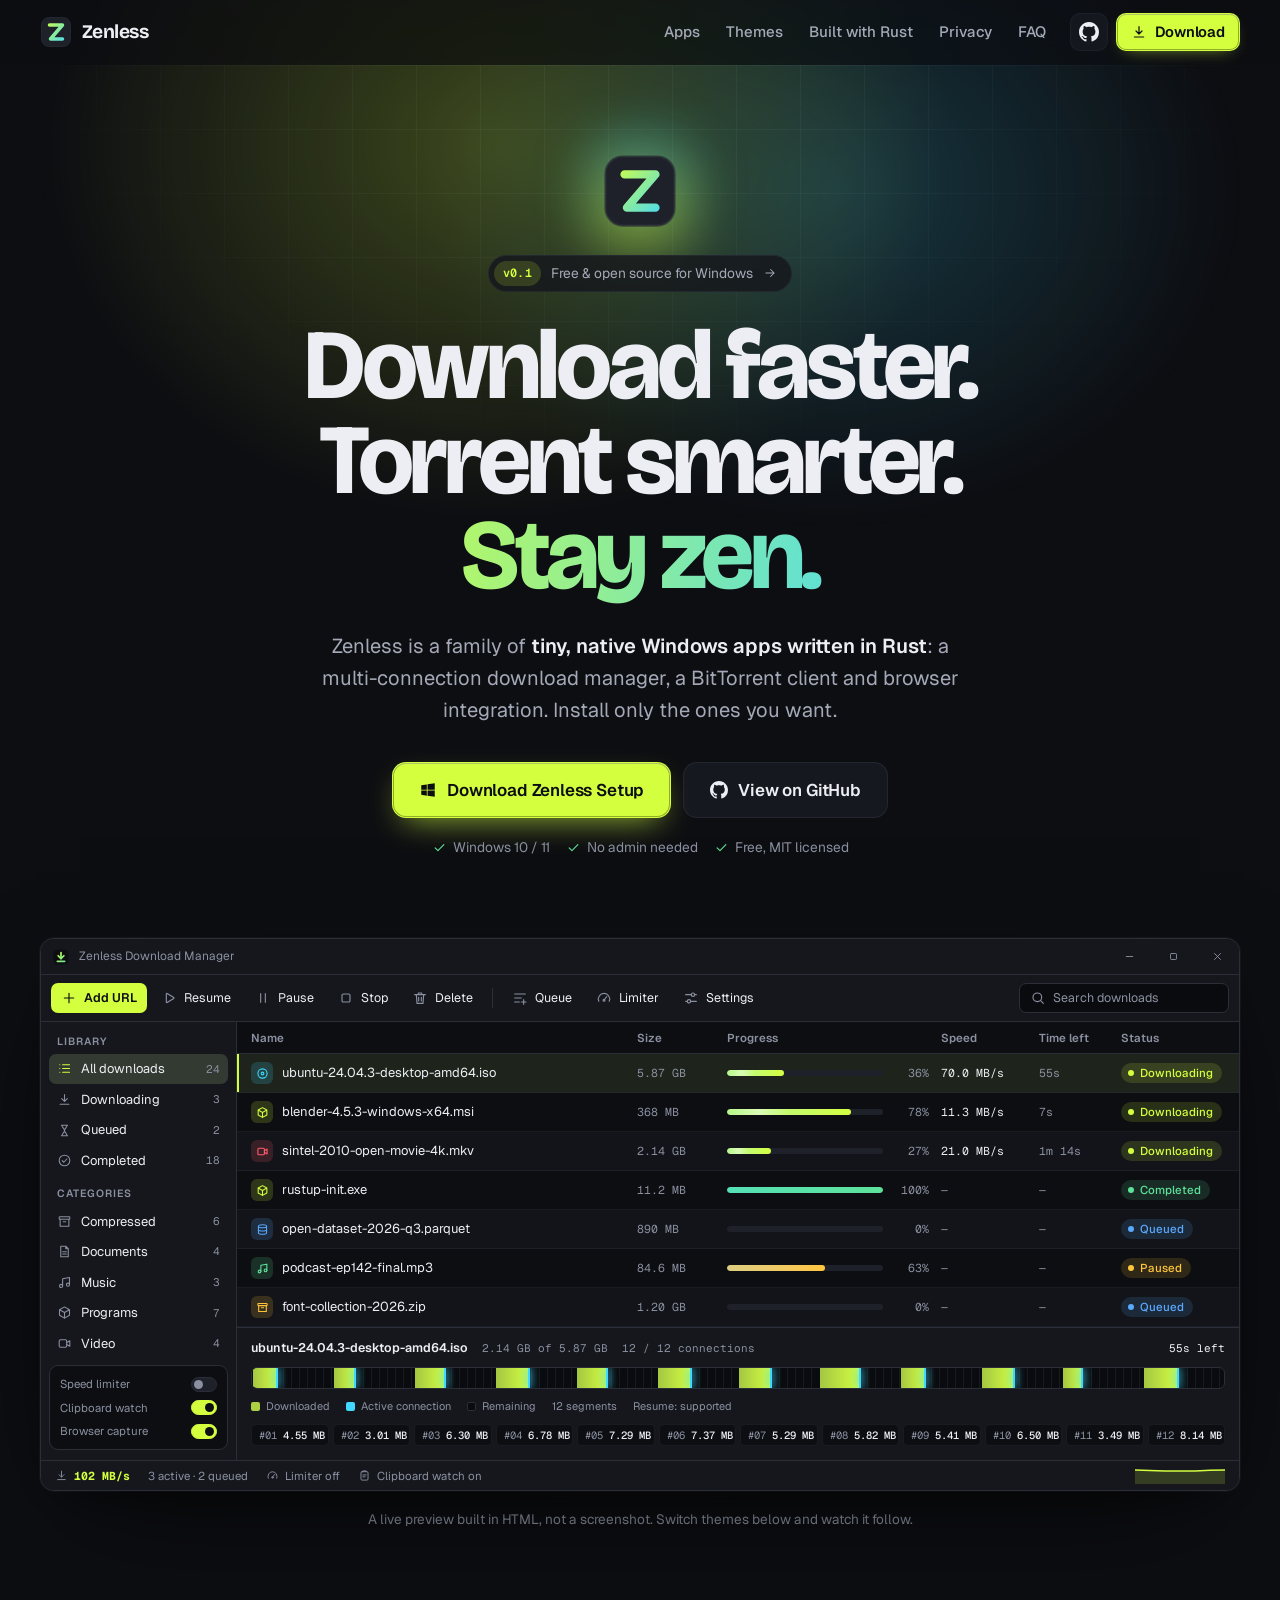
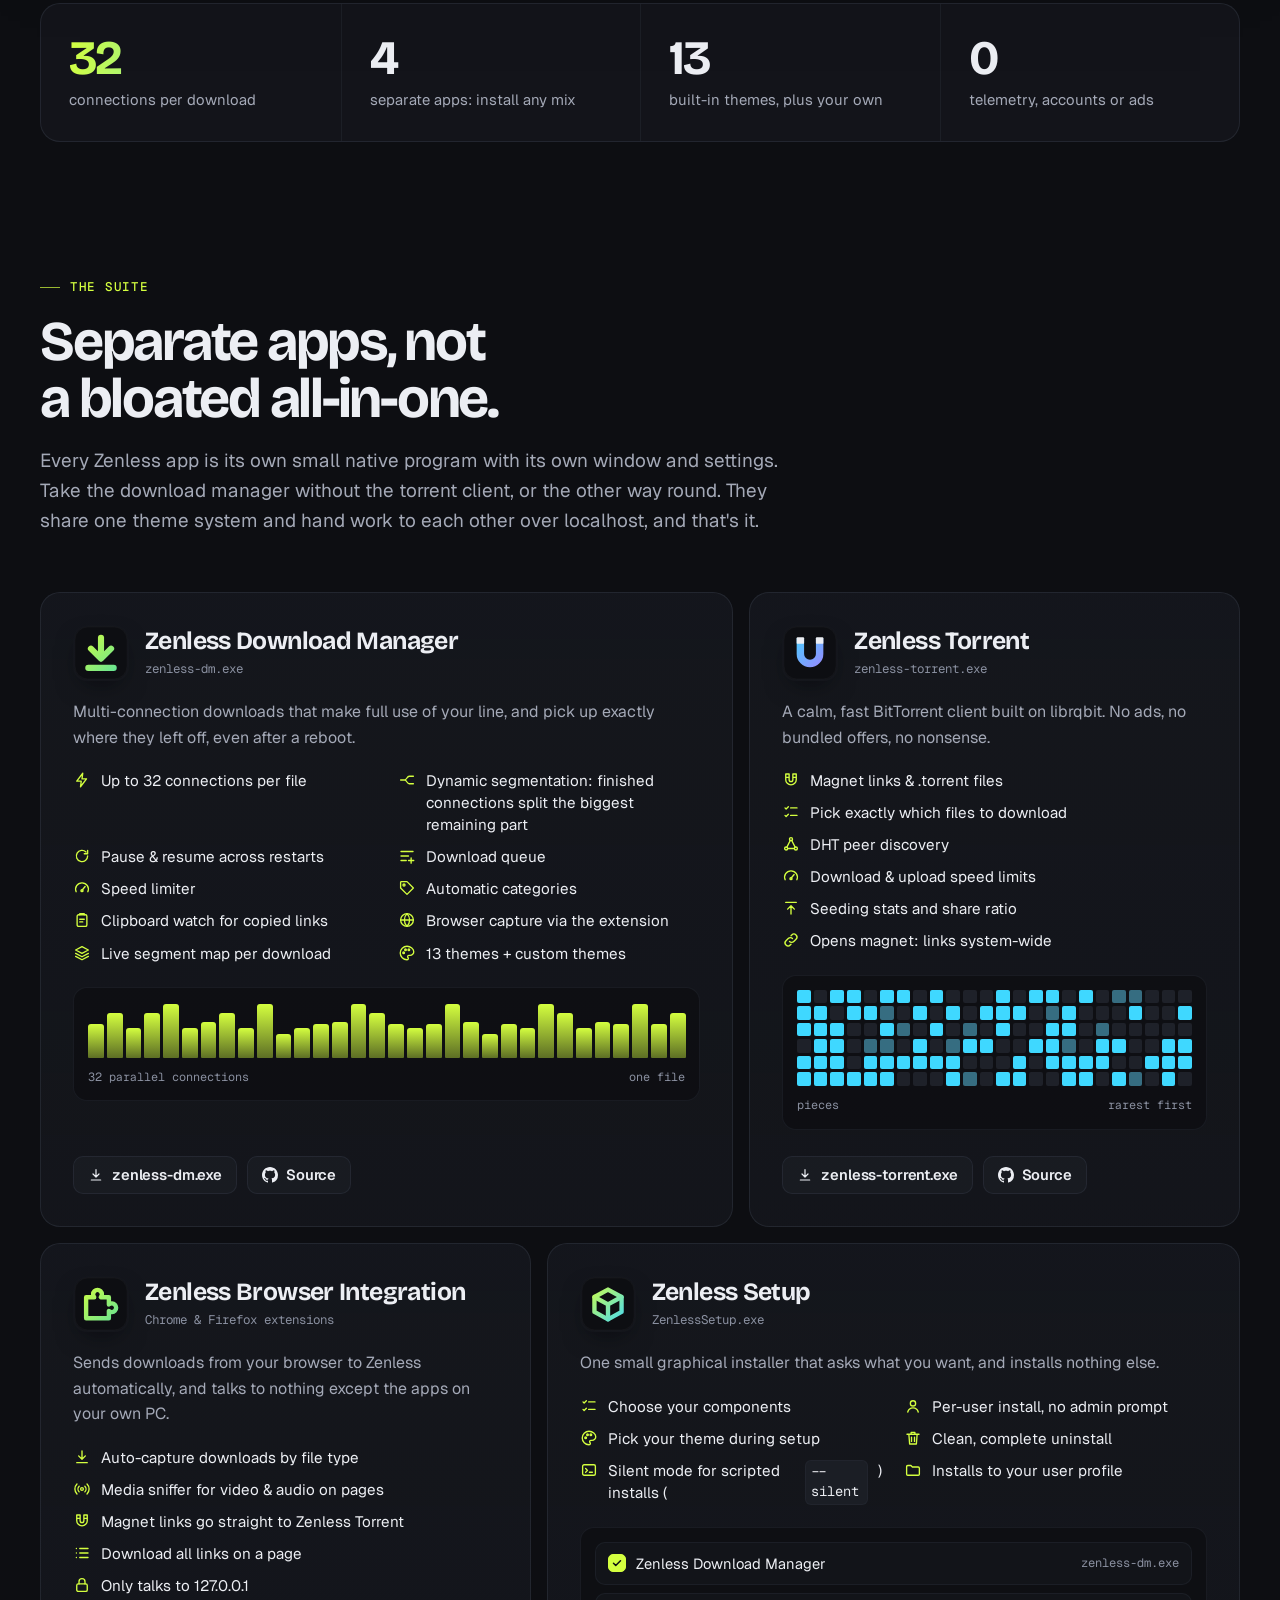
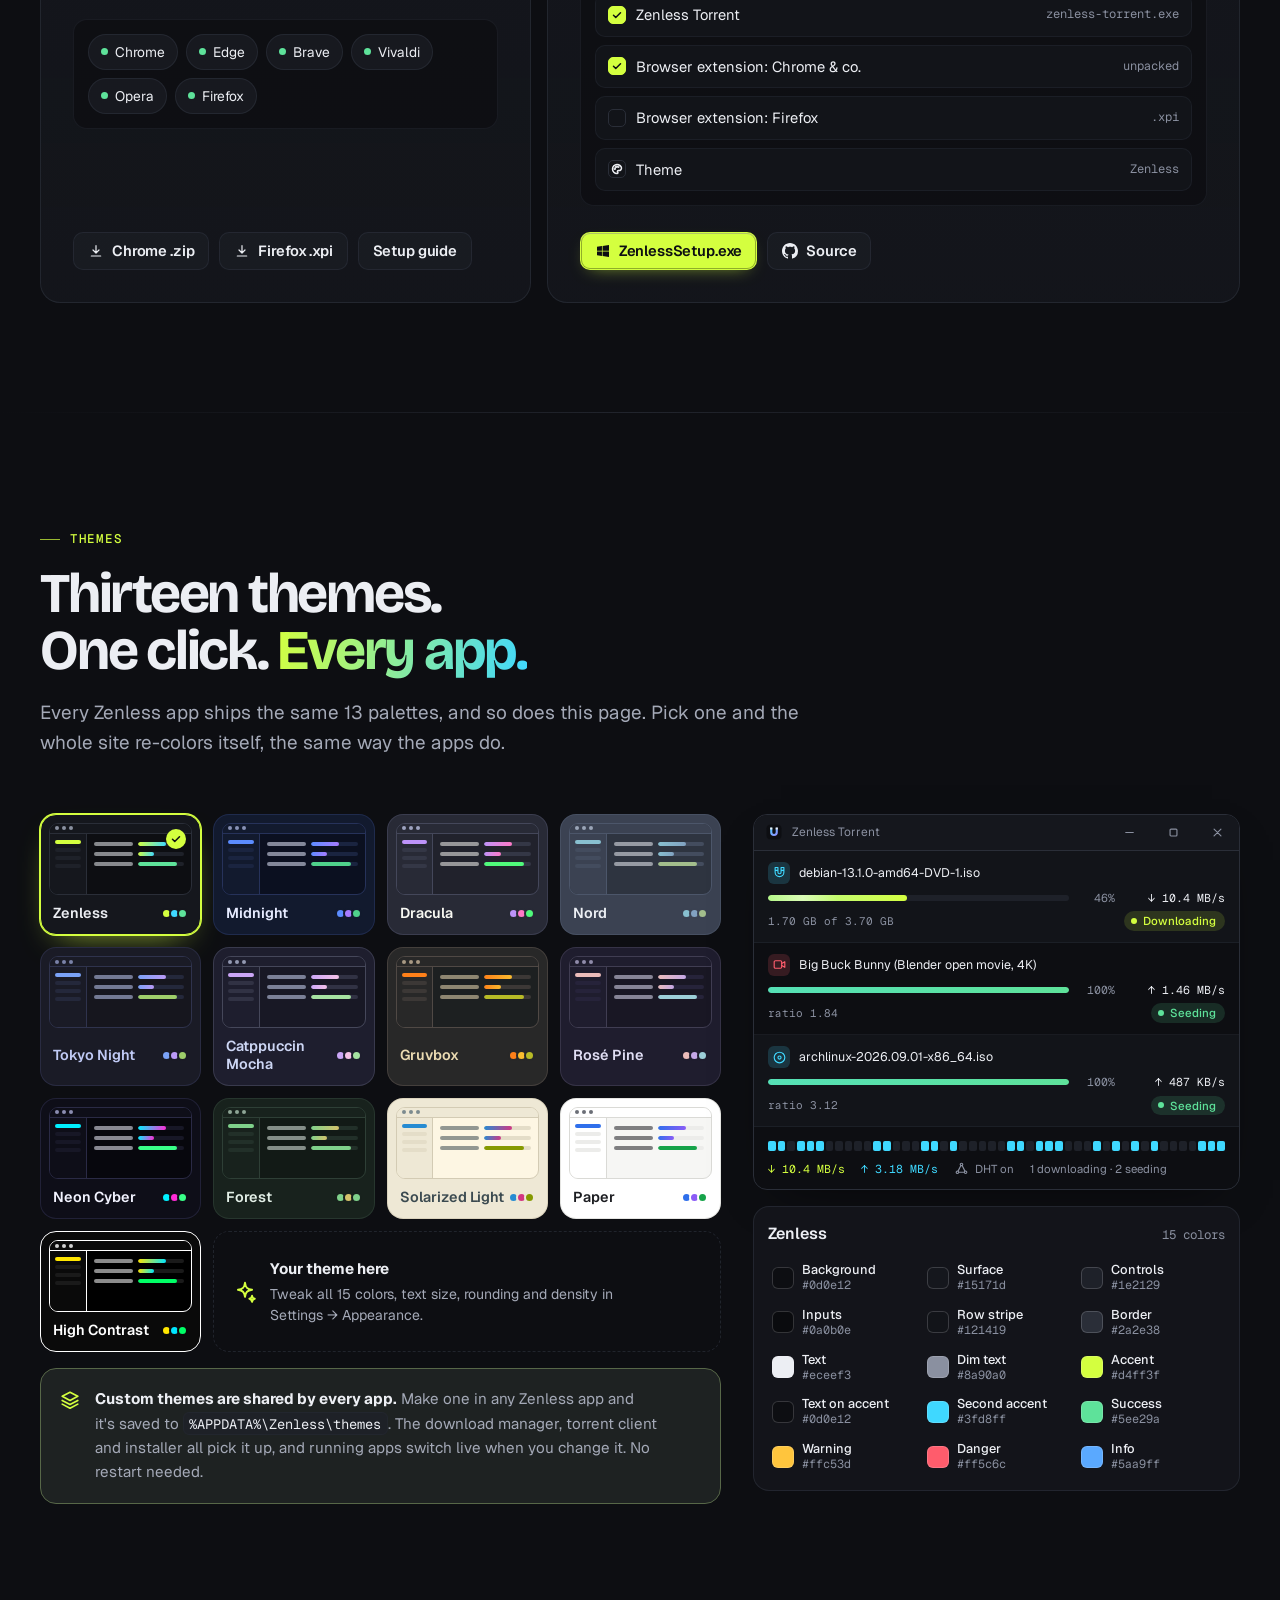
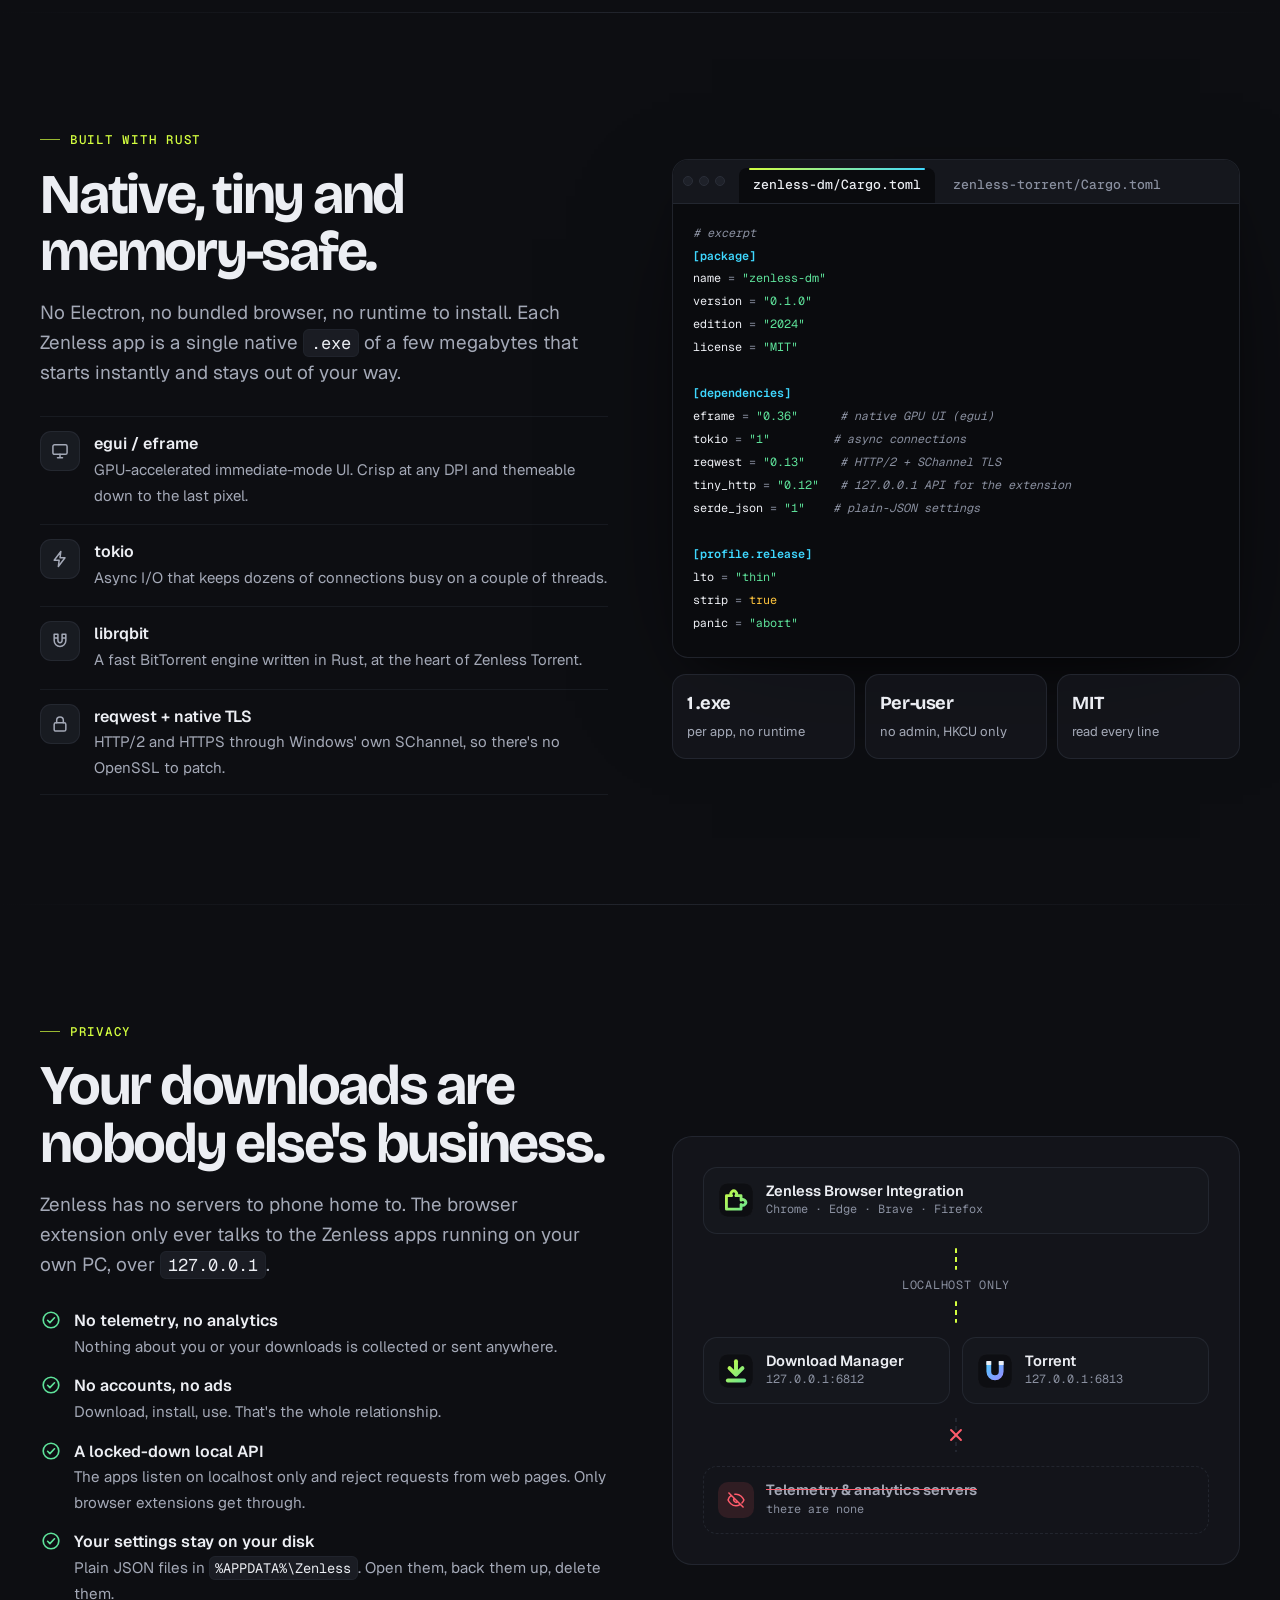
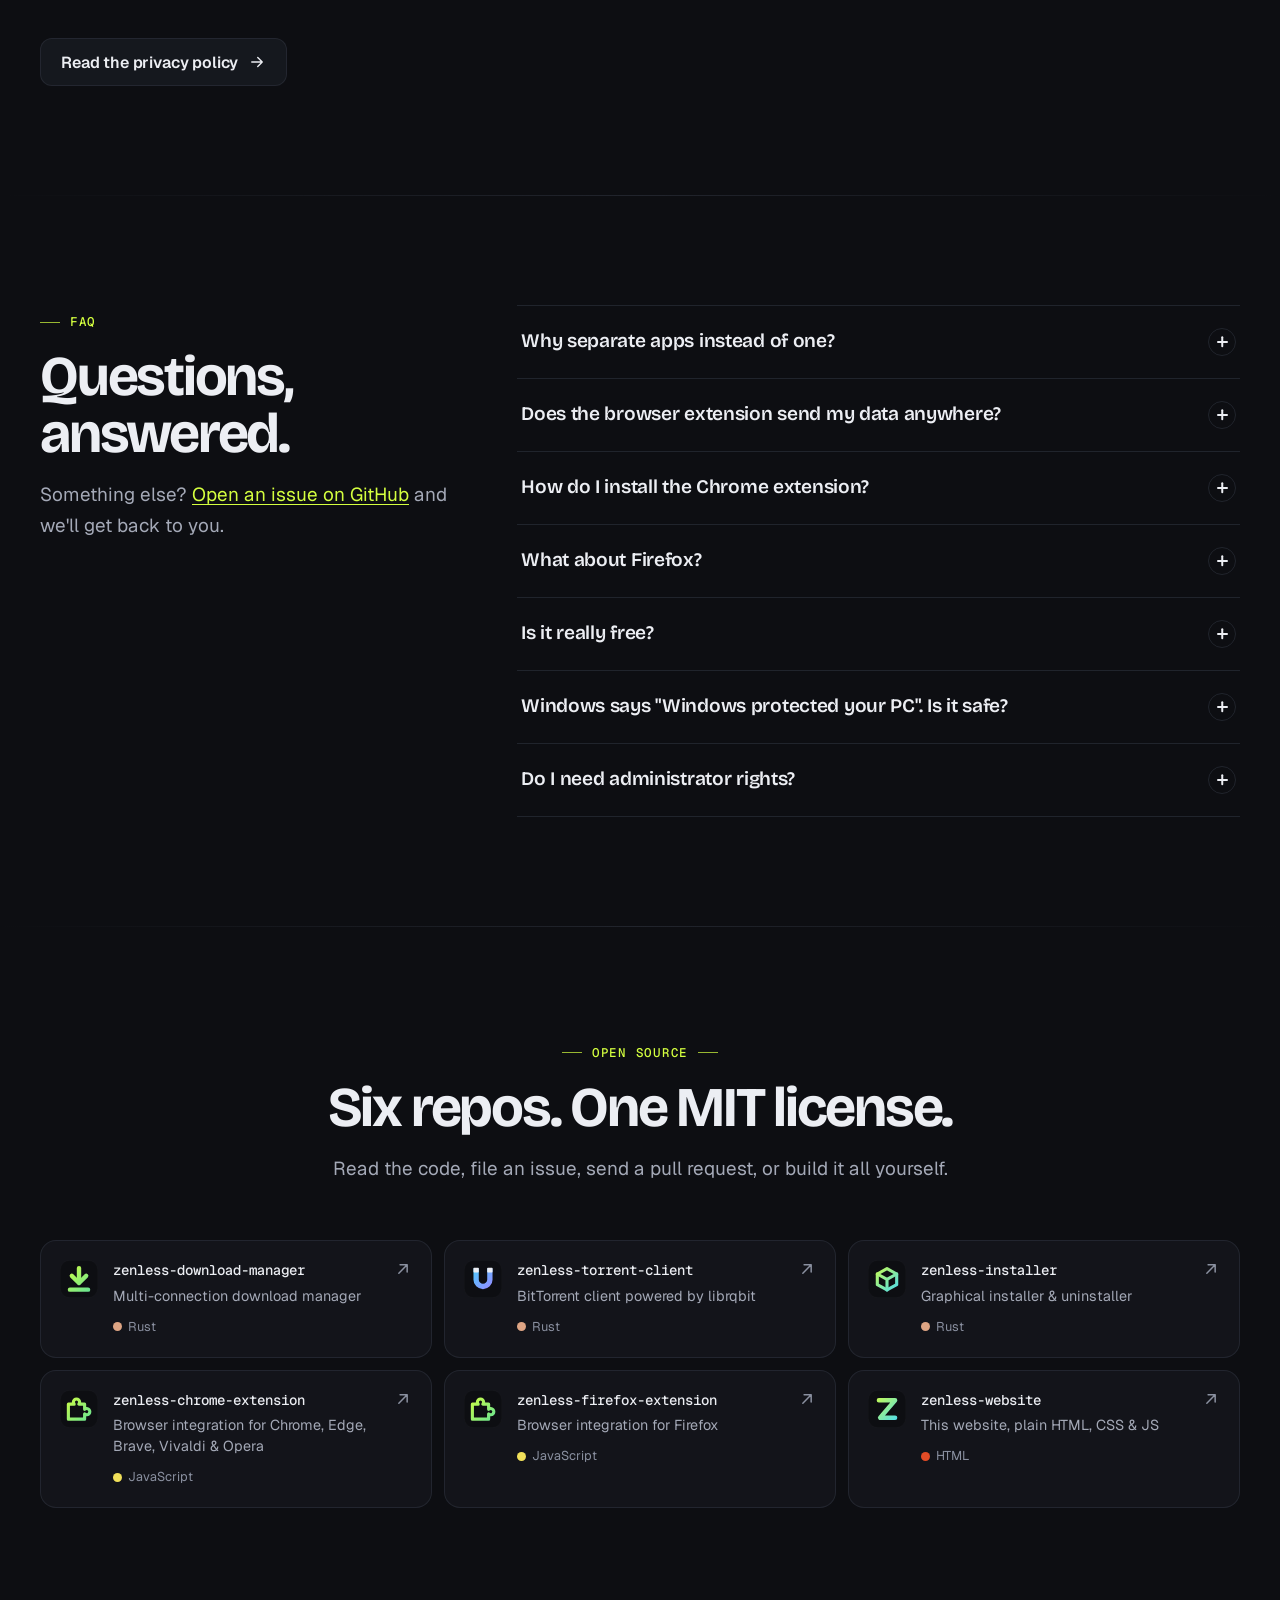
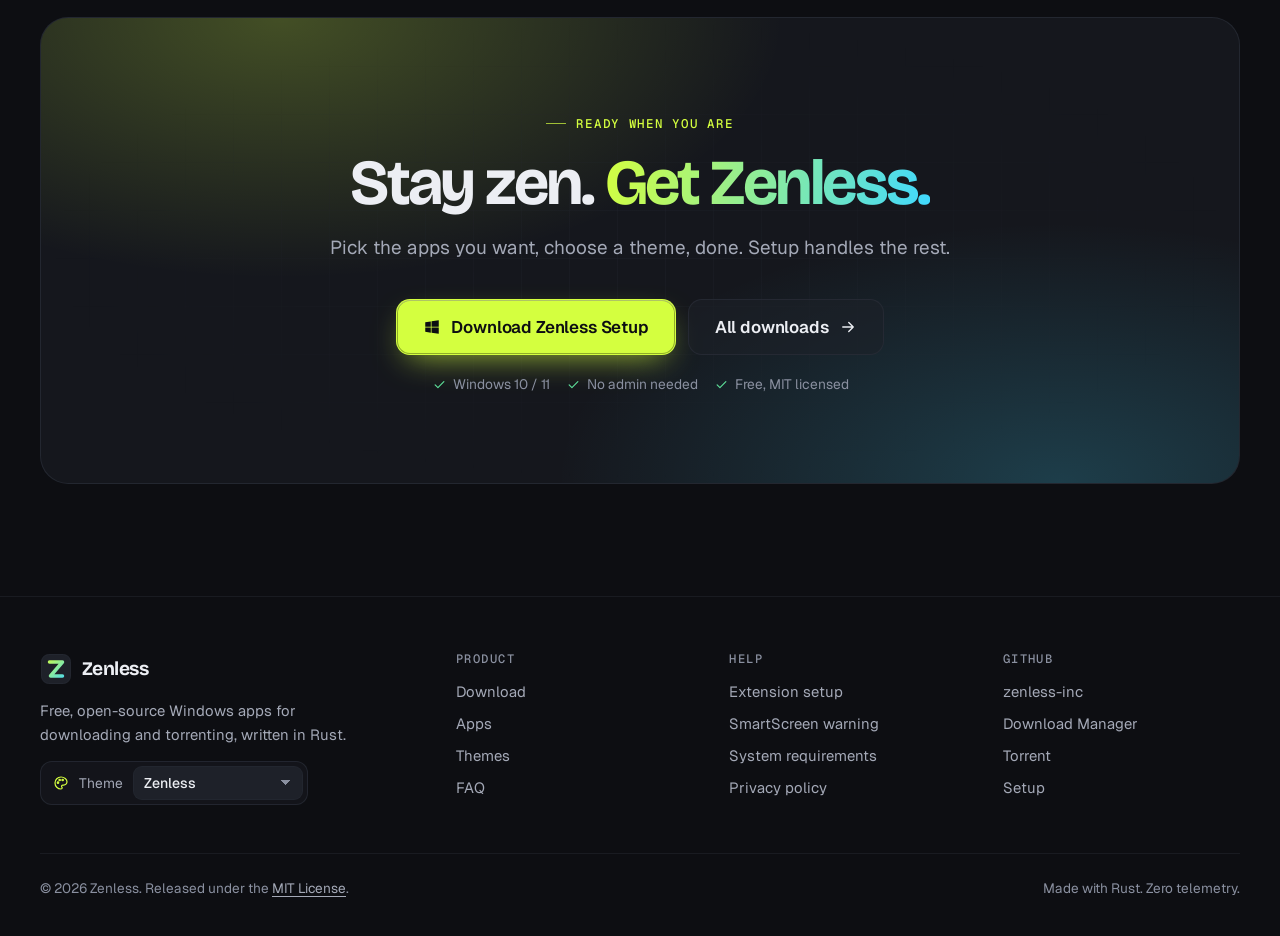
==== index.html @ e7e2e870 "Zenless website 0.1.0 Static marketing and download site for the Zenless suite, deployed on Vercel a" ====
<!doctype html>
<html lang="en" data-theme="zenless">
<head>
  <meta charset="utf-8">
  <meta name="viewport" content="width=device-width, initial-scale=1">
  <title>Zenless: fast, native download manager &amp; torrent client for Windows</title>
  <meta name="description" content="Zenless is a free, open-source suite of tiny native Windows apps written in Rust: a 32-connection download manager, a BitTorrent client, browser integration for Chrome and Firefox, and a setup that installs only what you pick.">
  <meta name="theme-color" content="#0d0e12">
  <meta name="color-scheme" content="dark light">

  <!-- Absolute site URL (https://zenless-suite.vercel.app) is used below for canonical/OG/Twitter,
       and in sitemap.xml + robots.txt. Search & replace it everywhere if the domain changes. -->
  <link rel="canonical" href="https://zenless-suite.vercel.app/">
  <meta property="og:type" content="website">
  <meta property="og:site_name" content="Zenless">
  <meta property="og:title" content="Zenless: Download faster. Torrent smarter. Stay zen.">
  <meta property="og:description" content="Free, open-source Windows apps written in Rust: a multi-connection download manager, a BitTorrent client and browser integration. Install only what you need.">
  <meta property="og:url" content="https://zenless-suite.vercel.app/">
  <meta property="og:image" content="https://zenless-suite.vercel.app/assets/img/og.png">
  <meta property="og:image:width" content="1200">
  <meta property="og:image:height" content="630">
  <meta property="og:image:alt" content="Zenless: Download faster. Torrent smarter. Stay zen.">
  <meta name="twitter:card" content="summary_large_image">
  <meta name="twitter:title" content="Zenless: Download faster. Torrent smarter. Stay zen.">
  <meta name="twitter:description" content="Free, open-source Windows apps written in Rust: a multi-connection download manager, a BitTorrent client and browser integration.">
  <meta name="twitter:image" content="https://zenless-suite.vercel.app/assets/img/og.png">

  <link rel="icon" href="/favicon.ico" sizes="any">
  <link rel="icon" href="/favicon.svg" type="image/svg+xml">
  <link rel="apple-touch-icon" href="/apple-touch-icon.png">

  <link rel="preconnect" href="https://fonts.googleapis.com">
  <link rel="preconnect" href="https://fonts.gstatic.com" crossorigin>
  <link rel="stylesheet" href="https://fonts.googleapis.com/css2?family=Bricolage+Grotesque:opsz,wght@12..96,500..800&amp;family=Geist:wght@400..700&amp;family=Geist+Mono:wght@400..600&amp;display=swap">
  <link rel="stylesheet" href="/assets/css/themes.css?v=0.1.0">
  <link rel="stylesheet" href="/assets/css/site.css?v=0.1.0">
  <script src="/assets/js/theme-init.js?v=0.1.0"></script>
  <script src="/assets/js/site.js?v=0.1.0" defer></script>

  <script type="application/ld+json">
  {
    "@context": "https://schema.org",
    "@type": "SoftwareApplication",
    "name": "Zenless",
    "description": "Free, open-source suite of native Windows apps: a multi-connection download manager, a BitTorrent client and browser integration.",
    "applicationCategory": "UtilitiesApplication",
    "operatingSystem": "Windows 10, Windows 11",
    "softwareVersion": "0.1.0",
    "license": "https://opensource.org/licenses/MIT",
    "url": "https://zenless-suite.vercel.app/",
    "downloadUrl": "https://github.com/zenless-inc/zenless-installer/releases/latest/download/ZenlessSetup.exe",
    "offers": { "@type": "Offer", "price": "0", "priceCurrency": "USD" }
  }
  </script>
</head>
<body>
  <a class="skip-link" href="#main">Skip to content</a>

  <header class="site-header">
    <div class="wrap nav">
      <a class="brand" href="/" aria-label="Zenless home">
        <svg class="mark" viewBox="0 0 256 256" aria-hidden="true"><defs><linearGradient id="zg-head" gradientUnits="userSpaceOnUse" x1="40" y1="40" x2="216" y2="216"><stop class="stop-a" offset="0"/><stop class="stop-b" offset="1"/></linearGradient></defs><rect class="mark-bg" x="12" y="12" width="232" height="232" rx="58"/><path class="mark-z" stroke="url(#zg-head)" d="M76 72 H180 L84 184 H180"/></svg>
        <span>Zenless</span>
      </a>
      <nav class="nav-primary" aria-label="Primary">
        <ul class="nav-menu" id="nav-menu">
          <li><a href="/#apps">Apps</a></li>
          <li><a href="/#themes">Themes</a></li>
          <li><a href="/#rust">Built with Rust</a></li>
          <li><a href="/#privacy">Privacy</a></li>
          <li><a href="/#faq">FAQ</a></li>
        </ul>
      </nav>
      <div class="nav-actions">
        <a class="icon-btn gh-link" href="https://github.com/zenless-inc" aria-label="Zenless on GitHub"><svg class="icon" aria-hidden="true"><use href="/assets/img/icons.svg?v=0.1.0#github"/></svg></a>
        <a class="btn btn-primary btn-sm" href="/download"><svg class="icon" aria-hidden="true"><use href="/assets/img/icons.svg?v=0.1.0#download"/></svg>Download</a>
        <button class="icon-btn nav-toggle" type="button" aria-expanded="false" aria-controls="nav-menu" aria-label="Open menu">
          <svg class="icon icon-open" aria-hidden="true"><use href="/assets/img/icons.svg?v=0.1.0#menu"/></svg>
          <svg class="icon icon-close" aria-hidden="true"><use href="/assets/img/icons.svg?v=0.1.0#x"/></svg>
        </button>
      </div>
    </div>
  </header>

  <main id="main">
    <!-- ================= Hero ================= -->
    <section class="hero" aria-labelledby="hero-title">
      <div class="hero-glow" aria-hidden="true"></div>
      <div class="wrap hero-inner">
        <div class="hero-mark rise rise-1">
          <svg class="mark" viewBox="0 0 256 256" role="img" aria-label="Zenless logo"><defs><linearGradient id="zg-hero" gradientUnits="userSpaceOnUse" x1="40" y1="40" x2="216" y2="216"><stop class="stop-a" offset="0"/><stop class="stop-b" offset="1"/></linearGradient></defs><rect class="mark-bg" x="12" y="12" width="232" height="232" rx="58"/><path class="mark-z" stroke="url(#zg-hero)" d="M76 72 H180 L84 184 H180"/></svg>
        </div>
        <a class="pill rise rise-1" href="/download"><span class="pill-badge">v0.1</span>Free &amp; open source for Windows<svg class="icon" aria-hidden="true"><use href="/assets/img/icons.svg?v=0.1.0#arrow-right"/></svg></a>
        <h1 id="hero-title" class="hero-title rise rise-2">
          <span class="line">Download faster.</span>
          <span class="line">Torrent smarter.</span>
          <span class="line grad-text">Stay zen.</span>
        </h1>
        <p class="hero-lead rise rise-3">Zenless is a family of <strong>tiny, native Windows apps written in Rust</strong>: a multi-connection download manager, a BitTorrent client and browser integration. Install only the ones you want.</p>
        <div class="cta-row rise rise-4">
          <a class="btn btn-primary btn-lg" href="https://github.com/zenless-inc/zenless-installer/releases/latest/download/ZenlessSetup.exe">
            <svg class="icon" aria-hidden="true"><use href="/assets/img/icons.svg?v=0.1.0#windows"/></svg>
            Download Zenless Setup
          </a>
          <a class="btn btn-ghost btn-lg" href="https://github.com/zenless-inc">
            <svg class="icon" aria-hidden="true"><use href="/assets/img/icons.svg?v=0.1.0#github"/></svg>
            View on GitHub
          </a>
        </div>
        <ul class="fineprint rise rise-4" aria-label="Requirements">
          <li><svg class="icon" aria-hidden="true"><use href="/assets/img/icons.svg?v=0.1.0#check"/></svg>Windows 10 / 11</li>
          <li><svg class="icon" aria-hidden="true"><use href="/assets/img/icons.svg?v=0.1.0#check"/></svg>No admin needed</li>
          <li><svg class="icon" aria-hidden="true"><use href="/assets/img/icons.svg?v=0.1.0#check"/></svg>Free, MIT licensed</li>
        </ul>
      </div>

      <!-- Live HTML/CSS mock of the Download Manager (not a screenshot). -->
      <div class="wrap stage">
        <div class="dm" data-dm role="img" aria-label="Preview of the Zenless Download Manager window: a download list with live progress bars, a sidebar of categories and a segment map showing twelve connections downloading one file in parallel.">
          <div class="dm-titlebar">
            <img src="/assets/img/download-manager.svg" alt="" width="16" height="16">
            <span class="dm-title">Zenless Download Manager</span>
            <span class="dm-winbtns" aria-hidden="true">
              <span><svg class="icon"><use href="/assets/img/icons.svg?v=0.1.0#minus"/></svg></span>
              <span><svg class="icon"><use href="/assets/img/icons.svg?v=0.1.0#square"/></svg></span>
              <span><svg class="icon"><use href="/assets/img/icons.svg?v=0.1.0#x"/></svg></span>
            </span>
          </div>
          <div class="dm-toolbar">
            <span class="dm-tb primary"><svg class="icon"><use href="/assets/img/icons.svg?v=0.1.0#plus"/></svg><span class="tb-label">Add URL</span></span>
            <span class="dm-tb"><svg class="icon"><use href="/assets/img/icons.svg?v=0.1.0#play"/></svg><span class="tb-label">Resume</span></span>
            <span class="dm-tb"><svg class="icon"><use href="/assets/img/icons.svg?v=0.1.0#pause"/></svg><span class="tb-label">Pause</span></span>
            <span class="dm-tb opt"><svg class="icon"><use href="/assets/img/icons.svg?v=0.1.0#stop"/></svg><span class="tb-label">Stop</span></span>
            <span class="dm-tb"><svg class="icon"><use href="/assets/img/icons.svg?v=0.1.0#trash"/></svg><span class="tb-label">Delete</span></span>
            <span class="dm-sep opt"></span>
            <span class="dm-tb opt"><svg class="icon"><use href="/assets/img/icons.svg?v=0.1.0#queue"/></svg><span class="tb-label">Queue</span></span>
            <span class="dm-tb opt"><svg class="icon"><use href="/assets/img/icons.svg?v=0.1.0#gauge"/></svg><span class="tb-label">Limiter</span></span>
            <span class="dm-tb opt"><svg class="icon"><use href="/assets/img/icons.svg?v=0.1.0#sliders"/></svg><span class="tb-label">Settings</span></span>
            <span class="dm-search"><svg class="icon"><use href="/assets/img/icons.svg?v=0.1.0#search"/></svg><span class="search-text">Search downloads</span></span>
          </div>
          <div class="dm-body">
            <div class="dm-side">
              <div class="dm-lbl">Library</div>
              <div class="dm-nav on"><svg class="icon"><use href="/assets/img/icons.svg?v=0.1.0#list"/></svg>All downloads<span class="n">24</span></div>
              <div class="dm-nav"><svg class="icon"><use href="/assets/img/icons.svg?v=0.1.0#download"/></svg>Downloading<span class="n">3</span></div>
              <div class="dm-nav"><svg class="icon"><use href="/assets/img/icons.svg?v=0.1.0#hourglass"/></svg>Queued<span class="n">2</span></div>
              <div class="dm-nav"><svg class="icon"><use href="/assets/img/icons.svg?v=0.1.0#check-circle"/></svg>Completed<span class="n">18</span></div>
              <div class="dm-lbl">Categories</div>
              <div class="dm-nav"><svg class="icon"><use href="/assets/img/icons.svg?v=0.1.0#archive"/></svg>Compressed<span class="n">6</span></div>
              <div class="dm-nav"><svg class="icon"><use href="/assets/img/icons.svg?v=0.1.0#doc"/></svg>Documents<span class="n">4</span></div>
              <div class="dm-nav"><svg class="icon"><use href="/assets/img/icons.svg?v=0.1.0#music"/></svg>Music<span class="n">3</span></div>
              <div class="dm-nav"><svg class="icon"><use href="/assets/img/icons.svg?v=0.1.0#package"/></svg>Programs<span class="n">7</span></div>
              <div class="dm-nav"><svg class="icon"><use href="/assets/img/icons.svg?v=0.1.0#video"/></svg>Video<span class="n">4</span></div>
              <div class="dm-side-foot">
                <div class="dm-toggle-row">Speed limiter<span class="dm-switch"></span></div>
                <div class="dm-toggle-row">Clipboard watch<span class="dm-switch on"></span></div>
                <div class="dm-toggle-row">Browser capture<span class="dm-switch on"></span></div>
              </div>
            </div>
            <div class="dm-main">
              <div class="dm-table">
                <div class="dm-th">
                  <span>Name</span><span class="col-size">Size</span><span>Progress</span><span class="col-speed">Speed</span><span class="col-eta">Time left</span><span class="col-status">Status</span>
                </div>
                <div class="dm-tr sel" data-row data-main data-state="downloading" data-size="6301999104" data-p="0.36">
                  <div class="dm-name"><span class="ficon c-accent2"><svg class="icon"><use href="/assets/img/icons.svg?v=0.1.0#disc"/></svg></span><span>ubuntu-24.04.3-desktop-amd64.iso</span></div>
                  <span class="num col-size">5.87 GB</span>
                  <div class="dm-prog"><div class="bar"><i></i></div><span class="num pct" data-f="pct">36%</span></div>
                  <span class="num hi col-speed" data-f="speed">—</span>
                  <span class="num col-eta" data-f="eta">—</span>
                  <span class="col-status"><span class="st" data-f="status">Downloading</span></span>
                </div>
                <div class="dm-tr" data-row data-state="downloading" data-size="385875968" data-p="0.58" data-speed="9856000">
                  <div class="dm-name"><span class="ficon c-accent"><svg class="icon"><use href="/assets/img/icons.svg?v=0.1.0#package"/></svg></span><span>blender-4.5.3-windows-x64.msi</span></div>
                  <span class="num col-size">368 MB</span>
                  <div class="dm-prog"><div class="bar"><i></i></div><span class="num pct" data-f="pct">58%</span></div>
                  <span class="num hi col-speed" data-f="speed">—</span>
                  <span class="num col-eta" data-f="eta">—</span>
                  <span class="col-status"><span class="st" data-f="status">Downloading</span></span>
                </div>
                <div class="dm-tr" data-row data-state="downloading" data-size="2297807667" data-p="0.21" data-speed="22020096">
                  <div class="dm-name"><span class="ficon c-danger"><svg class="icon"><use href="/assets/img/icons.svg?v=0.1.0#video"/></svg></span><span>sintel-2010-open-movie-4k.mkv</span></div>
                  <span class="num col-size">2.14 GB</span>
                  <div class="dm-prog"><div class="bar"><i></i></div><span class="num pct" data-f="pct">21%</span></div>
                  <span class="num hi col-speed" data-f="speed">—</span>
                  <span class="num col-eta" data-f="eta">—</span>
                  <span class="col-status"><span class="st" data-f="status">Downloading</span></span>
                </div>
                <div class="dm-tr" data-row data-state="completed" data-size="11744051" data-p="1">
                  <div class="dm-name"><span class="ficon c-accent"><svg class="icon"><use href="/assets/img/icons.svg?v=0.1.0#package"/></svg></span><span>rustup-init.exe</span></div>
                  <span class="num col-size">11.2 MB</span>
                  <div class="dm-prog"><div class="bar"><i></i></div><span class="num pct" data-f="pct">100%</span></div>
                  <span class="num col-speed" data-f="speed">—</span>
                  <span class="num col-eta" data-f="eta">—</span>
                  <span class="col-status"><span class="st" data-f="status">Completed</span></span>
                </div>
                <div class="dm-tr" data-row data-state="queued" data-size="933232640" data-p="0">
                  <div class="dm-name"><span class="ficon c-info"><svg class="icon"><use href="/assets/img/icons.svg?v=0.1.0#database"/></svg></span><span>open-dataset-2026-q3.parquet</span></div>
                  <span class="num col-size">890 MB</span>
                  <div class="dm-prog"><div class="bar"><i></i></div><span class="num pct" data-f="pct">0%</span></div>
                  <span class="num col-speed" data-f="speed">—</span>
                  <span class="num col-eta" data-f="eta">—</span>
                  <span class="col-status"><span class="st" data-f="status">Queued</span></span>
                </div>
                <div class="dm-tr extra" data-row data-state="paused" data-size="88709939" data-p="0.63">
                  <div class="dm-name"><span class="ficon c-success"><svg class="icon"><use href="/assets/img/icons.svg?v=0.1.0#music"/></svg></span><span>podcast-ep142-final.mp3</span></div>
                  <span class="num col-size">84.6 MB</span>
                  <div class="dm-prog"><div class="bar"><i></i></div><span class="num pct" data-f="pct">63%</span></div>
                  <span class="num col-speed" data-f="speed">—</span>
                  <span class="num col-eta" data-f="eta">—</span>
                  <span class="col-status"><span class="st" data-f="status">Paused</span></span>
                </div>
                <div class="dm-tr extra" data-row data-state="queued" data-size="1288490188" data-p="0">
                  <div class="dm-name"><span class="ficon c-warning"><svg class="icon"><use href="/assets/img/icons.svg?v=0.1.0#archive"/></svg></span><span>font-collection-2026.zip</span></div>
                  <span class="num col-size">1.20 GB</span>
                  <div class="dm-prog"><div class="bar"><i></i></div><span class="num pct" data-f="pct">0%</span></div>
                  <span class="num col-speed" data-f="speed">—</span>
                  <span class="num col-eta" data-f="eta">—</span>
                  <span class="col-status"><span class="st" data-f="status">Queued</span></span>
                </div>
              </div>
              <div class="dm-detail">
                <div class="dm-detail-head">
                  <strong>ubuntu-24.04.3-desktop-amd64.iso</strong>
                  <span class="num" data-d="done">2.11 GB of 5.87 GB</span>
                  <span class="num" data-d="conns">12 / 12 connections</span>
                  <span class="num hi grow" data-d="eta"></span>
                </div>
                <div class="segmap" data-segmap></div>
                <div class="dm-legend">
                  <span><i></i>Downloaded</span>
                  <span><i class="l2"></i>Active connection</span>
                  <span><i class="l3"></i>Remaining</span>
                  <span data-d="parts">12 segments</span>
                  <span>Resume: supported</span>
                </div>
                <div class="dm-conns">
                  <span class="dm-conn">#01<b>—</b></span><span class="dm-conn">#02<b>—</b></span><span class="dm-conn">#03<b>—</b></span><span class="dm-conn">#04<b>—</b></span>
                  <span class="dm-conn">#05<b>—</b></span><span class="dm-conn">#06<b>—</b></span><span class="dm-conn">#07<b>—</b></span><span class="dm-conn">#08<b>—</b></span>
                  <span class="dm-conn">#09<b>—</b></span><span class="dm-conn">#10<b>—</b></span><span class="dm-conn">#11<b>—</b></span><span class="dm-conn">#12<b>—</b></span>
                </div>
              </div>
            </div>
          </div>
          <div class="dm-statusbar">
            <span><svg class="icon"><use href="/assets/img/icons.svg?v=0.1.0#download"/></svg><b class="spd" data-d="total">—</b></span>
            <span data-d="active">3 active · 2 queued</span>
            <span class="opt"><svg class="icon"><use href="/assets/img/icons.svg?v=0.1.0#gauge"/></svg>Limiter off</span>
            <span class="opt"><svg class="icon"><use href="/assets/img/icons.svg?v=0.1.0#clipboard"/></svg>Clipboard watch on</span>
            <svg class="dm-spark" data-spark viewBox="0 0 90 18" preserveAspectRatio="none" aria-hidden="true"><polygon points="0,18 90,18"/><polyline points="0,18 90,18"/></svg>
          </div>
        </div>
        <p class="stage-caption">A live preview built in HTML, not a screenshot. Switch themes below and watch it follow.</p>
      </div>
    </section>

    <!-- ================= Stats ================= -->
    <section class="section-tight" aria-label="Zenless at a glance">
      <div class="wrap">
        <div class="stats reveal">
          <div class="stat"><div class="stat-num grad-text">32</div><div class="stat-label">connections per download</div></div>
          <div class="stat"><div class="stat-num">4</div><div class="stat-label">separate apps: install any mix</div></div>
          <div class="stat"><div class="stat-num">13</div><div class="stat-label">built-in themes, plus your own</div></div>
          <div class="stat"><div class="stat-num">0</div><div class="stat-label">telemetry, accounts or ads</div></div>
        </div>
      </div>
    </section>

    <!-- ================= Apps ================= -->
    <section class="section" id="apps" aria-labelledby="apps-title">
      <div class="wrap">
        <div class="section-head reveal">
          <span class="kicker">The suite</span>
          <h2 id="apps-title" class="h2">Separate apps, not a bloated all-in-one.</h2>
          <p class="lead">Every Zenless app is its own small native program with its own window and settings. Take the download manager without the torrent client, or the other way round. They share one theme system and hand work to each other over localhost, and that's it.</p>
        </div>

        <div class="bento">
          <!-- Download Manager -->
          <article class="card span-7 reveal">
            <div class="card-head">
              <img class="app-icon" src="/assets/img/download-manager.svg" alt="" width="56" height="56">
              <div>
                <h3>Zenless Download Manager</h3>
                <span class="card-file">zenless-dm.exe</span>
              </div>
            </div>
            <p class="card-desc">Multi-connection downloads that make full use of your line, and pick up exactly where they left off, even after a reboot.</p>
            <ul class="feats two">
              <li><svg class="icon" aria-hidden="true"><use href="/assets/img/icons.svg?v=0.1.0#bolt"/></svg>Up to 32 connections per file</li>
              <li><svg class="icon" aria-hidden="true"><use href="/assets/img/icons.svg?v=0.1.0#split"/></svg>Dynamic segmentation: finished connections split the biggest remaining part</li>
              <li><svg class="icon" aria-hidden="true"><use href="/assets/img/icons.svg?v=0.1.0#refresh"/></svg>Pause &amp; resume across restarts</li>
              <li><svg class="icon" aria-hidden="true"><use href="/assets/img/icons.svg?v=0.1.0#queue"/></svg>Download queue</li>
              <li><svg class="icon" aria-hidden="true"><use href="/assets/img/icons.svg?v=0.1.0#gauge"/></svg>Speed limiter</li>
              <li><svg class="icon" aria-hidden="true"><use href="/assets/img/icons.svg?v=0.1.0#tag"/></svg>Automatic categories</li>
              <li><svg class="icon" aria-hidden="true"><use href="/assets/img/icons.svg?v=0.1.0#clipboard"/></svg>Clipboard watch for copied links</li>
              <li><svg class="icon" aria-hidden="true"><use href="/assets/img/icons.svg?v=0.1.0#globe"/></svg>Browser capture via the extension</li>
              <li><svg class="icon" aria-hidden="true"><use href="/assets/img/icons.svg?v=0.1.0#layers"/></svg>Live segment map per download</li>
              <li><svg class="icon" aria-hidden="true"><use href="/assets/img/icons.svg?v=0.1.0#palette"/></svg>13 themes + custom themes</li>
            </ul>
            <div class="card-visual" aria-hidden="true">
              <div class="conn-viz">
                <span></span><span></span><span></span><span></span><span></span><span></span><span></span><span></span>
                <span></span><span></span><span></span><span></span><span></span><span></span><span></span><span></span>
                <span></span><span></span><span></span><span></span><span></span><span></span><span></span><span></span>
                <span></span><span></span><span></span><span></span><span></span><span></span><span></span><span></span>
              </div>
              <div class="viz-caption"><span>32 parallel connections</span><span>one file</span></div>
            </div>
            <div class="card-foot">
              <a class="btn btn-ghost btn-sm" href="https://github.com/zenless-inc/zenless-download-manager/releases/latest/download/zenless-dm.exe"><svg class="icon" aria-hidden="true"><use href="/assets/img/icons.svg?v=0.1.0#download"/></svg>zenless-dm.exe</a>
              <a class="btn btn-ghost btn-sm" href="https://github.com/zenless-inc/zenless-download-manager"><svg class="icon" aria-hidden="true"><use href="/assets/img/icons.svg?v=0.1.0#github"/></svg>Source</a>
            </div>
          </article>

          <!-- Torrent -->
          <article class="card span-5 reveal d1">
            <div class="card-head">
              <img class="app-icon" src="/assets/img/torrent.svg" alt="" width="56" height="56">
              <div>
                <h3>Zenless Torrent</h3>
                <span class="card-file">zenless-torrent.exe</span>
              </div>
            </div>
            <p class="card-desc">A calm, fast BitTorrent client built on librqbit. No ads, no bundled offers, no nonsense.</p>
            <ul class="feats">
              <li><svg class="icon" aria-hidden="true"><use href="/assets/img/icons.svg?v=0.1.0#magnet"/></svg>Magnet links &amp; .torrent files</li>
              <li><svg class="icon" aria-hidden="true"><use href="/assets/img/icons.svg?v=0.1.0#checklist"/></svg>Pick exactly which files to download</li>
              <li><svg class="icon" aria-hidden="true"><use href="/assets/img/icons.svg?v=0.1.0#network"/></svg>DHT peer discovery</li>
              <li><svg class="icon" aria-hidden="true"><use href="/assets/img/icons.svg?v=0.1.0#gauge"/></svg>Download &amp; upload speed limits</li>
              <li><svg class="icon" aria-hidden="true"><use href="/assets/img/icons.svg?v=0.1.0#upload"/></svg>Seeding stats and share ratio</li>
              <li><svg class="icon" aria-hidden="true"><use href="/assets/img/icons.svg?v=0.1.0#link"/></svg>Opens magnet: links system-wide</li>
            </ul>
            <div class="card-visual" aria-hidden="true">
              <div class="pieces" data-pieces></div>
              <div class="viz-caption"><span>pieces</span><span>rarest first</span></div>
            </div>
            <div class="card-foot">
              <a class="btn btn-ghost btn-sm" href="https://github.com/zenless-inc/zenless-torrent-client/releases/latest/download/zenless-torrent.exe"><svg class="icon" aria-hidden="true"><use href="/assets/img/icons.svg?v=0.1.0#download"/></svg>zenless-torrent.exe</a>
              <a class="btn btn-ghost btn-sm" href="https://github.com/zenless-inc/zenless-torrent-client"><svg class="icon" aria-hidden="true"><use href="/assets/img/icons.svg?v=0.1.0#github"/></svg>Source</a>
            </div>
          </article>

          <!-- Extensions -->
          <article class="card span-5 reveal">
            <div class="card-head">
              <img class="app-icon" src="/assets/img/extensions.svg" alt="" width="56" height="56">
              <div>
                <h3>Zenless Browser Integration</h3>
                <span class="card-file">Chrome &amp; Firefox extensions</span>
              </div>
            </div>
            <p class="card-desc">Sends downloads from your browser to Zenless automatically, and talks to nothing except the apps on your own PC.</p>
            <ul class="feats">
              <li><svg class="icon" aria-hidden="true"><use href="/assets/img/icons.svg?v=0.1.0#download"/></svg>Auto-capture downloads by file type</li>
              <li><svg class="icon" aria-hidden="true"><use href="/assets/img/icons.svg?v=0.1.0#radar"/></svg>Media sniffer for video &amp; audio on pages</li>
              <li><svg class="icon" aria-hidden="true"><use href="/assets/img/icons.svg?v=0.1.0#magnet"/></svg>Magnet links go straight to Zenless Torrent</li>
              <li><svg class="icon" aria-hidden="true"><use href="/assets/img/icons.svg?v=0.1.0#list"/></svg>Download all links on a page</li>
              <li><svg class="icon" aria-hidden="true"><use href="/assets/img/icons.svg?v=0.1.0#lock"/></svg>Only talks to 127.0.0.1</li>
            </ul>
            <div class="card-visual">
              <ul class="chips" aria-label="Supported browsers">
                <li class="chip"><span class="dot" aria-hidden="true"></span>Chrome</li>
                <li class="chip"><span class="dot" aria-hidden="true"></span>Edge</li>
                <li class="chip"><span class="dot" aria-hidden="true"></span>Brave</li>
                <li class="chip"><span class="dot" aria-hidden="true"></span>Vivaldi</li>
                <li class="chip"><span class="dot" aria-hidden="true"></span>Opera</li>
                <li class="chip"><span class="dot" aria-hidden="true"></span>Firefox</li>
              </ul>
            </div>
            <div class="card-foot">
              <a class="btn btn-ghost btn-sm" href="https://github.com/zenless-inc/zenless-chrome-extension/releases/latest/download/zenless-chrome-extension.zip"><svg class="icon" aria-hidden="true"><use href="/assets/img/icons.svg?v=0.1.0#download"/></svg>Chrome .zip</a>
              <a class="btn btn-ghost btn-sm" href="https://github.com/zenless-inc/zenless-firefox-extension/releases/latest/download/zenless-firefox-extension.xpi"><svg class="icon" aria-hidden="true"><use href="/assets/img/icons.svg?v=0.1.0#download"/></svg>Firefox .xpi</a>
              <a class="btn btn-ghost btn-sm" href="/download#extensions">Setup guide</a>
            </div>
          </article>

          <!-- Installer -->
          <article class="card span-7 reveal d1">
            <div class="card-head">
              <img class="app-icon" src="/assets/img/installer.svg" alt="" width="56" height="56">
              <div>
                <h3>Zenless Setup</h3>
                <span class="card-file">ZenlessSetup.exe</span>
              </div>
            </div>
            <p class="card-desc">One small graphical installer that asks what you want, and installs nothing else.</p>
            <ul class="feats two">
              <li><svg class="icon" aria-hidden="true"><use href="/assets/img/icons.svg?v=0.1.0#checklist"/></svg>Choose your components</li>
              <li><svg class="icon" aria-hidden="true"><use href="/assets/img/icons.svg?v=0.1.0#user"/></svg>Per-user install, no admin prompt</li>
              <li><svg class="icon" aria-hidden="true"><use href="/assets/img/icons.svg?v=0.1.0#palette"/></svg>Pick your theme during setup</li>
              <li><svg class="icon" aria-hidden="true"><use href="/assets/img/icons.svg?v=0.1.0#trash"/></svg>Clean, complete uninstall</li>
              <li><svg class="icon" aria-hidden="true"><use href="/assets/img/icons.svg?v=0.1.0#terminal"/></svg>Silent mode for scripted installs (<code>--silent</code>)</li>
              <li><svg class="icon" aria-hidden="true"><use href="/assets/img/icons.svg?v=0.1.0#folder"/></svg>Installs to your user profile</li>
            </ul>
            <div class="card-visual" aria-hidden="true">
              <ul class="checklist">
                <li class="on"><span class="box"><svg class="icon"><use href="/assets/img/icons.svg?v=0.1.0#check"/></svg></span>Zenless Download Manager<span class="size">zenless-dm.exe</span></li>
                <li class="on"><span class="box"><svg class="icon"><use href="/assets/img/icons.svg?v=0.1.0#check"/></svg></span>Zenless Torrent<span class="size">zenless-torrent.exe</span></li>
                <li class="on"><span class="box"><svg class="icon"><use href="/assets/img/icons.svg?v=0.1.0#check"/></svg></span>Browser extension: Chrome &amp; co.<span class="size">unpacked</span></li>
                <li><span class="box"></span>Browser extension: Firefox<span class="size">.xpi</span></li>
                <li><span class="box"><svg class="icon"><use href="/assets/img/icons.svg?v=0.1.0#palette"/></svg></span>Theme<span class="size" data-theme-name>Zenless</span></li>
              </ul>
            </div>
            <div class="card-foot">
              <a class="btn btn-primary btn-sm" href="https://github.com/zenless-inc/zenless-installer/releases/latest/download/ZenlessSetup.exe"><svg class="icon" aria-hidden="true"><use href="/assets/img/icons.svg?v=0.1.0#windows"/></svg>ZenlessSetup.exe</a>
              <a class="btn btn-ghost btn-sm" href="https://github.com/zenless-inc/zenless-installer"><svg class="icon" aria-hidden="true"><use href="/assets/img/icons.svg?v=0.1.0#github"/></svg>Source</a>
            </div>
          </article>
        </div>
      </div>
    </section>

    <hr class="divider">

    <!-- ================= Themes ================= -->
    <section class="section" id="themes" aria-labelledby="themes-title">
      <div class="wrap">
        <div class="section-head reveal">
          <span class="kicker">Themes</span>
          <h2 id="themes-title" class="h2">Thirteen themes. One&nbsp;click. <span class="grad-text">Every app.</span></h2>
          <p class="lead">Every Zenless app ships the same 13 palettes, and so does this page. Pick one and the whole site re-colors itself, the same way the apps do.</p>
        </div>

        <div class="themes-grid">
          <div class="reveal">
            <div class="swatches" role="group" aria-label="Choose a theme for this site" data-swatches>
              <div class="swatch-custom">
                <svg class="icon" aria-hidden="true"><use href="/assets/img/icons.svg?v=0.1.0#sparkle"/></svg>
                <strong>Your theme here</strong>
                <span>Tweak all 15 colors, text size, rounding and density in Settings&nbsp;→&nbsp;Appearance.</span>
              </div>
            </div>
            <noscript><p class="muted">Turn on JavaScript to try the themes on this page.</p></noscript>
            <div class="note">
              <svg class="icon" aria-hidden="true"><use href="/assets/img/icons.svg?v=0.1.0#layers"/></svg>
              <p><strong>Custom themes are shared by every app.</strong> Make one in any Zenless app and it's saved to <code>%APPDATA%\Zenless\themes</code>. The download manager, torrent client and installer all pick it up, and running apps switch live when you change it. No restart needed.</p>
            </div>
          </div>

          <aside class="themes-aside reveal d1" aria-label="Theme preview">
            <div class="tm" data-tm role="img" aria-label="Preview of the Zenless Torrent window in the selected theme, with one torrent downloading and two seeding.">
              <div class="dm-titlebar">
                <img src="/assets/img/torrent.svg" alt="" width="16" height="16">
                <span class="dm-title">Zenless Torrent</span>
                <span class="dm-winbtns" aria-hidden="true">
                  <span><svg class="icon"><use href="/assets/img/icons.svg?v=0.1.0#minus"/></svg></span>
                  <span><svg class="icon"><use href="/assets/img/icons.svg?v=0.1.0#square"/></svg></span>
                  <span><svg class="icon"><use href="/assets/img/icons.svg?v=0.1.0#x"/></svg></span>
                </span>
              </div>
              <div class="tm-row" data-row data-state="downloading" data-size="3972844748" data-p="0.46" data-speed="12373196">
                <div class="dm-name"><span class="ficon c-accent2"><svg class="icon"><use href="/assets/img/icons.svg?v=0.1.0#magnet"/></svg></span><span>debian-13.1.0-amd64-DVD-1.iso</span></div>
                <div class="dm-prog"><div class="bar"><i></i></div><span class="num pct" data-f="pct">46%</span></div>
                <span class="num hi tm-sub" data-f="up">↓ —</span>
                <span class="num" data-f="ratio"></span>
                <span class="tm-sub"><span class="st" data-f="status">Downloading</span></span>
              </div>
              <div class="tm-row" data-row data-state="seeding" data-size="1073741824" data-p="1" data-up="1258291" data-ratio="1.84">
                <div class="dm-name"><span class="ficon c-danger"><svg class="icon"><use href="/assets/img/icons.svg?v=0.1.0#video"/></svg></span><span>Big Buck Bunny (Blender open movie, 4K)</span></div>
                <div class="dm-prog"><div class="bar"><i></i></div><span class="num pct" data-f="pct">100%</span></div>
                <span class="num hi tm-sub" data-f="up">↑ —</span>
                <span class="num" data-f="ratio"></span>
                <span class="tm-sub"><span class="st" data-f="status">Seeding</span></span>
              </div>
              <div class="tm-row" data-row data-state="seeding" data-size="1503238553" data-p="1" data-up="655360" data-ratio="3.12">
                <div class="dm-name"><span class="ficon c-accent2"><svg class="icon"><use href="/assets/img/icons.svg?v=0.1.0#disc"/></svg></span><span>archlinux-2026.09.01-x86_64.iso</span></div>
                <div class="dm-prog"><div class="bar"><i></i></div><span class="num pct" data-f="pct">100%</span></div>
                <span class="num hi tm-sub" data-f="up">↑ —</span>
                <span class="num" data-f="ratio"></span>
                <span class="tm-sub"><span class="st" data-f="status">Seeding</span></span>
              </div>
              <div class="tm-pieces" aria-hidden="true">
                <i></i><i></i><i></i><i></i><i></i><i></i><i></i><i></i><i></i><i></i><i></i><i></i><i></i><i></i><i></i><i></i>
                <i></i><i></i><i></i><i></i><i></i><i></i><i></i><i></i><i></i><i></i><i></i><i></i><i></i><i></i><i></i><i></i>
                <i></i><i></i><i></i><i></i><i></i><i></i><i></i><i></i><i></i><i></i><i></i><i></i><i></i><i></i><i></i><i></i>
              </div>
              <div class="tm-foot">
                <span class="down" data-d="down">↓ —</span>
                <span class="up" data-d="up">↑ —</span>
                <span><svg class="icon"><use href="/assets/img/icons.svg?v=0.1.0#network"/></svg>DHT on</span>
                <span>1 downloading · 2 seeding</span>
              </div>
            </div>

            <div class="palette" data-palette>
              <div class="palette-title"><span data-theme-name>Zenless</span><span class="mono">15 colors</span></div>
            </div>
          </aside>
        </div>
      </div>
    </section>

    <hr class="divider">

    <!-- ================= Rust ================= -->
    <section class="section" id="rust" aria-labelledby="rust-title">
      <div class="wrap split">
        <div class="reveal">
          <span class="kicker">Built with Rust</span>
          <h2 id="rust-title" class="h2">Native, tiny and memory-safe.</h2>
          <p class="lead">No Electron, no bundled browser, no runtime to install. Each Zenless app is a single native <code>.exe</code> of a few megabytes that starts instantly and stays out of your way.</p>
          <ul class="stack-list">
            <li><span class="stack-ico"><svg class="icon" aria-hidden="true"><use href="/assets/img/icons.svg?v=0.1.0#monitor"/></svg></span><div><strong>egui / eframe</strong><span>GPU-accelerated immediate-mode UI. Crisp at any DPI and themeable down to the last pixel.</span></div></li>
            <li><span class="stack-ico"><svg class="icon" aria-hidden="true"><use href="/assets/img/icons.svg?v=0.1.0#bolt"/></svg></span><div><strong>tokio</strong><span>Async I/O that keeps dozens of connections busy on a couple of threads.</span></div></li>
            <li><span class="stack-ico"><svg class="icon" aria-hidden="true"><use href="/assets/img/icons.svg?v=0.1.0#magnet"/></svg></span><div><strong>librqbit</strong><span>A fast BitTorrent engine written in Rust, at the heart of Zenless Torrent.</span></div></li>
            <li><span class="stack-ico"><svg class="icon" aria-hidden="true"><use href="/assets/img/icons.svg?v=0.1.0#lock"/></svg></span><div><strong>reqwest + native TLS</strong><span>HTTP/2 and HTTPS through Windows' own SChannel, so there's no OpenSSL to patch.</span></div></li>
          </ul>
        </div>

        <div class="reveal d1">
          <div class="code-win">
            <div class="code-tabs" role="tablist" aria-label="Cargo manifests">
              <span class="dots" aria-hidden="true"><i></i><i></i><i></i></span>
              <button class="code-tab" type="button" role="tab" id="tab-dm" aria-controls="panel-dm" aria-selected="true">zenless-dm/Cargo.toml</button>
              <button class="code-tab" type="button" role="tab" id="tab-tr" aria-controls="panel-tr" aria-selected="false" tabindex="-1">zenless-torrent/Cargo.toml</button>
            </div>
<pre class="code" id="panel-dm" role="tabpanel" aria-labelledby="tab-dm" tabindex="0"><code><span class="c"># excerpt</span>
<span class="h">[package]</span>
<span class="k">name</span> <span class="p">=</span> <span class="s">"zenless-dm"</span>
<span class="k">version</span> <span class="p">=</span> <span class="s">"0.1.0"</span>
<span class="k">edition</span> <span class="p">=</span> <span class="s">"2024"</span>
<span class="k">license</span> <span class="p">=</span> <span class="s">"MIT"</span>

<span class="h">[dependencies]</span>
<span class="k">eframe</span> <span class="p">=</span> <span class="s">"0.36"</span>      <span class="c"># native GPU UI (egui)</span>
<span class="k">tokio</span> <span class="p">=</span> <span class="s">"1"</span>         <span class="c"># async connections</span>
<span class="k">reqwest</span> <span class="p">=</span> <span class="s">"0.13"</span>     <span class="c"># HTTP/2 + SChannel TLS</span>
<span class="k">tiny_http</span> <span class="p">=</span> <span class="s">"0.12"</span>   <span class="c"># 127.0.0.1 API for the extension</span>
<span class="k">serde_json</span> <span class="p">=</span> <span class="s">"1"</span>    <span class="c"># plain-JSON settings</span>

<span class="h">[profile.release]</span>
<span class="k">lto</span> <span class="p">=</span> <span class="s">"thin"</span>
<span class="k">strip</span> <span class="p">=</span> <span class="b">true</span>
<span class="k">panic</span> <span class="p">=</span> <span class="s">"abort"</span></code></pre>
<pre class="code" id="panel-tr" role="tabpanel" aria-labelledby="tab-tr" tabindex="0" hidden><code><span class="c"># excerpt</span>
<span class="h">[package]</span>
<span class="k">name</span> <span class="p">=</span> <span class="s">"zenless-torrent"</span>
<span class="k">version</span> <span class="p">=</span> <span class="s">"0.1.0"</span>
<span class="k">edition</span> <span class="p">=</span> <span class="s">"2024"</span>
<span class="k">license</span> <span class="p">=</span> <span class="s">"MIT"</span>

<span class="h">[dependencies]</span>
<span class="k">librqbit</span> <span class="p">=</span> <span class="s">"9"</span>      <span class="c"># BitTorrent engine</span>
<span class="k">eframe</span> <span class="p">=</span> <span class="s">"0.36"</span>     <span class="c"># native GPU UI (egui)</span>
<span class="k">tokio</span> <span class="p">=</span> <span class="s">"1"</span>        <span class="c"># async runtime</span>
<span class="k">tiny_http</span> <span class="p">=</span> <span class="s">"0.12"</span>  <span class="c"># 127.0.0.1 API for the extension</span>
<span class="k">winreg</span> <span class="p">=</span> <span class="s">"0.56"</span>     <span class="c"># magnet: association (HKCU)</span>

<span class="h">[profile.release]</span>
<span class="k">lto</span> <span class="p">=</span> <span class="s">"thin"</span>
<span class="k">strip</span> <span class="p">=</span> <span class="b">true</span>
<span class="k">panic</span> <span class="p">=</span> <span class="s">"abort"</span></code></pre>
          </div>
          <div class="mini-stats">
            <div class="mini-stat"><b>1 .exe</b><span>per app, no runtime</span></div>
            <div class="mini-stat"><b>Per-user</b><span>no admin, HKCU only</span></div>
            <div class="mini-stat"><b>MIT</b><span>read every line</span></div>
          </div>
        </div>
      </div>
    </section>

    <hr class="divider">

    <!-- ================= Privacy ================= -->
    <section class="section" id="privacy" aria-labelledby="privacy-title">
      <div class="wrap split">
        <div class="reveal">
          <span class="kicker">Privacy</span>
          <h2 id="privacy-title" class="h2">Your downloads are nobody else's business.</h2>
          <p class="lead">Zenless has no servers to phone home to. The browser extension only ever talks to the Zenless apps running on your own PC, over <code>127.0.0.1</code>.</p>
          <ul class="checks">
            <li><svg class="icon" aria-hidden="true"><use href="/assets/img/icons.svg?v=0.1.0#check-circle"/></svg><div><b>No telemetry, no analytics</b><span>Nothing about you or your downloads is collected or sent anywhere.</span></div></li>
            <li><svg class="icon" aria-hidden="true"><use href="/assets/img/icons.svg?v=0.1.0#check-circle"/></svg><div><b>No accounts, no ads</b><span>Download, install, use. That's the whole relationship.</span></div></li>
            <li><svg class="icon" aria-hidden="true"><use href="/assets/img/icons.svg?v=0.1.0#check-circle"/></svg><div><b>A locked-down local API</b><span>The apps listen on localhost only and reject requests from web pages. Only browser extensions get through.</span></div></li>
            <li><svg class="icon" aria-hidden="true"><use href="/assets/img/icons.svg?v=0.1.0#check-circle"/></svg><div><b>Your settings stay on your disk</b><span>Plain JSON files in <code>%APPDATA%\Zenless</code>. Open them, back them up, delete them.</span></div></li>
          </ul>
          <p class="cta-row cta-left"><a class="btn btn-ghost" href="/privacy">Read the privacy policy<svg class="icon" aria-hidden="true"><use href="/assets/img/icons.svg?v=0.1.0#arrow-right"/></svg></a></p>
        </div>

        <figure class="flow reveal d1" aria-labelledby="flow-cap">
          <figcaption id="flow-cap" class="sr-only">How data flows: the browser extension sends download links only to the Zenless apps on 127.0.0.1. Nothing goes to any Zenless server.</figcaption>
          <div class="node">
            <img src="/assets/img/extensions.svg" alt="" width="36" height="36">
            <div><b>Zenless Browser Integration</b><small>Chrome · Edge · Brave · Firefox</small></div>
          </div>
          <div class="flow-link" aria-hidden="true"><span class="vline"></span><span>localhost only</span><span class="vline"></span></div>
          <div class="flow-apps">
            <div class="node">
              <img src="/assets/img/download-manager.svg" alt="" width="36" height="36">
              <div><b>Download Manager</b><small>127.0.0.1:6812</small></div>
            </div>
            <div class="node">
              <img src="/assets/img/torrent.svg" alt="" width="36" height="36">
              <div><b>Torrent</b><small>127.0.0.1:6813</small></div>
            </div>
          </div>
          <div class="flow-link" aria-hidden="true"><span class="xline"></span></div>
          <div class="node blocked">
            <span class="node-ico"><svg class="icon" aria-hidden="true"><use href="/assets/img/icons.svg?v=0.1.0#eye-off"/></svg></span>
            <div><b>Telemetry &amp; analytics servers</b><small>there are none</small></div>
          </div>
        </figure>
      </div>
    </section>

    <hr class="divider">

    <!-- ================= FAQ ================= -->
    <section class="section" id="faq" aria-labelledby="faq-title">
      <div class="wrap faq-grid">
        <div class="section-head reveal">
          <span class="kicker">FAQ</span>
          <h2 id="faq-title" class="h2">Questions, answered.</h2>
          <p class="lead">Something else? <a href="https://github.com/zenless-inc">Open an issue on GitHub</a> and we'll get back to you.</p>
        </div>

        <div class="faq reveal d1">
          <details>
            <summary>Why separate apps instead of one?<span class="plus" aria-hidden="true"></span></summary>
            <div class="faq-body">
              <p>Because most people only need one of them. Separate apps stay small, start fast and can't drag each other down: a stuck torrent never slows a download, and updating one never touches the other.</p>
              <p>They still work as a team. They share one theme system, and the browser extension sends magnet links to <strong>Zenless Torrent</strong> and everything else to the <strong>Download Manager</strong>.</p>
            </div>
          </details>
          <details>
            <summary>Does the browser extension send my data anywhere?<span class="plus" aria-hidden="true"></span></summary>
            <div class="faq-body">
              <p><strong>No.</strong> It only talks to the Zenless apps on your own computer, at <code>127.0.0.1</code> (ports 6812 and 6813). When it hands over a download it passes the link plus what the website needs to allow it (the referrer, that site's cookies and your user agent) to the local app, which then downloads the file directly.</p>
              <p>No analytics, no remote server, no account. Details are in the <a href="/privacy">privacy policy</a>.</p>
            </div>
          </details>
          <details>
            <summary>How do I install the Chrome extension?<span class="plus" aria-hidden="true"></span></summary>
            <div class="faq-body">
              <p>Until it's listed on the Chrome Web Store, you load it yourself. It takes about a minute:</p>
              <ol>
                <li>Download <a href="https://github.com/zenless-inc/zenless-chrome-extension/releases/latest/download/zenless-chrome-extension.zip">zenless-chrome-extension.zip</a> and unzip it. (Zenless Setup can also put an unpacked copy in <code>%LOCALAPPDATA%\Programs\Zenless\Browser Extensions\Chrome</code>.)</li>
                <li>Open <code>chrome://extensions</code>. In other browsers use <code>edge://extensions</code>, <code>brave://extensions</code>, <code>vivaldi://extensions</code> or <code>opera://extensions</code>.</li>
                <li>Switch on <strong>Developer mode</strong>.</li>
                <li>Click <strong>Load unpacked</strong> and pick the folder that contains <code>manifest.json</code>.</li>
                <li>Pin Zenless from the puzzle-piece menu so it's one click away.</li>
              </ol>
              <p>There's a step-by-step guide on the <a href="/download#extensions">download page</a>.</p>
            </div>
          </details>
          <details>
            <summary>What about Firefox?<span class="plus" aria-hidden="true"></span></summary>
            <div class="faq-body">
              <p>Download <a href="https://github.com/zenless-inc/zenless-firefox-extension/releases/latest/download/zenless-firefox-extension.xpi">zenless-firefox-extension.xpi</a>, open <code>about:addons</code>, click the gear icon, choose <strong>Install Add-on From File…</strong> and select the file.</p>
              <p>If Firefox says the add-on can't be verified, load it from <code>about:debugging</code> → <strong>This Firefox</strong> → <strong>Load Temporary Add-on…</strong> instead. It stays active until Firefox restarts.</p>
            </div>
          </details>
          <details>
            <summary>Is it really free?<span class="plus" aria-hidden="true"></span></summary>
            <div class="faq-body">
              <p>Yes. Every Zenless app is open source under the MIT license: free for personal and commercial use, with no trials, no ads and no "pro" tier. If you like it, a star or a bug report on GitHub helps a lot.</p>
            </div>
          </details>
          <details>
            <summary>Windows says "Windows protected your PC". Is it safe?<span class="plus" aria-hidden="true"></span></summary>
            <div class="faq-body">
              <p>Zenless 0.1 is new and not code-signed yet, so Microsoft SmartScreen doesn't recognise it. Click <strong>More info</strong> → <strong>Run anyway</strong>. Only download Zenless from <a href="https://github.com/zenless-inc">github.com/zenless-inc</a> or this site. If you'd rather not trust a binary at all, build it from source.</p>
            </div>
          </details>
          <details>
            <summary>Do I need administrator rights?<span class="plus" aria-hidden="true"></span></summary>
            <div class="faq-body">
              <p>No. Zenless Setup installs just for you into <code>%LOCALAPPDATA%\Programs\Zenless</code> and only writes to your own part of the registry (HKCU), for things like autostart and magnet links. You won't see a UAC prompt.</p>
            </div>
          </details>
        </div>
      </div>
    </section>

    <hr class="divider">

    <!-- ================= Open source ================= -->
    <section class="section" id="source" aria-labelledby="source-title">
      <div class="wrap">
        <div class="section-head center reveal">
          <span class="kicker">Open source</span>
          <h2 id="source-title" class="h2">Six repos. One MIT license.</h2>
          <p class="lead">Read the code, file an issue, send a pull request, or build it all yourself.</p>
        </div>
        <div class="repos reveal">
          <a class="repo" href="https://github.com/zenless-inc/zenless-download-manager">
            <img src="/assets/img/download-manager.svg" alt="" width="40" height="40">
            <span><span class="repo-name">zenless-download-manager</span><span class="repo-desc">Multi-connection download manager</span><span class="repo-lang">Rust</span></span>
            <svg class="icon arrow" aria-hidden="true"><use href="/assets/img/icons.svg?v=0.1.0#arrow-up-right"/></svg>
          </a>
          <a class="repo" href="https://github.com/zenless-inc/zenless-torrent-client">
            <img src="/assets/img/torrent.svg" alt="" width="40" height="40">
            <span><span class="repo-name">zenless-torrent-client</span><span class="repo-desc">BitTorrent client powered by librqbit</span><span class="repo-lang">Rust</span></span>
            <svg class="icon arrow" aria-hidden="true"><use href="/assets/img/icons.svg?v=0.1.0#arrow-up-right"/></svg>
          </a>
          <a class="repo" href="https://github.com/zenless-inc/zenless-installer">
            <img src="/assets/img/installer.svg" alt="" width="40" height="40">
            <span><span class="repo-name">zenless-installer</span><span class="repo-desc">Graphical installer &amp; uninstaller</span><span class="repo-lang">Rust</span></span>
            <svg class="icon arrow" aria-hidden="true"><use href="/assets/img/icons.svg?v=0.1.0#arrow-up-right"/></svg>
          </a>
          <a class="repo" href="https://github.com/zenless-inc/zenless-chrome-extension">
            <img src="/assets/img/extensions.svg" alt="" width="40" height="40">
            <span><span class="repo-name">zenless-chrome-extension</span><span class="repo-desc">Browser integration for Chrome, Edge, Brave, Vivaldi &amp; Opera</span><span class="repo-lang js">JavaScript</span></span>
            <svg class="icon arrow" aria-hidden="true"><use href="/assets/img/icons.svg?v=0.1.0#arrow-up-right"/></svg>
          </a>
          <a class="repo" href="https://github.com/zenless-inc/zenless-firefox-extension">
            <img src="/assets/img/extensions.svg" alt="" width="40" height="40">
            <span><span class="repo-name">zenless-firefox-extension</span><span class="repo-desc">Browser integration for Firefox</span><span class="repo-lang js">JavaScript</span></span>
            <svg class="icon arrow" aria-hidden="true"><use href="/assets/img/icons.svg?v=0.1.0#arrow-up-right"/></svg>
          </a>
          <a class="repo" href="https://github.com/zenless-inc/zenless-website">
            <img src="/assets/img/zenless.svg" alt="" width="40" height="40">
            <span><span class="repo-name">zenless-website</span><span class="repo-desc">This website, plain HTML, CSS &amp; JS</span><span class="repo-lang html">HTML</span></span>
            <svg class="icon arrow" aria-hidden="true"><use href="/assets/img/icons.svg?v=0.1.0#arrow-up-right"/></svg>
          </a>
        </div>
      </div>
    </section>

    <!-- ================= Final CTA ================= -->
    <section class="section-tight" aria-labelledby="cta-title">
      <div class="wrap">
        <div class="cta-card reveal">
          <span class="kicker">Ready when you are</span>
          <h2 id="cta-title" class="h2">Stay zen. <span class="grad-text">Get Zenless.</span></h2>
          <p class="lead">Pick the apps you want, choose a theme, done. Setup handles the rest.</p>
          <div class="cta-row">
            <a class="btn btn-primary btn-lg" href="https://github.com/zenless-inc/zenless-installer/releases/latest/download/ZenlessSetup.exe"><svg class="icon" aria-hidden="true"><use href="/assets/img/icons.svg?v=0.1.0#windows"/></svg>Download Zenless Setup</a>
            <a class="btn btn-ghost btn-lg" href="/download">All downloads<svg class="icon" aria-hidden="true"><use href="/assets/img/icons.svg?v=0.1.0#arrow-right"/></svg></a>
          </div>
          <ul class="fineprint" aria-label="Requirements">
            <li><svg class="icon" aria-hidden="true"><use href="/assets/img/icons.svg?v=0.1.0#check"/></svg>Windows 10 / 11</li>
            <li><svg class="icon" aria-hidden="true"><use href="/assets/img/icons.svg?v=0.1.0#check"/></svg>No admin needed</li>
            <li><svg class="icon" aria-hidden="true"><use href="/assets/img/icons.svg?v=0.1.0#check"/></svg>Free, MIT licensed</li>
          </ul>
        </div>
      </div>
    </section>
  </main>

  <footer class="site-footer">
    <div class="wrap">
      <div class="foot-grid">
        <div class="foot-brand">
          <a class="brand" href="/" aria-label="Zenless home">
            <svg class="mark" viewBox="0 0 256 256" aria-hidden="true"><defs><linearGradient id="zg-foot" gradientUnits="userSpaceOnUse" x1="40" y1="40" x2="216" y2="216"><stop class="stop-a" offset="0"/><stop class="stop-b" offset="1"/></linearGradient></defs><rect class="mark-bg" x="12" y="12" width="232" height="232" rx="58"/><path class="mark-z" stroke="url(#zg-foot)" d="M76 72 H180 L84 184 H180"/></svg>
            <span>Zenless</span>
          </a>
          <p>Free, open-source Windows apps for downloading and torrenting, written in Rust.</p>
          <div class="theme-picker" data-theme-picker hidden>
            <svg class="icon" aria-hidden="true"><use href="/assets/img/icons.svg?v=0.1.0#palette"/></svg>
            <label for="theme-select">Theme</label>
            <select id="theme-select" data-theme-select></select>
          </div>
        </div>
        <nav class="foot-col" aria-labelledby="foot-product">
          <h2 id="foot-product">Product</h2>
          <ul>
            <li><a href="/download">Download</a></li>
            <li><a href="/#apps">Apps</a></li>
            <li><a href="/#themes">Themes</a></li>
            <li><a href="/#faq">FAQ</a></li>
          </ul>
        </nav>
        <nav class="foot-col" aria-labelledby="foot-help">
          <h2 id="foot-help">Help</h2>
          <ul>
            <li><a href="/download#extensions">Extension setup</a></li>
            <li><a href="/download#smartscreen">SmartScreen warning</a></li>
            <li><a href="/download#requirements">System requirements</a></li>
            <li><a href="/privacy">Privacy policy</a></li>
          </ul>
        </nav>
        <nav class="foot-col" aria-labelledby="foot-gh">
          <h2 id="foot-gh">GitHub</h2>
          <ul>
            <li><a href="https://github.com/zenless-inc">zenless-inc</a></li>
            <li><a href="https://github.com/zenless-inc/zenless-download-manager">Download Manager</a></li>
            <li><a href="https://github.com/zenless-inc/zenless-torrent-client">Torrent</a></li>
            <li><a href="https://github.com/zenless-inc/zenless-installer">Setup</a></li>
          </ul>
        </nav>
      </div>
      <div class="foot-bottom">
        <span>© 2026 Zenless. Released under the <a href="https://github.com/zenless-inc/zenless-website/blob/main/LICENSE">MIT License</a>.</span>
        <span>Made with Rust. Zero telemetry.</span>
      </div>
    </div>
  </footer>
  <div class="sr-only" aria-live="polite" data-live></div>
</body>
</html>
---- assets/css/themes.css ----
/* Zenless theme palettes.
 * GENERATED from zenless-download-manager/src/shared/theme.rs (builtin_themes()).
 * Same 15 colors, same order as the apps. Do not hand-edit; regenerate instead.
 * Any element can carry data-theme="<id>" to scope a palette (used by the swatches). */

/* Zenless */
:root,
[data-theme="zenless"] {
  --bg: #0d0e12;
  --surface: #15171d;
  --surface2: #1e2129;
  --input: #0a0b0e;
  --stripe: #121419;
  --border: #2a2e38;
  --text: #eceef3;
  --dim: #8a90a0;
  --accent: #d4ff3f;
  --accent-fg: #0d0e12;
  --accent2: #3fd8ff;
  --success: #5ee29a;
  --warning: #ffc53d;
  --danger: #ff5c6c;
  --info: #5aa9ff;
  color-scheme: dark;
}

/* Midnight */
[data-theme="midnight"] {
  --bg: #0b1020;
  --surface: #121a2e;
  --surface2: #1a2440;
  --input: #080c18;
  --stripe: #0f1628;
  --border: #26325a;
  --text: #e6ebff;
  --dim: #8791b5;
  --accent: #5b8cff;
  --accent-fg: #ffffff;
  --accent2: #a77bff;
  --success: #4fd18b;
  --warning: #f5b945;
  --danger: #ff5d73;
  --info: #5bc0ff;
  color-scheme: dark;
}

/* Dracula */
[data-theme="dracula"] {
  --bg: #21222c;
  --surface: #282a36;
  --surface2: #343746;
  --input: #1b1c24;
  --stripe: #252631;
  --border: #44475a;
  --text: #f8f8f2;
  --dim: #9ea3c0;
  --accent: #bd93f9;
  --accent-fg: #21222c;
  --accent2: #ff79c6;
  --success: #50fa7b;
  --warning: #f1fa8c;
  --danger: #ff5555;
  --info: #8be9fd;
  color-scheme: dark;
}

/* Nord */
[data-theme="nord"] {
  --bg: #2e3440;
  --surface: #3b4252;
  --surface2: #434c5e;
  --input: #272c36;
  --stripe: #353c4a;
  --border: #4c566a;
  --text: #eceff4;
  --dim: #9aa5b8;
  --accent: #88c0d0;
  --accent-fg: #2e3440;
  --accent2: #81a1c1;
  --success: #a3be8c;
  --warning: #ebcb8b;
  --danger: #bf616a;
  --info: #5e81ac;
  color-scheme: dark;
}

/* Tokyo Night */
[data-theme="tokyo-night"] {
  --bg: #16161e;
  --surface: #1a1b26;
  --surface2: #24283b;
  --input: #111118;
  --stripe: #1c1d29;
  --border: #2f334d;
  --text: #c0caf5;
  --dim: #7a82a8;
  --accent: #7aa2f7;
  --accent-fg: #16161e;
  --accent2: #bb9af7;
  --success: #9ece6a;
  --warning: #e0af68;
  --danger: #f7768e;
  --info: #7dcfff;
  color-scheme: dark;
}

/* Catppuccin Mocha */
[data-theme="catppuccin-mocha"] {
  --bg: #181825;
  --surface: #1e1e2e;
  --surface2: #313244;
  --input: #11111b;
  --stripe: #1c1c2b;
  --border: #45475a;
  --text: #cdd6f4;
  --dim: #9399b2;
  --accent: #cba6f7;
  --accent-fg: #1e1e2e;
  --accent2: #f5c2e7;
  --success: #a6e3a1;
  --warning: #f9e2af;
  --danger: #f38ba8;
  --info: #89b4fa;
  color-scheme: dark;
}

/* Gruvbox */
[data-theme="gruvbox"] {
  --bg: #1d2021;
  --surface: #282828;
  --surface2: #3c3836;
  --input: #161819;
  --stripe: #242424;
  --border: #504945;
  --text: #ebdbb2;
  --dim: #a89984;
  --accent: #fe8019;
  --accent-fg: #1d2021;
  --accent2: #fabd2f;
  --success: #b8bb26;
  --warning: #fabd2f;
  --danger: #fb4934;
  --info: #83a598;
  color-scheme: dark;
}

/* Rosé Pine */
[data-theme="rose-pine"] {
  --bg: #191724;
  --surface: #1f1d2e;
  --surface2: #26233a;
  --input: #13111e;
  --stripe: #1c1a29;
  --border: #403d52;
  --text: #e0def4;
  --dim: #908caa;
  --accent: #ebbcba;
  --accent-fg: #191724;
  --accent2: #c4a7e7;
  --success: #9ccfd8;
  --warning: #f6c177;
  --danger: #eb6f92;
  --info: #31748f;
  color-scheme: dark;
}

/* Neon Cyber */
[data-theme="neon-cyber"] {
  --bg: #07070d;
  --surface: #0e0e18;
  --surface2: #171726;
  --input: #040408;
  --stripe: #0b0b14;
  --border: #2a2a45;
  --text: #f2f3ff;
  --dim: #8b8db0;
  --accent: #00f0ff;
  --accent-fg: #07070d;
  --accent2: #ff2bd6;
  --success: #39ff88;
  --warning: #ffe14d;
  --danger: #ff3860;
  --info: #7c7cff;
  color-scheme: dark;
}

/* Forest */
[data-theme="forest"] {
  --bg: #121a16;
  --surface: #18221d;
  --surface2: #223029;
  --input: #0d1410;
  --stripe: #151e19;
  --border: #2e3f36;
  --text: #e3efe7;
  --dim: #8ea596;
  --accent: #7fd18b;
  --accent-fg: #0f1a13;
  --accent2: #d6c26b;
  --success: #7fd18b;
  --warning: #e8b85c;
  --danger: #e8716c;
  --info: #6cb8d6;
  color-scheme: dark;
}

/* Solarized Light */
[data-theme="solarized-light"] {
  --bg: #fdf6e3;
  --surface: #eee8d5;
  --surface2: #e4ddc8;
  --input: #fffbef;
  --stripe: #f5efdc;
  --border: #d3cbb4;
  --text: #3b4a50;
  --dim: #7c8b8f;
  --accent: #268bd2;
  --accent-fg: #ffffff;
  --accent2: #d33682;
  --success: #859900;
  --warning: #b58900;
  --danger: #dc322f;
  --info: #2aa198;
  color-scheme: light;
}

/* Paper */
[data-theme="paper"] {
  --bg: #f6f6f4;
  --surface: #ffffff;
  --surface2: #ececea;
  --input: #ffffff;
  --stripe: #f1f1ef;
  --border: #dadad6;
  --text: #1c1d21;
  --dim: #6b6e76;
  --accent: #2f6feb;
  --accent-fg: #ffffff;
  --accent2: #8b5cf6;
  --success: #16a34a;
  --warning: #d97706;
  --danger: #dc2626;
  --info: #0284c7;
  color-scheme: light;
}

/* High Contrast */
[data-theme="high-contrast"] {
  --bg: #000000;
  --surface: #0a0a0a;
  --surface2: #1a1a1a;
  --input: #000000;
  --stripe: #111111;
  --border: #ffffff;
  --text: #ffffff;
  --dim: #d0d0d0;
  --accent: #ffe600;
  --accent-fg: #000000;
  --accent2: #00e5ff;
  --success: #00ff66;
  --warning: #ffaa00;
  --danger: #ff3355;
  --info: #33aaff;
  color-scheme: dark;
}
---- assets/css/site.css ----
/* ==========================================================================
   Zenless website
   Palettes live in themes.css (generated from the apps' theme.rs).
   Everything here is expressed in those 15 tokens + a few derived ones,
   so switching data-theme on <html> (or any element) re-colors it.
   ========================================================================== */

/* ---------- Derived tokens (recomputed on every themed element) ---------- */
:root,
[data-theme] {
  --line: color-mix(in oklab, var(--border) 70%, transparent);
  --line-soft: color-mix(in oklab, var(--border) 42%, transparent);
  --muted: color-mix(in oklab, var(--dim) 72%, var(--text));
  --faint: var(--dim);
  --accent-ink: var(--accent);
  --accent2-ink: var(--accent2);
  --card: color-mix(in oklab, var(--surface) 82%, transparent);
  --card-strong: color-mix(in oklab, var(--surface) 94%, transparent);
  --grad: linear-gradient(100deg, var(--accent) 0%, var(--accent2) 100%);
  --glow-a: color-mix(in oklab, var(--accent) 24%, transparent);
  --glow-b: color-mix(in oklab, var(--accent2) 20%, transparent);
  --shadow-lg: 0 40px 120px -40px rgb(0 0 0 / 0.75), 0 18px 40px -24px rgb(0 0 0 / 0.6);
  --shadow-md: 0 18px 50px -28px rgb(0 0 0 / 0.7);
}

/* Light palettes: darker "ink" versions of the accents for text, softer glows. */
[data-theme="paper"],
[data-theme="solarized-light"] {
  --accent-ink: color-mix(in oklab, var(--accent) 80%, #000);
  --accent2-ink: color-mix(in oklab, var(--accent2) 80%, #000);
  --muted: color-mix(in oklab, var(--dim) 60%, var(--text));
  --faint: color-mix(in oklab, var(--dim) 60%, var(--text));
  --card: color-mix(in oklab, var(--surface) 88%, transparent);
  --glow-a: color-mix(in oklab, var(--accent) 16%, transparent);
  --glow-b: color-mix(in oklab, var(--accent2) 13%, transparent);
  --shadow-lg: 0 40px 100px -40px rgb(30 30 40 / 0.35), 0 12px 30px -20px rgb(30 30 40 / 0.25);
  --shadow-md: 0 18px 44px -28px rgb(30 30 40 / 0.35);
}

[data-theme="high-contrast"] {
  --line: var(--border);
  --line-soft: color-mix(in oklab, var(--border) 60%, transparent);
  --muted: var(--dim);
}

:root {
  --font-display: "Bricolage Grotesque", "Geist", ui-sans-serif, system-ui, "Segoe UI", sans-serif;
  --font-body: "Geist", ui-sans-serif, system-ui, -apple-system, "Segoe UI", Roboto, sans-serif;
  --font-mono: "Geist Mono", ui-monospace, "Cascadia Code", "SFMono-Regular", Consolas, monospace;
  --ease-out: cubic-bezier(0.2, 0.7, 0.2, 1);
  --radius: 20px;
  --header-h: 64px;
  interpolate-size: allow-keywords;
}

/* ---------- Reset / base ---------- */
*,
*::before,
*::after {
  box-sizing: border-box;
}

html {
  -webkit-text-size-adjust: 100%;
  text-size-adjust: 100%;
  scroll-behavior: smooth;
  scroll-padding-top: calc(var(--header-h) + 24px);
  background: var(--bg);
}

body {
  margin: 0;
  min-height: 100vh;
  background: var(--bg);
  color: var(--text);
  font-family: var(--font-body);
  font-size: 16px;
  line-height: 1.6;
  font-feature-settings: "ss01", "cv11";
  -webkit-font-smoothing: antialiased;
  -moz-osx-font-smoothing: grayscale;
  text-rendering: optimizeLegibility;
  overflow-x: clip;
}

img,
svg {
  display: block;
  max-width: 100%;
}

a {
  color: var(--accent-ink);
  text-decoration-thickness: 1px;
  text-underline-offset: 3px;
}

a:hover {
  text-decoration-thickness: 2px;
}

h1,
h2,
h3,
h4 {
  margin: 0;
  font-family: var(--font-display);
  font-weight: 700;
  letter-spacing: -0.03em;
  line-height: 1.08;
  text-wrap: balance;
}

p {
  margin: 0;
  text-wrap: pretty;
}

code,
kbd,
samp {
  font-family: var(--font-mono);
  font-size: 0.9em;
}

:not(pre) > code {
  padding: 0.12em 0.4em;
  border-radius: 6px;
  background: color-mix(in oklab, var(--surface2) 80%, transparent);
  border: 1px solid var(--line-soft);
  color: var(--text);
  overflow-wrap: anywhere;
}

kbd {
  display: inline-block;
  padding: 0.05em 0.45em;
  border-radius: 6px;
  border: 1px solid var(--line);
  border-bottom-width: 2px;
  background: var(--surface2);
  color: var(--text);
  font-size: 0.85em;
}

::selection {
  background: color-mix(in oklab, var(--accent) 38%, transparent);
  color: var(--text);
}

:focus-visible {
  outline: 2px solid var(--accent);
  outline-offset: 3px;
  border-radius: 6px;
}

[hidden] {
  display: none !important;
}

.sr-only {
  position: absolute !important;
  width: 1px;
  height: 1px;
  padding: 0;
  margin: -1px;
  overflow: hidden;
  clip: rect(0 0 0 0);
  white-space: nowrap;
  border: 0;
}

.skip-link {
  position: absolute;
  left: 16px;
  top: -60px;
  z-index: 100;
  padding: 10px 16px;
  border-radius: 10px;
  background: var(--accent);
  color: var(--accent-fg);
  font-weight: 600;
  text-decoration: none;
  transition: top 0.2s var(--ease-out);
}

.skip-link:focus {
  top: 12px;
}

.icon {
  width: 20px;
  height: 20px;
  flex: none;
  fill: none;
  stroke: currentColor;
  stroke-width: 1.8;
  stroke-linecap: round;
  stroke-linejoin: round;
}

.icon-fill {
  fill: currentColor;
  stroke: none;
}

.wrap {
  width: min(100% - 32px, 1200px);
  margin-inline: auto;
}

@media (min-width: 768px) {
  .wrap {
    width: min(100% - 64px, 1200px);
  }
}

.wrap-narrow {
  width: min(100% - 32px, 760px);
  margin-inline: auto;
}

/* ---------- Header ---------- */
.site-header {
  position: sticky;
  top: 0;
  z-index: 50;
  background: color-mix(in oklab, var(--bg) 70%, transparent);
  -webkit-backdrop-filter: saturate(1.5) blur(16px);
  backdrop-filter: saturate(1.5) blur(16px);
  border-bottom: 1px solid transparent;
  transition: border-color 0.3s, background-color 0.3s;
}

.site-header.is-scrolled {
  border-bottom-color: var(--line-soft);
  background: color-mix(in oklab, var(--bg) 82%, transparent);
}

.nav {
  display: flex;
  align-items: center;
  gap: 12px;
  height: var(--header-h);
}

.brand {
  display: inline-flex;
  align-items: center;
  gap: 10px;
  color: var(--text);
  text-decoration: none;
  font-family: var(--font-display);
  font-weight: 700;
  font-size: 1.2rem;
  letter-spacing: -0.03em;
  border-radius: 10px;
}

.brand:hover {
  text-decoration: none;
}

.mark {
  width: 32px;
  height: 32px;
  flex: none;
}

.mark .mark-bg {
  fill: var(--surface2);
  stroke: var(--line);
  stroke-width: 8;
}

.mark .mark-z {
  fill: none;
  stroke-width: 28;
  stroke-linecap: round;
  stroke-linejoin: round;
}

.mark .stop-a {
  stop-color: var(--accent);
}

.mark .stop-b {
  stop-color: var(--accent2);
}

.nav-primary {
  margin-left: auto;
}

.nav-menu {
  display: flex;
  align-items: center;
  gap: 2px;
  margin: 0;
  padding: 0;
  list-style: none;
}

.nav-menu a {
  display: inline-flex;
  align-items: center;
  height: 36px;
  padding: 0 12px;
  border-radius: 10px;
  color: var(--muted);
  text-decoration: none;
  font-size: 0.94rem;
  font-weight: 500;
  transition: color 0.2s, background-color 0.2s;
}

.nav-menu a:hover,
.nav-menu a[aria-current="page"] {
  color: var(--text);
  background: color-mix(in oklab, var(--surface2) 70%, transparent);
}

.nav-actions {
  display: flex;
  align-items: center;
  gap: 8px;
}

.icon-btn {
  display: inline-grid;
  place-items: center;
  width: 38px;
  height: 38px;
  border-radius: 10px;
  border: 1px solid var(--line-soft);
  background: color-mix(in oklab, var(--surface2) 50%, transparent);
  color: var(--text);
  cursor: pointer;
  transition: border-color 0.2s, background-color 0.2s;
}

.icon-btn:hover {
  border-color: var(--line);
  background: var(--surface2);
}

.nav-toggle {
  display: none;
}

.nav-toggle .icon-close {
  display: none;
}

.site-header[data-open] .nav-toggle .icon-open {
  display: none;
}

.site-header[data-open] .nav-toggle .icon-close {
  display: block;
}

@media (max-width: 860px) {
  .nav-toggle {
    display: inline-grid;
  }

  .nav-actions {
    margin-left: auto;
  }

  .nav-menu {
    position: absolute;
    left: 0;
    right: 0;
    top: var(--header-h);
    display: none;
    flex-direction: column;
    align-items: stretch;
    gap: 4px;
    margin: 0;
    padding: 12px 16px 20px;
    background: var(--bg);
    border-bottom: 1px solid var(--line);
    box-shadow: var(--shadow-md);
  }

  .nav-menu a {
    height: 48px;
    font-size: 1.05rem;
  }

  .site-header[data-open] .nav-menu {
    display: flex;
  }

  /* backdrop-filter on the header makes the overflowing menu render
     translucent in Chromium, so drop it while the (opaque) menu is open. */
  .site-header[data-open] {
    background: var(--bg);
    -webkit-backdrop-filter: none;
    backdrop-filter: none;
  }
}

@media (max-width: 420px) {
  .nav-actions .gh-link {
    display: none;
  }
}

/* ---------- Buttons ---------- */
.btn {
  --h: 48px;
  display: inline-flex;
  align-items: center;
  justify-content: center;
  gap: 10px;
  min-height: var(--h);
  padding: 0 20px;
  border-radius: 12px;
  border: 1px solid transparent;
  font: 600 1rem/1.2 var(--font-body);
  letter-spacing: -0.01em;
  text-decoration: none;
  cursor: pointer;
  white-space: nowrap;
  transition: transform 0.18s var(--ease-out), box-shadow 0.25s, background-color 0.2s, border-color 0.2s, color 0.2s;
}

.btn:hover {
  text-decoration: none;
}

.btn:active {
  transform: translateY(1px) scale(0.99);
}

.btn .icon {
  width: 18px;
  height: 18px;
}

.btn-primary {
  background: var(--accent);
  color: var(--accent-fg);
  box-shadow:
    inset 0 1px 0 0 rgb(255 255 255 / 0.28),
    inset 0 0 0 1px color-mix(in oklab, var(--accent) 75%, #000),
    0 12px 32px -12px color-mix(in oklab, var(--accent) 75%, transparent);
}

.btn-primary:hover {
  transform: translateY(-1px);
  background: color-mix(in oklab, var(--accent) 90%, #fff);
  box-shadow:
    inset 0 1px 0 0 rgb(255 255 255 / 0.35),
    inset 0 0 0 1px color-mix(in oklab, var(--accent) 75%, #000),
    0 18px 44px -12px color-mix(in oklab, var(--accent) 85%, transparent);
}

.btn-ghost {
  background: color-mix(in oklab, var(--surface2) 55%, transparent);
  border-color: var(--line);
  color: var(--text);
}

.btn-ghost:hover {
  background: var(--surface2);
  border-color: color-mix(in oklab, var(--accent) 45%, var(--border));
}

.btn-lg {
  --h: 56px;
  padding: 0 26px;
  font-size: 1.06rem;
  border-radius: 14px;
}

.btn-sm {
  --h: 38px;
  padding: 0 14px;
  font-size: 0.92rem;
  border-radius: 10px;
  gap: 8px;
}

.btn-sm .icon {
  width: 16px;
  height: 16px;
}

.btn-sm.btn-primary {
  box-shadow:
    inset 0 1px 0 0 rgb(255 255 255 / 0.28),
    inset 0 0 0 1px color-mix(in oklab, var(--accent) 75%, #000),
    0 6px 18px -10px color-mix(in oklab, var(--accent) 70%, transparent);
}

.btn .btn-sub {
  font-weight: 500;
  opacity: 0.72;
  font-size: 0.85em;
}

@media (max-width: 480px) {
  .btn-block-sm {
    width: 100%;
  }
  /* Long labels may wrap on phones instead of overflowing. */
  .btn {
    white-space: normal;
    text-align: center;
  }
  .btn-lg {
    padding: 12px 18px;
  }
  .featured-cta {
    padding: 14px;
  }
}

/* ---------- Generic section chrome ---------- */
.section {
  position: relative;
  padding-block: clamp(64px, 8.5vw, 112px);
}

.section-tight {
  padding-block: clamp(40px, 5vw, 72px);
}

.section-tight + .section {
  padding-top: clamp(40px, 5vw, 72px);
}

.hero + .section-tight {
  padding-top: clamp(8px, 2vw, 24px);
}

.section + .section-tight {
  padding-top: 0;
}

.section-head {
  max-width: 760px;
  margin-bottom: clamp(36px, 5vw, 56px);
}

.section-head.center {
  margin-inline: auto;
  text-align: center;
}

.kicker {
  display: inline-flex;
  align-items: center;
  gap: 10px;
  font-family: var(--font-mono);
  font-size: 0.78rem;
  font-weight: 500;
  letter-spacing: 0.14em;
  text-transform: uppercase;
  color: var(--accent-ink);
}

.kicker::before {
  content: "";
  width: 20px;
  height: 1px;
  background: currentColor;
  opacity: 0.7;
}

.center .kicker::after {
  content: "";
  width: 20px;
  height: 1px;
  background: currentColor;
  opacity: 0.7;
}

.h2 {
  margin-top: 16px;
  font-size: clamp(2rem, 4.8vw, 3.5rem);
  line-height: 1.02;
  letter-spacing: -0.04em;
}

.lead {
  margin-top: 18px;
  color: var(--muted);
  font-size: clamp(1.03rem, 1.5vw, 1.18rem);
  line-height: 1.6;
}

.grad-text {
  background: var(--grad);
  -webkit-background-clip: text;
  background-clip: text;
  color: transparent;
  -webkit-box-decoration-break: clone;
  box-decoration-break: clone;
}

.divider {
  height: 1px;
  border: 0;
  margin: 0;
  background: linear-gradient(90deg, transparent, var(--line), transparent);
}

.muted {
  color: var(--muted);
}

.mono {
  font-family: var(--font-mono);
}

/* ---------- Hero ---------- */
.hero {
  position: relative;
  isolation: isolate;
  overflow-x: clip;
  padding-top: clamp(40px, 7vw, 88px);
  padding-bottom: clamp(24px, 4vw, 48px);
}

.hero::before {
  content: "";
  position: absolute;
  inset: 0 0 auto;
  height: 1000px;
  z-index: -2;
  pointer-events: none;
  background-image:
    linear-gradient(to right, var(--line-soft) 1px, transparent 1px),
    linear-gradient(to bottom, var(--line-soft) 1px, transparent 1px);
  background-size: 64px 64px;
  background-position: center top;
  -webkit-mask-image: radial-gradient(ellipse 65% 55% at 50% 0%, #000 25%, transparent 78%);
  mask-image: radial-gradient(ellipse 65% 55% at 50% 0%, #000 25%, transparent 78%);
  opacity: 0.8;
}

.hero-glow {
  position: absolute;
  z-index: -1;
  top: -300px;
  left: 50%;
  width: min(1200px, 160vw);
  height: 760px;
  transform: translateX(-50%);
  pointer-events: none;
  background:
    radial-gradient(closest-side at 38% 50%, var(--glow-a), transparent),
    radial-gradient(closest-side at 66% 56%, var(--glow-b), transparent);
  filter: blur(10px);
  animation: drift 18s ease-in-out infinite alternate;
}

@keyframes drift {
  from {
    transform: translateX(-52%) translateY(0) scale(1);
  }
  to {
    transform: translateX(-48%) translateY(30px) scale(1.06);
  }
}

.hero-inner {
  display: grid;
  justify-items: center;
  text-align: center;
}

.hero-mark {
  position: relative;
  width: 76px;
  height: 76px;
  margin-bottom: 26px;
}

.hero-mark .mark {
  width: 76px;
  height: 76px;
  position: relative;
  z-index: 1;
  filter: drop-shadow(0 14px 30px color-mix(in oklab, var(--accent) 30%, transparent));
}

.hero-mark::after {
  content: "";
  position: absolute;
  inset: -18px;
  border-radius: 36px;
  background: conic-gradient(from 180deg, var(--accent), var(--accent2), var(--accent));
  filter: blur(26px);
  opacity: 0.35;
}

.pill {
  display: inline-flex;
  align-items: center;
  gap: 10px;
  padding: 5px 14px 5px 5px;
  border-radius: 999px;
  border: 1px solid var(--line);
  background: var(--card);
  color: var(--muted);
  font-size: 0.86rem;
  text-decoration: none;
  -webkit-backdrop-filter: blur(8px);
  backdrop-filter: blur(8px);
}

a.pill:hover {
  color: var(--text);
  border-color: color-mix(in oklab, var(--accent) 45%, var(--border));
  text-decoration: none;
}

.pill-badge {
  padding: 3px 9px;
  border-radius: 999px;
  background: color-mix(in oklab, var(--accent) 16%, transparent);
  color: var(--accent-ink);
  font-family: var(--font-mono);
  font-size: 0.74rem;
  font-weight: 600;
  letter-spacing: 0.02em;
}

.pill .icon {
  width: 14px;
  height: 14px;
}

.hero-title {
  margin-top: 26px;
  font-size: clamp(2.7rem, 8.4vw, 6.2rem);
  font-weight: 750;
  line-height: 0.96;
  letter-spacing: -0.042em;
  font-variation-settings: "opsz" 96;
}

.hero-title .line {
  display: block;
}

.hero-lead {
  max-width: 42rem;
  margin: 26px auto 0;
  color: var(--muted);
  font-size: clamp(1.05rem, 1.7vw, 1.26rem);
  line-height: 1.6;
}

.hero-lead strong {
  color: var(--text);
  font-weight: 600;
}

.cta-row {
  display: flex;
  flex-wrap: wrap;
  justify-content: center;
  gap: 12px;
  margin-top: 36px;
}

.fineprint {
  display: flex;
  flex-wrap: wrap;
  justify-content: center;
  align-items: center;
  gap: 6px 16px;
  margin: 18px 0 0;
  padding: 0;
  list-style: none;
  color: var(--faint);
  font-size: 0.86rem;
}

.fineprint li {
  display: inline-flex;
  align-items: center;
  gap: 6px;
}

.fineprint .icon {
  width: 15px;
  height: 15px;
  color: var(--success);
}

@media (max-width: 480px) {
  .cta-row .btn {
    width: 100%;
  }
}

/* Entrance animation for the hero (JS-independent, respects reduced motion) */
.rise {
  animation: rise 0.9s var(--ease-out) both;
}

.rise-1 {
  animation-delay: 0.05s;
}
.rise-2 {
  animation-delay: 0.14s;
}
.rise-3 {
  animation-delay: 0.23s;
}
.rise-4 {
  animation-delay: 0.32s;
}
.rise-5 {
  animation-delay: 0.45s;
}

@keyframes rise {
  from {
    opacity: 0;
    transform: translateY(18px);
  }
  to {
    opacity: 1;
    transform: none;
  }
}

/* Mock stage */
.stage {
  position: relative;
  margin-top: clamp(48px, 7vw, 80px);
  perspective: 1800px;
}

.stage::before {
  content: "";
  position: absolute;
  inset: 8% 6% -6%;
  z-index: -1;
  background: radial-gradient(60% 55% at 50% 45%, var(--glow-a), transparent 72%);
  filter: blur(40px);
}

.stage .dm {
  transform-origin: 50% 0;
  animation: tilt-in 1.4s var(--ease-out) 0.35s both;
}

@keyframes tilt-in {
  from {
    opacity: 0;
    transform: rotateX(14deg) translateY(40px) scale(0.97);
  }
  to {
    opacity: 1;
    transform: none;
  }
}

.stage-caption {
  margin-top: 18px;
  text-align: center;
  color: var(--faint);
  font-size: 0.85rem;
}

/* ---------- Download Manager window mock ---------- */
.dm {
  --cols: minmax(0, 2.5fr) 78px minmax(110px, 1.35fr) 86px 70px 104px;
  position: relative;
  overflow: hidden;
  border-radius: 14px;
  border: 1px solid var(--border);
  background: var(--bg);
  color: var(--text);
  box-shadow: var(--shadow-lg), 0 0 0 1px color-mix(in oklab, var(--border) 35%, transparent);
  font-family: var(--font-body);
  font-size: 13px;
  line-height: 1.35;
  text-align: left;
  -webkit-user-select: none;
  user-select: none;
  cursor: default;
}

.dm .icon {
  width: 16px;
  height: 16px;
  stroke-width: 1.7;
}

.dm-titlebar {
  display: flex;
  align-items: center;
  gap: 10px;
  height: 36px;
  padding-left: 12px;
  background: var(--surface);
  border-bottom: 1px solid var(--border);
}

.dm-titlebar img {
  width: 16px;
  height: 16px;
  border-radius: 4px;
}

.dm-title {
  color: var(--faint);
  font-size: 12px;
  white-space: nowrap;
  overflow: hidden;
  text-overflow: ellipsis;
}

.dm-winbtns {
  display: flex;
  margin-left: auto;
  align-self: stretch;
}

.dm-winbtns span {
  display: grid;
  place-items: center;
  width: 44px;
  color: var(--faint);
}

.dm-winbtns .icon {
  width: 13px;
  height: 13px;
}

.dm-toolbar {
  display: flex;
  align-items: center;
  gap: 4px;
  padding: 8px 10px;
  background: var(--surface);
  border-bottom: 1px solid var(--border);
  min-width: 0;
  overflow: hidden;
}

.dm-tb {
  display: inline-flex;
  align-items: center;
  gap: 7px;
  height: 30px;
  padding: 0 10px;
  border-radius: 7px;
  color: var(--text);
  font-size: 12.5px;
  white-space: nowrap;
  flex: none;
}

.dm-tb .icon {
  color: var(--faint);
}

.dm-tb.primary {
  background: var(--accent);
  color: var(--accent-fg);
  font-weight: 600;
}

.dm-tb.primary .icon {
  color: currentColor;
}

.dm-tb.idle {
  color: var(--faint);
}

.dm-sep {
  flex: none;
  width: 1px;
  height: 20px;
  margin: 0 5px;
  background: var(--border);
}

.dm-search {
  display: flex;
  align-items: center;
  gap: 7px;
  flex: 0 1 210px;
  min-width: 0;
  height: 30px;
  margin-left: auto;
  padding: 0 10px;
  border-radius: 7px;
  border: 1px solid var(--border);
  background: var(--input);
  color: var(--faint);
  font-size: 12.5px;
  white-space: nowrap;
  overflow: hidden;
}

.dm-body {
  display: grid;
  grid-template-columns: 196px minmax(0, 1fr);
}

.dm-side {
  display: flex;
  flex-direction: column;
  gap: 1px;
  padding: 10px 8px;
  background: var(--surface);
  border-right: 1px solid var(--border);
}

.dm-lbl {
  padding: 10px 8px 5px;
  color: var(--faint);
  font-size: 10.5px;
  font-weight: 600;
  letter-spacing: 0.09em;
  text-transform: uppercase;
}

.dm-lbl:first-child {
  padding-top: 2px;
}

.dm-nav {
  display: flex;
  align-items: center;
  gap: 9px;
  padding: 6px 8px;
  border-radius: 7px;
  white-space: nowrap;
}

.dm-nav .icon {
  color: var(--faint);
  width: 15px;
  height: 15px;
}

.dm-nav .n {
  margin-left: auto;
  color: var(--faint);
  font-family: var(--font-mono);
  font-size: 11px;
}

.dm-nav.on {
  background: color-mix(in oklab, var(--accent) 13%, var(--surface2));
}

.dm-nav.on .icon {
  color: var(--accent);
}

.dm-side-foot {
  display: grid;
  gap: 8px;
  margin-top: auto;
  padding: 10px;
  border-radius: 9px;
  border: 1px solid var(--border);
  background: var(--bg);
}

.dm-toggle-row {
  display: flex;
  align-items: center;
  justify-content: space-between;
  gap: 8px;
  font-size: 11.5px;
  color: var(--faint);
  white-space: nowrap;
}

.dm-switch {
  position: relative;
  width: 26px;
  height: 15px;
  border-radius: 99px;
  background: var(--surface2);
  border: 1px solid var(--border);
  flex: none;
}

.dm-switch::after {
  content: "";
  position: absolute;
  top: 2px;
  left: 2px;
  width: 9px;
  height: 9px;
  border-radius: 50%;
  background: var(--dim);
}

.dm-switch.on {
  background: var(--accent);
  border-color: var(--accent);
}

.dm-switch.on::after {
  left: 13px;
  background: var(--accent-fg);
}

.dm-main {
  display: flex;
  flex-direction: column;
  min-width: 0;
}

.dm-th,
.dm-tr {
  display: grid;
  grid-template-columns: var(--cols);
  gap: 12px;
  align-items: center;
  padding: 0 14px;
}

.dm-th {
  height: 32px;
  color: var(--faint);
  font-size: 11.5px;
  font-weight: 600;
  border-bottom: 1px solid var(--border);
  white-space: nowrap;
}

.dm-tr {
  height: 39px;
  border-bottom: 1px solid var(--line-soft);
}

.dm-tr:nth-child(even) {
  background: var(--stripe);
}

.dm-tr.sel {
  background: color-mix(in oklab, var(--accent) 11%, var(--bg));
  box-shadow: inset 2px 0 0 var(--accent);
}

.dm-name {
  display: flex;
  align-items: center;
  gap: 9px;
  min-width: 0;
}

.dm-name > span:last-child {
  overflow: hidden;
  text-overflow: ellipsis;
  white-space: nowrap;
}

.ficon {
  --c: var(--info);
  display: grid;
  place-items: center;
  flex: none;
  width: 22px;
  height: 22px;
  border-radius: 6px;
  background: color-mix(in oklab, var(--c) 17%, transparent);
  color: var(--c);
}

.dm .ficon .icon {
  width: 13px;
  height: 13px;
  stroke-width: 2;
}

.c-accent2 {
  --c: var(--accent2);
}
.c-danger {
  --c: var(--danger);
}
.c-warning {
  --c: var(--warning);
}
.c-success {
  --c: var(--success);
}
.c-accent {
  --c: var(--accent);
}
.c-info {
  --c: var(--info);
}

.num {
  font-family: var(--font-mono);
  font-size: 11.5px;
  font-variant-numeric: tabular-nums;
  color: var(--faint);
  white-space: nowrap;
}

.num.hi {
  color: var(--text);
}

.dm-prog {
  display: flex;
  align-items: center;
  gap: 8px;
  min-width: 0;
}

.bar {
  --bar: var(--accent);
  position: relative;
  flex: 1;
  height: 6px;
  min-width: 30px;
  overflow: hidden;
  border-radius: 99px;
  background: var(--surface2);
}

.bar > i {
  position: absolute;
  inset: 0 auto 0 0;
  width: calc(var(--p, 0) * 100%);
  border-radius: inherit;
  background: linear-gradient(90deg, color-mix(in oklab, var(--bar) 75%, var(--accent2)), var(--bar));
}

[data-state="downloading"] .bar > i::after {
  content: "";
  position: absolute;
  inset: 0;
  border-radius: inherit;
  background: linear-gradient(90deg, transparent, rgb(255 255 255 / 0.45), transparent);
  background-size: 50% 100%;
  background-repeat: no-repeat;
  animation: shimmer 1.8s linear infinite;
}

@keyframes shimmer {
  from {
    background-position: -100% 0;
  }
  to {
    background-position: 200% 0;
  }
}

[data-state="paused"] .bar {
  --bar: var(--warning);
}
[data-state="completed"] .bar,
[data-state="seeding"] .bar {
  --bar: var(--success);
}
[data-state="queued"] .bar {
  --bar: var(--dim);
}

.pct {
  width: 38px;
  text-align: right;
}

.st {
  --c: var(--dim);
  display: inline-flex;
  align-items: center;
  gap: 6px;
  justify-self: start;
  padding: 2px 9px 2px 7px;
  border-radius: 99px;
  background: color-mix(in oklab, var(--c) 14%, transparent);
  color: var(--c);
  font-size: 11.5px;
  font-weight: 500;
  white-space: nowrap;
}

.st::before {
  content: "";
  width: 6px;
  height: 6px;
  border-radius: 50%;
  background: currentColor;
}

[data-state="downloading"] .st {
  --c: var(--accent-ink);
}
[data-state="downloading"] .st::before {
  animation: blink 1.2s ease-in-out infinite;
}
[data-state="paused"] .st {
  --c: var(--warning);
}
[data-state="completed"] .st,
[data-state="seeding"] .st {
  --c: var(--success);
}
[data-state="queued"] .st {
  --c: var(--info);
}

@keyframes blink {
  50% {
    opacity: 0.25;
  }
}

/* Detail pane with the segment map */
.dm-detail {
  display: grid;
  gap: 10px;
  padding: 12px 14px 14px;
  border-top: 1px solid var(--border);
  background: var(--surface);
}

.dm-detail-head {
  display: flex;
  flex-wrap: wrap;
  align-items: baseline;
  gap: 4px 14px;
}

.dm-detail-head strong {
  font-weight: 600;
  font-size: 12.5px;
}

.dm-detail-head .num {
  font-size: 11px;
}

.dm-detail-head .grow {
  margin-left: auto;
}

.segmap {
  position: relative;
  height: 22px;
  overflow: hidden;
  border-radius: 6px;
  border: 1px solid var(--border);
  background:
    repeating-linear-gradient(90deg, transparent 0 7px, color-mix(in oklab, var(--border) 45%, transparent) 7px 8px),
    var(--input);
}

.seg {
  position: absolute;
  top: 0;
  bottom: 0;
  border-left: 1px solid var(--input);
}

.seg > i {
  position: absolute;
  inset: 0 auto 0 0;
  background: color-mix(in oklab, var(--accent) 82%, var(--surface));
}

.seg.live > i {
  background: linear-gradient(90deg, color-mix(in oklab, var(--accent) 78%, var(--surface)), var(--accent));
}

.seg.live > i::after {
  content: "";
  position: absolute;
  top: 0;
  right: -1px;
  bottom: 0;
  width: 2px;
  background: var(--accent2);
  box-shadow: 0 0 8px 1px var(--accent2);
}

.dm-legend {
  display: flex;
  flex-wrap: wrap;
  gap: 4px 16px;
  color: var(--faint);
  font-size: 11px;
}

.dm-legend span {
  display: inline-flex;
  align-items: center;
  gap: 6px;
}

.dm-legend i {
  width: 9px;
  height: 9px;
  border-radius: 2px;
  background: color-mix(in oklab, var(--accent) 82%, var(--surface));
}

.dm-legend i.l2 {
  background: var(--accent2);
}

.dm-legend i.l3 {
  background: var(--input);
  border: 1px solid var(--border);
}

.dm-conns {
  display: grid;
  grid-template-columns: repeat(auto-fill, minmax(74px, 1fr));
  gap: 4px;
}

.dm-conn {
  display: flex;
  justify-content: space-between;
  gap: 6px;
  padding: 3px 7px;
  border-radius: 5px;
  background: var(--bg);
  border: 1px solid var(--line-soft);
  font-family: var(--font-mono);
  font-size: 10.5px;
  color: var(--faint);
  white-space: nowrap;
  overflow: hidden;
}

.dm-conn b {
  font-weight: 500;
  color: var(--text);
}

.dm-conn.off b {
  color: var(--faint);
}

.dm-statusbar {
  display: flex;
  align-items: center;
  gap: 18px;
  height: 30px;
  padding: 0 14px;
  border-top: 1px solid var(--border);
  background: var(--surface);
  color: var(--faint);
  font-size: 11.5px;
  white-space: nowrap;
  overflow: hidden;
}

.dm-statusbar > span {
  display: inline-flex;
  align-items: center;
  gap: 6px;
}

.dm-statusbar .icon {
  width: 13px;
  height: 13px;
}

.dm-statusbar .spd {
  color: var(--accent-ink);
  font-family: var(--font-mono);
  font-variant-numeric: tabular-nums;
}

.dm-spark {
  width: 90px;
  height: 18px;
  margin-left: auto;
  flex: none;
}

.dm-spark polyline {
  fill: none;
  stroke: var(--accent);
  stroke-width: 1.5;
  stroke-linejoin: round;
  vector-effect: non-scaling-stroke;
}

.dm-spark polygon {
  fill: color-mix(in oklab, var(--accent) 16%, transparent);
  stroke: none;
}

/* Responsive mock: reflow instead of scaling */
@media (max-width: 1080px) {
  .dm {
    --cols: minmax(0, 2.3fr) 74px minmax(100px, 1.3fr) 82px 66px;
  }
  .dm .col-status {
    display: none;
  }
  .dm-body {
    grid-template-columns: 170px minmax(0, 1fr);
  }
}

@media (max-width: 860px) {
  .dm-body {
    grid-template-columns: minmax(0, 1fr);
  }
  .dm-side {
    display: none;
  }
  .dm-tb .tb-label {
    display: none;
  }
  .dm-tb.primary .tb-label {
    display: inline;
  }
  .dm-search {
    flex-basis: 150px;
  }
}

@media (max-width: 640px) {
  .dm {
    --cols: minmax(0, 1.6fr) minmax(84px, 1fr) 70px;
    font-size: 12.5px;
  }
  .dm .col-size,
  .dm .col-eta {
    display: none;
  }
  .dm-tr.extra,
  .dm-conns,
  .dm-tb.opt,
  .dm-sep.opt,
  .dm-statusbar .opt {
    display: none;
  }
  .dm-search {
    flex: 0 0 auto;
    width: 30px;
    padding: 0;
    justify-content: center;
  }
  .dm-search .search-text {
    display: none;
  }
  .dm-winbtns span {
    width: 34px;
  }
}

@media (max-width: 420px) {
  .dm {
    --cols: minmax(0, 1.25fr) minmax(76px, 1fr);
  }
  .dm .col-speed {
    display: none;
  }
  .dm-th,
  .dm-tr {
    padding: 0 10px;
    gap: 10px;
  }
  .dm-detail {
    padding: 10px;
  }
  .dm-legend {
    display: none;
  }
}

/* ---------- Stats band ---------- */
.stats {
  display: grid;
  grid-template-columns: repeat(4, minmax(0, 1fr));
  border: 1px solid var(--line);
  border-radius: var(--radius);
  background: var(--card);
  overflow: hidden;
}

.stat {
  padding: clamp(20px, 3vw, 30px) clamp(16px, 2.5vw, 28px);
}

.stat + .stat {
  border-left: 1px solid var(--line-soft);
}

.stat-num {
  font-family: var(--font-display);
  font-size: clamp(2rem, 4.5vw, 3rem);
  font-weight: 700;
  line-height: 1;
  letter-spacing: -0.04em;
}

.stat-label {
  margin-top: 8px;
  color: var(--muted);
  font-size: 0.93rem;
  line-height: 1.4;
}

@media (max-width: 720px) {
  .stats {
    grid-template-columns: repeat(2, minmax(0, 1fr));
  }
  .stat:nth-child(3) {
    border-left: 0;
  }
  .stat:nth-child(n + 3) {
    border-top: 1px solid var(--line-soft);
  }
}

/* ---------- Cards / bento ---------- */
.bento {
  display: grid;
  grid-template-columns: repeat(12, minmax(0, 1fr));
  gap: 16px;
}

.card {
  position: relative;
  isolation: isolate;
  overflow: hidden;
  grid-column: span 12;
  display: flex;
  flex-direction: column;
  padding: clamp(22px, 3vw, 32px);
  border-radius: var(--radius);
  border: 1px solid var(--line);
  background: linear-gradient(180deg, var(--card-strong), var(--card));
}

.card::before {
  content: "";
  position: absolute;
  inset: 0;
  z-index: -1;
  background: radial-gradient(520px circle at var(--mx, 50%) var(--my, -30%), color-mix(in oklab, var(--accent) 10%, transparent), transparent 62%);
  opacity: 0;
  transition: opacity 0.4s;
}

.card:hover::before {
  opacity: 1;
}

@media (min-width: 940px) {
  .span-7 {
    grid-column: span 7;
  }
  .span-6 {
    grid-column: span 6;
  }
  .span-5 {
    grid-column: span 5;
  }
  .span-4 {
    grid-column: span 4;
  }
}

.card-head {
  display: flex;
  align-items: center;
  gap: 16px;
}

.app-icon {
  width: 56px;
  height: 56px;
  flex: none;
  border-radius: 14px;
  box-shadow: 0 10px 26px -10px rgb(0 0 0 / 0.55);
}

.card h3 {
  font-size: clamp(1.3rem, 2vw, 1.55rem);
  letter-spacing: -0.025em;
  line-height: 1.15;
}

.card-file {
  display: block;
  margin-top: 4px;
  font-family: var(--font-mono);
  font-size: 0.78rem;
  color: var(--faint);
}

.card-desc {
  margin-top: 18px;
  color: var(--muted);
}

.feats {
  display: grid;
  gap: 10px 22px;
  margin: 20px 0 0;
  padding: 0;
  list-style: none;
}

@media (min-width: 560px) {
  .feats.two {
    grid-template-columns: 1fr 1fr;
  }
}

.feats li {
  display: flex;
  align-items: flex-start;
  gap: 10px;
  font-size: 0.95rem;
  line-height: 1.45;
}

.feats .icon {
  width: 18px;
  height: 18px;
  margin-top: 1px;
  color: var(--accent-ink);
}

.card-foot {
  display: flex;
  flex-wrap: wrap;
  gap: 10px;
  margin-top: auto;
  padding-top: 26px;
}

.card-visual {
  margin-top: 22px;
  border-radius: 14px;
  border: 1px solid var(--line-soft);
  background: color-mix(in oklab, var(--bg) 70%, transparent);
  padding: 14px;
}

/* DM card: 32 connection bars */
.conn-viz {
  display: flex;
  align-items: flex-end;
  gap: 3px;
  height: 56px;
}

.conn-viz span {
  flex: 1;
  min-width: 0;
  height: var(--h, 60%);
  border-radius: 3px 3px 1px 1px;
  background: linear-gradient(180deg, var(--accent), color-mix(in oklab, var(--accent) 40%, transparent));
  transform-origin: bottom;
  animation: eq 2.4s ease-in-out infinite alternate;
  animation-delay: var(--d, 0s);
}

/* Pseudo-random heights/phases without inline styles (CSP-friendly). */
.conn-viz span:nth-child(2n) {
  --h: 80%;
  --d: -0.4s;
}
.conn-viz span:nth-child(3n) {
  --h: 52%;
  --d: -1.1s;
}
.conn-viz span:nth-child(5n) {
  --h: 95%;
  --d: -1.7s;
}
.conn-viz span:nth-child(7n) {
  --h: 64%;
  --d: -0.8s;
}
.conn-viz span:nth-child(4n + 1) {
  --d: -2s;
}
.conn-viz span:nth-child(11n) {
  --h: 42%;
}

@keyframes eq {
  0% {
    transform: scaleY(0.55);
  }
  100% {
    transform: scaleY(1);
  }
}

.viz-caption {
  display: flex;
  justify-content: space-between;
  gap: 12px;
  margin-top: 10px;
  color: var(--faint);
  font-family: var(--font-mono);
  font-size: 0.74rem;
}

/* Torrent card: piece map */
.pieces {
  display: grid;
  grid-template-columns: repeat(24, minmax(0, 1fr));
  gap: 3px;
}

.pieces i {
  aspect-ratio: 1;
  border-radius: 2px;
  background: var(--surface2);
  transition: background-color 0.5s;
}

.pieces i.have {
  background: var(--accent2);
}

.pieces i.part {
  background: color-mix(in oklab, var(--accent2) 45%, var(--surface2));
}

/* Extension card: browser chips */
.chips {
  display: flex;
  flex-wrap: wrap;
  gap: 8px;
  margin: 0;
  padding: 0;
  list-style: none;
}

.chip {
  display: inline-flex;
  align-items: center;
  gap: 7px;
  padding: 6px 12px;
  border-radius: 999px;
  border: 1px solid var(--line);
  background: color-mix(in oklab, var(--surface2) 60%, transparent);
  font-size: 0.86rem;
  white-space: nowrap;
}

.chip .dot {
  width: 7px;
  height: 7px;
  border-radius: 50%;
  background: var(--success);
}

/* Setup card: component checklist */
.checklist {
  display: grid;
  gap: 8px;
  margin: 0;
  padding: 0;
  list-style: none;
}

.checklist li {
  display: flex;
  align-items: center;
  gap: 10px;
  padding: 9px 12px;
  border-radius: 10px;
  border: 1px solid var(--line-soft);
  background: color-mix(in oklab, var(--surface) 70%, transparent);
  font-size: 0.92rem;
}

.checklist .box {
  display: grid;
  place-items: center;
  width: 18px;
  height: 18px;
  flex: none;
  border-radius: 5px;
  border: 1.5px solid var(--border);
}

.checklist .on .box {
  background: var(--accent);
  border-color: var(--accent);
  color: var(--accent-fg);
}

.checklist .box .icon {
  width: 12px;
  height: 12px;
  stroke-width: 3;
}

.checklist .size {
  margin-left: auto;
  color: var(--faint);
  font-family: var(--font-mono);
  font-size: 0.76rem;
}

/* ---------- Themes section ---------- */
.themes-grid {
  display: grid;
  grid-template-columns: minmax(0, 1fr);
  gap: 24px;
  align-items: start;
}

@media (min-width: 1000px) {
  .themes-grid {
    grid-template-columns: minmax(0, 7fr) minmax(0, 5fr);
    gap: 32px;
  }
  .themes-aside {
    position: sticky;
    top: calc(var(--header-h) + 24px);
  }
}

/* 13 swatches + 1 "custom" tile: fixed column counts so the custom tile
   always fills the last row exactly (4 cols → span 3, 3 → 2, 2 → 1). */
.swatches {
  display: grid;
  grid-template-columns: repeat(4, minmax(0, 1fr));
  gap: 12px;
}

.swatches .swatch-custom {
  grid-column: span 3;
}

@media (max-width: 620px) {
  .swatches {
    grid-template-columns: repeat(3, minmax(0, 1fr));
    gap: 10px;
  }
  .swatches .swatch-custom {
    grid-column: span 2;
  }
}

@media (max-width: 440px) {
  .swatches {
    grid-template-columns: repeat(2, minmax(0, 1fr));
  }
  .swatches .swatch-custom {
    grid-column: span 1;
  }
}

.swatch {
  position: relative;
  display: grid;
  gap: 10px;
  padding: 8px 8px 12px;
  border-radius: 16px;
  border: 1px solid var(--line);
  background: var(--surface);
  color: var(--text);
  font: inherit;
  text-align: left;
  cursor: pointer;
  transition: transform 0.2s var(--ease-out), border-color 0.2s, box-shadow 0.25s;
}

.swatch:hover {
  transform: translateY(-2px);
  border-color: color-mix(in oklab, var(--accent) 55%, var(--border));
  box-shadow: 0 14px 30px -18px color-mix(in oklab, var(--accent) 60%, transparent);
}

.swatch[aria-pressed="true"] {
  border-color: var(--accent);
  box-shadow: 0 0 0 1px var(--accent), 0 14px 34px -18px color-mix(in oklab, var(--accent) 80%, transparent);
}

.sw-preview {
  display: grid;
  grid-template-columns: 26% 1fr;
  grid-template-rows: 10px 1fr;
  height: 72px;
  overflow: hidden;
  border-radius: 9px;
  border: 1px solid var(--border);
  background: var(--bg);
}

.sw-top {
  grid-column: 1 / -1;
  display: flex;
  align-items: center;
  gap: 3px;
  padding: 0 5px;
  background: var(--surface);
  border-bottom: 1px solid var(--border);
}

.sw-top i {
  width: 4px;
  height: 4px;
  border-radius: 50%;
  background: var(--dim);
}

.sw-side {
  display: grid;
  align-content: start;
  gap: 4px;
  padding: 6px 5px;
  background: var(--surface);
  border-right: 1px solid var(--border);
}

.sw-side i {
  height: 4px;
  border-radius: 2px;
  background: var(--surface2);
}

.sw-side i:first-child {
  background: var(--accent);
}

.sw-rows {
  display: grid;
  align-content: start;
  gap: 6px;
  padding: 8px 7px;
}

.sw-row {
  display: grid;
  grid-template-columns: 1fr 1.2fr;
  gap: 5px;
  align-items: center;
}

.sw-row b {
  height: 4px;
  border-radius: 2px;
  background: var(--text);
  opacity: 0.55;
}

.sw-row s {
  position: relative;
  height: 4px;
  border-radius: 2px;
  background: var(--surface2);
  overflow: hidden;
}

.sw-row s::after {
  content: "";
  position: absolute;
  inset: 0 auto 0 0;
  width: var(--w, 60%);
  border-radius: inherit;
  background: var(--grad);
}

.sw-row:nth-child(2) s::after {
  --w: 35%;
}

.sw-row:nth-child(3) s::after {
  --w: 85%;
  background: var(--success);
}

.sw-meta {
  display: flex;
  align-items: center;
  justify-content: space-between;
  gap: 6px;
  padding: 0 4px;
}

.sw-name {
  font-size: 0.9rem;
  font-weight: 600;
  line-height: 1.2;
}

.sw-dots {
  display: flex;
  flex: none;
}

.sw-dots i {
  width: 11px;
  height: 11px;
  margin-left: -3px;
  border-radius: 50%;
  border: 2px solid var(--surface);
  background: var(--c);
}

.sw-check {
  position: absolute;
  top: 14px;
  right: 14px;
  display: none;
  place-items: center;
  width: 20px;
  height: 20px;
  border-radius: 50%;
  background: var(--accent);
  color: var(--accent-fg);
}

.sw-check .icon {
  width: 12px;
  height: 12px;
  stroke-width: 3;
}

.swatch[aria-pressed="true"] .sw-check {
  display: grid;
}

.swatch-custom {
  display: grid;
  grid-template-columns: auto minmax(0, 1fr);
  align-content: center;
  align-items: center;
  gap: 4px 12px;
  min-height: 100%;
  padding: 16px 18px;
  border-radius: 16px;
  border: 1px dashed var(--line);
  color: var(--muted);
  font-size: 0.88rem;
  line-height: 1.45;
}

.swatch-custom strong {
  color: var(--text);
  font-size: 0.95rem;
}

.swatch-custom .icon {
  grid-row: span 2;
  width: 26px;
  height: 26px;
  color: var(--accent-ink);
}

.swatch-custom span {
  grid-column: 2;
}

@media (max-width: 440px) {
  .swatch-custom {
    grid-template-columns: 1fr;
    align-content: start;
    padding: 12px;
    font-size: 0.8rem;
  }
  .swatch-custom .icon {
    grid-row: auto;
  }
  .swatch-custom span {
    grid-column: 1;
  }
}

.palette {
  display: grid;
  grid-template-columns: repeat(auto-fill, minmax(128px, 1fr));
  gap: 6px;
  margin-top: 16px;
  padding: 14px;
  border-radius: 16px;
  border: 1px solid var(--line);
  background: var(--card);
}

.palette-title {
  grid-column: 1 / -1;
  display: flex;
  align-items: baseline;
  justify-content: space-between;
  gap: 10px;
  margin-bottom: 6px;
  font-weight: 600;
}

.palette-title .mono {
  color: var(--faint);
  font-size: 0.78rem;
  font-weight: 400;
}

.pal {
  display: flex;
  align-items: center;
  gap: 8px;
  min-width: 0;
  padding: 4px;
  font-size: 0.8rem;
}

.pal i {
  width: 22px;
  height: 22px;
  flex: none;
  border-radius: 6px;
  background: var(--c);
  box-shadow: inset 0 0 0 1px color-mix(in oklab, var(--text) 18%, transparent);
}

.pal span {
  display: grid;
  min-width: 0;
  line-height: 1.25;
}

.pal span b {
  font-weight: 500;
  overflow: hidden;
  text-overflow: ellipsis;
  white-space: nowrap;
}

.pal code {
  padding: 0;
  border: 0;
  background: none;
  color: var(--faint);
  font-size: 0.74rem;
}

.note {
  display: flex;
  gap: 14px;
  margin-top: 16px;
  padding: 18px;
  border-radius: 16px;
  border: 1px solid color-mix(in oklab, var(--accent) 30%, var(--border));
  background: color-mix(in oklab, var(--accent) 6%, var(--surface));
}

.note .icon {
  width: 22px;
  height: 22px;
  margin-top: 2px;
  color: var(--accent-ink);
}

.note p {
  color: var(--muted);
  font-size: 0.95rem;
}

.note strong {
  color: var(--text);
}

/* Torrent mini window (theme preview) */
.tm {
  overflow: hidden;
  border-radius: 14px;
  border: 1px solid var(--border);
  background: var(--bg);
  box-shadow: var(--shadow-md);
  font-size: 12.5px;
  line-height: 1.35;
  -webkit-user-select: none;
  user-select: none;
}

.tm .icon {
  width: 15px;
  height: 15px;
}

.tm-row {
  display: grid;
  grid-template-columns: minmax(0, 1fr) 96px;
  gap: 6px 14px;
  align-items: center;
  padding: 11px 14px;
  border-bottom: 1px solid var(--line-soft);
}

.tm-row:nth-child(even) {
  background: var(--stripe);
}

.tm-row .dm-name {
  grid-column: 1 / -1;
}

.tm-row .tm-sub {
  display: flex;
  gap: 12px;
  justify-content: flex-end;
  justify-self: end;
}

.tm-row > .num:not(.tm-sub) {
  font-size: 11px;
}

.tm-pieces {
  display: grid;
  grid-template-columns: repeat(48, minmax(0, 1fr));
  gap: 2px;
  padding: 14px 14px 0;
}

.tm-pieces i {
  height: 10px;
  border-radius: 2px;
  background: var(--surface2);
  transition: background-color 0.4s;
}

.tm-pieces i.have {
  background: var(--accent2);
}

.tm-foot {
  display: flex;
  flex-wrap: wrap;
  gap: 6px 16px;
  padding: 10px 14px 12px;
  color: var(--faint);
  font-size: 11.5px;
}

.tm-foot span {
  display: inline-flex;
  align-items: center;
  gap: 6px;
}

.tm-foot .up {
  color: var(--accent2-ink);
  font-family: var(--font-mono);
}

.tm-foot .down {
  color: var(--accent-ink);
  font-family: var(--font-mono);
}

/* ---------- Rust section ---------- */
.split {
  display: grid;
  grid-template-columns: minmax(0, 1fr);
  gap: 40px;
  align-items: center;
}

@media (min-width: 980px) {
  .split {
    grid-template-columns: minmax(0, 1fr) minmax(0, 1fr);
    gap: 64px;
  }
}

.stack-list {
  display: grid;
  gap: 2px;
  margin: 28px 0 0;
  padding: 0;
  list-style: none;
}

.stack-list li {
  display: grid;
  grid-template-columns: 40px 1fr;
  gap: 14px;
  align-items: start;
  padding: 14px 0;
  border-top: 1px solid var(--line-soft);
}

.stack-list li:last-child {
  border-bottom: 1px solid var(--line-soft);
}

.stack-ico {
  display: grid;
  place-items: center;
  width: 40px;
  height: 40px;
  border-radius: 11px;
  border: 1px solid var(--line);
  background: color-mix(in oklab, var(--surface2) 70%, transparent);
  color: var(--accent-ink);
}

.stack-list strong {
  display: block;
  font-weight: 600;
}

.stack-list span {
  color: var(--muted);
  font-size: 0.94rem;
}

.code-win {
  overflow: hidden;
  min-width: 0;
  border-radius: 16px;
  border: 1px solid var(--line);
  background: var(--input);
  box-shadow: var(--shadow-lg);
}

.code-tabs {
  display: flex;
  align-items: center;
  gap: 4px;
  padding: 8px 10px 0;
  background: var(--surface);
  border-bottom: 1px solid var(--line);
  overflow-x: auto;
}

.code-tabs .dots {
  display: flex;
  gap: 6px;
  margin-right: 10px;
  padding-bottom: 8px;
}

.code-tabs .dots i {
  width: 10px;
  height: 10px;
  border-radius: 50%;
  background: var(--surface2);
  border: 1px solid var(--border);
}

.code-tab {
  position: relative;
  padding: 8px 14px 10px;
  border: 0;
  border-radius: 8px 8px 0 0;
  background: none;
  color: var(--faint);
  font: 500 0.82rem var(--font-mono);
  cursor: pointer;
  white-space: nowrap;
}

.code-tab[aria-selected="true"] {
  color: var(--text);
  background: var(--input);
}

.code-tab[aria-selected="true"]::after {
  content: "";
  position: absolute;
  left: 10px;
  right: 10px;
  top: 0;
  height: 2px;
  border-radius: 2px;
  background: var(--grad);
}

.code-tab:focus-visible {
  outline-offset: -2px;
}

.code {
  margin: 0;
  padding: 18px 20px 22px;
  overflow-x: auto;
  font-family: var(--font-mono);
  font-size: 0.82rem;
  line-height: 1.75;
  color: var(--text);
  tab-size: 2;
}

.code .c {
  color: var(--faint);
  font-style: italic;
}
.code .s {
  color: var(--success);
}
.code .h {
  color: var(--accent2-ink);
  font-weight: 600;
}
.code .k {
  color: var(--text);
}
.code .p {
  color: var(--faint);
}
.code .b {
  color: var(--warning);
}

.mini-stats {
  display: grid;
  grid-template-columns: repeat(3, minmax(0, 1fr));
  gap: 10px;
  margin-top: 16px;
}

.mini-stat {
  padding: 14px;
  border-radius: 14px;
  border: 1px solid var(--line);
  background: var(--card);
}

.mini-stat b {
  display: block;
  font-family: var(--font-display);
  font-size: 1.15rem;
  letter-spacing: -0.02em;
}

.mini-stat span {
  color: var(--muted);
  font-size: 0.82rem;
  line-height: 1.35;
}

@media (max-width: 520px) {
  .mini-stats {
    grid-template-columns: 1fr;
  }
}

/* ---------- Privacy section ---------- */
.flow {
  position: relative;
  display: grid;
  gap: 14px;
  margin: 0;
  padding: clamp(20px, 3vw, 30px);
  border-radius: var(--radius);
  border: 1px solid var(--line);
  background: var(--card);
}

.flow-apps {
  display: grid;
  grid-template-columns: repeat(2, minmax(0, 1fr));
  gap: 12px;
}

@media (max-width: 440px) {
  .flow-apps {
    grid-template-columns: 1fr;
  }
}

.flow-link {
  display: flex;
  flex-direction: column;
  align-items: center;
  gap: 6px;
  color: var(--faint);
  font-family: var(--font-mono);
  font-size: 0.74rem;
  letter-spacing: 0.06em;
  text-transform: uppercase;
}

.vline {
  width: 2px;
  height: 22px;
  border-radius: 2px;
  background: repeating-linear-gradient(180deg, var(--accent) 0 5px, transparent 5px 9px);
  background-size: 2px 18px;
  animation: flow-v 0.9s linear infinite;
}

.xline {
  position: relative;
  width: 2px;
  height: 34px;
  background: repeating-linear-gradient(180deg, var(--line) 0 4px, transparent 4px 8px);
}

.xline::before,
.xline::after {
  content: "";
  position: absolute;
  left: 50%;
  top: 50%;
  width: 16px;
  height: 2px;
  margin: -1px 0 0 -8px;
  border-radius: 2px;
  background: var(--danger);
  transform: rotate(45deg);
}

.xline::after {
  transform: rotate(-45deg);
}

@keyframes flow-v {
  to {
    background-position: 0 18px;
  }
}

.node {
  display: flex;
  align-items: center;
  gap: 12px;
  min-width: 0;
  padding: 14px;
  border-radius: 14px;
  border: 1px solid var(--line);
  background: var(--surface);
}

.node img,
.node .node-ico {
  width: 36px;
  height: 36px;
  flex: none;
  border-radius: 10px;
}

.node .node-ico {
  display: grid;
  place-items: center;
  background: var(--surface2);
  color: var(--accent-ink);
}

.node b {
  display: block;
  font-size: 0.92rem;
  font-weight: 600;
  line-height: 1.25;
}

.node small {
  display: block;
  color: var(--faint);
  font-family: var(--font-mono);
  font-size: 0.74rem;
  overflow-wrap: anywhere;
}

.node.blocked {
  border-style: dashed;
  background: transparent;
  color: var(--faint);
}

.node.blocked .node-ico {
  color: var(--danger);
  background: color-mix(in oklab, var(--danger) 12%, transparent);
}

.node.blocked b {
  color: var(--muted);
  text-decoration: line-through;
  text-decoration-color: var(--danger);
}

.cta-row.cta-left {
  justify-content: flex-start;
  margin-top: 32px;
}

.checks {
  display: grid;
  gap: 14px;
  margin: 28px 0 0;
  padding: 0;
  list-style: none;
}

.checks li {
  display: flex;
  gap: 12px;
  align-items: flex-start;
}

.checks .icon {
  width: 22px;
  height: 22px;
  margin-top: 1px;
  color: var(--success);
}

.checks b {
  display: block;
  font-weight: 600;
}

.checks span {
  color: var(--muted);
  font-size: 0.95rem;
}

/* ---------- FAQ ---------- */
.faq-grid {
  display: grid;
  grid-template-columns: minmax(0, 1fr);
  gap: 32px;
}

@media (min-width: 980px) {
  .faq-grid {
    grid-template-columns: minmax(0, 4fr) minmax(0, 7fr);
    gap: 64px;
  }
  .faq-grid .section-head {
    position: sticky;
    top: calc(var(--header-h) + 32px);
    align-self: start;
  }
}

.faq {
  border-top: 1px solid var(--line);
}

.faq details {
  border-bottom: 1px solid var(--line);
}

.faq summary {
  display: flex;
  align-items: center;
  justify-content: space-between;
  gap: 20px;
  padding: 22px 4px;
  cursor: pointer;
  list-style: none;
  font-family: var(--font-display);
  font-size: clamp(1.05rem, 1.6vw, 1.2rem);
  font-weight: 600;
  letter-spacing: -0.015em;
  line-height: 1.3;
  border-radius: 8px;
}

.faq summary::-webkit-details-marker {
  display: none;
}

.faq summary:hover {
  color: var(--accent-ink);
}

.faq .plus {
  position: relative;
  width: 28px;
  height: 28px;
  flex: none;
  border-radius: 50%;
  border: 1px solid var(--line);
  transition: transform 0.3s var(--ease-out), background-color 0.2s, border-color 0.2s;
}

.faq .plus::before,
.faq .plus::after {
  content: "";
  position: absolute;
  left: 50%;
  top: 50%;
  width: 11px;
  height: 1.5px;
  margin: -0.75px 0 0 -5.5px;
  background: currentColor;
  border-radius: 1px;
}

.faq .plus::after {
  transform: rotate(90deg);
  transition: transform 0.3s var(--ease-out);
}

.faq details[open] .plus {
  transform: rotate(180deg);
  background: var(--accent);
  border-color: var(--accent);
  color: var(--accent-fg);
}

.faq details[open] .plus::after {
  transform: rotate(0deg);
}

.faq details::details-content {
  block-size: 0;
  overflow: hidden;
  transition: block-size 0.35s var(--ease-out), content-visibility 0.35s allow-discrete;
}

.faq details[open]::details-content {
  block-size: auto;
}

.faq-body {
  display: grid;
  gap: 12px;
  padding: 0 4px 24px;
  color: var(--muted);
  max-width: 64ch;
}

.faq-body ol,
.faq-body ul {
  display: grid;
  gap: 6px;
  margin: 0;
  padding-left: 1.3em;
}

.faq-body strong {
  color: var(--text);
}

/* ---------- Open source ---------- */
.repos {
  display: grid;
  grid-template-columns: repeat(auto-fill, minmax(min(100%, 320px), 1fr));
  gap: 12px;
}

.repo {
  position: relative;
  display: grid;
  grid-template-columns: 40px minmax(0, 1fr) auto;
  gap: 14px;
  align-items: start;
  padding: 18px;
  border-radius: 16px;
  border: 1px solid var(--line);
  background: var(--card);
  color: var(--text);
  text-decoration: none;
  transition: border-color 0.2s, transform 0.2s var(--ease-out), background-color 0.2s;
}

.repo:hover {
  text-decoration: none;
  transform: translateY(-2px);
  border-color: color-mix(in oklab, var(--accent) 50%, var(--border));
  background: var(--card-strong);
}

.repo img {
  width: 40px;
  height: 40px;
  border-radius: 10px;
}

.repo-name {
  display: block;
  font-family: var(--font-mono);
  font-size: 0.88rem;
  font-weight: 500;
  overflow-wrap: anywhere;
}

.repo-desc {
  display: block;
  margin-top: 4px;
  color: var(--muted);
  font-size: 0.9rem;
  line-height: 1.45;
}

.repo-lang {
  display: inline-flex;
  align-items: center;
  gap: 6px;
  margin-top: 10px;
  color: var(--faint);
  font-size: 0.8rem;
}

.repo-lang::before {
  content: "";
  width: 9px;
  height: 9px;
  border-radius: 50%;
  background: var(--lc, #dea584);
}

.repo-lang.js {
  --lc: #f1e05a;
}

.repo-lang.html {
  --lc: #e34c26;
}

.repo .arrow {
  color: var(--faint);
  transition: color 0.2s, transform 0.2s var(--ease-out);
}

.repo:hover .arrow {
  color: var(--accent-ink);
  transform: translate(2px, -2px);
}

/* ---------- Final CTA ---------- */
.cta-card {
  position: relative;
  isolation: isolate;
  overflow: hidden;
  padding: clamp(40px, 7vw, 88px) clamp(20px, 5vw, 64px);
  border-radius: 28px;
  border: 1px solid var(--line);
  background: var(--surface);
  text-align: center;
}

.cta-card::before {
  content: "";
  position: absolute;
  inset: 0;
  z-index: -1;
  background:
    radial-gradient(60% 80% at 20% 0%, var(--glow-a), transparent 70%),
    radial-gradient(60% 80% at 85% 100%, var(--glow-b), transparent 70%);
}

.cta-card::after {
  content: "";
  position: absolute;
  inset: 0;
  z-index: -1;
  background-image:
    linear-gradient(to right, var(--line-soft) 1px, transparent 1px),
    linear-gradient(to bottom, var(--line-soft) 1px, transparent 1px);
  background-size: 48px 48px;
  -webkit-mask-image: radial-gradient(ellipse at center, #000, transparent 70%);
  mask-image: radial-gradient(ellipse at center, #000, transparent 70%);
  opacity: 0.6;
}

.cta-card .h2 {
  font-size: clamp(2.1rem, 5.4vw, 4rem);
}

.cta-card .lead {
  max-width: 40rem;
  margin-inline: auto;
}

/* ---------- Footer ---------- */
.site-footer {
  margin-top: clamp(24px, 4vw, 48px);
  padding: 56px 0 36px;
  border-top: 1px solid var(--line-soft);
  color: var(--muted);
  font-size: 0.93rem;
}

.foot-grid {
  display: grid;
  gap: 36px;
  grid-template-columns: repeat(2, minmax(0, 1fr));
}

@media (min-width: 860px) {
  .foot-grid {
    grid-template-columns: minmax(0, 1.6fr) repeat(3, minmax(0, 1fr));
  }
}

.foot-brand {
  grid-column: 1 / -1;
  display: grid;
  gap: 14px;
  align-content: start;
}

@media (min-width: 860px) {
  .foot-brand {
    grid-column: auto;
  }
}

.foot-brand p {
  max-width: 34ch;
}

.foot-col h2 {
  margin-bottom: 14px;
  font-family: var(--font-mono);
  font-size: 0.76rem;
  font-weight: 500;
  letter-spacing: 0.12em;
  text-transform: uppercase;
  color: var(--faint);
}

.foot-col ul {
  display: grid;
  gap: 8px;
  margin: 0;
  padding: 0;
  list-style: none;
}

.foot-col a {
  color: var(--muted);
  text-decoration: none;
  overflow-wrap: anywhere;
}

.foot-col a:hover {
  color: var(--text);
  text-decoration: underline;
}

.theme-picker {
  display: inline-flex;
  align-items: center;
  gap: 10px;
  justify-self: start;
  padding: 4px 4px 4px 12px;
  border-radius: 12px;
  border: 1px solid var(--line);
  background: var(--card);
  color: var(--muted);
  font-size: 0.86rem;
}

.theme-picker .icon {
  width: 16px;
  height: 16px;
  color: var(--accent-ink);
}

.theme-picker select {
  height: 34px;
  padding: 0 32px 0 10px;
  border-radius: 9px;
  border: 1px solid var(--line-soft);
  background-color: var(--surface2);
  background-image: linear-gradient(45deg, transparent 50%, var(--dim) 50%), linear-gradient(135deg, var(--dim) 50%, transparent 50%);
  background-position: calc(100% - 16px) 50%, calc(100% - 11px) 50%;
  background-size: 5px 5px;
  background-repeat: no-repeat;
  color: var(--text);
  font: 500 0.88rem var(--font-body);
  -webkit-appearance: none;
  appearance: none;
  cursor: pointer;
}

.foot-bottom {
  display: flex;
  flex-wrap: wrap;
  justify-content: space-between;
  gap: 10px 24px;
  margin-top: 48px;
  padding-top: 24px;
  border-top: 1px solid var(--line-soft);
  color: var(--faint);
  font-size: 0.85rem;
}

.foot-bottom a {
  color: var(--muted);
}

/* ---------- Page hero (download / privacy / 404) ---------- */
.page-hero {
  position: relative;
  isolation: isolate;
  overflow: clip;
  padding: clamp(48px, 8vw, 96px) 0 clamp(32px, 5vw, 56px);
}

.page-hero::before {
  content: "";
  position: absolute;
  inset: 0;
  z-index: -1;
  background:
    radial-gradient(50% 70% at 20% 0%, var(--glow-a), transparent 70%),
    radial-gradient(40% 60% at 90% 10%, var(--glow-b), transparent 70%);
  opacity: 0.8;
}

.page-hero::after {
  content: "";
  position: absolute;
  inset: 0;
  z-index: -1;
  background-image:
    linear-gradient(to right, var(--line-soft) 1px, transparent 1px),
    linear-gradient(to bottom, var(--line-soft) 1px, transparent 1px);
  background-size: 64px 64px;
  -webkit-mask-image: linear-gradient(to bottom, #000, transparent 90%);
  mask-image: linear-gradient(to bottom, #000, transparent 90%);
  opacity: 0.5;
}

.page-title {
  margin-top: 16px;
  font-size: clamp(2.4rem, 6.4vw, 4.6rem);
  font-weight: 750;
  line-height: 1;
  letter-spacing: -0.05em;
}

/* ---------- Download page ---------- */
.featured {
  display: grid;
  grid-template-columns: minmax(0, 1fr);
  gap: 28px;
  padding: clamp(22px, 4vw, 40px);
  border-radius: 24px;
  border: 1px solid color-mix(in oklab, var(--accent) 35%, var(--border));
  background:
    radial-gradient(80% 120% at 100% 0%, color-mix(in oklab, var(--accent) 9%, transparent), transparent 60%),
    var(--card-strong);
  box-shadow: var(--shadow-md);
}

@media (min-width: 900px) {
  .featured {
    grid-template-columns: minmax(0, 1.4fr) minmax(0, 1fr);
    align-items: center;
    gap: 48px;
  }
}

.featured-head {
  display: flex;
  align-items: center;
  gap: 18px;
}

.featured-head img {
  width: 72px;
  height: 72px;
  border-radius: 18px;
  box-shadow: 0 14px 30px -12px rgb(0 0 0 / 0.55);
}

.featured h2 {
  font-size: clamp(1.7rem, 3.2vw, 2.3rem);
}

.badge {
  display: inline-flex;
  align-items: center;
  gap: 6px;
  padding: 3px 10px;
  border-radius: 999px;
  background: color-mix(in oklab, var(--accent) 16%, transparent);
  color: var(--accent-ink);
  font-family: var(--font-mono);
  font-size: 0.72rem;
  font-weight: 600;
  letter-spacing: 0.06em;
  text-transform: uppercase;
}

.featured-cta {
  display: grid;
  gap: 12px;
  justify-items: stretch;
  padding: 22px;
  border-radius: 18px;
  border: 1px solid var(--line);
  background: color-mix(in oklab, var(--bg) 60%, transparent);
}

.featured-cta .btn {
  width: 100%;
}

.meta-list {
  display: grid;
  gap: 6px;
  margin: 4px 0 0;
  padding: 0;
  list-style: none;
  color: var(--muted);
  font-size: 0.88rem;
}

.meta-list li {
  display: flex;
  align-items: center;
  gap: 8px;
}

.meta-list .icon {
  width: 16px;
  height: 16px;
  color: var(--success);
}

.featured-chips {
  margin-top: 22px;
}

.small-link {
  display: inline-flex;
  align-items: center;
  justify-self: center;
  gap: 6px;
  margin-top: 2px;
  color: var(--muted);
  font-size: 0.86rem;
  text-decoration: none;
}

.small-link:hover {
  color: var(--text);
  text-decoration: underline;
}

.small-link .icon {
  width: 14px;
  height: 14px;
}

.steps.steps-after {
  margin-top: 16px;
}

.page-hero + .section-tight {
  padding-top: 8px;
}

.after-note {
  margin-top: 18px;
  color: var(--faint);
  font-size: 0.9rem;
}

.cta-card.cta-compact {
  padding-block: clamp(32px, 5vw, 56px);
}

.cta-card.cta-compact .h2 {
  font-size: clamp(1.8rem, 3.6vw, 2.6rem);
}

.guide .note {
  margin-top: 24px;
}

.steps {
  display: grid;
  grid-template-columns: repeat(auto-fit, minmax(min(100%, 220px), 1fr));
  gap: 12px;
  margin: 0;
  padding: 0;
  list-style: none;
  counter-reset: step;
}

.steps > li {
  counter-increment: step;
  position: relative;
  padding: 20px;
  border-radius: 16px;
  border: 1px solid var(--line);
  background: var(--card);
}

.steps > li::before {
  content: counter(step, decimal-leading-zero);
  display: block;
  margin-bottom: 12px;
  font-family: var(--font-mono);
  font-size: 0.78rem;
  color: var(--accent-ink);
}

.steps b {
  display: block;
  margin-bottom: 4px;
  font-weight: 600;
}

.steps span {
  color: var(--muted);
  font-size: 0.93rem;
}

.dl-list {
  display: grid;
  gap: 12px;
}

.dl-row {
  display: grid;
  grid-template-columns: 52px minmax(0, 1fr) auto;
  gap: 18px;
  align-items: center;
  padding: 18px 20px;
  border-radius: 18px;
  border: 1px solid var(--line);
  background: var(--card);
  transition: border-color 0.2s;
}

.dl-row:hover {
  border-color: color-mix(in oklab, var(--accent) 40%, var(--border));
}

.dl-row img {
  width: 52px;
  height: 52px;
  border-radius: 13px;
}

.dl-row h3 {
  font-size: 1.12rem;
  letter-spacing: -0.02em;
}

.dl-row p {
  margin-top: 3px;
  color: var(--muted);
  font-size: 0.92rem;
}

.dl-file {
  display: inline-block;
  margin-top: 6px;
  color: var(--faint);
  font-family: var(--font-mono);
  font-size: 0.78rem;
  overflow-wrap: anywhere;
}

.dl-actions {
  display: flex;
  gap: 8px;
}

@media (max-width: 680px) {
  .dl-row {
    grid-template-columns: 44px minmax(0, 1fr);
    gap: 14px;
    padding: 16px;
  }
  .dl-row img {
    width: 44px;
    height: 44px;
  }
  .dl-actions {
    grid-column: 1 / -1;
  }
  .dl-actions .btn {
    flex: 1;
  }
}

.req-grid {
  display: grid;
  grid-template-columns: repeat(auto-fit, minmax(min(100%, 250px), 1fr));
  gap: 12px;
}

.req {
  padding: 20px;
  border-radius: 16px;
  border: 1px solid var(--line);
  background: var(--card);
}

.req .icon {
  width: 22px;
  height: 22px;
  color: var(--accent-ink);
}

.req b {
  display: block;
  margin-top: 12px;
  font-weight: 600;
}

.req p {
  margin-top: 4px;
  color: var(--muted);
  font-size: 0.93rem;
}

.guide-grid {
  display: grid;
  grid-template-columns: minmax(0, 1fr);
  gap: 16px;
}

@media (min-width: 940px) {
  .guide-grid {
    grid-template-columns: repeat(2, minmax(0, 1fr));
  }
}

.guide {
  padding: clamp(22px, 3vw, 32px);
  border-radius: var(--radius);
  border: 1px solid var(--line);
  background: var(--card);
}

.guide h3 {
  display: flex;
  align-items: center;
  gap: 12px;
  font-size: 1.35rem;
}

.guide h3 img {
  width: 36px;
  height: 36px;
  border-radius: 9px;
}

.guide > p {
  margin-top: 10px;
  color: var(--muted);
}

.olist {
  display: grid;
  gap: 16px;
  margin: 22px 0 0;
  padding: 0;
  list-style: none;
  counter-reset: li;
}

.olist > li {
  counter-increment: li;
  display: grid;
  grid-template-columns: 28px minmax(0, 1fr);
  gap: 12px;
  align-items: start;
}

.olist > li::before {
  content: counter(li);
  display: grid;
  place-items: center;
  width: 28px;
  height: 28px;
  border-radius: 50%;
  border: 1px solid var(--line);
  background: var(--surface2);
  color: var(--accent-ink);
  font-family: var(--font-mono);
  font-size: 0.8rem;
  font-weight: 600;
}

.olist > li > div {
  padding-top: 2px;
  color: var(--muted);
}

.olist strong {
  color: var(--text);
}

.url-list {
  display: grid;
  gap: 6px;
  margin: 10px 0 0;
  padding: 0;
  list-style: none;
}

.url-list li {
  display: flex;
  align-items: center;
  justify-content: space-between;
  gap: 10px;
  padding: 6px 6px 6px 12px;
  border-radius: 10px;
  border: 1px solid var(--line-soft);
  background: color-mix(in oklab, var(--input) 70%, transparent);
  font-size: 0.88rem;
}

.url-list li span {
  color: var(--faint);
  font-size: 0.82rem;
}

.url-list code {
  padding: 0;
  border: 0;
  background: none;
}

.copy-btn {
  display: inline-flex;
  align-items: center;
  gap: 6px;
  height: 30px;
  padding: 0 10px;
  margin-left: auto;
  border-radius: 8px;
  border: 1px solid var(--line);
  background: var(--surface2);
  color: var(--text);
  font: 500 0.8rem var(--font-body);
  cursor: pointer;
  flex: none;
}

.copy-btn:hover {
  border-color: color-mix(in oklab, var(--accent) 45%, var(--border));
}

.copy-btn .icon {
  width: 14px;
  height: 14px;
}

.copy-btn.done {
  color: var(--success);
}

.callout {
  display: grid;
  grid-template-columns: minmax(0, 1fr);
  gap: 28px;
  padding: clamp(22px, 4vw, 40px);
  border-radius: var(--radius);
  border: 1px solid color-mix(in oklab, var(--warning) 35%, var(--border));
  background: color-mix(in oklab, var(--warning) 5%, var(--surface));
}

@media (min-width: 900px) {
  .callout {
    grid-template-columns: minmax(0, 1.1fr) minmax(0, 1fr);
    align-items: center;
    gap: 48px;
  }
}

.callout .kicker {
  color: color-mix(in oklab, var(--warning) 80%, var(--text));
}

.callout h2 {
  margin-top: 12px;
  font-size: clamp(1.6rem, 3vw, 2.2rem);
}

.callout p {
  margin-top: 12px;
  color: var(--muted);
}

/* Schematic SmartScreen dialog */
.ss {
  overflow: hidden;
  border-radius: 12px;
  background: #1f3f7a;
  color: #fff;
  font-family: "Segoe UI", var(--font-body);
  box-shadow: var(--shadow-md);
  -webkit-user-select: none;
  user-select: none;
}

.ss-body {
  padding: 22px 22px 18px;
}

.ss-title {
  font-size: 1.3rem;
  font-weight: 600;
  line-height: 1.25;
}

.callout .ss-text {
  margin-top: 10px;
  color: rgb(255 255 255 / 0.9);
  font-size: 0.86rem;
}

.ss-more {
  display: inline-block;
  margin-top: 10px;
  font-size: 0.86rem;
  text-decoration: underline;
  text-underline-offset: 3px;
}

.ss-meta {
  display: grid;
  grid-template-columns: auto 1fr;
  gap: 2px 14px;
  margin-top: 12px;
  font-size: 0.8rem;
  opacity: 0.9;
}

.ss-foot {
  display: flex;
  justify-content: flex-end;
  gap: 8px;
  padding: 12px 16px;
  background: rgb(0 0 0 / 0.18);
}

.ss-btn {
  padding: 6px 16px;
  border: 1px solid rgb(255 255 255 / 0.55);
  font-size: 0.82rem;
}

.ss-hl {
  position: relative;
  outline: 2px solid var(--accent);
  outline-offset: 3px;
  border-radius: 3px;
}

.ss-hl::after {
  content: attr(data-step);
  position: absolute;
  top: -12px;
  right: -14px;
  display: grid;
  place-items: center;
  width: 22px;
  height: 22px;
  border-radius: 50%;
  background: var(--accent);
  color: var(--accent-fg);
  font: 700 0.75rem var(--font-mono);
  text-decoration: none;
}

/* ---------- Prose (privacy) ---------- */
.prose {
  color: var(--muted);
  font-size: 1.02rem;
  line-height: 1.75;
}

.prose h2 {
  margin: 56px 0 14px;
  color: var(--text);
  font-size: clamp(1.4rem, 2.6vw, 1.8rem);
  letter-spacing: -0.03em;
  scroll-margin-top: calc(var(--header-h) + 24px);
}

.prose h3 {
  margin: 28px 0 8px;
  color: var(--text);
  font-family: var(--font-body);
  font-size: 1.06rem;
  font-weight: 600;
  letter-spacing: -0.01em;
}

.prose p,
.prose ul,
.prose ol {
  margin: 0 0 16px;
}

.prose ul,
.prose ol {
  padding-left: 1.3em;
}

.prose li {
  margin-bottom: 6px;
}

.prose strong {
  color: var(--text);
  font-weight: 600;
}

.prose table {
  width: 100%;
  margin: 0 0 20px;
  border-collapse: collapse;
  font-size: 0.93rem;
}

.prose th,
.prose td {
  padding: 10px 12px;
  border-bottom: 1px solid var(--line-soft);
  text-align: left;
  vertical-align: top;
}

.prose th {
  color: var(--text);
  font-weight: 600;
}

.table-wrap {
  overflow-x: auto;
  margin: 0 0 20px;
  border-radius: 14px;
  border: 1px solid var(--line);
  background: var(--card);
}

.table-wrap table {
  margin: 0;
  min-width: 520px;
}

.table-wrap tr:last-child td {
  border-bottom: 0;
}

.tldr {
  display: grid;
  grid-template-columns: repeat(2, minmax(0, 1fr));
  gap: 12px;
  margin: 0;
  padding: 0;
  list-style: none;
}

.tldr li {
  padding: 18px;
  border-radius: 16px;
  border: 1px solid var(--line);
  background: var(--card);
}

@media (max-width: 540px) {
  .tldr {
    grid-template-columns: minmax(0, 1fr);
  }
}

.tldr .icon {
  width: 22px;
  height: 22px;
  color: var(--success);
}

.tldr b {
  display: block;
  margin-top: 10px;
  color: var(--text);
  font-weight: 600;
}

.tldr span {
  color: var(--muted);
  font-size: 0.92rem;
  line-height: 1.5;
}

.policy-date {
  margin-top: 18px;
  color: var(--faint);
  font-family: var(--font-mono);
  font-size: 0.8rem;
}

.toc + .prose,
nav + .prose {
  margin-top: 8px;
}

.prose > h2:first-child {
  margin-top: 48px;
}

.toc {
  display: flex;
  flex-wrap: wrap;
  gap: 8px;
  margin: 28px 0 0;
  padding: 0;
  list-style: none;
}

.toc a {
  display: inline-block;
  padding: 6px 12px;
  border-radius: 999px;
  border: 1px solid var(--line);
  color: var(--muted);
  font-size: 0.86rem;
  text-decoration: none;
}

.toc a:hover {
  color: var(--text);
  border-color: color-mix(in oklab, var(--accent) 45%, var(--border));
}

/* ---------- 404 ---------- */
.nf {
  display: grid;
  justify-items: center;
  gap: 18px;
  min-height: calc(100vh - var(--header-h) - 260px);
  align-content: center;
  padding: 64px 0 24px;
  text-align: center;
}

.nf-hero {
  padding-top: 0;
}

.nf .h2 {
  margin-top: 0;
}

.foot-bottom.foot-bottom-only {
  margin-top: 0;
  padding-top: 0;
  border-top: 0;
}

.nf-code {
  font-family: var(--font-display);
  font-size: clamp(6rem, 22vw, 13rem);
  font-weight: 800;
  line-height: 0.85;
  letter-spacing: -0.07em;
}

.nf-bar {
  width: min(100%, 520px);
  margin-top: 10px;
  text-align: left;
}

.nf-map {
  position: relative;
  display: grid;
  grid-template-columns: repeat(10, 1fr);
  gap: 2px;
  height: 22px;
  padding: 2px;
  border-radius: 7px;
  border: 1px solid var(--border);
  background: var(--input);
}

.nf-map i {
  border-radius: 3px;
  background: color-mix(in oklab, var(--accent) 80%, var(--surface));
}

.nf-map i.part {
  background: linear-gradient(90deg, color-mix(in oklab, var(--accent) 80%, var(--surface)) 40%, transparent 40%);
}

.nf-map i.fail {
  background: repeating-linear-gradient(135deg, color-mix(in oklab, var(--danger) 70%, transparent) 0 4px, transparent 4px 8px);
  animation: blink 1.6s ease-in-out infinite;
}

.nf-map i.empty {
  background: transparent;
}

.nf-status {
  display: flex;
  justify-content: space-between;
  gap: 12px;
  margin-top: 8px;
  color: var(--faint);
  font-family: var(--font-mono);
  font-size: 0.78rem;
}

.nf-status .err {
  color: var(--danger);
}

/* ---------- Scroll reveal (only when JS is running) ---------- */
.js .reveal {
  opacity: 0;
  transform: translateY(22px);
  transition: opacity 0.8s var(--ease-out), transform 0.8s var(--ease-out);
}

.js .reveal.in {
  opacity: 1;
  transform: none;
}

.js .reveal.d1 {
  transition-delay: 0.08s;
}
.js .reveal.d2 {
  transition-delay: 0.16s;
}
.js .reveal.d3 {
  transition-delay: 0.24s;
}

/* ---------- Theme switch: circular reveal via View Transitions ---------- */
::view-transition-old(root),
::view-transition-new(root) {
  animation: none;
  mix-blend-mode: normal;
}

::view-transition-new(root) {
  z-index: 2;
}

/* ---------- Reduced motion ---------- */
@media (prefers-reduced-motion: reduce) {
  html {
    scroll-behavior: auto;
  }
  *,
  *::before,
  *::after {
    animation-duration: 0.001ms !important;
    animation-iteration-count: 1 !important;
    animation-delay: 0s !important;
    transition-duration: 0.001ms !important;
    transition-delay: 0s !important;
  }
  .js .reveal {
    opacity: 1;
    transform: none;
  }
  .hero-glow {
    animation: none;
  }
}

/* ---------- Print ---------- */
@media print {
  .site-header,
  .site-footer,
  .hero-glow,
  .stage {
    display: none !important;
  }
  body {
    background: #fff;
    color: #000;
  }
}
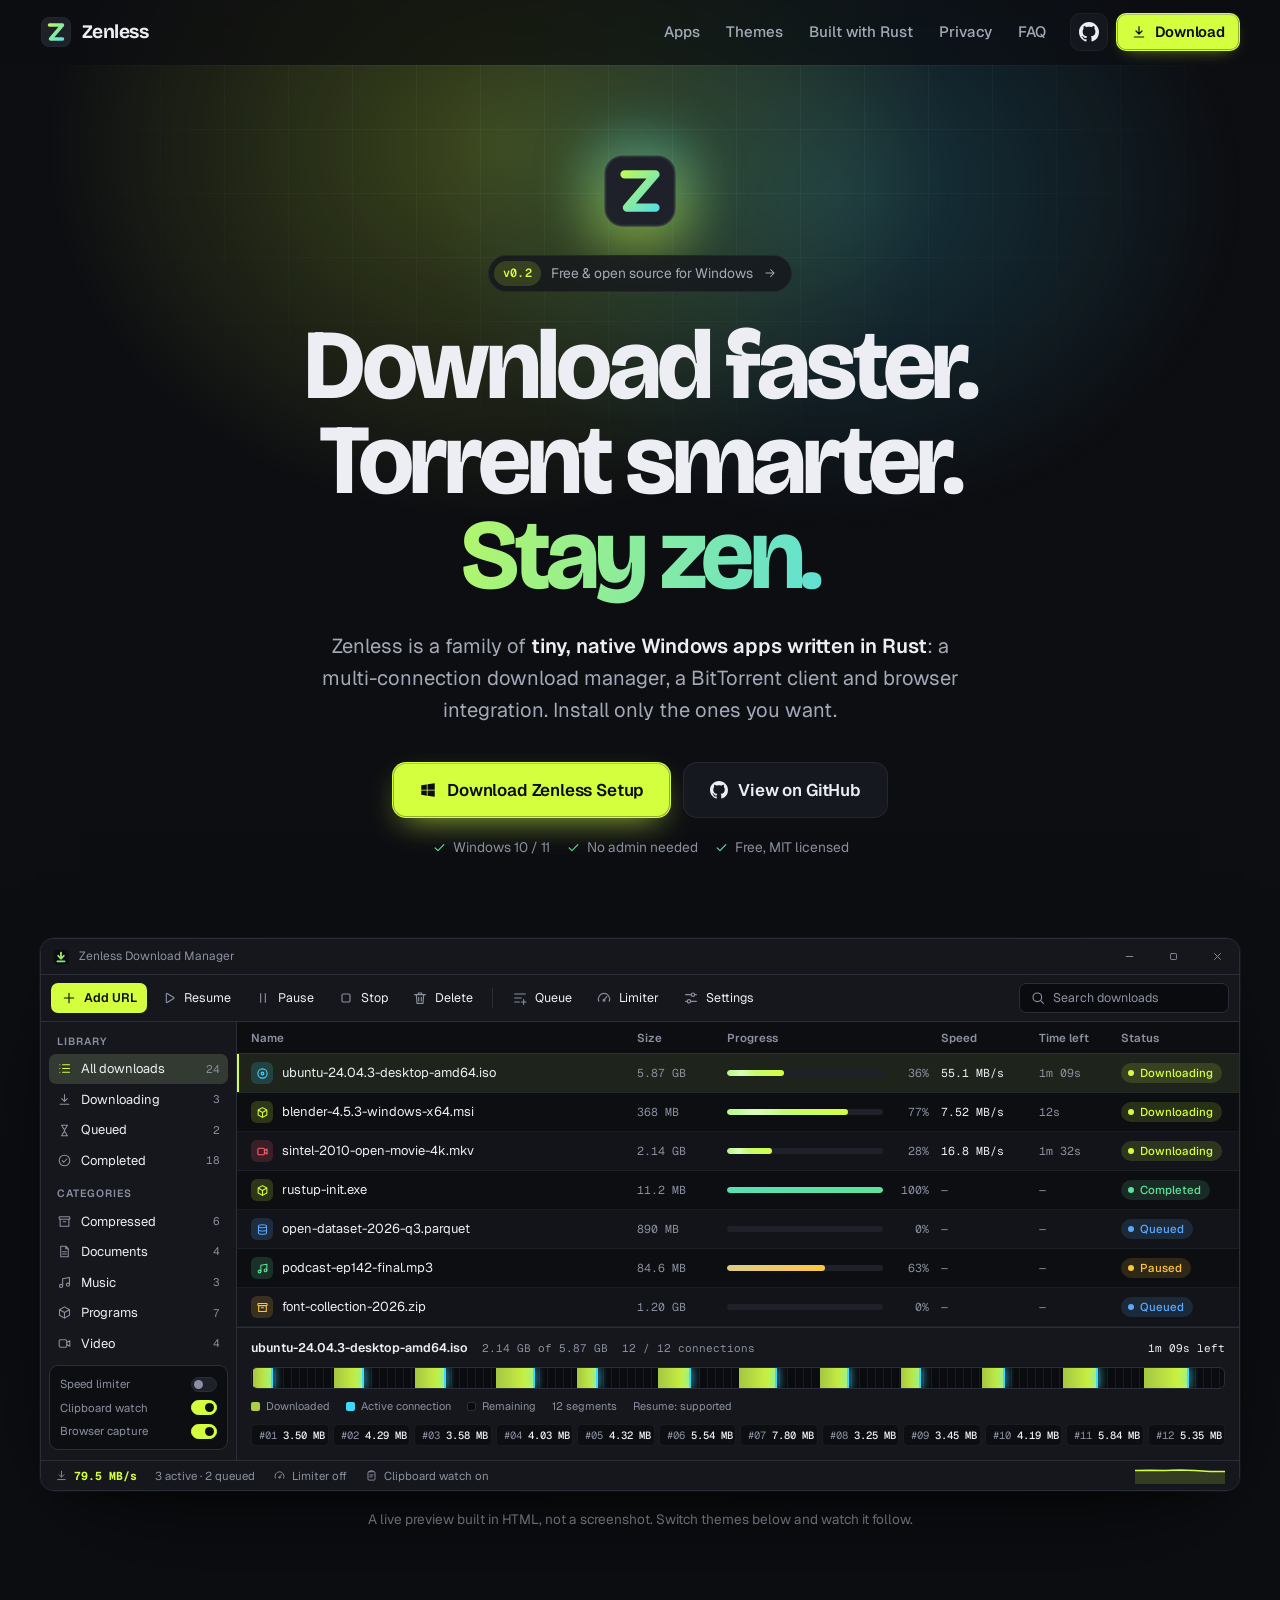
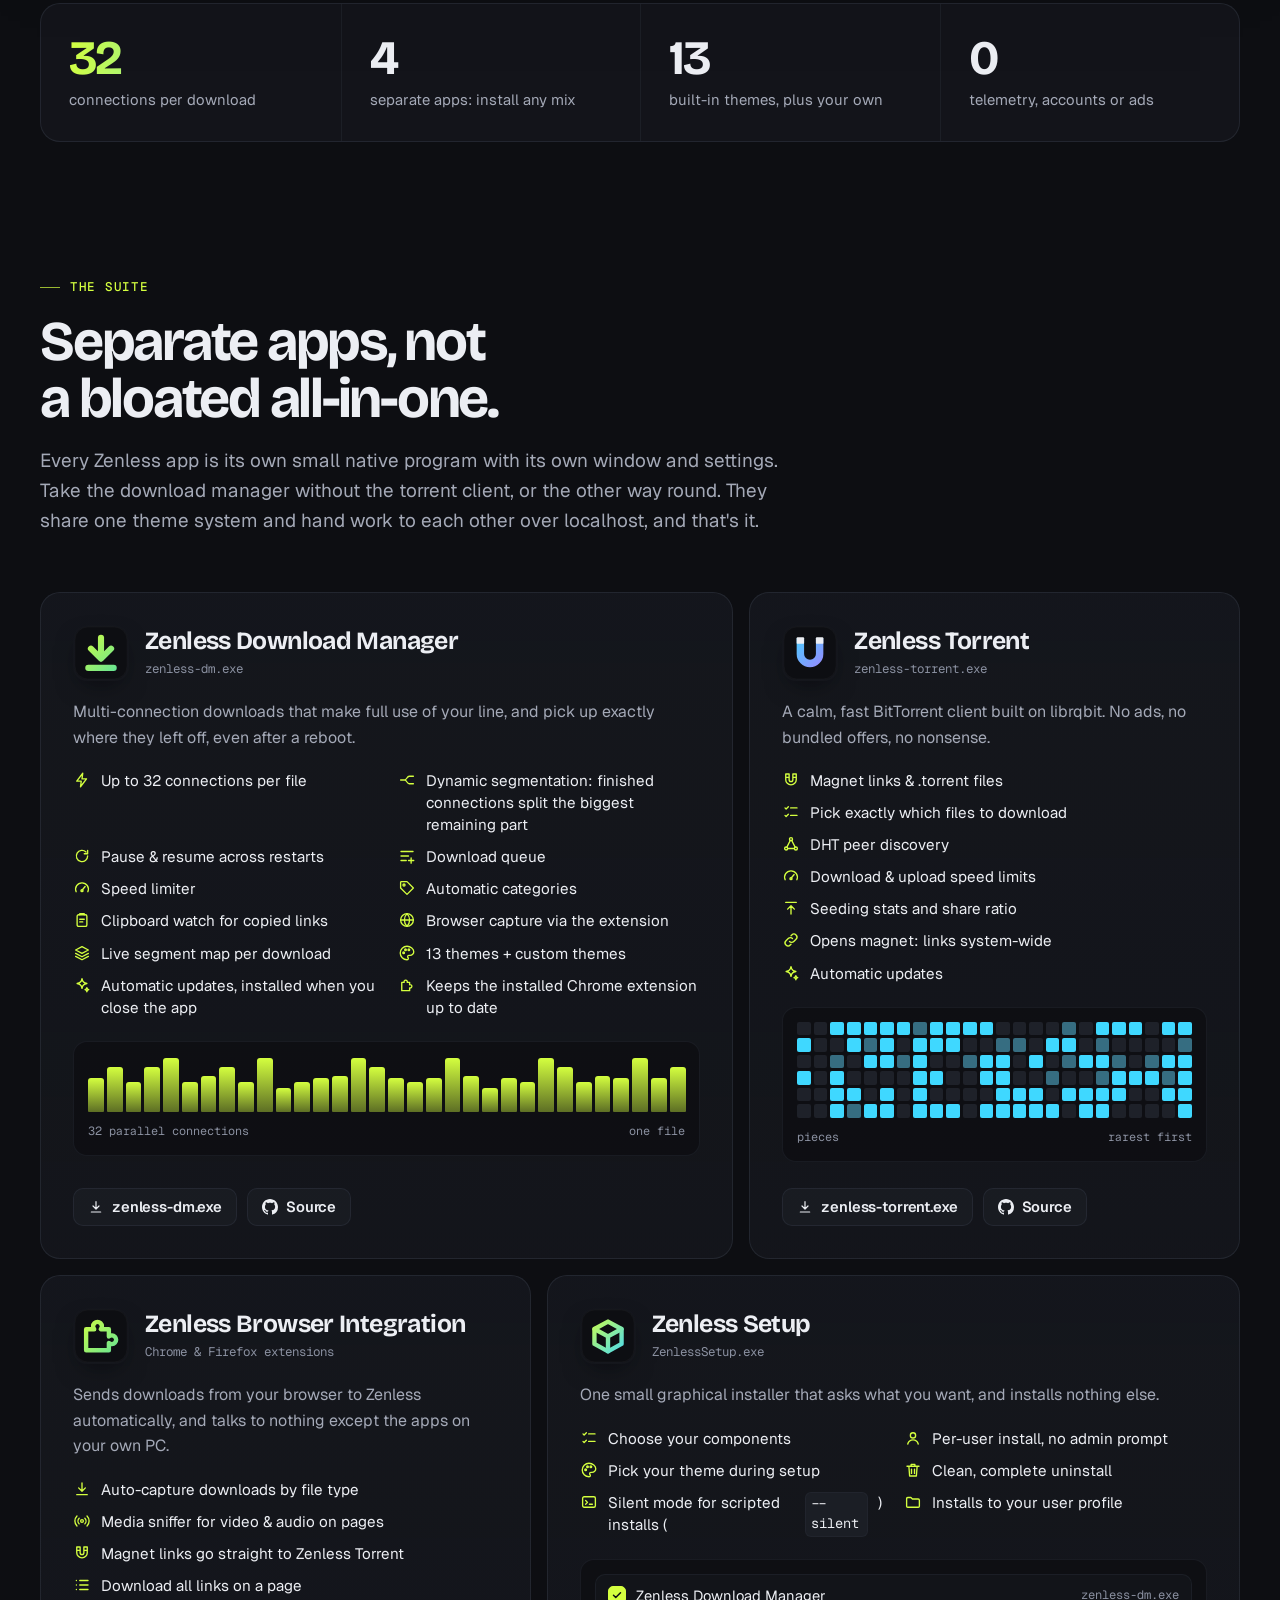
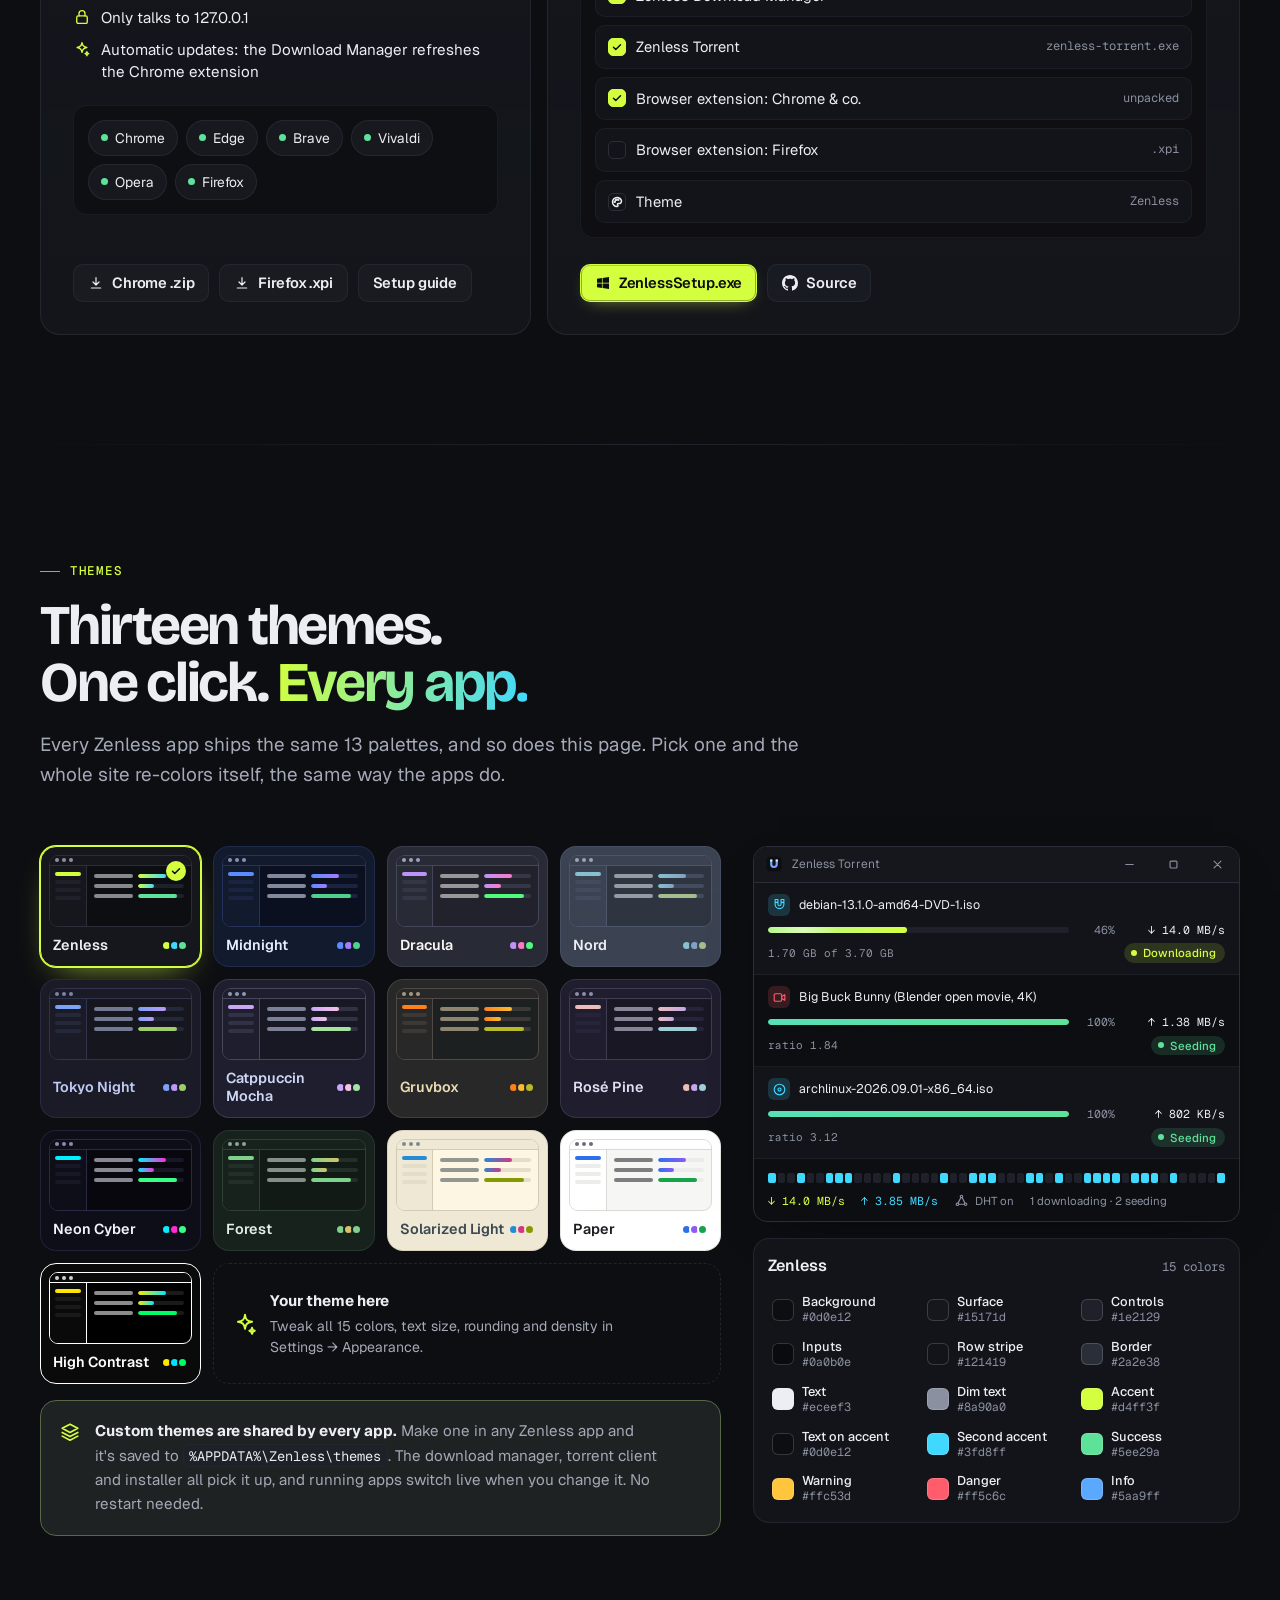
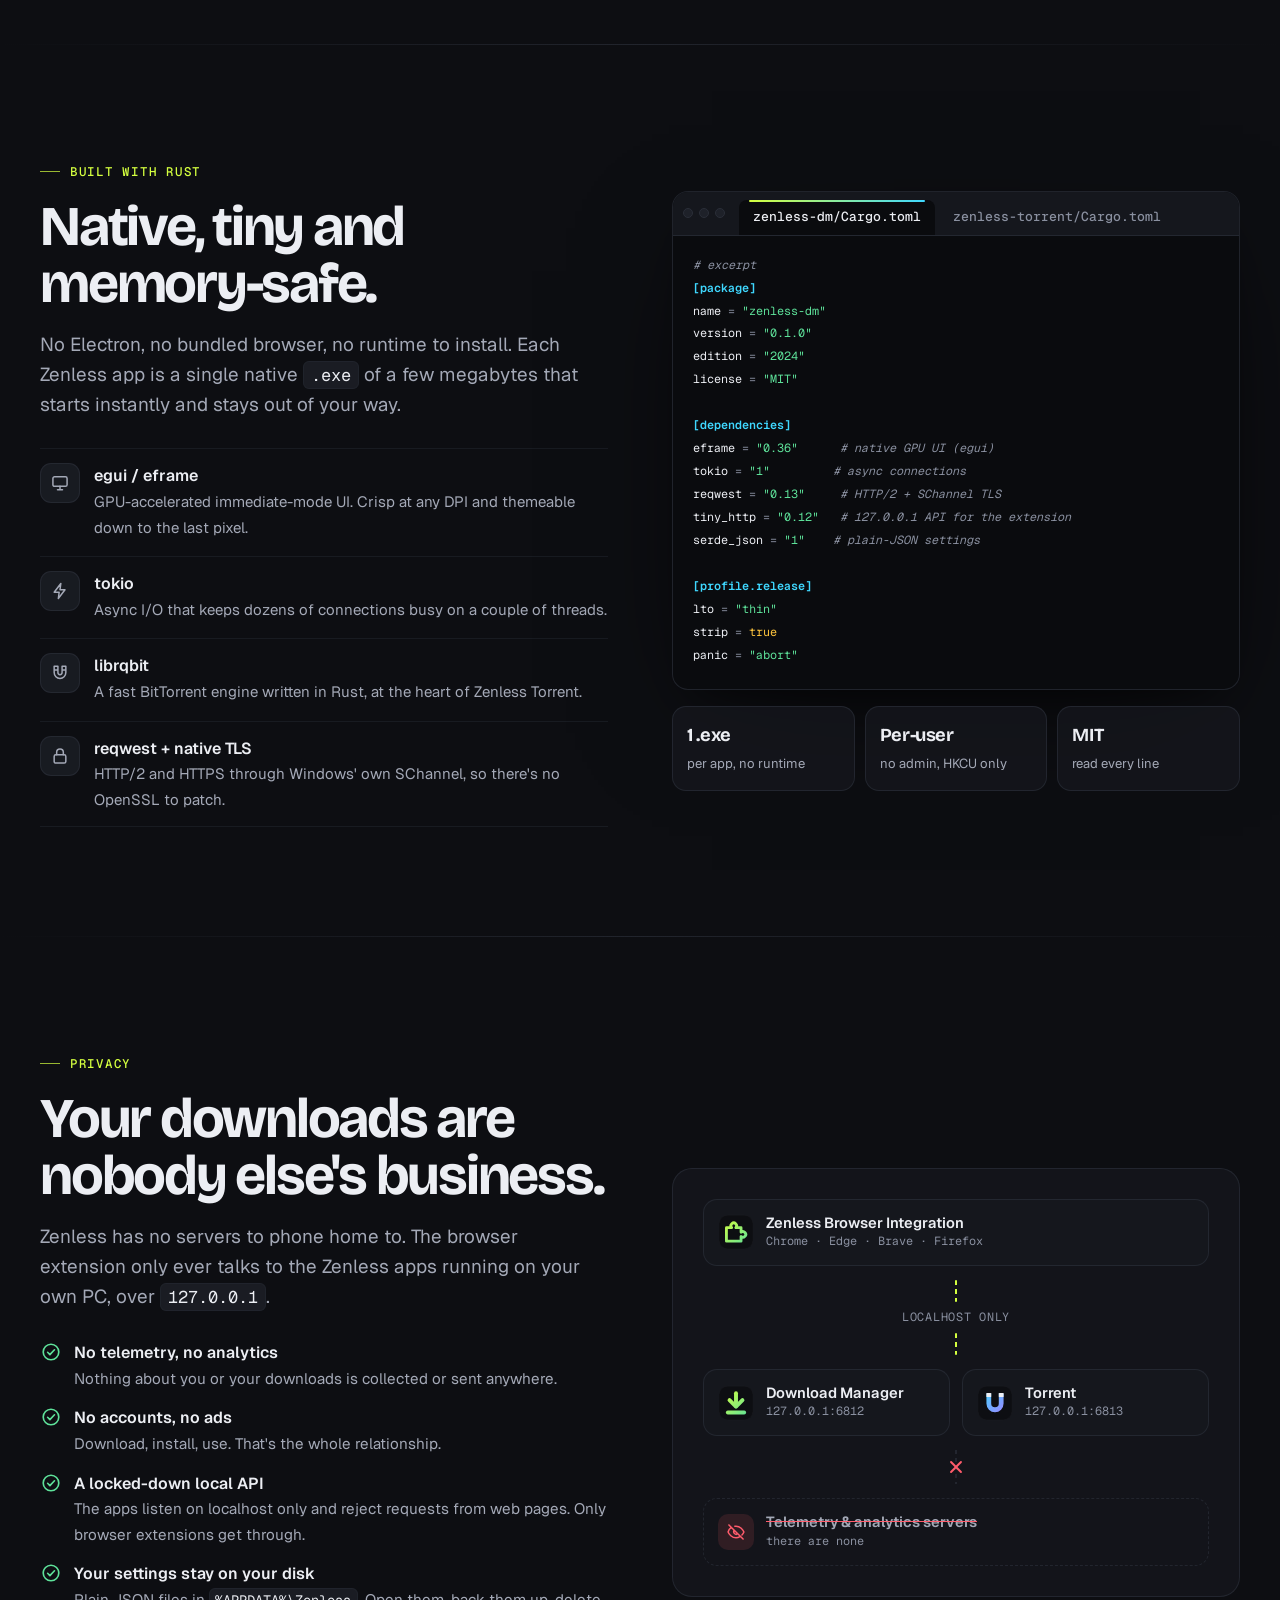
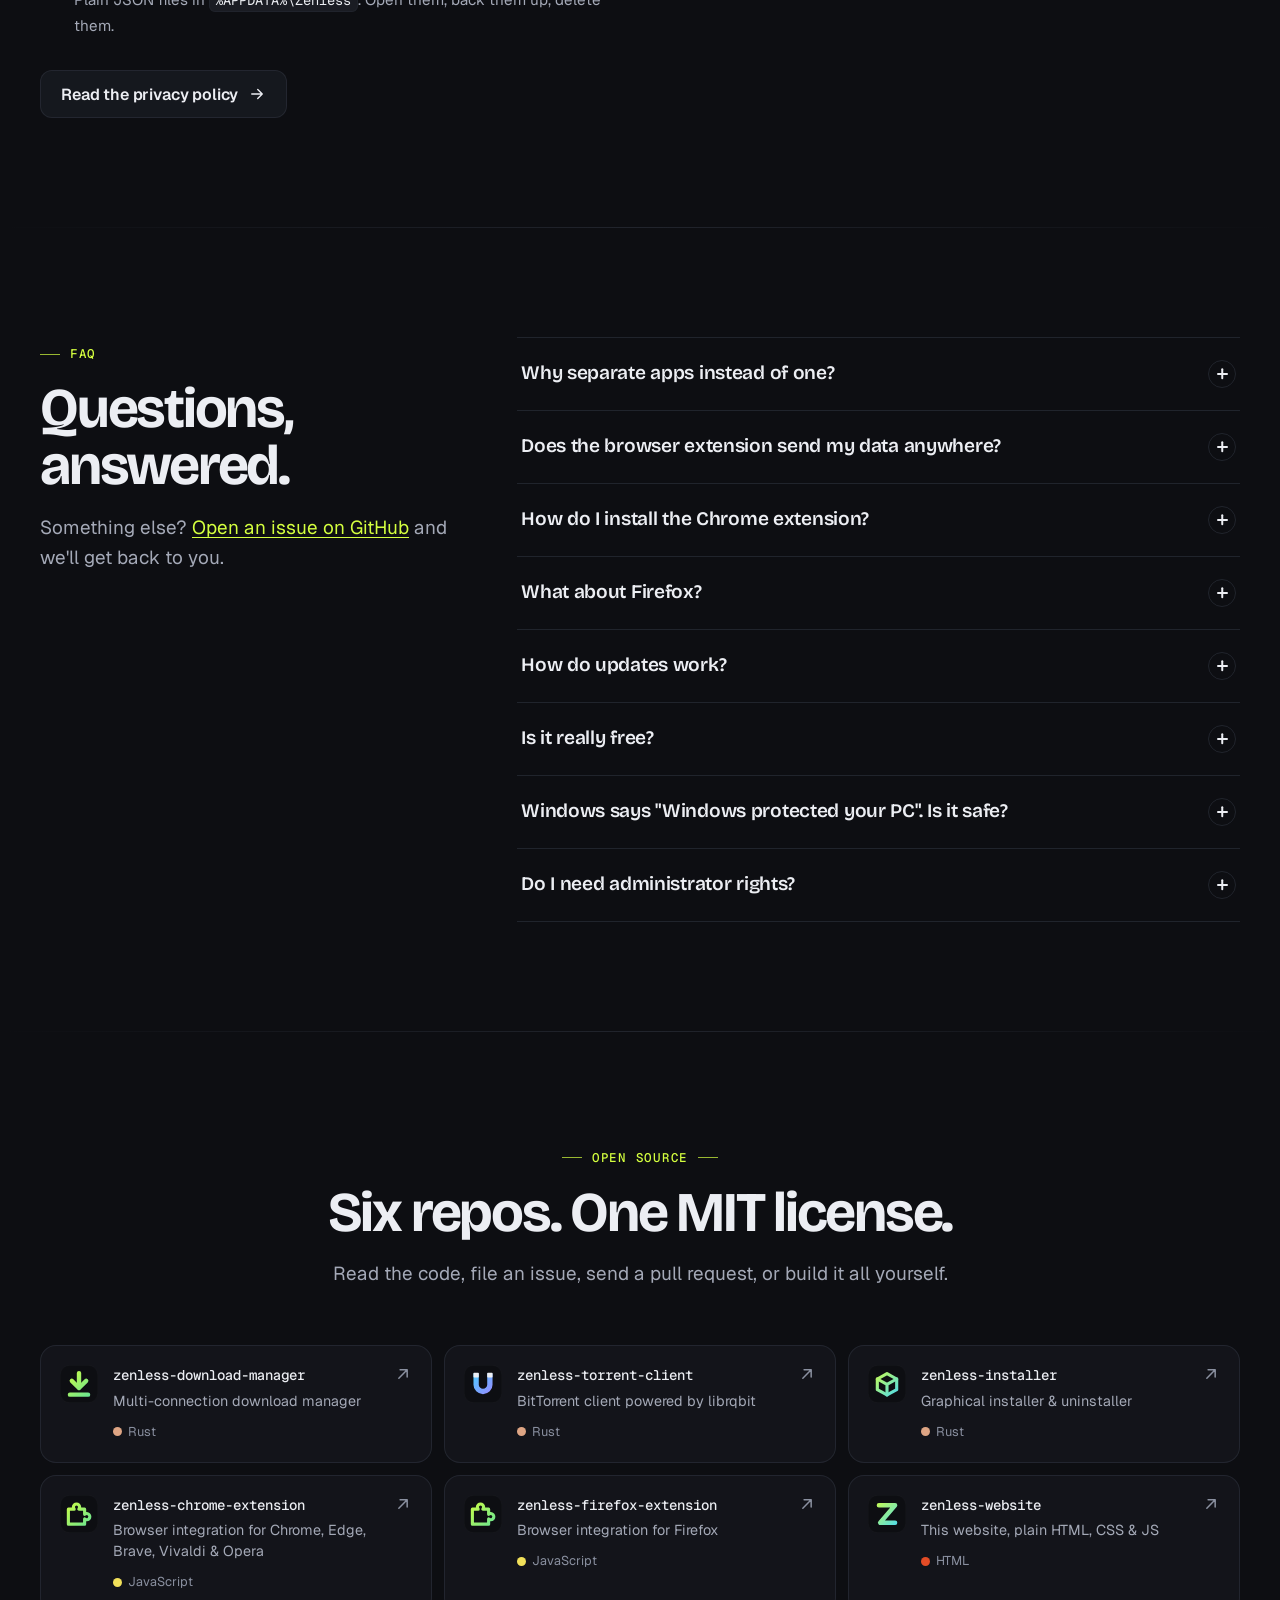
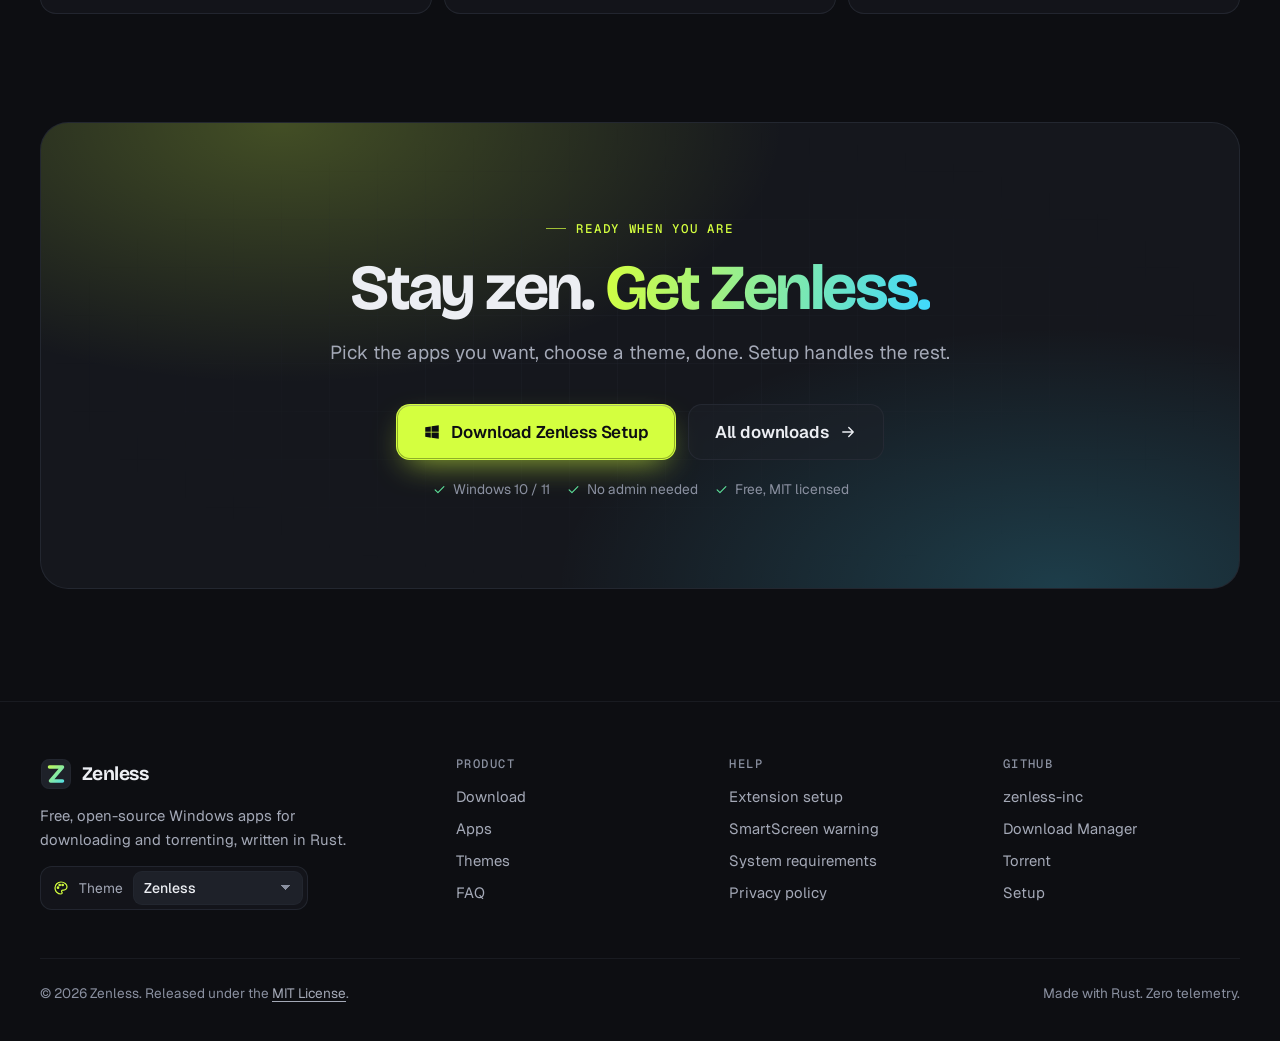
==== commit b928a706: "Website 0.2.0: setup guide fixes and automatic updates Chromium setup explains pasting chrome://exte" ====
--- a/index.html
+++ b/index.html
@@ -45,7 +45,7 @@
     "description": "Free, open-source suite of native Windows apps: a multi-connection download manager, a BitTorrent client and browser integration.",
     "applicationCategory": "UtilitiesApplication",
     "operatingSystem": "Windows 10, Windows 11",
-    "softwareVersion": "0.1.0",
+    "softwareVersion": "0.2.0",
     "license": "https://opensource.org/licenses/MIT",
     "url": "https://zenless-suite.vercel.app/",
     "downloadUrl": "https://github.com/zenless-inc/zenless-installer/releases/latest/download/ZenlessSetup.exe",
@@ -90,7 +90,7 @@
         <div class="hero-mark rise rise-1">
           <svg class="mark" viewBox="0 0 256 256" role="img" aria-label="Zenless logo"><defs><linearGradient id="zg-hero" gradientUnits="userSpaceOnUse" x1="40" y1="40" x2="216" y2="216"><stop class="stop-a" offset="0"/><stop class="stop-b" offset="1"/></linearGradient></defs><rect class="mark-bg" x="12" y="12" width="232" height="232" rx="58"/><path class="mark-z" stroke="url(#zg-hero)" d="M76 72 H180 L84 184 H180"/></svg>
         </div>
-        <a class="pill rise rise-1" href="/download"><span class="pill-badge">v0.1</span>Free &amp; open source for Windows<svg class="icon" aria-hidden="true"><use href="/assets/img/icons.svg?v=0.1.0#arrow-right"/></svg></a>
+        <a class="pill rise rise-1" href="/download"><span class="pill-badge">v0.2</span>Free &amp; open source for Windows<svg class="icon" aria-hidden="true"><use href="/assets/img/icons.svg?v=0.1.0#arrow-right"/></svg></a>
         <h1 id="hero-title" class="hero-title rise rise-2">
           <span class="line">Download faster.</span>
           <span class="line">Torrent smarter.</span>
@@ -297,6 +297,8 @@
               <li><svg class="icon" aria-hidden="true"><use href="/assets/img/icons.svg?v=0.1.0#globe"/></svg>Browser capture via the extension</li>
               <li><svg class="icon" aria-hidden="true"><use href="/assets/img/icons.svg?v=0.1.0#layers"/></svg>Live segment map per download</li>
               <li><svg class="icon" aria-hidden="true"><use href="/assets/img/icons.svg?v=0.1.0#palette"/></svg>13 themes + custom themes</li>
+              <li><svg class="icon" aria-hidden="true"><use href="/assets/img/icons.svg?v=0.1.0#sparkle"/></svg>Automatic updates, installed when you close the app</li>
+              <li><svg class="icon" aria-hidden="true"><use href="/assets/img/icons.svg?v=0.1.0#puzzle"/></svg>Keeps the installed Chrome extension up to date</li>
             </ul>
             <div class="card-visual" aria-hidden="true">
               <div class="conn-viz">
@@ -330,6 +332,7 @@
               <li><svg class="icon" aria-hidden="true"><use href="/assets/img/icons.svg?v=0.1.0#gauge"/></svg>Download &amp; upload speed limits</li>
               <li><svg class="icon" aria-hidden="true"><use href="/assets/img/icons.svg?v=0.1.0#upload"/></svg>Seeding stats and share ratio</li>
               <li><svg class="icon" aria-hidden="true"><use href="/assets/img/icons.svg?v=0.1.0#link"/></svg>Opens magnet: links system-wide</li>
+              <li><svg class="icon" aria-hidden="true"><use href="/assets/img/icons.svg?v=0.1.0#sparkle"/></svg>Automatic updates</li>
             </ul>
             <div class="card-visual" aria-hidden="true">
               <div class="pieces" data-pieces></div>
@@ -357,6 +360,7 @@
               <li><svg class="icon" aria-hidden="true"><use href="/assets/img/icons.svg?v=0.1.0#magnet"/></svg>Magnet links go straight to Zenless Torrent</li>
               <li><svg class="icon" aria-hidden="true"><use href="/assets/img/icons.svg?v=0.1.0#list"/></svg>Download all links on a page</li>
               <li><svg class="icon" aria-hidden="true"><use href="/assets/img/icons.svg?v=0.1.0#lock"/></svg>Only talks to 127.0.0.1</li>
+              <li><svg class="icon" aria-hidden="true"><use href="/assets/img/icons.svg?v=0.1.0#sparkle"/></svg>Automatic updates: the Download Manager refreshes the Chrome extension</li>
             </ul>
             <div class="card-visual">
               <ul class="chips" aria-label="Supported browsers">
@@ -636,20 +640,27 @@
             <div class="faq-body">
               <p>Until it's listed on the Chrome Web Store, you load it yourself. It takes about a minute:</p>
               <ol>
-                <li>Download <a href="https://github.com/zenless-inc/zenless-chrome-extension/releases/latest/download/zenless-chrome-extension.zip">zenless-chrome-extension.zip</a> and unzip it. (Zenless Setup can also put an unpacked copy in <code>%LOCALAPPDATA%\Programs\Zenless\Browser Extensions\Chrome</code>.)</li>
-                <li>Open <code>chrome://extensions</code>. In other browsers use <code>edge://extensions</code>, <code>brave://extensions</code>, <code>vivaldi://extensions</code> or <code>opera://extensions</code>.</li>
+                <li>Use the copy Zenless Setup put in <code>%LOCALAPPDATA%\Programs\Zenless\Browser Extensions\Chrome</code> (Setup's <strong>Show folder</strong> button highlights it), or download <a href="https://github.com/zenless-inc/zenless-chrome-extension/releases/latest/download/zenless-chrome-extension.zip">zenless-chrome-extension.zip</a> and unzip it.</li>
+                <li>Paste <code>chrome://extensions</code> into the address bar. Browsers don't open these addresses from links or other apps. In other browsers use <code>edge://extensions</code>, <code>brave://extensions</code>, <code>vivaldi://extensions</code> or <code>opera://extensions</code>.</li>
                 <li>Switch on <strong>Developer mode</strong>.</li>
-                <li>Click <strong>Load unpacked</strong> and pick the folder that contains <code>manifest.json</code>.</li>
+                <li>Drag the folder that contains <code>manifest.json</code> onto the page (or click <strong>Load unpacked</strong> and pick it).</li>
                 <li>Pin Zenless from the puzzle-piece menu so it's one click away.</li>
               </ol>
-              <p>There's a step-by-step guide on the <a href="/download#extensions">download page</a>.</p>
+              <p>You only do this once: the Download Manager keeps Setup's copy up to date and the extension reloads itself. There's a step-by-step guide on the <a href="/download#extensions">download page</a>.</p>
             </div>
           </details>
           <details>
             <summary>What about Firefox?<span class="plus" aria-hidden="true"></span></summary>
             <div class="faq-body">
-              <p>Download <a href="https://github.com/zenless-inc/zenless-firefox-extension/releases/latest/download/zenless-firefox-extension.xpi">zenless-firefox-extension.xpi</a>, open <code>about:addons</code>, click the gear icon, choose <strong>Install Add-on From File…</strong> and select the file.</p>
-              <p>If Firefox says the add-on can't be verified, load it from <code>about:debugging</code> → <strong>This Firefox</strong> → <strong>Load Temporary Add-on…</strong> instead. It stays active until Firefox restarts.</p>
+              <p>The Firefox add-on is awaiting Mozilla's signature, and regular Firefox only keeps signed add-ons installed. Until it's signed, download <a href="https://github.com/zenless-inc/zenless-firefox-extension/releases/latest/download/zenless-firefox-extension.xpi">zenless-firefox-extension.xpi</a>, paste <code>about:debugging#/runtime/this-firefox</code> into the address bar, click <strong>Load Temporary Add-on…</strong> and pick the file. It stays active until Firefox restarts.</p>
+              <p>Once the signed version is out, install it from <code>about:addons</code> → gear icon → <strong>Install Add-on From File…</strong>, and Firefox keeps it up to date by itself.</p>
+            </div>
+          </details>
+          <details>
+            <summary>How do updates work?<span class="plus" aria-hidden="true"></span></summary>
+            <div class="faq-body">
+              <p>The Download Manager and Torrent check GitHub for a new release every few hours, download it in the background, verify its checksum and install it when you close the app (or right away, if you click <strong>Restart now</strong>). You can turn this off in <strong>Settings → About → Updates</strong>.</p>
+              <p>The Download Manager also refreshes the browser extension that Zenless Setup installed. The Chrome extension then reloads itself; Firefox shows a notice in the Zenless popup.</p>
             </div>
           </details>
           <details>
@@ -661,7 +672,7 @@
           <details>
             <summary>Windows says "Windows protected your PC". Is it safe?<span class="plus" aria-hidden="true"></span></summary>
             <div class="faq-body">
-              <p>Zenless 0.1 is new and not code-signed yet, so Microsoft SmartScreen doesn't recognise it. Click <strong>More info</strong> → <strong>Run anyway</strong>. Only download Zenless from <a href="https://github.com/zenless-inc">github.com/zenless-inc</a> or this site. If you'd rather not trust a binary at all, build it from source.</p>
+              <p>Zenless 0.2 is new and not code-signed yet, so Microsoft SmartScreen doesn't recognise it. Click <strong>More info</strong> → <strong>Run anyway</strong>. Only download Zenless from <a href="https://github.com/zenless-inc">github.com/zenless-inc</a> or this site. If you'd rather not trust a binary at all, build it from source.</p>
             </div>
           </details>
           <details>
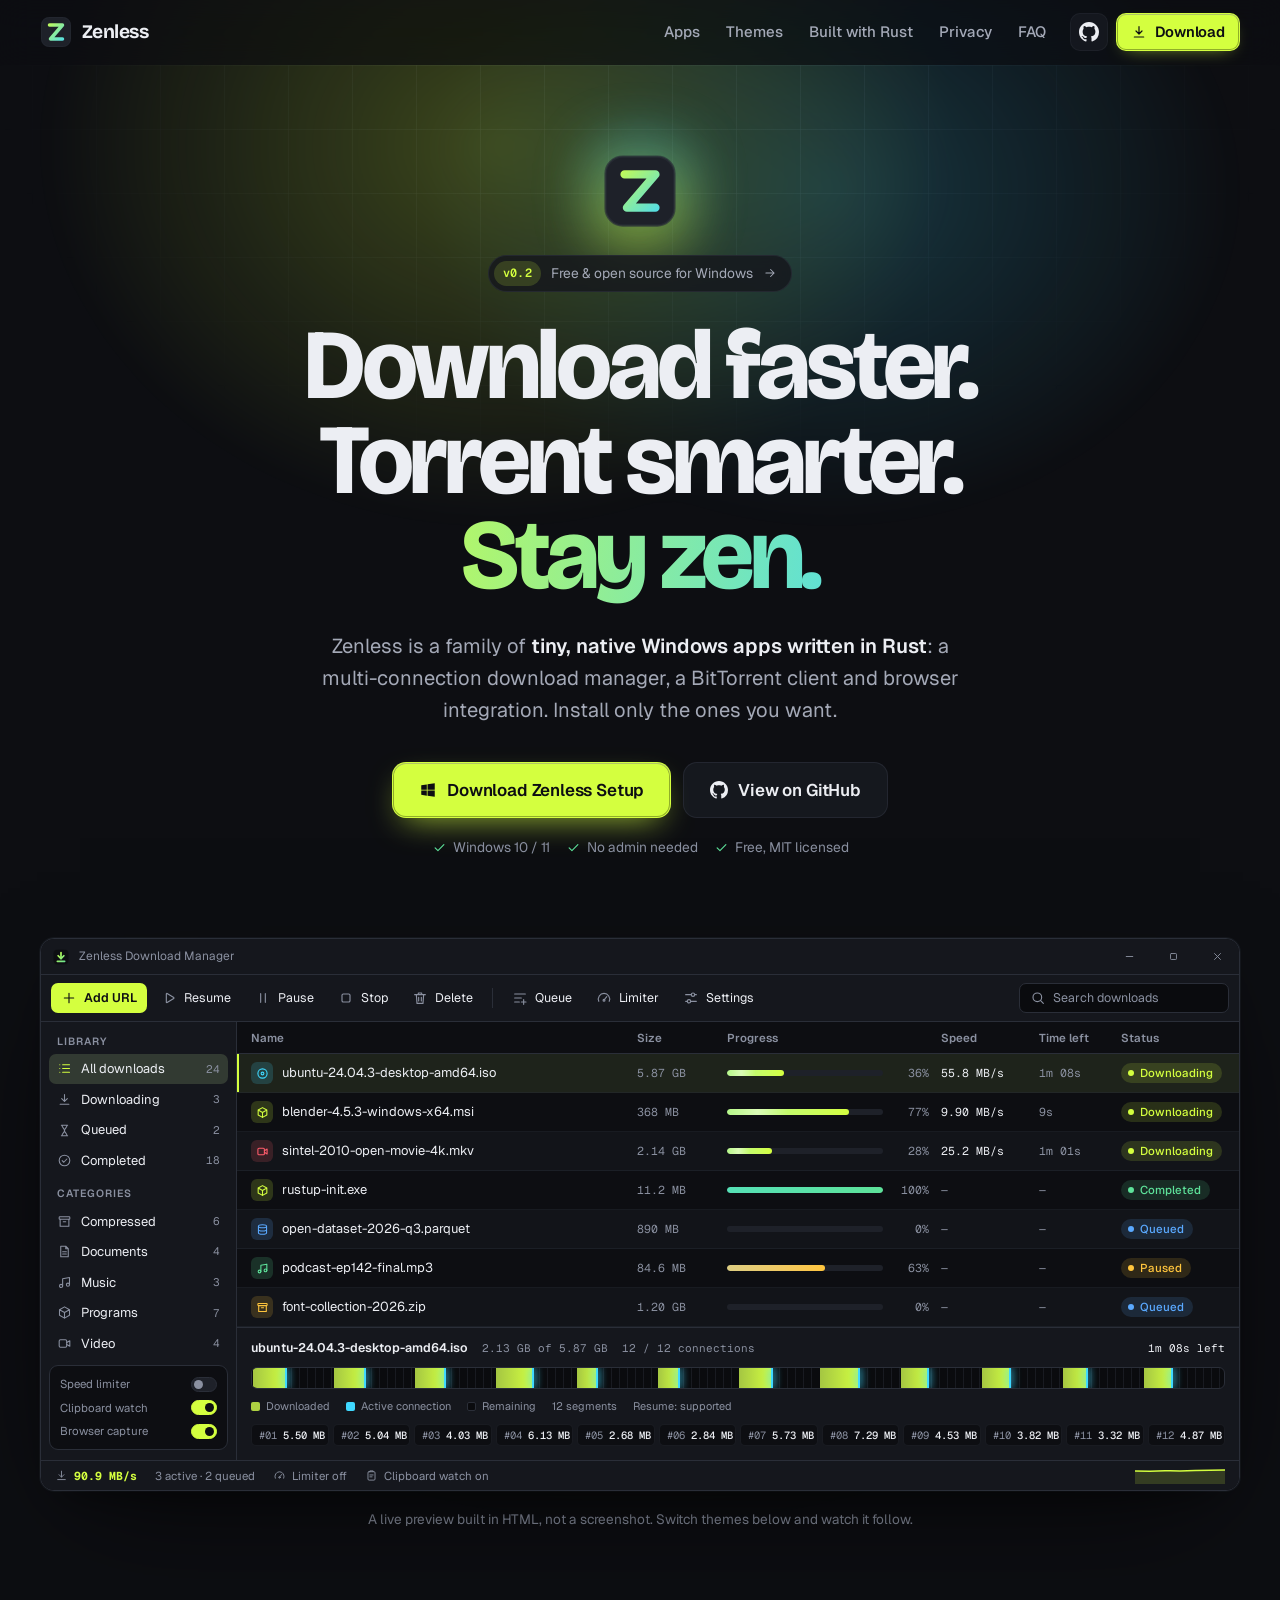
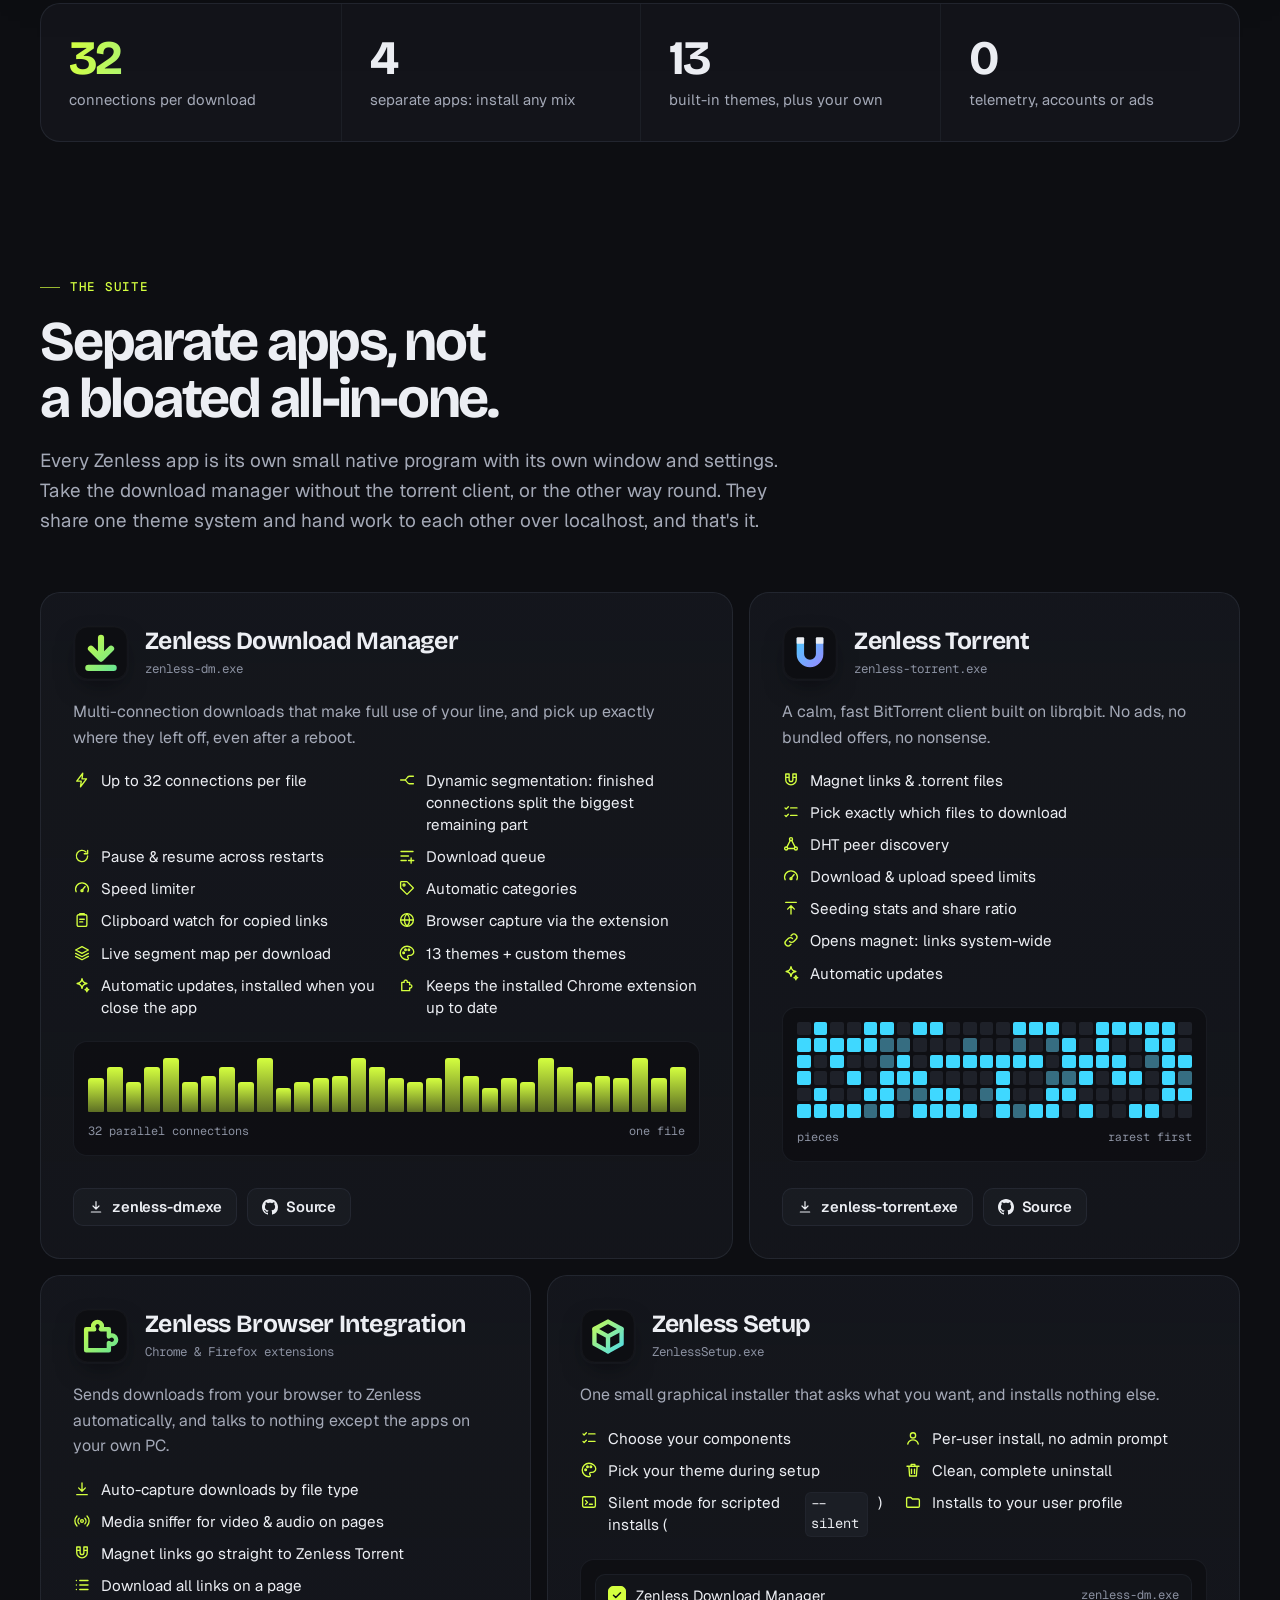
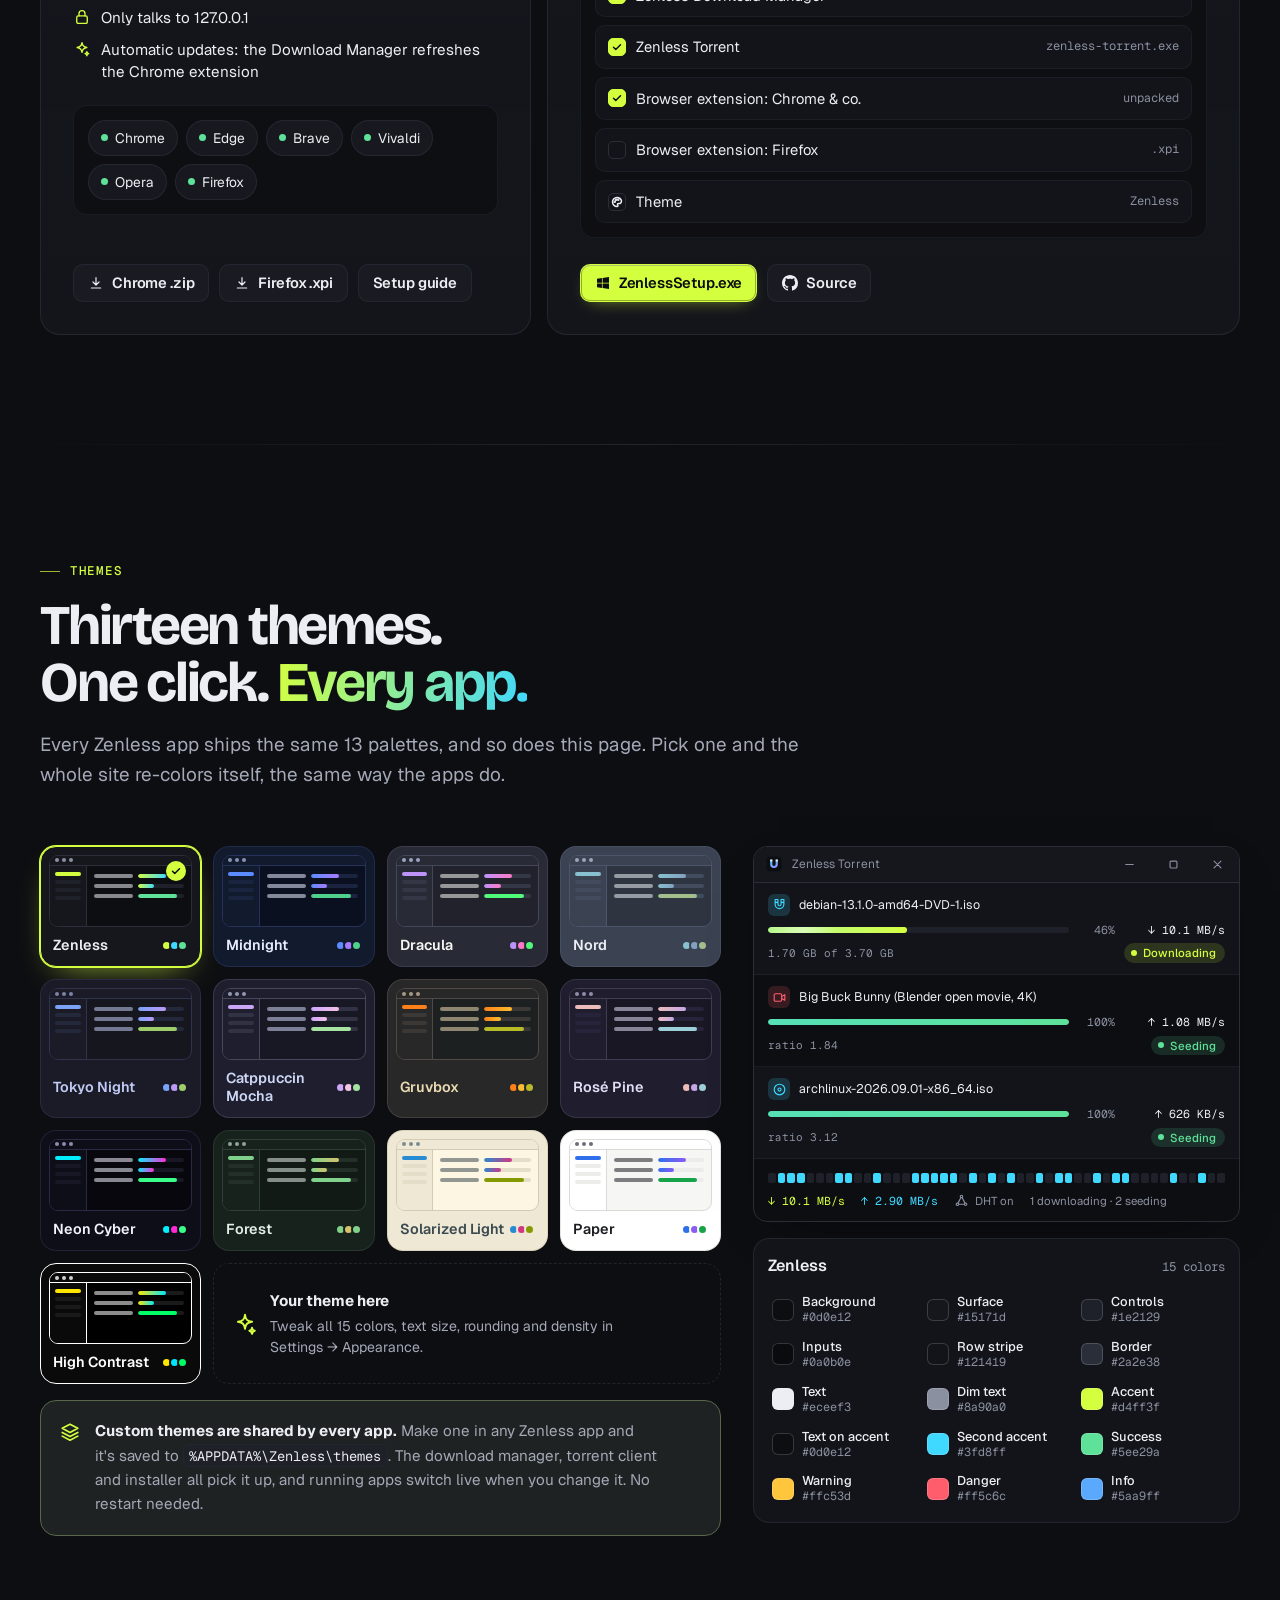
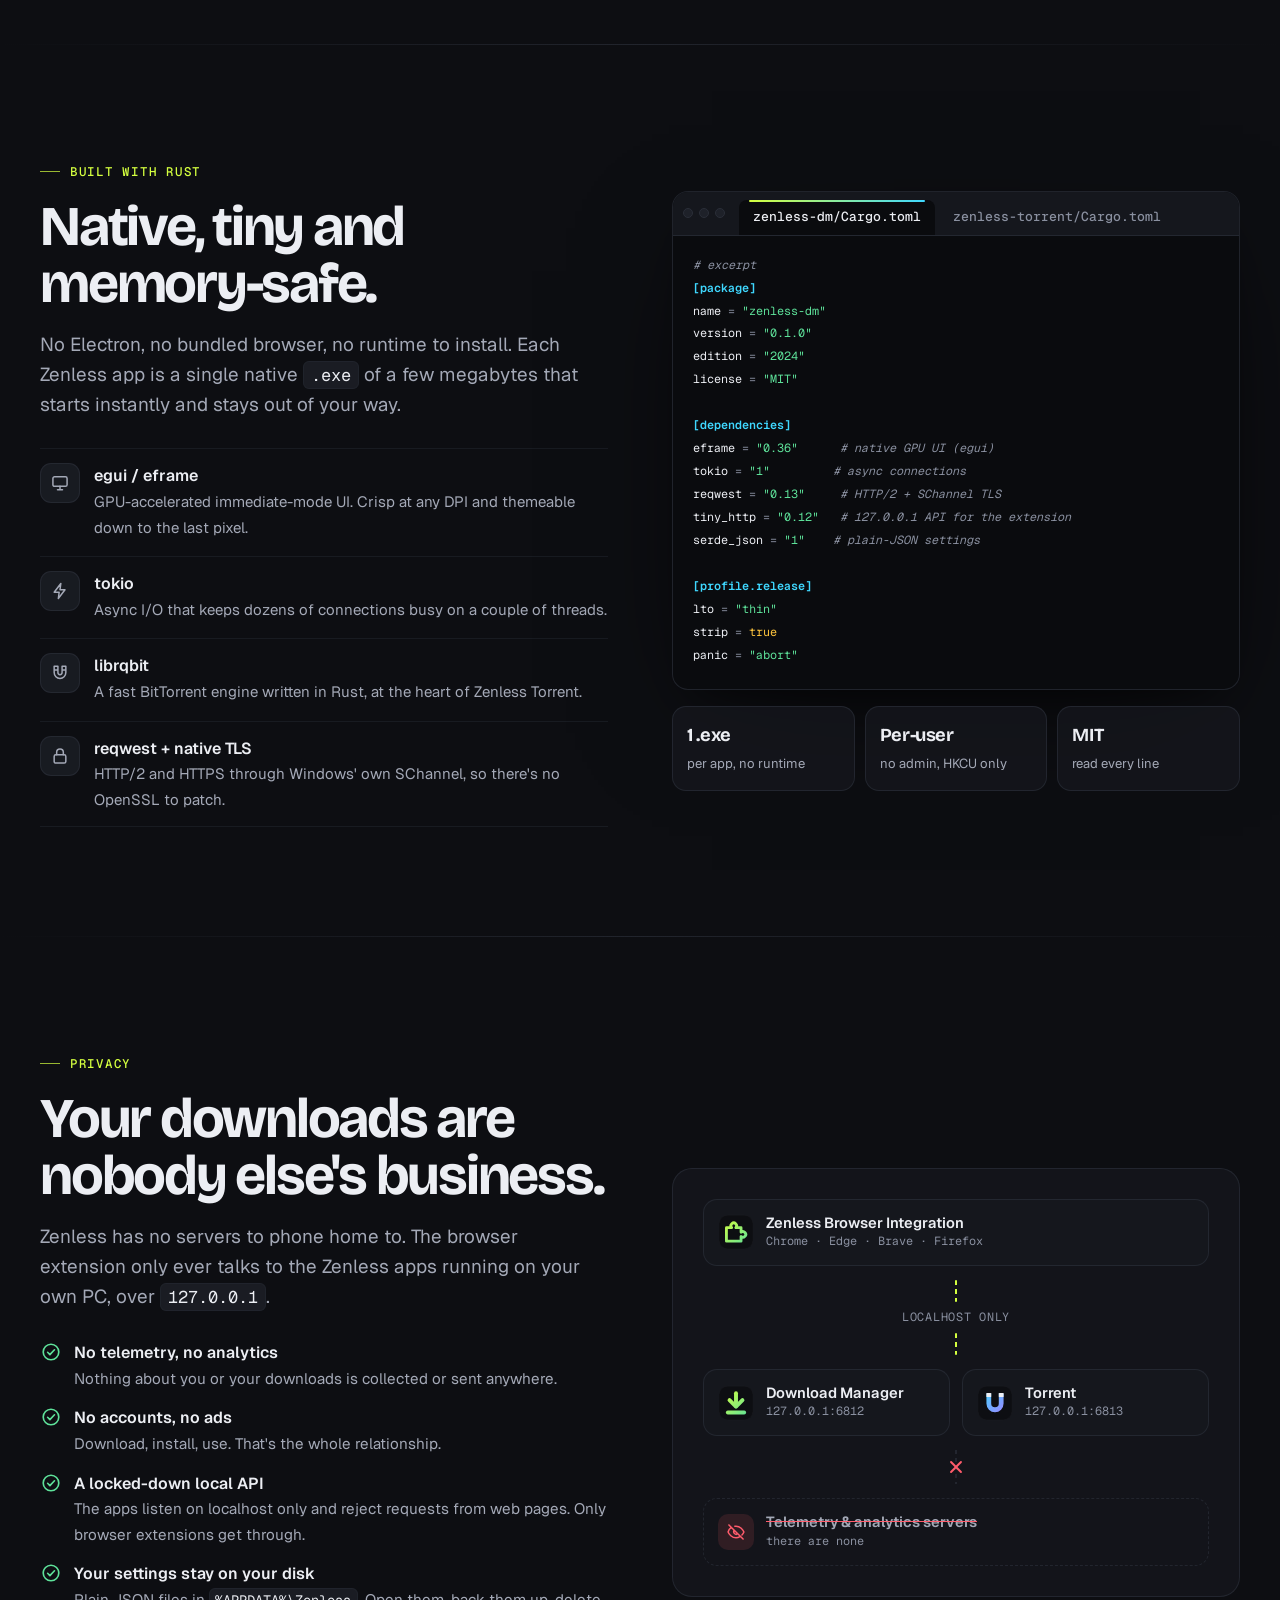
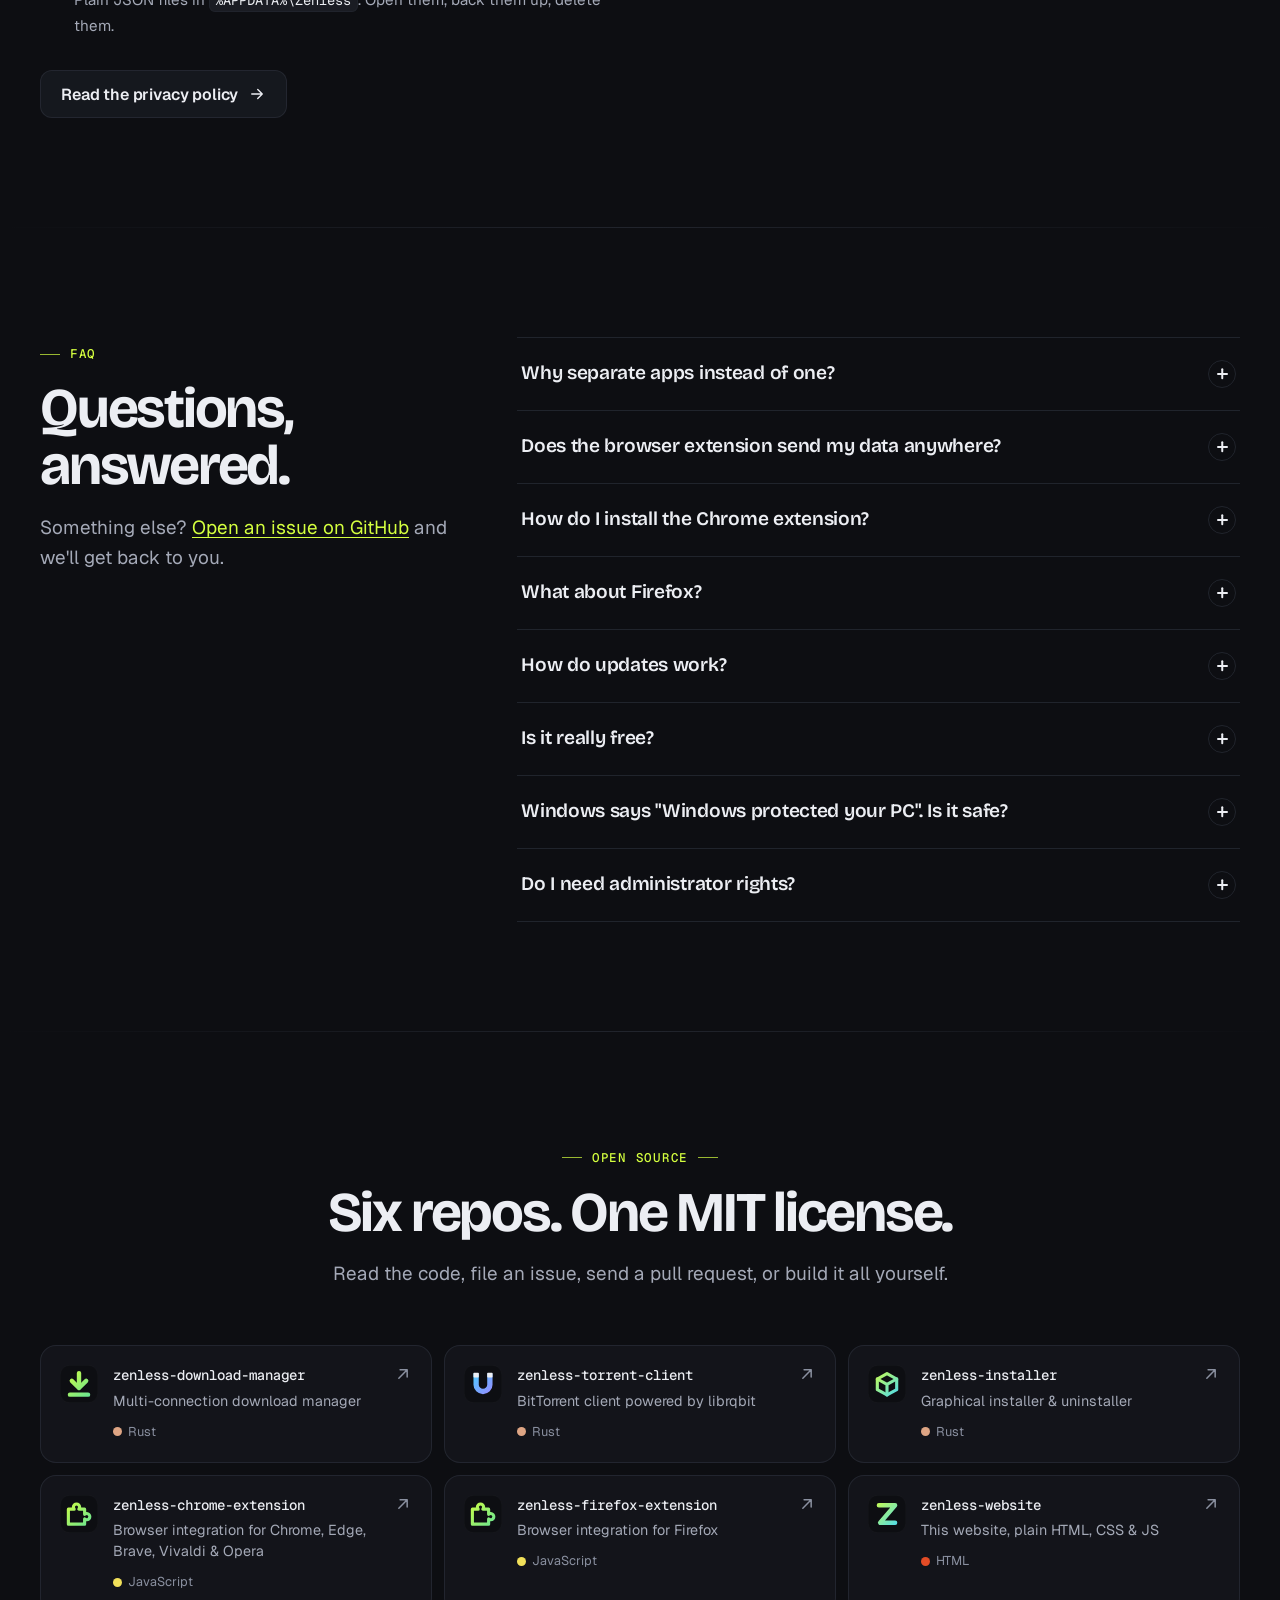
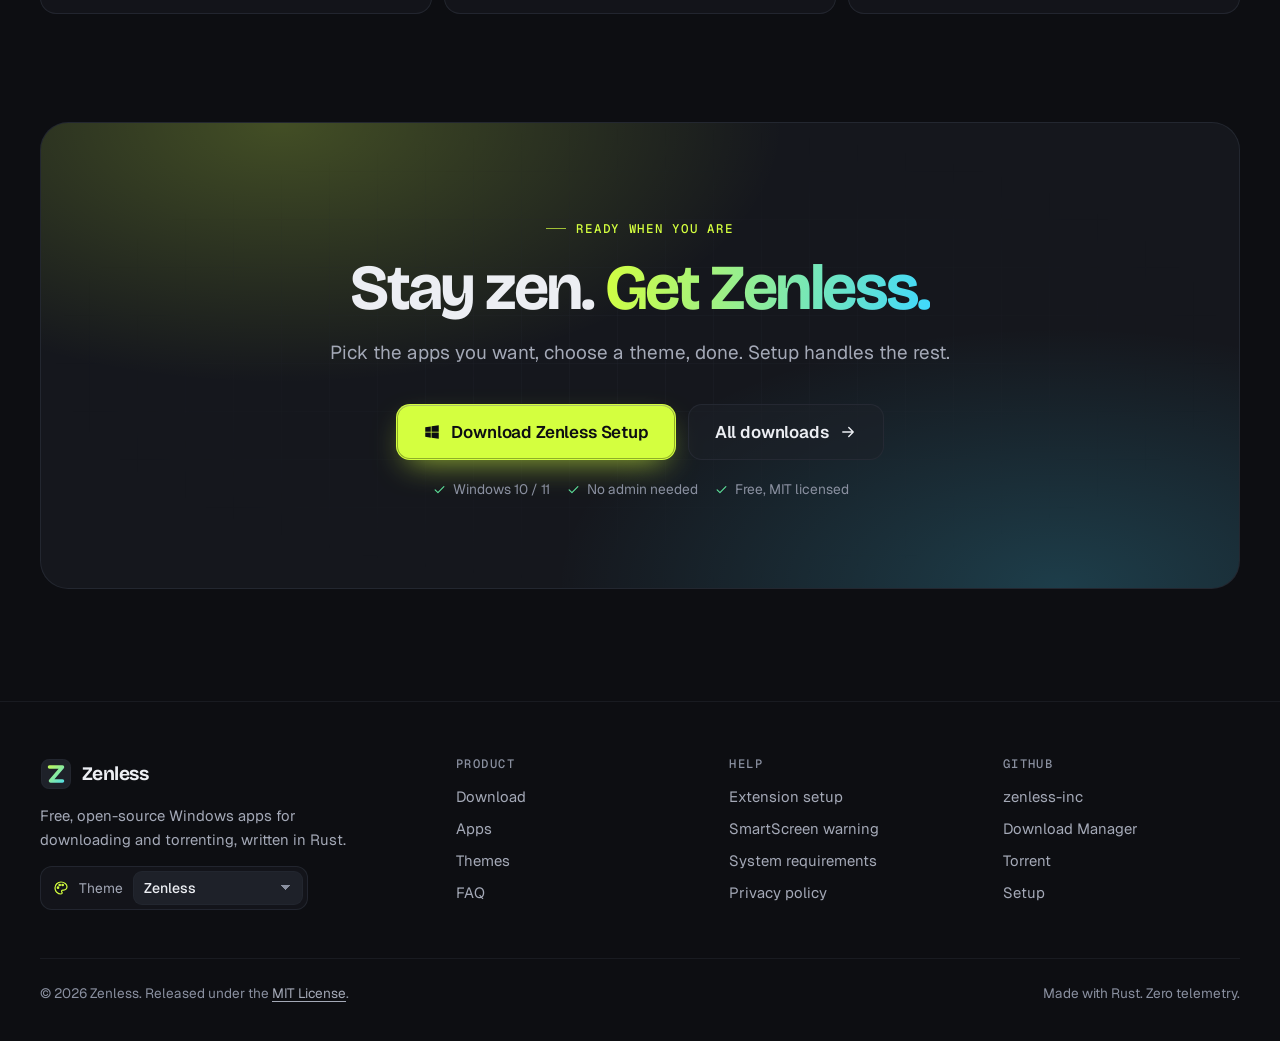
==== commit a2f701b9: "Website: suite version 0.2.1 Download page and structured data point at 0.2.1.  Co-Authored-By: Clau" ====
--- a/index.html
+++ b/index.html
@@ -45,7 +45,7 @@
     "description": "Free, open-source suite of native Windows apps: a multi-connection download manager, a BitTorrent client and browser integration.",
     "applicationCategory": "UtilitiesApplication",
     "operatingSystem": "Windows 10, Windows 11",
-    "softwareVersion": "0.2.0",
+    "softwareVersion": "0.2.1",
     "license": "https://opensource.org/licenses/MIT",
     "url": "https://zenless-suite.vercel.app/",
     "downloadUrl": "https://github.com/zenless-inc/zenless-installer/releases/latest/download/ZenlessSetup.exe",
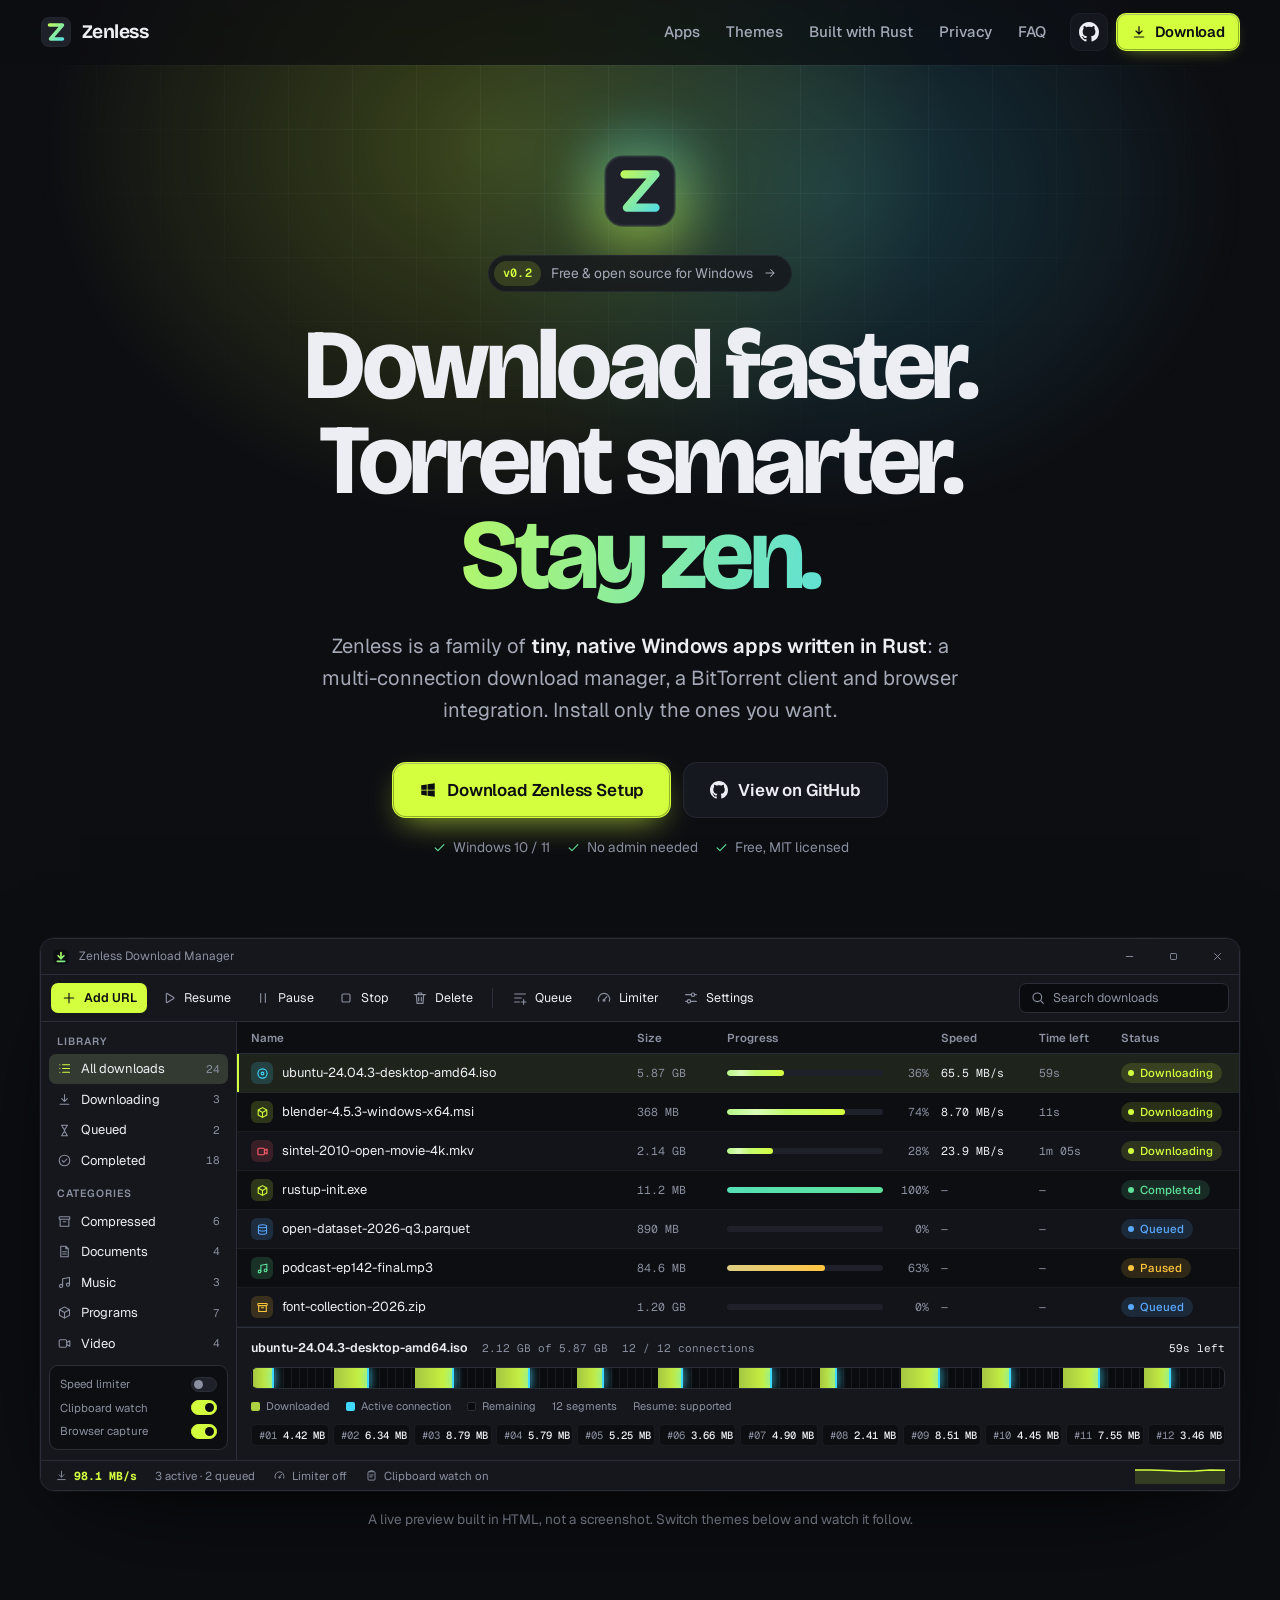
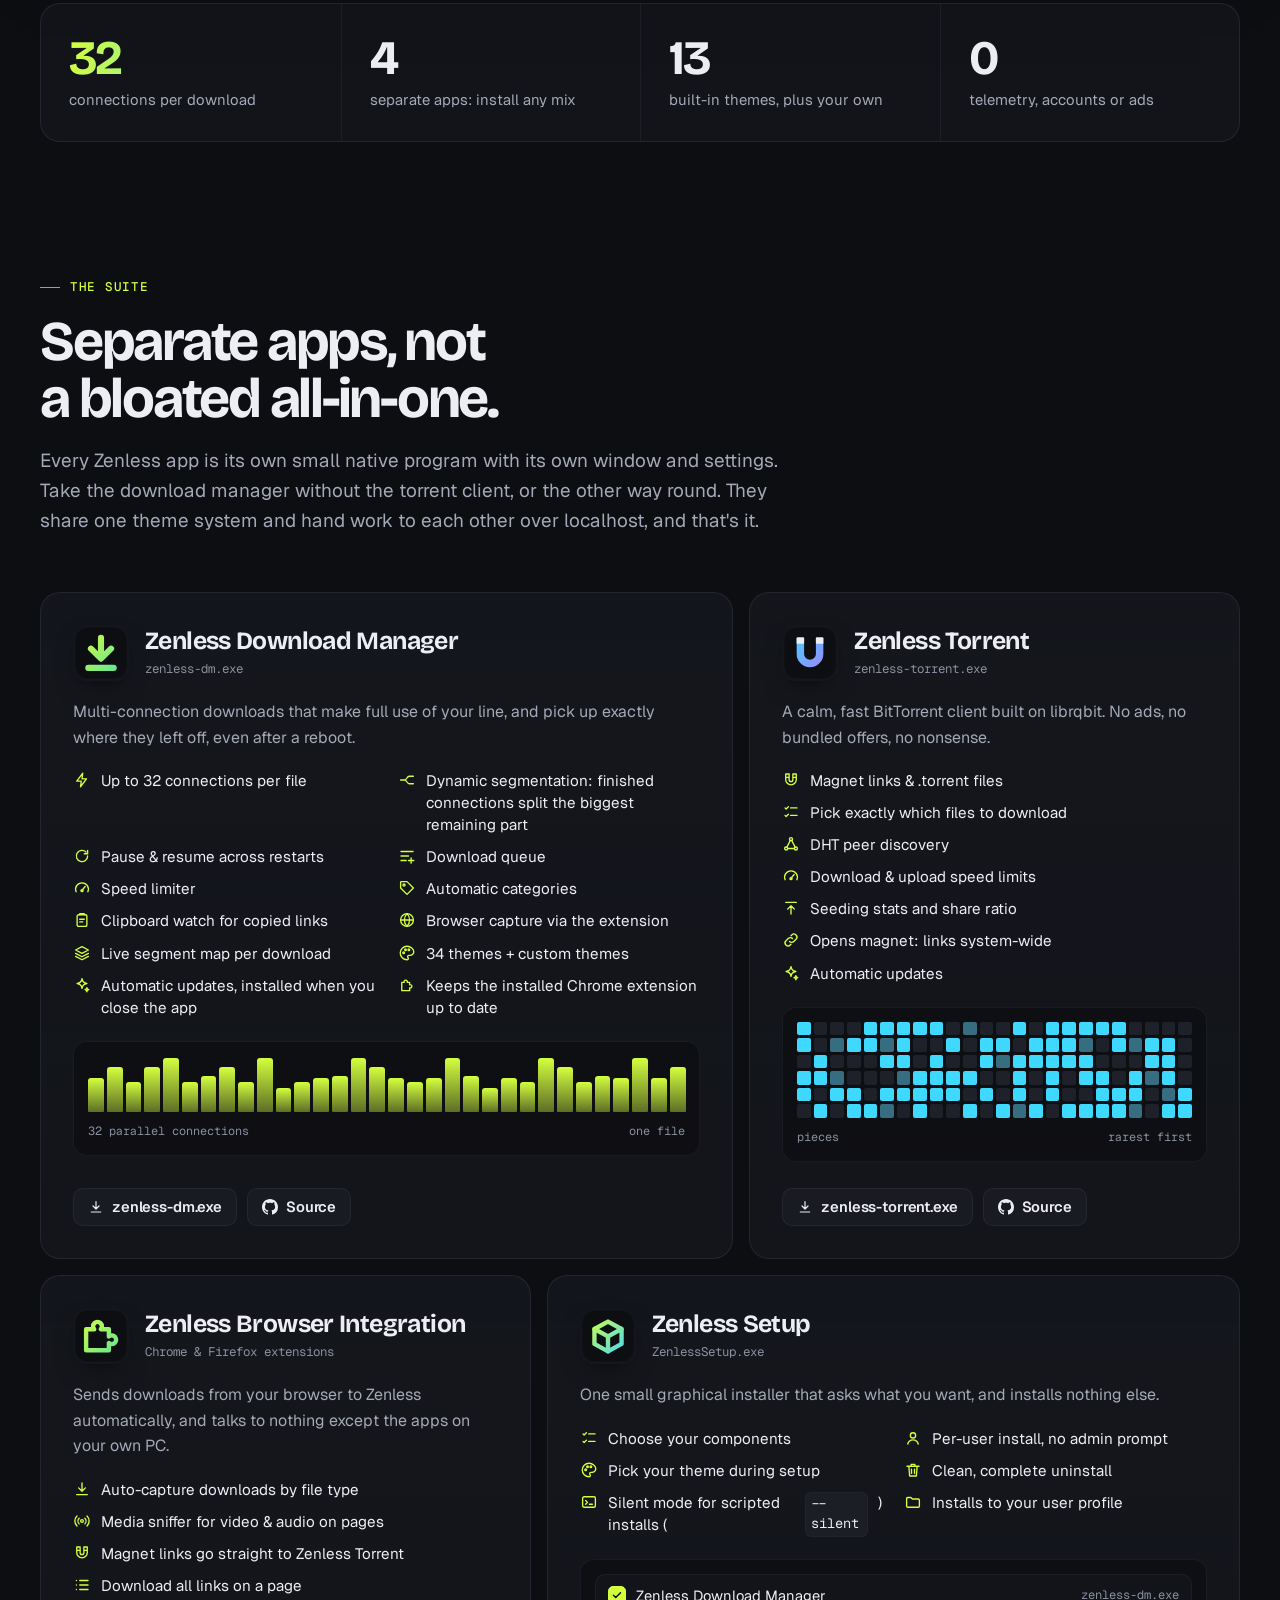
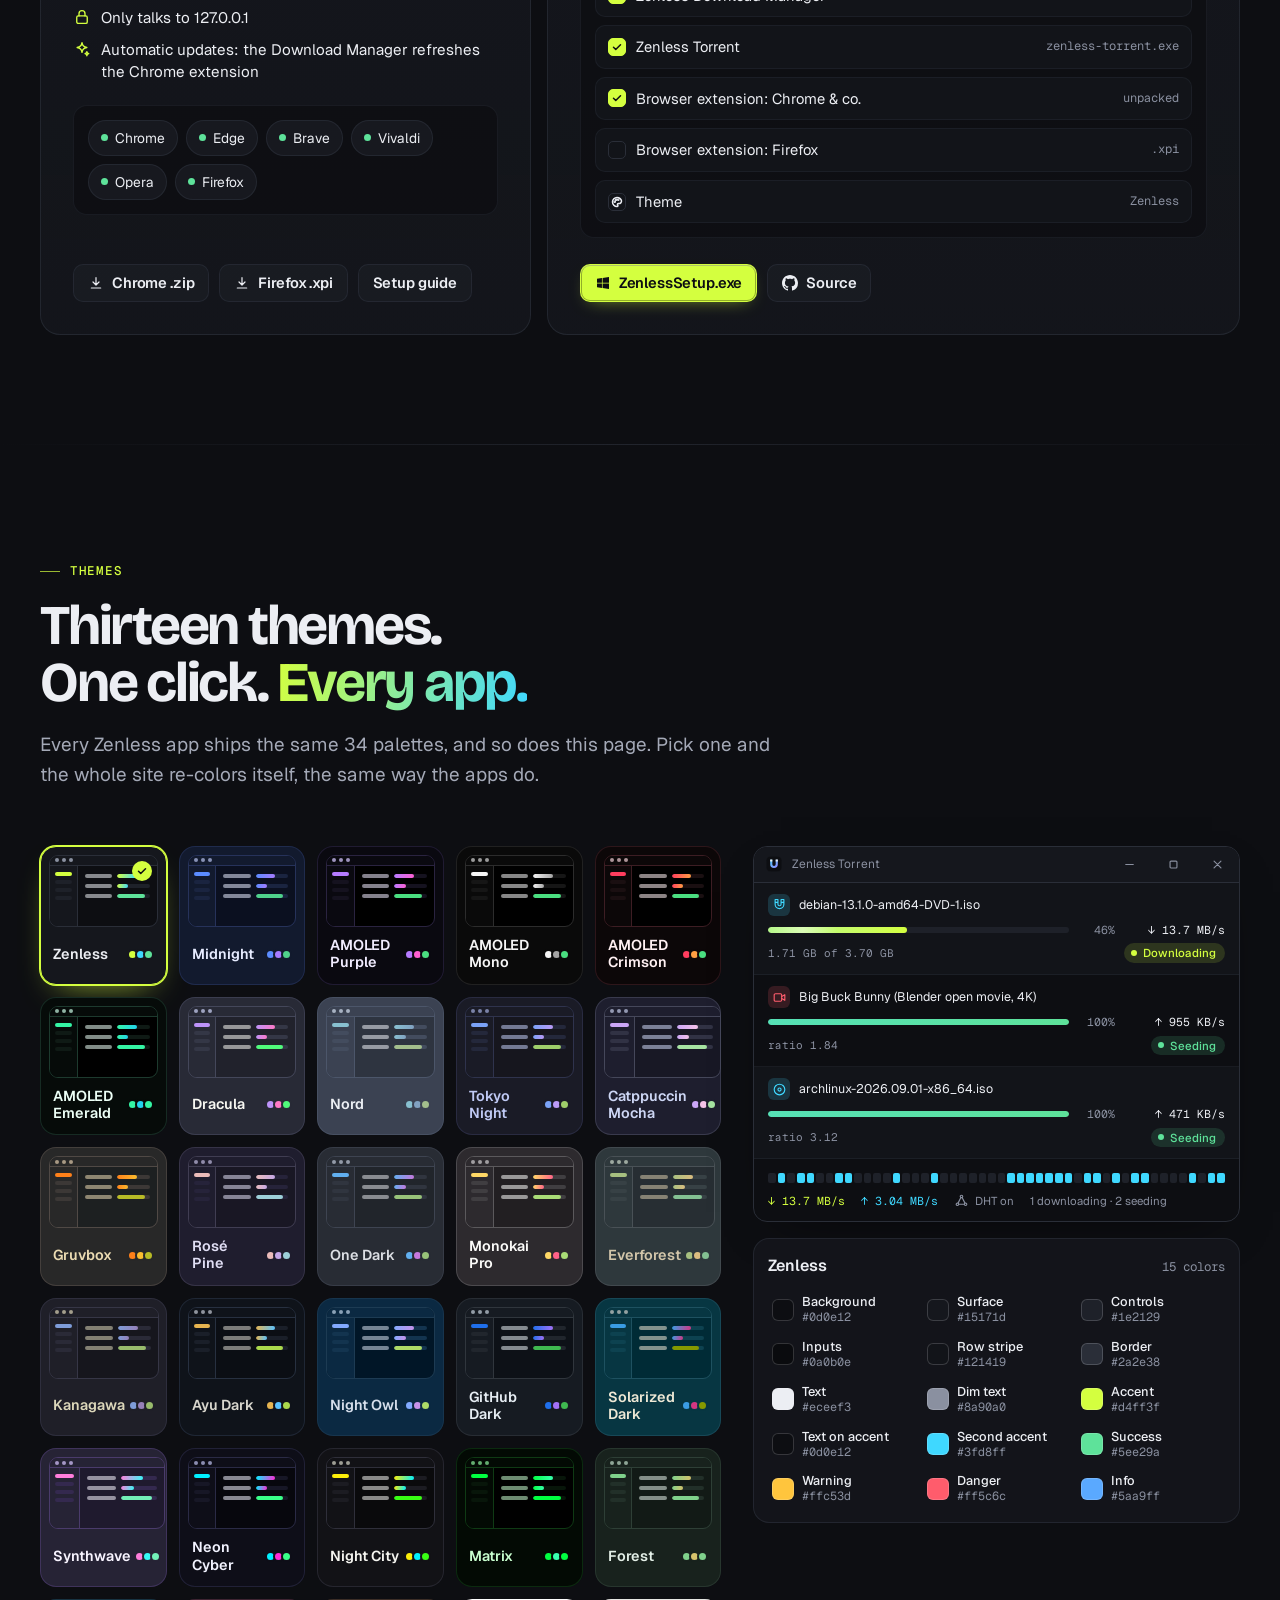
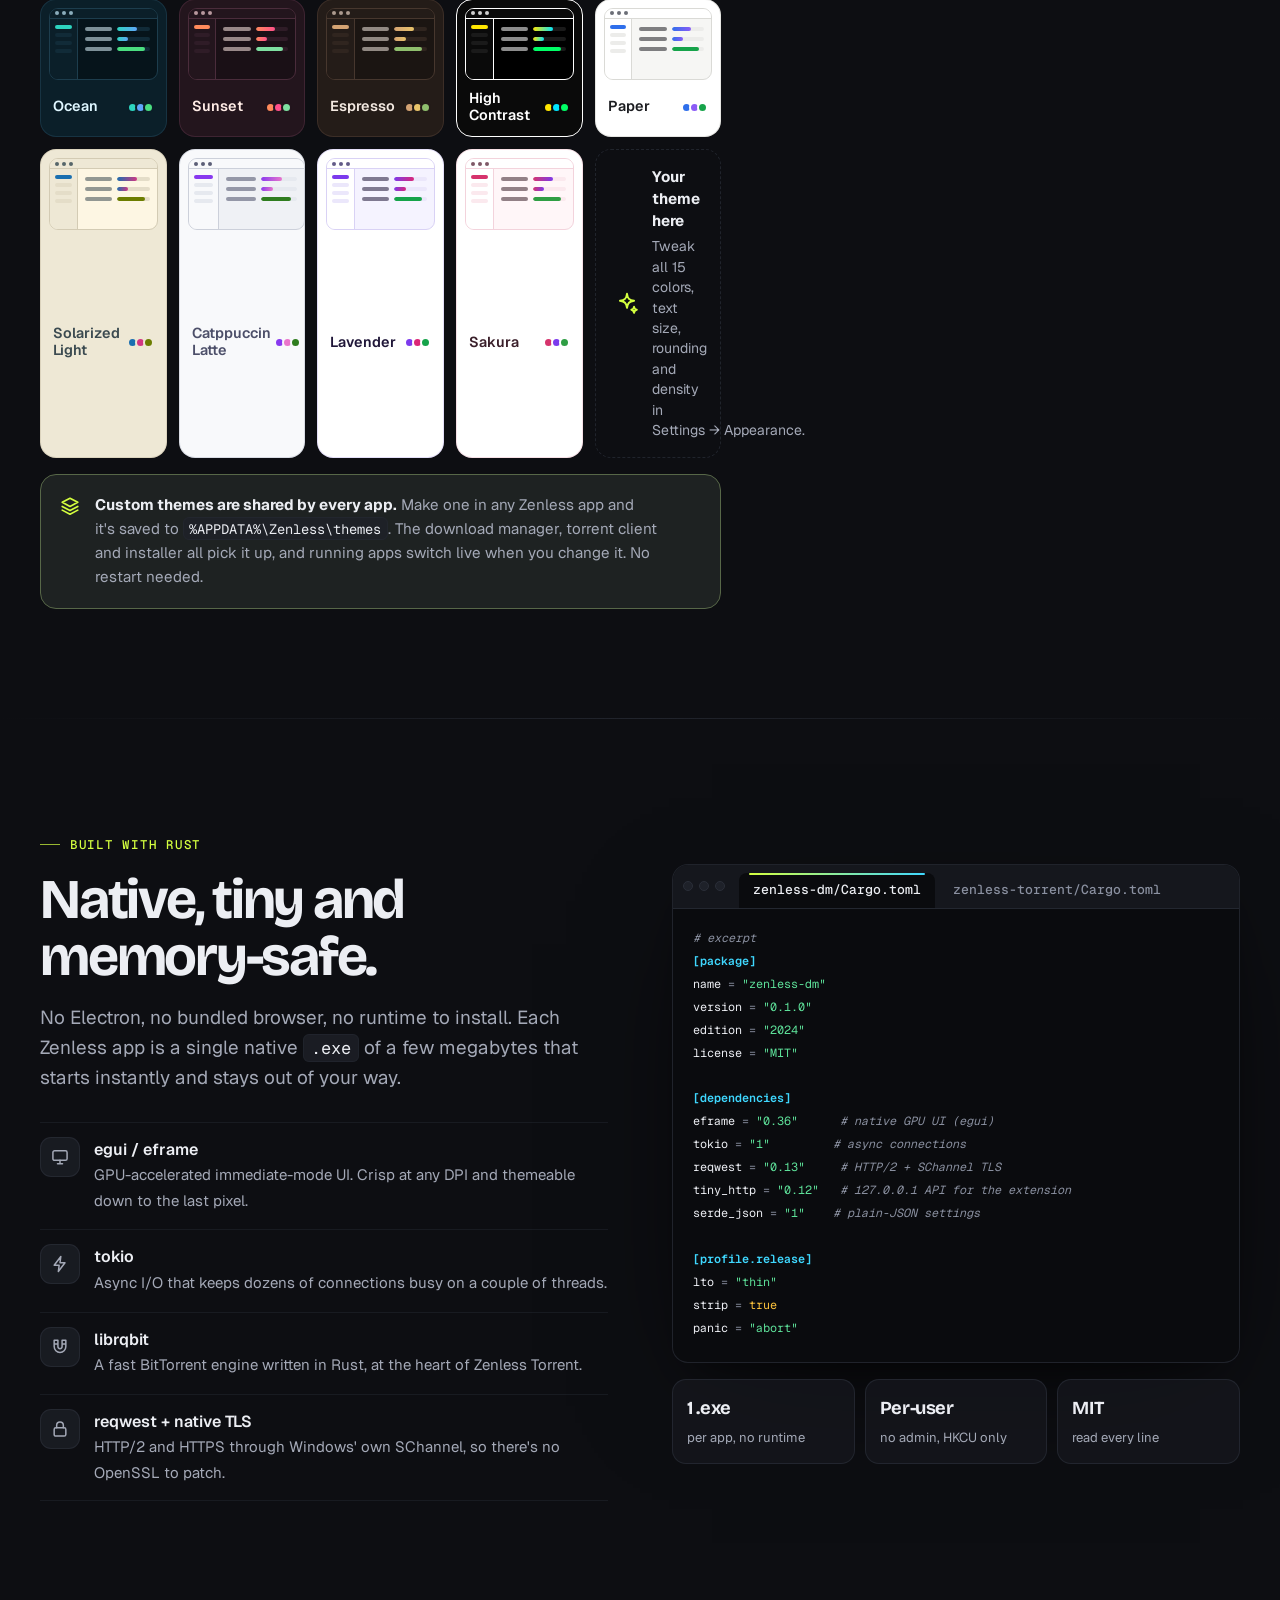
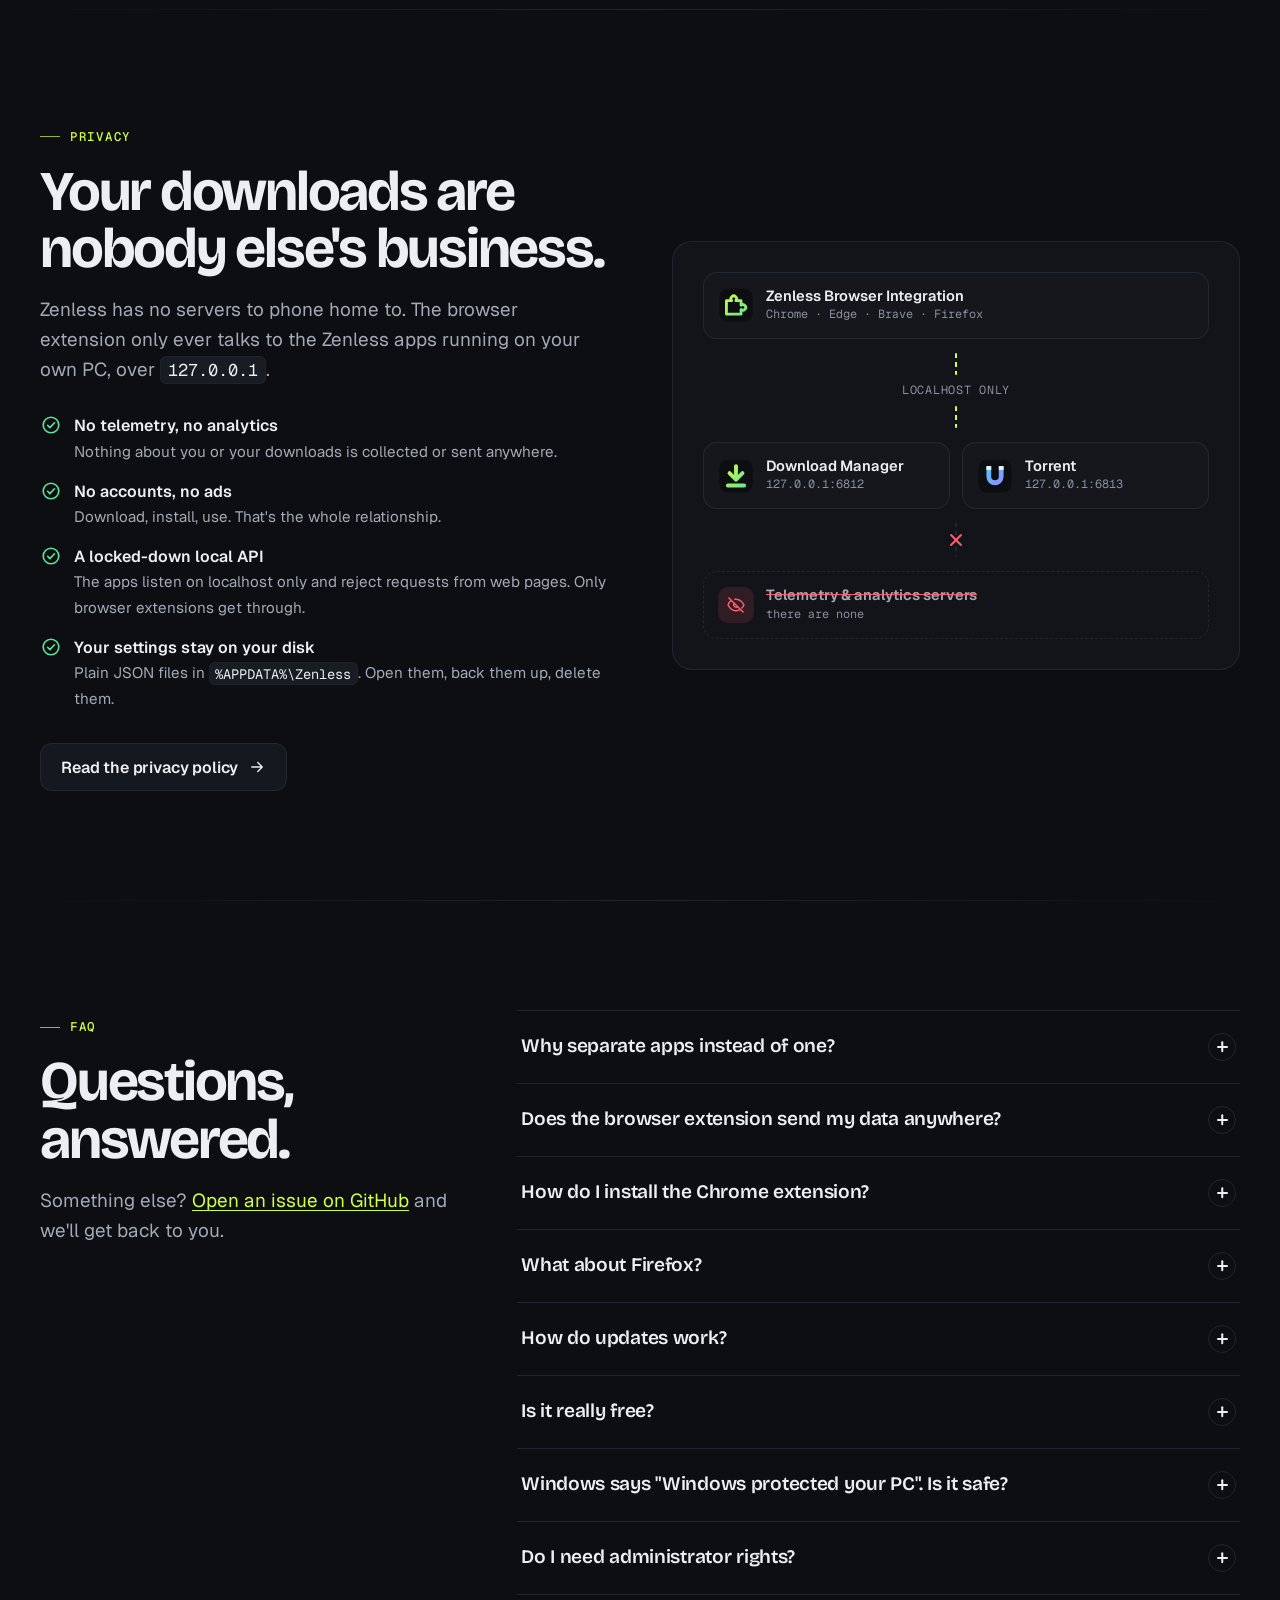
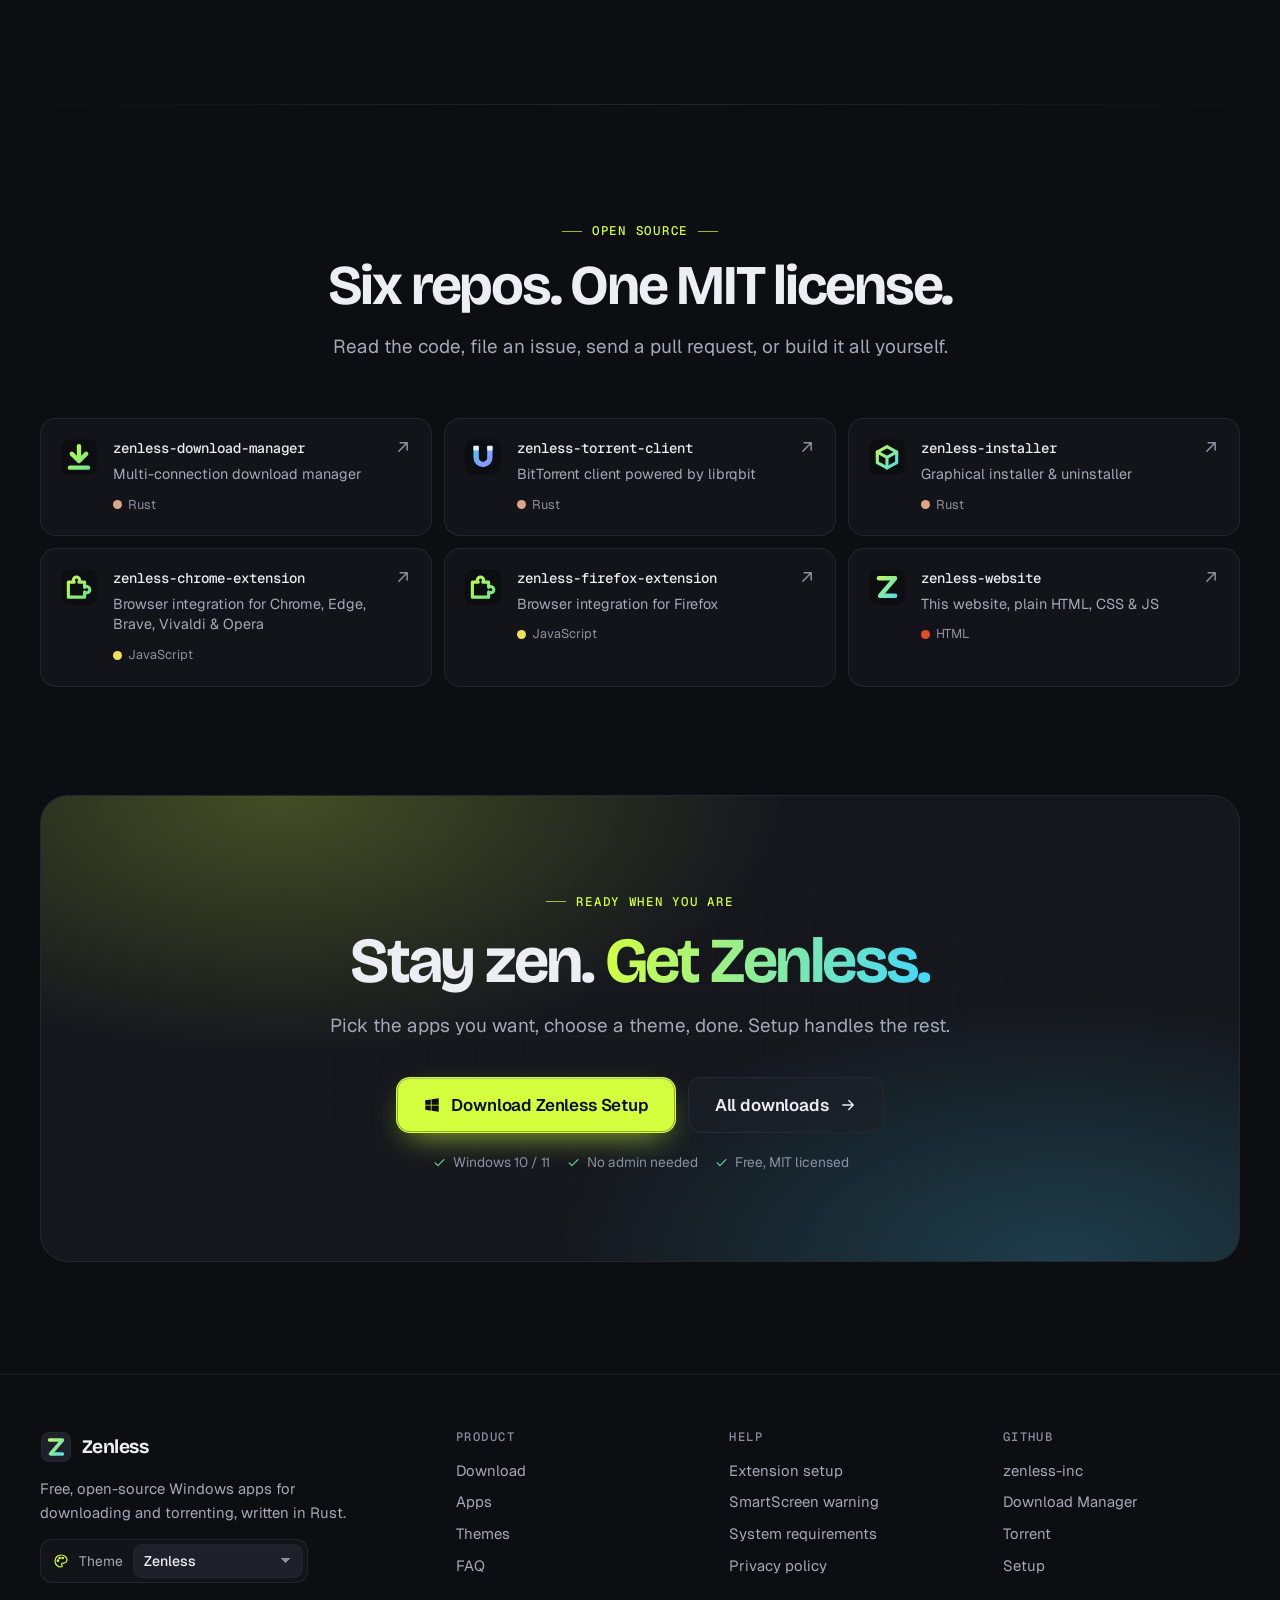
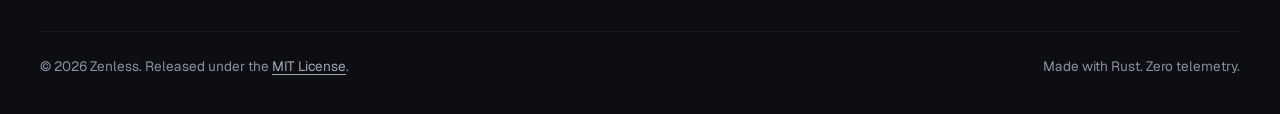
==== commit 7124cb91: "Website 0.2.2: 34 themes Regenerated palettes for all 34 themes; gen-themes.mjs now also writes the " ====
--- a/index.html
+++ b/index.html
@@ -32,10 +32,10 @@
   <link rel="preconnect" href="https://fonts.googleapis.com">
   <link rel="preconnect" href="https://fonts.gstatic.com" crossorigin>
   <link rel="stylesheet" href="https://fonts.googleapis.com/css2?family=Bricolage+Grotesque:opsz,wght@12..96,500..800&amp;family=Geist:wght@400..700&amp;family=Geist+Mono:wght@400..600&amp;display=swap">
-  <link rel="stylesheet" href="/assets/css/themes.css?v=0.1.0">
-  <link rel="stylesheet" href="/assets/css/site.css?v=0.1.0">
-  <script src="/assets/js/theme-init.js?v=0.1.0"></script>
-  <script src="/assets/js/site.js?v=0.1.0" defer></script>
+  <link rel="stylesheet" href="/assets/css/themes.css?v=0.2.2">
+  <link rel="stylesheet" href="/assets/css/site.css?v=0.2.2">
+  <script src="/assets/js/theme-init.js?v=0.2.2"></script>
+  <script src="/assets/js/site.js?v=0.2.2" defer></script>
 
   <script type="application/ld+json">
   {
@@ -45,7 +45,7 @@
     "description": "Free, open-source suite of native Windows apps: a multi-connection download manager, a BitTorrent client and browser integration.",
     "applicationCategory": "UtilitiesApplication",
     "operatingSystem": "Windows 10, Windows 11",
-    "softwareVersion": "0.2.1",
+    "softwareVersion": "0.2.2",
     "license": "https://opensource.org/licenses/MIT",
     "url": "https://zenless-suite.vercel.app/",
     "downloadUrl": "https://github.com/zenless-inc/zenless-installer/releases/latest/download/ZenlessSetup.exe",
@@ -72,11 +72,11 @@
         </ul>
       </nav>
       <div class="nav-actions">
-        <a class="icon-btn gh-link" href="https://github.com/zenless-inc" aria-label="Zenless on GitHub"><svg class="icon" aria-hidden="true"><use href="/assets/img/icons.svg?v=0.1.0#github"/></svg></a>
-        <a class="btn btn-primary btn-sm" href="/download"><svg class="icon" aria-hidden="true"><use href="/assets/img/icons.svg?v=0.1.0#download"/></svg>Download</a>
+        <a class="icon-btn gh-link" href="https://github.com/zenless-inc" aria-label="Zenless on GitHub"><svg class="icon" aria-hidden="true"><use href="/assets/img/icons.svg?v=0.2.2#github"/></svg></a>
+        <a class="btn btn-primary btn-sm" href="/download"><svg class="icon" aria-hidden="true"><use href="/assets/img/icons.svg?v=0.2.2#download"/></svg>Download</a>
         <button class="icon-btn nav-toggle" type="button" aria-expanded="false" aria-controls="nav-menu" aria-label="Open menu">
-          <svg class="icon icon-open" aria-hidden="true"><use href="/assets/img/icons.svg?v=0.1.0#menu"/></svg>
-          <svg class="icon icon-close" aria-hidden="true"><use href="/assets/img/icons.svg?v=0.1.0#x"/></svg>
+          <svg class="icon icon-open" aria-hidden="true"><use href="/assets/img/icons.svg?v=0.2.2#menu"/></svg>
+          <svg class="icon icon-close" aria-hidden="true"><use href="/assets/img/icons.svg?v=0.2.2#x"/></svg>
         </button>
       </div>
     </div>
@@ -90,7 +90,7 @@
         <div class="hero-mark rise rise-1">
           <svg class="mark" viewBox="0 0 256 256" role="img" aria-label="Zenless logo"><defs><linearGradient id="zg-hero" gradientUnits="userSpaceOnUse" x1="40" y1="40" x2="216" y2="216"><stop class="stop-a" offset="0"/><stop class="stop-b" offset="1"/></linearGradient></defs><rect class="mark-bg" x="12" y="12" width="232" height="232" rx="58"/><path class="mark-z" stroke="url(#zg-hero)" d="M76 72 H180 L84 184 H180"/></svg>
         </div>
-        <a class="pill rise rise-1" href="/download"><span class="pill-badge">v0.2</span>Free &amp; open source for Windows<svg class="icon" aria-hidden="true"><use href="/assets/img/icons.svg?v=0.1.0#arrow-right"/></svg></a>
+        <a class="pill rise rise-1" href="/download"><span class="pill-badge">v0.2</span>Free &amp; open source for Windows<svg class="icon" aria-hidden="true"><use href="/assets/img/icons.svg?v=0.2.2#arrow-right"/></svg></a>
         <h1 id="hero-title" class="hero-title rise rise-2">
           <span class="line">Download faster.</span>
           <span class="line">Torrent smarter.</span>
@@ -99,18 +99,18 @@
         <p class="hero-lead rise rise-3">Zenless is a family of <strong>tiny, native Windows apps written in Rust</strong>: a multi-connection download manager, a BitTorrent client and browser integration. Install only the ones you want.</p>
         <div class="cta-row rise rise-4">
           <a class="btn btn-primary btn-lg" href="https://github.com/zenless-inc/zenless-installer/releases/latest/download/ZenlessSetup.exe">
-            <svg class="icon" aria-hidden="true"><use href="/assets/img/icons.svg?v=0.1.0#windows"/></svg>
+            <svg class="icon" aria-hidden="true"><use href="/assets/img/icons.svg?v=0.2.2#windows"/></svg>
             Download Zenless Setup
           </a>
           <a class="btn btn-ghost btn-lg" href="https://github.com/zenless-inc">
-            <svg class="icon" aria-hidden="true"><use href="/assets/img/icons.svg?v=0.1.0#github"/></svg>
+            <svg class="icon" aria-hidden="true"><use href="/assets/img/icons.svg?v=0.2.2#github"/></svg>
             View on GitHub
           </a>
         </div>
         <ul class="fineprint rise rise-4" aria-label="Requirements">
-          <li><svg class="icon" aria-hidden="true"><use href="/assets/img/icons.svg?v=0.1.0#check"/></svg>Windows 10 / 11</li>
-          <li><svg class="icon" aria-hidden="true"><use href="/assets/img/icons.svg?v=0.1.0#check"/></svg>No admin needed</li>
-          <li><svg class="icon" aria-hidden="true"><use href="/assets/img/icons.svg?v=0.1.0#check"/></svg>Free, MIT licensed</li>
+          <li><svg class="icon" aria-hidden="true"><use href="/assets/img/icons.svg?v=0.2.2#check"/></svg>Windows 10 / 11</li>
+          <li><svg class="icon" aria-hidden="true"><use href="/assets/img/icons.svg?v=0.2.2#check"/></svg>No admin needed</li>
+          <li><svg class="icon" aria-hidden="true"><use href="/assets/img/icons.svg?v=0.2.2#check"/></svg>Free, MIT licensed</li>
         </ul>
       </div>
 
@@ -121,36 +121,36 @@
             <img src="/assets/img/download-manager.svg" alt="" width="16" height="16">
             <span class="dm-title">Zenless Download Manager</span>
             <span class="dm-winbtns" aria-hidden="true">
-              <span><svg class="icon"><use href="/assets/img/icons.svg?v=0.1.0#minus"/></svg></span>
-              <span><svg class="icon"><use href="/assets/img/icons.svg?v=0.1.0#square"/></svg></span>
-              <span><svg class="icon"><use href="/assets/img/icons.svg?v=0.1.0#x"/></svg></span>
+              <span><svg class="icon"><use href="/assets/img/icons.svg?v=0.2.2#minus"/></svg></span>
+              <span><svg class="icon"><use href="/assets/img/icons.svg?v=0.2.2#square"/></svg></span>
+              <span><svg class="icon"><use href="/assets/img/icons.svg?v=0.2.2#x"/></svg></span>
             </span>
           </div>
           <div class="dm-toolbar">
-            <span class="dm-tb primary"><svg class="icon"><use href="/assets/img/icons.svg?v=0.1.0#plus"/></svg><span class="tb-label">Add URL</span></span>
-            <span class="dm-tb"><svg class="icon"><use href="/assets/img/icons.svg?v=0.1.0#play"/></svg><span class="tb-label">Resume</span></span>
-            <span class="dm-tb"><svg class="icon"><use href="/assets/img/icons.svg?v=0.1.0#pause"/></svg><span class="tb-label">Pause</span></span>
-            <span class="dm-tb opt"><svg class="icon"><use href="/assets/img/icons.svg?v=0.1.0#stop"/></svg><span class="tb-label">Stop</span></span>
-            <span class="dm-tb"><svg class="icon"><use href="/assets/img/icons.svg?v=0.1.0#trash"/></svg><span class="tb-label">Delete</span></span>
+            <span class="dm-tb primary"><svg class="icon"><use href="/assets/img/icons.svg?v=0.2.2#plus"/></svg><span class="tb-label">Add URL</span></span>
+            <span class="dm-tb"><svg class="icon"><use href="/assets/img/icons.svg?v=0.2.2#play"/></svg><span class="tb-label">Resume</span></span>
+            <span class="dm-tb"><svg class="icon"><use href="/assets/img/icons.svg?v=0.2.2#pause"/></svg><span class="tb-label">Pause</span></span>
+            <span class="dm-tb opt"><svg class="icon"><use href="/assets/img/icons.svg?v=0.2.2#stop"/></svg><span class="tb-label">Stop</span></span>
+            <span class="dm-tb"><svg class="icon"><use href="/assets/img/icons.svg?v=0.2.2#trash"/></svg><span class="tb-label">Delete</span></span>
             <span class="dm-sep opt"></span>
-            <span class="dm-tb opt"><svg class="icon"><use href="/assets/img/icons.svg?v=0.1.0#queue"/></svg><span class="tb-label">Queue</span></span>
-            <span class="dm-tb opt"><svg class="icon"><use href="/assets/img/icons.svg?v=0.1.0#gauge"/></svg><span class="tb-label">Limiter</span></span>
-            <span class="dm-tb opt"><svg class="icon"><use href="/assets/img/icons.svg?v=0.1.0#sliders"/></svg><span class="tb-label">Settings</span></span>
-            <span class="dm-search"><svg class="icon"><use href="/assets/img/icons.svg?v=0.1.0#search"/></svg><span class="search-text">Search downloads</span></span>
+            <span class="dm-tb opt"><svg class="icon"><use href="/assets/img/icons.svg?v=0.2.2#queue"/></svg><span class="tb-label">Queue</span></span>
+            <span class="dm-tb opt"><svg class="icon"><use href="/assets/img/icons.svg?v=0.2.2#gauge"/></svg><span class="tb-label">Limiter</span></span>
+            <span class="dm-tb opt"><svg class="icon"><use href="/assets/img/icons.svg?v=0.2.2#sliders"/></svg><span class="tb-label">Settings</span></span>
+            <span class="dm-search"><svg class="icon"><use href="/assets/img/icons.svg?v=0.2.2#search"/></svg><span class="search-text">Search downloads</span></span>
           </div>
           <div class="dm-body">
             <div class="dm-side">
               <div class="dm-lbl">Library</div>
-              <div class="dm-nav on"><svg class="icon"><use href="/assets/img/icons.svg?v=0.1.0#list"/></svg>All downloads<span class="n">24</span></div>
-              <div class="dm-nav"><svg class="icon"><use href="/assets/img/icons.svg?v=0.1.0#download"/></svg>Downloading<span class="n">3</span></div>
-              <div class="dm-nav"><svg class="icon"><use href="/assets/img/icons.svg?v=0.1.0#hourglass"/></svg>Queued<span class="n">2</span></div>
-              <div class="dm-nav"><svg class="icon"><use href="/assets/img/icons.svg?v=0.1.0#check-circle"/></svg>Completed<span class="n">18</span></div>
+              <div class="dm-nav on"><svg class="icon"><use href="/assets/img/icons.svg?v=0.2.2#list"/></svg>All downloads<span class="n">24</span></div>
+              <div class="dm-nav"><svg class="icon"><use href="/assets/img/icons.svg?v=0.2.2#download"/></svg>Downloading<span class="n">3</span></div>
+              <div class="dm-nav"><svg class="icon"><use href="/assets/img/icons.svg?v=0.2.2#hourglass"/></svg>Queued<span class="n">2</span></div>
+              <div class="dm-nav"><svg class="icon"><use href="/assets/img/icons.svg?v=0.2.2#check-circle"/></svg>Completed<span class="n">18</span></div>
               <div class="dm-lbl">Categories</div>
-              <div class="dm-nav"><svg class="icon"><use href="/assets/img/icons.svg?v=0.1.0#archive"/></svg>Compressed<span class="n">6</span></div>
-              <div class="dm-nav"><svg class="icon"><use href="/assets/img/icons.svg?v=0.1.0#doc"/></svg>Documents<span class="n">4</span></div>
-              <div class="dm-nav"><svg class="icon"><use href="/assets/img/icons.svg?v=0.1.0#music"/></svg>Music<span class="n">3</span></div>
-              <div class="dm-nav"><svg class="icon"><use href="/assets/img/icons.svg?v=0.1.0#package"/></svg>Programs<span class="n">7</span></div>
-              <div class="dm-nav"><svg class="icon"><use href="/assets/img/icons.svg?v=0.1.0#video"/></svg>Video<span class="n">4</span></div>
+              <div class="dm-nav"><svg class="icon"><use href="/assets/img/icons.svg?v=0.2.2#archive"/></svg>Compressed<span class="n">6</span></div>
+              <div class="dm-nav"><svg class="icon"><use href="/assets/img/icons.svg?v=0.2.2#doc"/></svg>Documents<span class="n">4</span></div>
+              <div class="dm-nav"><svg class="icon"><use href="/assets/img/icons.svg?v=0.2.2#music"/></svg>Music<span class="n">3</span></div>
+              <div class="dm-nav"><svg class="icon"><use href="/assets/img/icons.svg?v=0.2.2#package"/></svg>Programs<span class="n">7</span></div>
+              <div class="dm-nav"><svg class="icon"><use href="/assets/img/icons.svg?v=0.2.2#video"/></svg>Video<span class="n">4</span></div>
               <div class="dm-side-foot">
                 <div class="dm-toggle-row">Speed limiter<span class="dm-switch"></span></div>
                 <div class="dm-toggle-row">Clipboard watch<span class="dm-switch on"></span></div>
@@ -163,7 +163,7 @@
                   <span>Name</span><span class="col-size">Size</span><span>Progress</span><span class="col-speed">Speed</span><span class="col-eta">Time left</span><span class="col-status">Status</span>
                 </div>
                 <div class="dm-tr sel" data-row data-main data-state="downloading" data-size="6301999104" data-p="0.36">
-                  <div class="dm-name"><span class="ficon c-accent2"><svg class="icon"><use href="/assets/img/icons.svg?v=0.1.0#disc"/></svg></span><span>ubuntu-24.04.3-desktop-amd64.iso</span></div>
+                  <div class="dm-name"><span class="ficon c-accent2"><svg class="icon"><use href="/assets/img/icons.svg?v=0.2.2#disc"/></svg></span><span>ubuntu-24.04.3-desktop-amd64.iso</span></div>
                   <span class="num col-size">5.87 GB</span>
                   <div class="dm-prog"><div class="bar"><i></i></div><span class="num pct" data-f="pct">36%</span></div>
                   <span class="num hi col-speed" data-f="speed">—</span>
@@ -171,7 +171,7 @@
                   <span class="col-status"><span class="st" data-f="status">Downloading</span></span>
                 </div>
                 <div class="dm-tr" data-row data-state="downloading" data-size="385875968" data-p="0.58" data-speed="9856000">
-                  <div class="dm-name"><span class="ficon c-accent"><svg class="icon"><use href="/assets/img/icons.svg?v=0.1.0#package"/></svg></span><span>blender-4.5.3-windows-x64.msi</span></div>
+                  <div class="dm-name"><span class="ficon c-accent"><svg class="icon"><use href="/assets/img/icons.svg?v=0.2.2#package"/></svg></span><span>blender-4.5.3-windows-x64.msi</span></div>
                   <span class="num col-size">368 MB</span>
                   <div class="dm-prog"><div class="bar"><i></i></div><span class="num pct" data-f="pct">58%</span></div>
                   <span class="num hi col-speed" data-f="speed">—</span>
@@ -179,7 +179,7 @@
                   <span class="col-status"><span class="st" data-f="status">Downloading</span></span>
                 </div>
                 <div class="dm-tr" data-row data-state="downloading" data-size="2297807667" data-p="0.21" data-speed="22020096">
-                  <div class="dm-name"><span class="ficon c-danger"><svg class="icon"><use href="/assets/img/icons.svg?v=0.1.0#video"/></svg></span><span>sintel-2010-open-movie-4k.mkv</span></div>
+                  <div class="dm-name"><span class="ficon c-danger"><svg class="icon"><use href="/assets/img/icons.svg?v=0.2.2#video"/></svg></span><span>sintel-2010-open-movie-4k.mkv</span></div>
                   <span class="num col-size">2.14 GB</span>
                   <div class="dm-prog"><div class="bar"><i></i></div><span class="num pct" data-f="pct">21%</span></div>
                   <span class="num hi col-speed" data-f="speed">—</span>
@@ -187,7 +187,7 @@
                   <span class="col-status"><span class="st" data-f="status">Downloading</span></span>
                 </div>
                 <div class="dm-tr" data-row data-state="completed" data-size="11744051" data-p="1">
-                  <div class="dm-name"><span class="ficon c-accent"><svg class="icon"><use href="/assets/img/icons.svg?v=0.1.0#package"/></svg></span><span>rustup-init.exe</span></div>
+                  <div class="dm-name"><span class="ficon c-accent"><svg class="icon"><use href="/assets/img/icons.svg?v=0.2.2#package"/></svg></span><span>rustup-init.exe</span></div>
                   <span class="num col-size">11.2 MB</span>
                   <div class="dm-prog"><div class="bar"><i></i></div><span class="num pct" data-f="pct">100%</span></div>
                   <span class="num col-speed" data-f="speed">—</span>
@@ -195,7 +195,7 @@
                   <span class="col-status"><span class="st" data-f="status">Completed</span></span>
                 </div>
                 <div class="dm-tr" data-row data-state="queued" data-size="933232640" data-p="0">
-                  <div class="dm-name"><span class="ficon c-info"><svg class="icon"><use href="/assets/img/icons.svg?v=0.1.0#database"/></svg></span><span>open-dataset-2026-q3.parquet</span></div>
+                  <div class="dm-name"><span class="ficon c-info"><svg class="icon"><use href="/assets/img/icons.svg?v=0.2.2#database"/></svg></span><span>open-dataset-2026-q3.parquet</span></div>
                   <span class="num col-size">890 MB</span>
                   <div class="dm-prog"><div class="bar"><i></i></div><span class="num pct" data-f="pct">0%</span></div>
                   <span class="num col-speed" data-f="speed">—</span>
@@ -203,7 +203,7 @@
                   <span class="col-status"><span class="st" data-f="status">Queued</span></span>
                 </div>
                 <div class="dm-tr extra" data-row data-state="paused" data-size="88709939" data-p="0.63">
-                  <div class="dm-name"><span class="ficon c-success"><svg class="icon"><use href="/assets/img/icons.svg?v=0.1.0#music"/></svg></span><span>podcast-ep142-final.mp3</span></div>
+                  <div class="dm-name"><span class="ficon c-success"><svg class="icon"><use href="/assets/img/icons.svg?v=0.2.2#music"/></svg></span><span>podcast-ep142-final.mp3</span></div>
                   <span class="num col-size">84.6 MB</span>
                   <div class="dm-prog"><div class="bar"><i></i></div><span class="num pct" data-f="pct">63%</span></div>
                   <span class="num col-speed" data-f="speed">—</span>
@@ -211,7 +211,7 @@
                   <span class="col-status"><span class="st" data-f="status">Paused</span></span>
                 </div>
                 <div class="dm-tr extra" data-row data-state="queued" data-size="1288490188" data-p="0">
-                  <div class="dm-name"><span class="ficon c-warning"><svg class="icon"><use href="/assets/img/icons.svg?v=0.1.0#archive"/></svg></span><span>font-collection-2026.zip</span></div>
+                  <div class="dm-name"><span class="ficon c-warning"><svg class="icon"><use href="/assets/img/icons.svg?v=0.2.2#archive"/></svg></span><span>font-collection-2026.zip</span></div>
                   <span class="num col-size">1.20 GB</span>
                   <div class="dm-prog"><div class="bar"><i></i></div><span class="num pct" data-f="pct">0%</span></div>
                   <span class="num col-speed" data-f="speed">—</span>
@@ -243,10 +243,10 @@
             </div>
           </div>
           <div class="dm-statusbar">
-            <span><svg class="icon"><use href="/assets/img/icons.svg?v=0.1.0#download"/></svg><b class="spd" data-d="total">—</b></span>
+            <span><svg class="icon"><use href="/assets/img/icons.svg?v=0.2.2#download"/></svg><b class="spd" data-d="total">—</b></span>
             <span data-d="active">3 active · 2 queued</span>
-            <span class="opt"><svg class="icon"><use href="/assets/img/icons.svg?v=0.1.0#gauge"/></svg>Limiter off</span>
-            <span class="opt"><svg class="icon"><use href="/assets/img/icons.svg?v=0.1.0#clipboard"/></svg>Clipboard watch on</span>
+            <span class="opt"><svg class="icon"><use href="/assets/img/icons.svg?v=0.2.2#gauge"/></svg>Limiter off</span>
+            <span class="opt"><svg class="icon"><use href="/assets/img/icons.svg?v=0.2.2#clipboard"/></svg>Clipboard watch on</span>
             <svg class="dm-spark" data-spark viewBox="0 0 90 18" preserveAspectRatio="none" aria-hidden="true"><polygon points="0,18 90,18"/><polyline points="0,18 90,18"/></svg>
           </div>
         </div>
@@ -287,18 +287,18 @@
             </div>
             <p class="card-desc">Multi-connection downloads that make full use of your line, and pick up exactly where they left off, even after a reboot.</p>
             <ul class="feats two">
-              <li><svg class="icon" aria-hidden="true"><use href="/assets/img/icons.svg?v=0.1.0#bolt"/></svg>Up to 32 connections per file</li>
-              <li><svg class="icon" aria-hidden="true"><use href="/assets/img/icons.svg?v=0.1.0#split"/></svg>Dynamic segmentation: finished connections split the biggest remaining part</li>
-              <li><svg class="icon" aria-hidden="true"><use href="/assets/img/icons.svg?v=0.1.0#refresh"/></svg>Pause &amp; resume across restarts</li>
-              <li><svg class="icon" aria-hidden="true"><use href="/assets/img/icons.svg?v=0.1.0#queue"/></svg>Download queue</li>
-              <li><svg class="icon" aria-hidden="true"><use href="/assets/img/icons.svg?v=0.1.0#gauge"/></svg>Speed limiter</li>
-              <li><svg class="icon" aria-hidden="true"><use href="/assets/img/icons.svg?v=0.1.0#tag"/></svg>Automatic categories</li>
-              <li><svg class="icon" aria-hidden="true"><use href="/assets/img/icons.svg?v=0.1.0#clipboard"/></svg>Clipboard watch for copied links</li>
-              <li><svg class="icon" aria-hidden="true"><use href="/assets/img/icons.svg?v=0.1.0#globe"/></svg>Browser capture via the extension</li>
-              <li><svg class="icon" aria-hidden="true"><use href="/assets/img/icons.svg?v=0.1.0#layers"/></svg>Live segment map per download</li>
-              <li><svg class="icon" aria-hidden="true"><use href="/assets/img/icons.svg?v=0.1.0#palette"/></svg>13 themes + custom themes</li>
-              <li><svg class="icon" aria-hidden="true"><use href="/assets/img/icons.svg?v=0.1.0#sparkle"/></svg>Automatic updates, installed when you close the app</li>
-              <li><svg class="icon" aria-hidden="true"><use href="/assets/img/icons.svg?v=0.1.0#puzzle"/></svg>Keeps the installed Chrome extension up to date</li>
+              <li><svg class="icon" aria-hidden="true"><use href="/assets/img/icons.svg?v=0.2.2#bolt"/></svg>Up to 32 connections per file</li>
+              <li><svg class="icon" aria-hidden="true"><use href="/assets/img/icons.svg?v=0.2.2#split"/></svg>Dynamic segmentation: finished connections split the biggest remaining part</li>
+              <li><svg class="icon" aria-hidden="true"><use href="/assets/img/icons.svg?v=0.2.2#refresh"/></svg>Pause &amp; resume across restarts</li>
+              <li><svg class="icon" aria-hidden="true"><use href="/assets/img/icons.svg?v=0.2.2#queue"/></svg>Download queue</li>
+              <li><svg class="icon" aria-hidden="true"><use href="/assets/img/icons.svg?v=0.2.2#gauge"/></svg>Speed limiter</li>
+              <li><svg class="icon" aria-hidden="true"><use href="/assets/img/icons.svg?v=0.2.2#tag"/></svg>Automatic categories</li>
+              <li><svg class="icon" aria-hidden="true"><use href="/assets/img/icons.svg?v=0.2.2#clipboard"/></svg>Clipboard watch for copied links</li>
+              <li><svg class="icon" aria-hidden="true"><use href="/assets/img/icons.svg?v=0.2.2#globe"/></svg>Browser capture via the extension</li>
+              <li><svg class="icon" aria-hidden="true"><use href="/assets/img/icons.svg?v=0.2.2#layers"/></svg>Live segment map per download</li>
+              <li><svg class="icon" aria-hidden="true"><use href="/assets/img/icons.svg?v=0.2.2#palette"/></svg>34 themes + custom themes</li>
+              <li><svg class="icon" aria-hidden="true"><use href="/assets/img/icons.svg?v=0.2.2#sparkle"/></svg>Automatic updates, installed when you close the app</li>
+              <li><svg class="icon" aria-hidden="true"><use href="/assets/img/icons.svg?v=0.2.2#puzzle"/></svg>Keeps the installed Chrome extension up to date</li>
             </ul>
             <div class="card-visual" aria-hidden="true">
               <div class="conn-viz">
@@ -310,8 +310,8 @@
               <div class="viz-caption"><span>32 parallel connections</span><span>one file</span></div>
             </div>
             <div class="card-foot">
-              <a class="btn btn-ghost btn-sm" href="https://github.com/zenless-inc/zenless-download-manager/releases/latest/download/zenless-dm.exe"><svg class="icon" aria-hidden="true"><use href="/assets/img/icons.svg?v=0.1.0#download"/></svg>zenless-dm.exe</a>
-              <a class="btn btn-ghost btn-sm" href="https://github.com/zenless-inc/zenless-download-manager"><svg class="icon" aria-hidden="true"><use href="/assets/img/icons.svg?v=0.1.0#github"/></svg>Source</a>
+              <a class="btn btn-ghost btn-sm" href="https://github.com/zenless-inc/zenless-download-manager/releases/latest/download/zenless-dm.exe"><svg class="icon" aria-hidden="true"><use href="/assets/img/icons.svg?v=0.2.2#download"/></svg>zenless-dm.exe</a>
+              <a class="btn btn-ghost btn-sm" href="https://github.com/zenless-inc/zenless-download-manager"><svg class="icon" aria-hidden="true"><use href="/assets/img/icons.svg?v=0.2.2#github"/></svg>Source</a>
             </div>
           </article>
 
@@ -326,21 +326,21 @@
             </div>
             <p class="card-desc">A calm, fast BitTorrent client built on librqbit. No ads, no bundled offers, no nonsense.</p>
             <ul class="feats">
-              <li><svg class="icon" aria-hidden="true"><use href="/assets/img/icons.svg?v=0.1.0#magnet"/></svg>Magnet links &amp; .torrent files</li>
-              <li><svg class="icon" aria-hidden="true"><use href="/assets/img/icons.svg?v=0.1.0#checklist"/></svg>Pick exactly which files to download</li>
-              <li><svg class="icon" aria-hidden="true"><use href="/assets/img/icons.svg?v=0.1.0#network"/></svg>DHT peer discovery</li>
-              <li><svg class="icon" aria-hidden="true"><use href="/assets/img/icons.svg?v=0.1.0#gauge"/></svg>Download &amp; upload speed limits</li>
-              <li><svg class="icon" aria-hidden="true"><use href="/assets/img/icons.svg?v=0.1.0#upload"/></svg>Seeding stats and share ratio</li>
-              <li><svg class="icon" aria-hidden="true"><use href="/assets/img/icons.svg?v=0.1.0#link"/></svg>Opens magnet: links system-wide</li>
-              <li><svg class="icon" aria-hidden="true"><use href="/assets/img/icons.svg?v=0.1.0#sparkle"/></svg>Automatic updates</li>
+              <li><svg class="icon" aria-hidden="true"><use href="/assets/img/icons.svg?v=0.2.2#magnet"/></svg>Magnet links &amp; .torrent files</li>
+              <li><svg class="icon" aria-hidden="true"><use href="/assets/img/icons.svg?v=0.2.2#checklist"/></svg>Pick exactly which files to download</li>
+              <li><svg class="icon" aria-hidden="true"><use href="/assets/img/icons.svg?v=0.2.2#network"/></svg>DHT peer discovery</li>
+              <li><svg class="icon" aria-hidden="true"><use href="/assets/img/icons.svg?v=0.2.2#gauge"/></svg>Download &amp; upload speed limits</li>
+              <li><svg class="icon" aria-hidden="true"><use href="/assets/img/icons.svg?v=0.2.2#upload"/></svg>Seeding stats and share ratio</li>
+              <li><svg class="icon" aria-hidden="true"><use href="/assets/img/icons.svg?v=0.2.2#link"/></svg>Opens magnet: links system-wide</li>
+              <li><svg class="icon" aria-hidden="true"><use href="/assets/img/icons.svg?v=0.2.2#sparkle"/></svg>Automatic updates</li>
             </ul>
             <div class="card-visual" aria-hidden="true">
               <div class="pieces" data-pieces></div>
               <div class="viz-caption"><span>pieces</span><span>rarest first</span></div>
             </div>
             <div class="card-foot">
-              <a class="btn btn-ghost btn-sm" href="https://github.com/zenless-inc/zenless-torrent-client/releases/latest/download/zenless-torrent.exe"><svg class="icon" aria-hidden="true"><use href="/assets/img/icons.svg?v=0.1.0#download"/></svg>zenless-torrent.exe</a>
-              <a class="btn btn-ghost btn-sm" href="https://github.com/zenless-inc/zenless-torrent-client"><svg class="icon" aria-hidden="true"><use href="/assets/img/icons.svg?v=0.1.0#github"/></svg>Source</a>
+              <a class="btn btn-ghost btn-sm" href="https://github.com/zenless-inc/zenless-torrent-client/releases/latest/download/zenless-torrent.exe"><svg class="icon" aria-hidden="true"><use href="/assets/img/icons.svg?v=0.2.2#download"/></svg>zenless-torrent.exe</a>
+              <a class="btn btn-ghost btn-sm" href="https://github.com/zenless-inc/zenless-torrent-client"><svg class="icon" aria-hidden="true"><use href="/assets/img/icons.svg?v=0.2.2#github"/></svg>Source</a>
             </div>
           </article>
 
@@ -355,12 +355,12 @@
             </div>
             <p class="card-desc">Sends downloads from your browser to Zenless automatically, and talks to nothing except the apps on your own PC.</p>
             <ul class="feats">
-              <li><svg class="icon" aria-hidden="true"><use href="/assets/img/icons.svg?v=0.1.0#download"/></svg>Auto-capture downloads by file type</li>
-              <li><svg class="icon" aria-hidden="true"><use href="/assets/img/icons.svg?v=0.1.0#radar"/></svg>Media sniffer for video &amp; audio on pages</li>
-              <li><svg class="icon" aria-hidden="true"><use href="/assets/img/icons.svg?v=0.1.0#magnet"/></svg>Magnet links go straight to Zenless Torrent</li>
-              <li><svg class="icon" aria-hidden="true"><use href="/assets/img/icons.svg?v=0.1.0#list"/></svg>Download all links on a page</li>
-              <li><svg class="icon" aria-hidden="true"><use href="/assets/img/icons.svg?v=0.1.0#lock"/></svg>Only talks to 127.0.0.1</li>
-              <li><svg class="icon" aria-hidden="true"><use href="/assets/img/icons.svg?v=0.1.0#sparkle"/></svg>Automatic updates: the Download Manager refreshes the Chrome extension</li>
+              <li><svg class="icon" aria-hidden="true"><use href="/assets/img/icons.svg?v=0.2.2#download"/></svg>Auto-capture downloads by file type</li>
+              <li><svg class="icon" aria-hidden="true"><use href="/assets/img/icons.svg?v=0.2.2#radar"/></svg>Media sniffer for video &amp; audio on pages</li>
+              <li><svg class="icon" aria-hidden="true"><use href="/assets/img/icons.svg?v=0.2.2#magnet"/></svg>Magnet links go straight to Zenless Torrent</li>
+              <li><svg class="icon" aria-hidden="true"><use href="/assets/img/icons.svg?v=0.2.2#list"/></svg>Download all links on a page</li>
+              <li><svg class="icon" aria-hidden="true"><use href="/assets/img/icons.svg?v=0.2.2#lock"/></svg>Only talks to 127.0.0.1</li>
+              <li><svg class="icon" aria-hidden="true"><use href="/assets/img/icons.svg?v=0.2.2#sparkle"/></svg>Automatic updates: the Download Manager refreshes the Chrome extension</li>
             </ul>
             <div class="card-visual">
               <ul class="chips" aria-label="Supported browsers">
@@ -373,8 +373,8 @@
               </ul>
             </div>
             <div class="card-foot">
-              <a class="btn btn-ghost btn-sm" href="https://github.com/zenless-inc/zenless-chrome-extension/releases/latest/download/zenless-chrome-extension.zip"><svg class="icon" aria-hidden="true"><use href="/assets/img/icons.svg?v=0.1.0#download"/></svg>Chrome .zip</a>
-              <a class="btn btn-ghost btn-sm" href="https://github.com/zenless-inc/zenless-firefox-extension/releases/latest/download/zenless-firefox-extension.xpi"><svg class="icon" aria-hidden="true"><use href="/assets/img/icons.svg?v=0.1.0#download"/></svg>Firefox .xpi</a>
+              <a class="btn btn-ghost btn-sm" href="https://github.com/zenless-inc/zenless-chrome-extension/releases/latest/download/zenless-chrome-extension.zip"><svg class="icon" aria-hidden="true"><use href="/assets/img/icons.svg?v=0.2.2#download"/></svg>Chrome .zip</a>
+              <a class="btn btn-ghost btn-sm" href="https://github.com/zenless-inc/zenless-firefox-extension/releases/latest/download/zenless-firefox-extension.xpi"><svg class="icon" aria-hidden="true"><use href="/assets/img/icons.svg?v=0.2.2#download"/></svg>Firefox .xpi</a>
               <a class="btn btn-ghost btn-sm" href="/download#extensions">Setup guide</a>
             </div>
           </article>
@@ -390,25 +390,25 @@
             </div>
             <p class="card-desc">One small graphical installer that asks what you want, and installs nothing else.</p>
             <ul class="feats two">
-              <li><svg class="icon" aria-hidden="true"><use href="/assets/img/icons.svg?v=0.1.0#checklist"/></svg>Choose your components</li>
-              <li><svg class="icon" aria-hidden="true"><use href="/assets/img/icons.svg?v=0.1.0#user"/></svg>Per-user install, no admin prompt</li>
-              <li><svg class="icon" aria-hidden="true"><use href="/assets/img/icons.svg?v=0.1.0#palette"/></svg>Pick your theme during setup</li>
-              <li><svg class="icon" aria-hidden="true"><use href="/assets/img/icons.svg?v=0.1.0#trash"/></svg>Clean, complete uninstall</li>
-              <li><svg class="icon" aria-hidden="true"><use href="/assets/img/icons.svg?v=0.1.0#terminal"/></svg>Silent mode for scripted installs (<code>--silent</code>)</li>
-              <li><svg class="icon" aria-hidden="true"><use href="/assets/img/icons.svg?v=0.1.0#folder"/></svg>Installs to your user profile</li>
+              <li><svg class="icon" aria-hidden="true"><use href="/assets/img/icons.svg?v=0.2.2#checklist"/></svg>Choose your components</li>
+              <li><svg class="icon" aria-hidden="true"><use href="/assets/img/icons.svg?v=0.2.2#user"/></svg>Per-user install, no admin prompt</li>
+              <li><svg class="icon" aria-hidden="true"><use href="/assets/img/icons.svg?v=0.2.2#palette"/></svg>Pick your theme during setup</li>
+              <li><svg class="icon" aria-hidden="true"><use href="/assets/img/icons.svg?v=0.2.2#trash"/></svg>Clean, complete uninstall</li>
+              <li><svg class="icon" aria-hidden="true"><use href="/assets/img/icons.svg?v=0.2.2#terminal"/></svg>Silent mode for scripted installs (<code>--silent</code>)</li>
+              <li><svg class="icon" aria-hidden="true"><use href="/assets/img/icons.svg?v=0.2.2#folder"/></svg>Installs to your user profile</li>
             </ul>
             <div class="card-visual" aria-hidden="true">
               <ul class="checklist">
-                <li class="on"><span class="box"><svg class="icon"><use href="/assets/img/icons.svg?v=0.1.0#check"/></svg></span>Zenless Download Manager<span class="size">zenless-dm.exe</span></li>
-                <li class="on"><span class="box"><svg class="icon"><use href="/assets/img/icons.svg?v=0.1.0#check"/></svg></span>Zenless Torrent<span class="size">zenless-torrent.exe</span></li>
-                <li class="on"><span class="box"><svg class="icon"><use href="/assets/img/icons.svg?v=0.1.0#check"/></svg></span>Browser extension: Chrome &amp; co.<span class="size">unpacked</span></li>
+                <li class="on"><span class="box"><svg class="icon"><use href="/assets/img/icons.svg?v=0.2.2#check"/></svg></span>Zenless Download Manager<span class="size">zenless-dm.exe</span></li>
+                <li class="on"><span class="box"><svg class="icon"><use href="/assets/img/icons.svg?v=0.2.2#check"/></svg></span>Zenless Torrent<span class="size">zenless-torrent.exe</span></li>
+                <li class="on"><span class="box"><svg class="icon"><use href="/assets/img/icons.svg?v=0.2.2#check"/></svg></span>Browser extension: Chrome &amp; co.<span class="size">unpacked</span></li>
                 <li><span class="box"></span>Browser extension: Firefox<span class="size">.xpi</span></li>
-                <li><span class="box"><svg class="icon"><use href="/assets/img/icons.svg?v=0.1.0#palette"/></svg></span>Theme<span class="size" data-theme-name>Zenless</span></li>
+                <li><span class="box"><svg class="icon"><use href="/assets/img/icons.svg?v=0.2.2#palette"/></svg></span>Theme<span class="size" data-theme-name>Zenless</span></li>
               </ul>
             </div>
             <div class="card-foot">
-              <a class="btn btn-primary btn-sm" href="https://github.com/zenless-inc/zenless-installer/releases/latest/download/ZenlessSetup.exe"><svg class="icon" aria-hidden="true"><use href="/assets/img/icons.svg?v=0.1.0#windows"/></svg>ZenlessSetup.exe</a>
-              <a class="btn btn-ghost btn-sm" href="https://github.com/zenless-inc/zenless-installer"><svg class="icon" aria-hidden="true"><use href="/assets/img/icons.svg?v=0.1.0#github"/></svg>Source</a>
+              <a class="btn btn-primary btn-sm" href="https://github.com/zenless-inc/zenless-installer/releases/latest/download/ZenlessSetup.exe"><svg class="icon" aria-hidden="true"><use href="/assets/img/icons.svg?v=0.2.2#windows"/></svg>ZenlessSetup.exe</a>
+              <a class="btn btn-ghost btn-sm" href="https://github.com/zenless-inc/zenless-installer"><svg class="icon" aria-hidden="true"><use href="/assets/img/icons.svg?v=0.2.2#github"/></svg>Source</a>
             </div>
           </article>
         </div>
@@ -423,21 +423,21 @@
         <div class="section-head reveal">
           <span class="kicker">Themes</span>
           <h2 id="themes-title" class="h2">Thirteen themes. One&nbsp;click. <span class="grad-text">Every app.</span></h2>
-          <p class="lead">Every Zenless app ships the same 13 palettes, and so does this page. Pick one and the whole site re-colors itself, the same way the apps do.</p>
+          <p class="lead">Every Zenless app ships the same 34 palettes, and so does this page. Pick one and the whole site re-colors itself, the same way the apps do.</p>
         </div>
 
         <div class="themes-grid">
           <div class="reveal">
             <div class="swatches" role="group" aria-label="Choose a theme for this site" data-swatches>
               <div class="swatch-custom">
-                <svg class="icon" aria-hidden="true"><use href="/assets/img/icons.svg?v=0.1.0#sparkle"/></svg>
+                <svg class="icon" aria-hidden="true"><use href="/assets/img/icons.svg?v=0.2.2#sparkle"/></svg>
                 <strong>Your theme here</strong>
                 <span>Tweak all 15 colors, text size, rounding and density in Settings&nbsp;→&nbsp;Appearance.</span>
               </div>
             </div>
             <noscript><p class="muted">Turn on JavaScript to try the themes on this page.</p></noscript>
             <div class="note">
-              <svg class="icon" aria-hidden="true"><use href="/assets/img/icons.svg?v=0.1.0#layers"/></svg>
+              <svg class="icon" aria-hidden="true"><use href="/assets/img/icons.svg?v=0.2.2#layers"/></svg>
               <p><strong>Custom themes are shared by every app.</strong> Make one in any Zenless app and it's saved to <code>%APPDATA%\Zenless\themes</code>. The download manager, torrent client and installer all pick it up, and running apps switch live when you change it. No restart needed.</p>
             </div>
           </div>
@@ -448,27 +448,27 @@
                 <img src="/assets/img/torrent.svg" alt="" width="16" height="16">
                 <span class="dm-title">Zenless Torrent</span>
                 <span class="dm-winbtns" aria-hidden="true">
-                  <span><svg class="icon"><use href="/assets/img/icons.svg?v=0.1.0#minus"/></svg></span>
-                  <span><svg class="icon"><use href="/assets/img/icons.svg?v=0.1.0#square"/></svg></span>
-                  <span><svg class="icon"><use href="/assets/img/icons.svg?v=0.1.0#x"/></svg></span>
+                  <span><svg class="icon"><use href="/assets/img/icons.svg?v=0.2.2#minus"/></svg></span>
+                  <span><svg class="icon"><use href="/assets/img/icons.svg?v=0.2.2#square"/></svg></span>
+                  <span><svg class="icon"><use href="/assets/img/icons.svg?v=0.2.2#x"/></svg></span>
                 </span>
               </div>
               <div class="tm-row" data-row data-state="downloading" data-size="3972844748" data-p="0.46" data-speed="12373196">
-                <div class="dm-name"><span class="ficon c-accent2"><svg class="icon"><use href="/assets/img/icons.svg?v=0.1.0#magnet"/></svg></span><span>debian-13.1.0-amd64-DVD-1.iso</span></div>
+                <div class="dm-name"><span class="ficon c-accent2"><svg class="icon"><use href="/assets/img/icons.svg?v=0.2.2#magnet"/></svg></span><span>debian-13.1.0-amd64-DVD-1.iso</span></div>
                 <div class="dm-prog"><div class="bar"><i></i></div><span class="num pct" data-f="pct">46%</span></div>
                 <span class="num hi tm-sub" data-f="up">↓ —</span>
                 <span class="num" data-f="ratio"></span>
                 <span class="tm-sub"><span class="st" data-f="status">Downloading</span></span>
               </div>
               <div class="tm-row" data-row data-state="seeding" data-size="1073741824" data-p="1" data-up="1258291" data-ratio="1.84">
-                <div class="dm-name"><span class="ficon c-danger"><svg class="icon"><use href="/assets/img/icons.svg?v=0.1.0#video"/></svg></span><span>Big Buck Bunny (Blender open movie, 4K)</span></div>
+                <div class="dm-name"><span class="ficon c-danger"><svg class="icon"><use href="/assets/img/icons.svg?v=0.2.2#video"/></svg></span><span>Big Buck Bunny (Blender open movie, 4K)</span></div>
                 <div class="dm-prog"><div class="bar"><i></i></div><span class="num pct" data-f="pct">100%</span></div>
                 <span class="num hi tm-sub" data-f="up">↑ —</span>
                 <span class="num" data-f="ratio"></span>
                 <span class="tm-sub"><span class="st" data-f="status">Seeding</span></span>
               </div>
               <div class="tm-row" data-row data-state="seeding" data-size="1503238553" data-p="1" data-up="655360" data-ratio="3.12">
-                <div class="dm-name"><span class="ficon c-accent2"><svg class="icon"><use href="/assets/img/icons.svg?v=0.1.0#disc"/></svg></span><span>archlinux-2026.09.01-x86_64.iso</span></div>
+                <div class="dm-name"><span class="ficon c-accent2"><svg class="icon"><use href="/assets/img/icons.svg?v=0.2.2#disc"/></svg></span><span>archlinux-2026.09.01-x86_64.iso</span></div>
                 <div class="dm-prog"><div class="bar"><i></i></div><span class="num pct" data-f="pct">100%</span></div>
                 <span class="num hi tm-sub" data-f="up">↑ —</span>
                 <span class="num" data-f="ratio"></span>
@@ -482,7 +482,7 @@
               <div class="tm-foot">
                 <span class="down" data-d="down">↓ —</span>
                 <span class="up" data-d="up">↑ —</span>
-                <span><svg class="icon"><use href="/assets/img/icons.svg?v=0.1.0#network"/></svg>DHT on</span>
+                <span><svg class="icon"><use href="/assets/img/icons.svg?v=0.2.2#network"/></svg>DHT on</span>
                 <span>1 downloading · 2 seeding</span>
               </div>
             </div>
@@ -505,10 +505,10 @@
           <h2 id="rust-title" class="h2">Native, tiny and memory-safe.</h2>
           <p class="lead">No Electron, no bundled browser, no runtime to install. Each Zenless app is a single native <code>.exe</code> of a few megabytes that starts instantly and stays out of your way.</p>
           <ul class="stack-list">
-            <li><span class="stack-ico"><svg class="icon" aria-hidden="true"><use href="/assets/img/icons.svg?v=0.1.0#monitor"/></svg></span><div><strong>egui / eframe</strong><span>GPU-accelerated immediate-mode UI. Crisp at any DPI and themeable down to the last pixel.</span></div></li>
-            <li><span class="stack-ico"><svg class="icon" aria-hidden="true"><use href="/assets/img/icons.svg?v=0.1.0#bolt"/></svg></span><div><strong>tokio</strong><span>Async I/O that keeps dozens of connections busy on a couple of threads.</span></div></li>
-            <li><span class="stack-ico"><svg class="icon" aria-hidden="true"><use href="/assets/img/icons.svg?v=0.1.0#magnet"/></svg></span><div><strong>librqbit</strong><span>A fast BitTorrent engine written in Rust, at the heart of Zenless Torrent.</span></div></li>
-            <li><span class="stack-ico"><svg class="icon" aria-hidden="true"><use href="/assets/img/icons.svg?v=0.1.0#lock"/></svg></span><div><strong>reqwest + native TLS</strong><span>HTTP/2 and HTTPS through Windows' own SChannel, so there's no OpenSSL to patch.</span></div></li>
+            <li><span class="stack-ico"><svg class="icon" aria-hidden="true"><use href="/assets/img/icons.svg?v=0.2.2#monitor"/></svg></span><div><strong>egui / eframe</strong><span>GPU-accelerated immediate-mode UI. Crisp at any DPI and themeable down to the last pixel.</span></div></li>
+            <li><span class="stack-ico"><svg class="icon" aria-hidden="true"><use href="/assets/img/icons.svg?v=0.2.2#bolt"/></svg></span><div><strong>tokio</strong><span>Async I/O that keeps dozens of connections busy on a couple of threads.</span></div></li>
+            <li><span class="stack-ico"><svg class="icon" aria-hidden="true"><use href="/assets/img/icons.svg?v=0.2.2#magnet"/></svg></span><div><strong>librqbit</strong><span>A fast BitTorrent engine written in Rust, at the heart of Zenless Torrent.</span></div></li>
+            <li><span class="stack-ico"><svg class="icon" aria-hidden="true"><use href="/assets/img/icons.svg?v=0.2.2#lock"/></svg></span><div><strong>reqwest + native TLS</strong><span>HTTP/2 and HTTPS through Windows' own SChannel, so there's no OpenSSL to patch.</span></div></li>
           </ul>
         </div>
 
@@ -575,12 +575,12 @@
           <h2 id="privacy-title" class="h2">Your downloads are nobody else's business.</h2>
           <p class="lead">Zenless has no servers to phone home to. The browser extension only ever talks to the Zenless apps running on your own PC, over <code>127.0.0.1</code>.</p>
           <ul class="checks">
-            <li><svg class="icon" aria-hidden="true"><use href="/assets/img/icons.svg?v=0.1.0#check-circle"/></svg><div><b>No telemetry, no analytics</b><span>Nothing about you or your downloads is collected or sent anywhere.</span></div></li>
-            <li><svg class="icon" aria-hidden="true"><use href="/assets/img/icons.svg?v=0.1.0#check-circle"/></svg><div><b>No accounts, no ads</b><span>Download, install, use. That's the whole relationship.</span></div></li>
-            <li><svg class="icon" aria-hidden="true"><use href="/assets/img/icons.svg?v=0.1.0#check-circle"/></svg><div><b>A locked-down local API</b><span>The apps listen on localhost only and reject requests from web pages. Only browser extensions get through.</span></div></li>
-            <li><svg class="icon" aria-hidden="true"><use href="/assets/img/icons.svg?v=0.1.0#check-circle"/></svg><div><b>Your settings stay on your disk</b><span>Plain JSON files in <code>%APPDATA%\Zenless</code>. Open them, back them up, delete them.</span></div></li>
+            <li><svg class="icon" aria-hidden="true"><use href="/assets/img/icons.svg?v=0.2.2#check-circle"/></svg><div><b>No telemetry, no analytics</b><span>Nothing about you or your downloads is collected or sent anywhere.</span></div></li>
+            <li><svg class="icon" aria-hidden="true"><use href="/assets/img/icons.svg?v=0.2.2#check-circle"/></svg><div><b>No accounts, no ads</b><span>Download, install, use. That's the whole relationship.</span></div></li>
+            <li><svg class="icon" aria-hidden="true"><use href="/assets/img/icons.svg?v=0.2.2#check-circle"/></svg><div><b>A locked-down local API</b><span>The apps listen on localhost only and reject requests from web pages. Only browser extensions get through.</span></div></li>
+            <li><svg class="icon" aria-hidden="true"><use href="/assets/img/icons.svg?v=0.2.2#check-circle"/></svg><div><b>Your settings stay on your disk</b><span>Plain JSON files in <code>%APPDATA%\Zenless</code>. Open them, back them up, delete them.</span></div></li>
           </ul>
-          <p class="cta-row cta-left"><a class="btn btn-ghost" href="/privacy">Read the privacy policy<svg class="icon" aria-hidden="true"><use href="/assets/img/icons.svg?v=0.1.0#arrow-right"/></svg></a></p>
+          <p class="cta-row cta-left"><a class="btn btn-ghost" href="/privacy">Read the privacy policy<svg class="icon" aria-hidden="true"><use href="/assets/img/icons.svg?v=0.2.2#arrow-right"/></svg></a></p>
         </div>
 
         <figure class="flow reveal d1" aria-labelledby="flow-cap">
@@ -602,7 +602,7 @@
           </div>
           <div class="flow-link" aria-hidden="true"><span class="xline"></span></div>
           <div class="node blocked">
-            <span class="node-ico"><svg class="icon" aria-hidden="true"><use href="/assets/img/icons.svg?v=0.1.0#eye-off"/></svg></span>
+            <span class="node-ico"><svg class="icon" aria-hidden="true"><use href="/assets/img/icons.svg?v=0.2.2#eye-off"/></svg></span>
             <div><b>Telemetry &amp; analytics servers</b><small>there are none</small></div>
           </div>
         </figure>
@@ -699,32 +699,32 @@
           <a class="repo" href="https://github.com/zenless-inc/zenless-download-manager">
             <img src="/assets/img/download-manager.svg" alt="" width="40" height="40">
             <span><span class="repo-name">zenless-download-manager</span><span class="repo-desc">Multi-connection download manager</span><span class="repo-lang">Rust</span></span>
-            <svg class="icon arrow" aria-hidden="true"><use href="/assets/img/icons.svg?v=0.1.0#arrow-up-right"/></svg>
+            <svg class="icon arrow" aria-hidden="true"><use href="/assets/img/icons.svg?v=0.2.2#arrow-up-right"/></svg>
           </a>
           <a class="repo" href="https://github.com/zenless-inc/zenless-torrent-client">
             <img src="/assets/img/torrent.svg" alt="" width="40" height="40">
             <span><span class="repo-name">zenless-torrent-client</span><span class="repo-desc">BitTorrent client powered by librqbit</span><span class="repo-lang">Rust</span></span>
-            <svg class="icon arrow" aria-hidden="true"><use href="/assets/img/icons.svg?v=0.1.0#arrow-up-right"/></svg>
+            <svg class="icon arrow" aria-hidden="true"><use href="/assets/img/icons.svg?v=0.2.2#arrow-up-right"/></svg>
           </a>
           <a class="repo" href="https://github.com/zenless-inc/zenless-installer">
             <img src="/assets/img/installer.svg" alt="" width="40" height="40">
             <span><span class="repo-name">zenless-installer</span><span class="repo-desc">Graphical installer &amp; uninstaller</span><span class="repo-lang">Rust</span></span>
-            <svg class="icon arrow" aria-hidden="true"><use href="/assets/img/icons.svg?v=0.1.0#arrow-up-right"/></svg>
+            <svg class="icon arrow" aria-hidden="true"><use href="/assets/img/icons.svg?v=0.2.2#arrow-up-right"/></svg>
           </a>
           <a class="repo" href="https://github.com/zenless-inc/zenless-chrome-extension">
             <img src="/assets/img/extensions.svg" alt="" width="40" height="40">
             <span><span class="repo-name">zenless-chrome-extension</span><span class="repo-desc">Browser integration for Chrome, Edge, Brave, Vivaldi &amp; Opera</span><span class="repo-lang js">JavaScript</span></span>
-            <svg class="icon arrow" aria-hidden="true"><use href="/assets/img/icons.svg?v=0.1.0#arrow-up-right"/></svg>
+            <svg class="icon arrow" aria-hidden="true"><use href="/assets/img/icons.svg?v=0.2.2#arrow-up-right"/></svg>
           </a>
           <a class="repo" href="https://github.com/zenless-inc/zenless-firefox-extension">
             <img src="/assets/img/extensions.svg" alt="" width="40" height="40">
             <span><span class="repo-name">zenless-firefox-extension</span><span class="repo-desc">Browser integration for Firefox</span><span class="repo-lang js">JavaScript</span></span>
-            <svg class="icon arrow" aria-hidden="true"><use href="/assets/img/icons.svg?v=0.1.0#arrow-up-right"/></svg>
+            <svg class="icon arrow" aria-hidden="true"><use href="/assets/img/icons.svg?v=0.2.2#arrow-up-right"/></svg>
           </a>
           <a class="repo" href="https://github.com/zenless-inc/zenless-website">
             <img src="/assets/img/zenless.svg" alt="" width="40" height="40">
             <span><span class="repo-name">zenless-website</span><span class="repo-desc">This website, plain HTML, CSS &amp; JS</span><span class="repo-lang html">HTML</span></span>
-            <svg class="icon arrow" aria-hidden="true"><use href="/assets/img/icons.svg?v=0.1.0#arrow-up-right"/></svg>
+            <svg class="icon arrow" aria-hidden="true"><use href="/assets/img/icons.svg?v=0.2.2#arrow-up-right"/></svg>
           </a>
         </div>
       </div>
@@ -738,13 +738,13 @@
           <h2 id="cta-title" class="h2">Stay zen. <span class="grad-text">Get Zenless.</span></h2>
           <p class="lead">Pick the apps you want, choose a theme, done. Setup handles the rest.</p>
           <div class="cta-row">
-            <a class="btn btn-primary btn-lg" href="https://github.com/zenless-inc/zenless-installer/releases/latest/download/ZenlessSetup.exe"><svg class="icon" aria-hidden="true"><use href="/assets/img/icons.svg?v=0.1.0#windows"/></svg>Download Zenless Setup</a>
-            <a class="btn btn-ghost btn-lg" href="/download">All downloads<svg class="icon" aria-hidden="true"><use href="/assets/img/icons.svg?v=0.1.0#arrow-right"/></svg></a>
+            <a class="btn btn-primary btn-lg" href="https://github.com/zenless-inc/zenless-installer/releases/latest/download/ZenlessSetup.exe"><svg class="icon" aria-hidden="true"><use href="/assets/img/icons.svg?v=0.2.2#windows"/></svg>Download Zenless Setup</a>
+            <a class="btn btn-ghost btn-lg" href="/download">All downloads<svg class="icon" aria-hidden="true"><use href="/assets/img/icons.svg?v=0.2.2#arrow-right"/></svg></a>
           </div>
           <ul class="fineprint" aria-label="Requirements">
-            <li><svg class="icon" aria-hidden="true"><use href="/assets/img/icons.svg?v=0.1.0#check"/></svg>Windows 10 / 11</li>
-            <li><svg class="icon" aria-hidden="true"><use href="/assets/img/icons.svg?v=0.1.0#check"/></svg>No admin needed</li>
-            <li><svg class="icon" aria-hidden="true"><use href="/assets/img/icons.svg?v=0.1.0#check"/></svg>Free, MIT licensed</li>
+            <li><svg class="icon" aria-hidden="true"><use href="/assets/img/icons.svg?v=0.2.2#check"/></svg>Windows 10 / 11</li>
+            <li><svg class="icon" aria-hidden="true"><use href="/assets/img/icons.svg?v=0.2.2#check"/></svg>No admin needed</li>
+            <li><svg class="icon" aria-hidden="true"><use href="/assets/img/icons.svg?v=0.2.2#check"/></svg>Free, MIT licensed</li>
           </ul>
         </div>
       </div>
@@ -761,7 +761,7 @@
           </a>
           <p>Free, open-source Windows apps for downloading and torrenting, written in Rust.</p>
           <div class="theme-picker" data-theme-picker hidden>
-            <svg class="icon" aria-hidden="true"><use href="/assets/img/icons.svg?v=0.1.0#palette"/></svg>
+            <svg class="icon" aria-hidden="true"><use href="/assets/img/icons.svg?v=0.2.2#palette"/></svg>
             <label for="theme-select">Theme</label>
             <select id="theme-select" data-theme-select></select>
           </div>
--- a/assets/css/themes.css
+++ b/assets/css/themes.css
@@ -35,12 +35,92 @@
   --text: #e6ebff;
   --dim: #8791b5;
   --accent: #5b8cff;
-  --accent-fg: #ffffff;
+  --accent-fg: #0b1020;
   --accent2: #a77bff;
   --success: #4fd18b;
   --warning: #f5b945;
   --danger: #ff5d73;
   --info: #5bc0ff;
+  color-scheme: dark;
+}
+
+/* AMOLED Purple */
+[data-theme="amoled-purple"] {
+  --bg: #000000;
+  --surface: #0a0910;
+  --surface2: #15121f;
+  --input: #000000;
+  --stripe: #07060c;
+  --border: #2a2340;
+  --text: #f1ecff;
+  --dim: #9d93bd;
+  --accent: #b57bff;
+  --accent-fg: #0b0014;
+  --accent2: #ff5fd2;
+  --success: #4ade80;
+  --warning: #fbbf24;
+  --danger: #ff4d6d;
+  --info: #7aa7ff;
+  color-scheme: dark;
+}
+
+/* AMOLED Mono */
+[data-theme="amoled-mono"] {
+  --bg: #000000;
+  --surface: #0a0a0a;
+  --surface2: #161616;
+  --input: #000000;
+  --stripe: #070707;
+  --border: #2c2c2c;
+  --text: #f5f5f5;
+  --dim: #9a9a9a;
+  --accent: #f5f5f5;
+  --accent-fg: #000000;
+  --accent2: #a3a3a3;
+  --success: #4ade80;
+  --warning: #fbbf24;
+  --danger: #ff4d6d;
+  --info: #7aa7ff;
+  color-scheme: dark;
+}
+
+/* AMOLED Crimson */
+[data-theme="amoled-crimson"] {
+  --bg: #000000;
+  --surface: #0c0708;
+  --surface2: #1a0f11;
+  --input: #000000;
+  --stripe: #080506;
+  --border: #3d1d23;
+  --text: #fff0f2;
+  --dim: #ad9499;
+  --accent: #ff3d5e;
+  --accent-fg: #000000;
+  --accent2: #ff9f43;
+  --success: #4ade80;
+  --warning: #fbbf24;
+  --danger: #ff7a8c;
+  --info: #60a5fa;
+  color-scheme: dark;
+}
+
+/* AMOLED Emerald */
+[data-theme="amoled-emerald"] {
+  --bg: #000000;
+  --surface: #060b09;
+  --surface2: #0f1a15;
+  --input: #000000;
+  --stripe: #040806;
+  --border: #1d3a2e;
+  --text: #ecfff6;
+  --dim: #8fb3a3;
+  --accent: #34f5a4;
+  --accent-fg: #00140b;
+  --accent2: #22d3ee;
+  --success: #34f5a4;
+  --warning: #fbbf24;
+  --danger: #ff4d6d;
+  --info: #60a5fa;
   color-scheme: dark;
 }
 
@@ -73,7 +153,7 @@
   --stripe: #353c4a;
   --border: #4c566a;
   --text: #eceff4;
-  --dim: #9aa5b8;
+  --dim: #a7b1c2;
   --accent: #88c0d0;
   --accent-fg: #2e3440;
   --accent2: #81a1c1;
@@ -164,6 +244,186 @@
   color-scheme: dark;
 }
 
+/* One Dark */
+[data-theme="one-dark"] {
+  --bg: #21252b;
+  --surface: #282c34;
+  --surface2: #30353f;
+  --input: #1b1f24;
+  --stripe: #252930;
+  --border: #3e4451;
+  --text: #dcdfe4;
+  --dim: #939aa7;
+  --accent: #61afef;
+  --accent-fg: #1b1f24;
+  --accent2: #c678dd;
+  --success: #98c379;
+  --warning: #e5c07b;
+  --danger: #e06c75;
+  --info: #56b6c2;
+  color-scheme: dark;
+}
+
+/* Monokai Pro */
+[data-theme="monokai-pro"] {
+  --bg: #221f22;
+  --surface: #2d2a2e;
+  --surface2: #403e41;
+  --input: #19181a;
+  --stripe: #282528;
+  --border: #5b595c;
+  --text: #fcfcfa;
+  --dim: #a19fa1;
+  --accent: #ffd866;
+  --accent-fg: #221f22;
+  --accent2: #ff6188;
+  --success: #a9dc76;
+  --warning: #fc9867;
+  --danger: #ff4f6e;
+  --info: #78dce8;
+  color-scheme: dark;
+}
+
+/* Everforest */
+[data-theme="everforest"] {
+  --bg: #272e33;
+  --surface: #2e383c;
+  --surface2: #374145;
+  --input: #1e2326;
+  --stripe: #2b3337;
+  --border: #495156;
+  --text: #d3c6aa;
+  --dim: #9da9a0;
+  --accent: #a7c080;
+  --accent-fg: #1e2326;
+  --accent2: #dbbc7f;
+  --success: #83c092;
+  --warning: #dbbc7f;
+  --danger: #e67e80;
+  --info: #7fbbb3;
+  color-scheme: dark;
+}
+
+/* Kanagawa */
+[data-theme="kanagawa"] {
+  --bg: #16161d;
+  --surface: #1f1f28;
+  --surface2: #2a2a37;
+  --input: #121218;
+  --stripe: #1a1a22;
+  --border: #363646;
+  --text: #dcd7ba;
+  --dim: #a39e8c;
+  --accent: #7e9cd8;
+  --accent-fg: #16161d;
+  --accent2: #957fb8;
+  --success: #98bb6c;
+  --warning: #e6c384;
+  --danger: #e46876;
+  --info: #7fb4ca;
+  color-scheme: dark;
+}
+
+/* Ayu Dark */
+[data-theme="ayu-dark"] {
+  --bg: #0b0e14;
+  --surface: #0f131a;
+  --surface2: #1a1f29;
+  --input: #07090d;
+  --stripe: #0d1017;
+  --border: #273040;
+  --text: #d9d7ce;
+  --dim: #8f949d;
+  --accent: #e6b450;
+  --accent-fg: #0b0e14;
+  --accent2: #59c2ff;
+  --success: #aad94c;
+  --warning: #ffb454;
+  --danger: #f07178;
+  --info: #39bae6;
+  color-scheme: dark;
+}
+
+/* Night Owl */
+[data-theme="night-owl"] {
+  --bg: #011627;
+  --surface: #0b2942;
+  --surface2: #13344f;
+  --input: #01111d;
+  --stripe: #041d33;
+  --border: #1d3b53;
+  --text: #d6deeb;
+  --dim: #8aa1b6;
+  --accent: #82aaff;
+  --accent-fg: #011627;
+  --accent2: #c792ea;
+  --success: #addb67;
+  --warning: #ecc48d;
+  --danger: #ef5350;
+  --info: #7fdbca;
+  color-scheme: dark;
+}
+
+/* GitHub Dark */
+[data-theme="github-dark"] {
+  --bg: #0d1117;
+  --surface: #161b22;
+  --surface2: #21262d;
+  --input: #010409;
+  --stripe: #11161d;
+  --border: #30363d;
+  --text: #e6edf3;
+  --dim: #939ca6;
+  --accent: #1f6feb;
+  --accent-fg: #ffffff;
+  --accent2: #a371f7;
+  --success: #3fb950;
+  --warning: #d29922;
+  --danger: #f85149;
+  --info: #58a6ff;
+  color-scheme: dark;
+}
+
+/* Solarized Dark */
+[data-theme="solarized-dark"] {
+  --bg: #002b36;
+  --surface: #073642;
+  --surface2: #0d4250;
+  --input: #00212b;
+  --stripe: #03303b;
+  --border: #1e5160;
+  --text: #eee8d5;
+  --dim: #93a1a1;
+  --accent: #3a9ce3;
+  --accent-fg: #002b36;
+  --accent2: #d33682;
+  --success: #859900;
+  --warning: #b58900;
+  --danger: #dc322f;
+  --info: #2aa198;
+  color-scheme: dark;
+}
+
+/* Synthwave */
+[data-theme="synthwave"] {
+  --bg: #1f1a2e;
+  --surface: #262335;
+  --surface2: #34294f;
+  --input: #171321;
+  --stripe: #221c33;
+  --border: #4a3b6b;
+  --text: #f8f4ff;
+  --dim: #a597c6;
+  --accent: #ff7edb;
+  --accent-fg: #1a0f24;
+  --accent2: #36f9f6;
+  --success: #72f1b8;
+  --warning: #fede5d;
+  --danger: #fe4450;
+  --info: #03edf9;
+  color-scheme: dark;
+}
+
 /* Neon Cyber */
 [data-theme="neon-cyber"] {
   --bg: #07070d;
@@ -184,6 +444,46 @@
   color-scheme: dark;
 }
 
+/* Night City */
+[data-theme="night-city"] {
+  --bg: #0a0a0c;
+  --surface: #121216;
+  --surface2: #1c1c22;
+  --input: #050507;
+  --stripe: #0f0f13;
+  --border: #2f2f3a;
+  --text: #f5f5f0;
+  --dim: #9e9e94;
+  --accent: #fcee0a;
+  --accent-fg: #0a0a0c;
+  --accent2: #00f0ff;
+  --success: #39ff14;
+  --warning: #ff9f1c;
+  --danger: #ff2a6d;
+  --info: #05d9e8;
+  color-scheme: dark;
+}
+
+/* Matrix */
+[data-theme="matrix"] {
+  --bg: #000000;
+  --surface: #030a04;
+  --surface2: #08160a;
+  --input: #000000;
+  --stripe: #020803;
+  --border: #0f3a14;
+  --text: #c8ffcf;
+  --dim: #64ad6f;
+  --accent: #00ff41;
+  --accent-fg: #000000;
+  --accent2: #39ffb0;
+  --success: #00ff41;
+  --warning: #e6ff3f;
+  --danger: #ff3355;
+  --info: #3fd8ff;
+  color-scheme: dark;
+}
+
 /* Forest */
 [data-theme="forest"] {
   --bg: #121a16;
@@ -204,24 +504,84 @@
   color-scheme: dark;
 }
 
-/* Solarized Light */
-[data-theme="solarized-light"] {
-  --bg: #fdf6e3;
-  --surface: #eee8d5;
-  --surface2: #e4ddc8;
-  --input: #fffbef;
-  --stripe: #f5efdc;
-  --border: #d3cbb4;
-  --text: #3b4a50;
-  --dim: #7c8b8f;
-  --accent: #268bd2;
-  --accent-fg: #ffffff;
-  --accent2: #d33682;
-  --success: #859900;
-  --warning: #b58900;
-  --danger: #dc322f;
-  --info: #2aa198;
-  color-scheme: light;
+/* Ocean */
+[data-theme="ocean"] {
+  --bg: #06141b;
+  --surface: #0b1f29;
+  --surface2: #112b38;
+  --input: #040f15;
+  --stripe: #081923;
+  --border: #1d3d4d;
+  --text: #dff6ff;
+  --dim: #8badbc;
+  --accent: #2dd4bf;
+  --accent-fg: #04201c;
+  --accent2: #60a5fa;
+  --success: #4ade80;
+  --warning: #fbbf24;
+  --danger: #fb7185;
+  --info: #38bdf8;
+  color-scheme: dark;
+}
+
+/* Sunset */
+[data-theme="sunset"] {
+  --bg: #1a1016;
+  --surface: #23151d;
+  --surface2: #2f1c27;
+  --input: #140c11;
+  --stripe: #1e1219;
+  --border: #4a2c3b;
+  --text: #ffece6;
+  --dim: #b8989e;
+  --accent: #ff8a5b;
+  --accent-fg: #1a1016;
+  --accent2: #ff4f8b;
+  --success: #7ee0a1;
+  --warning: #ffd166;
+  --danger: #ff5c6c;
+  --info: #7cc6fe;
+  color-scheme: dark;
+}
+
+/* Espresso */
+[data-theme="espresso"] {
+  --bg: #1b1512;
+  --surface: #241c18;
+  --surface2: #30251f;
+  --input: #15100d;
+  --stripe: #1f1814;
+  --border: #47372e;
+  --text: #f3e9e1;
+  --dim: #ac9a8e;
+  --accent: #d4a373;
+  --accent-fg: #1b1512;
+  --accent2: #e9c46a;
+  --success: #8fbf6d;
+  --warning: #e9c46a;
+  --danger: #e76f51;
+  --info: #7fb7be;
+  color-scheme: dark;
+}
+
+/* High Contrast */
+[data-theme="high-contrast"] {
+  --bg: #000000;
+  --surface: #0a0a0a;
+  --surface2: #1a1a1a;
+  --input: #000000;
+  --stripe: #111111;
+  --border: #ffffff;
+  --text: #ffffff;
+  --dim: #d0d0d0;
+  --accent: #ffe600;
+  --accent-fg: #000000;
+  --accent2: #00e5ff;
+  --success: #00ff66;
+  --warning: #ffaa00;
+  --danger: #ff3355;
+  --info: #33aaff;
+  color-scheme: dark;
 }
 
 /* Paper */
@@ -244,22 +604,82 @@
   color-scheme: light;
 }
 
-/* High Contrast */
-[data-theme="high-contrast"] {
-  --bg: #000000;
-  --surface: #0a0a0a;
-  --surface2: #1a1a1a;
-  --input: #000000;
-  --stripe: #111111;
-  --border: #ffffff;
-  --text: #ffffff;
-  --dim: #d0d0d0;
-  --accent: #ffe600;
-  --accent-fg: #000000;
-  --accent2: #00e5ff;
-  --success: #00ff66;
-  --warning: #ffaa00;
-  --danger: #ff3355;
-  --info: #33aaff;
-  color-scheme: dark;
-}
+/* Solarized Light */
+[data-theme="solarized-light"] {
+  --bg: #fdf6e3;
+  --surface: #eee8d5;
+  --surface2: #e4ddc8;
+  --input: #fffbef;
+  --stripe: #f5efdc;
+  --border: #d3cbb4;
+  --text: #3b4a50;
+  --dim: #56666a;
+  --accent: #1a6fb0;
+  --accent-fg: #ffffff;
+  --accent2: #d33682;
+  --success: #6c7d00;
+  --warning: #b58900;
+  --danger: #dc322f;
+  --info: #2aa198;
+  color-scheme: light;
+}
+
+/* Catppuccin Latte */
+[data-theme="catppuccin-latte"] {
+  --bg: #eff1f5;
+  --surface: #f8f9fb;
+  --surface2: #e6e9ef;
+  --input: #ffffff;
+  --stripe: #ebeef3;
+  --border: #ccd0da;
+  --text: #4c4f69;
+  --dim: #5c5f77;
+  --accent: #8839ef;
+  --accent-fg: #ffffff;
+  --accent2: #ea76cb;
+  --success: #2f7d1f;
+  --warning: #df8e1d;
+  --danger: #d20f39;
+  --info: #1e66f5;
+  color-scheme: light;
+}
+
+/* Lavender */
+[data-theme="lavender"] {
+  --bg: #f5f3ff;
+  --surface: #ffffff;
+  --surface2: #ebe7fb;
+  --input: #ffffff;
+  --stripe: #f0edfd;
+  --border: #d9d2f5;
+  --text: #1f1638;
+  --dim: #635b88;
+  --accent: #7c3aed;
+  --accent-fg: #ffffff;
+  --accent2: #db2777;
+  --success: #16a34a;
+  --warning: #d97706;
+  --danger: #dc2626;
+  --info: #2563eb;
+  color-scheme: light;
+}
+
+/* Sakura */
+[data-theme="sakura"] {
+  --bg: #fff6f8;
+  --surface: #ffffff;
+  --surface2: #fbe9ee;
+  --input: #ffffff;
+  --stripe: #fdf0f3;
+  --border: #f3d3dc;
+  --text: #3a1f2a;
+  --dim: #7f5866;
+  --accent: #d6336c;
+  --accent-fg: #ffffff;
+  --accent2: #7c3aed;
+  --success: #2f9e44;
+  --warning: #e67700;
+  --danger: #c92a2a;
+  --info: #1c7ed6;
+  color-scheme: light;
+}
--- a/assets/css/site.css
+++ b/assets/css/site.css
@@ -1937,16 +1937,16 @@
   }
 }
 
-/* 13 swatches + 1 "custom" tile: fixed column counts so the custom tile
-   always fills the last row exactly (4 cols → span 3, 3 → 2, 2 → 1). */
+/* 34 swatches + 1 "custom" tile: fixed column counts so the custom tile
+   always fills the last row exactly (5 cols → span 1, 3 → 2, 2 → 2). */
 .swatches {
   display: grid;
-  grid-template-columns: repeat(4, minmax(0, 1fr));
+  grid-template-columns: repeat(5, minmax(0, 1fr));
   gap: 12px;
 }
 
 .swatches .swatch-custom {
-  grid-column: span 3;
+  grid-column: span 1;
 }
 
 @media (max-width: 620px) {
@@ -1964,7 +1964,7 @@
     grid-template-columns: repeat(2, minmax(0, 1fr));
   }
   .swatches .swatch-custom {
-    grid-column: span 1;
+    grid-column: span 2;
   }
 }
 
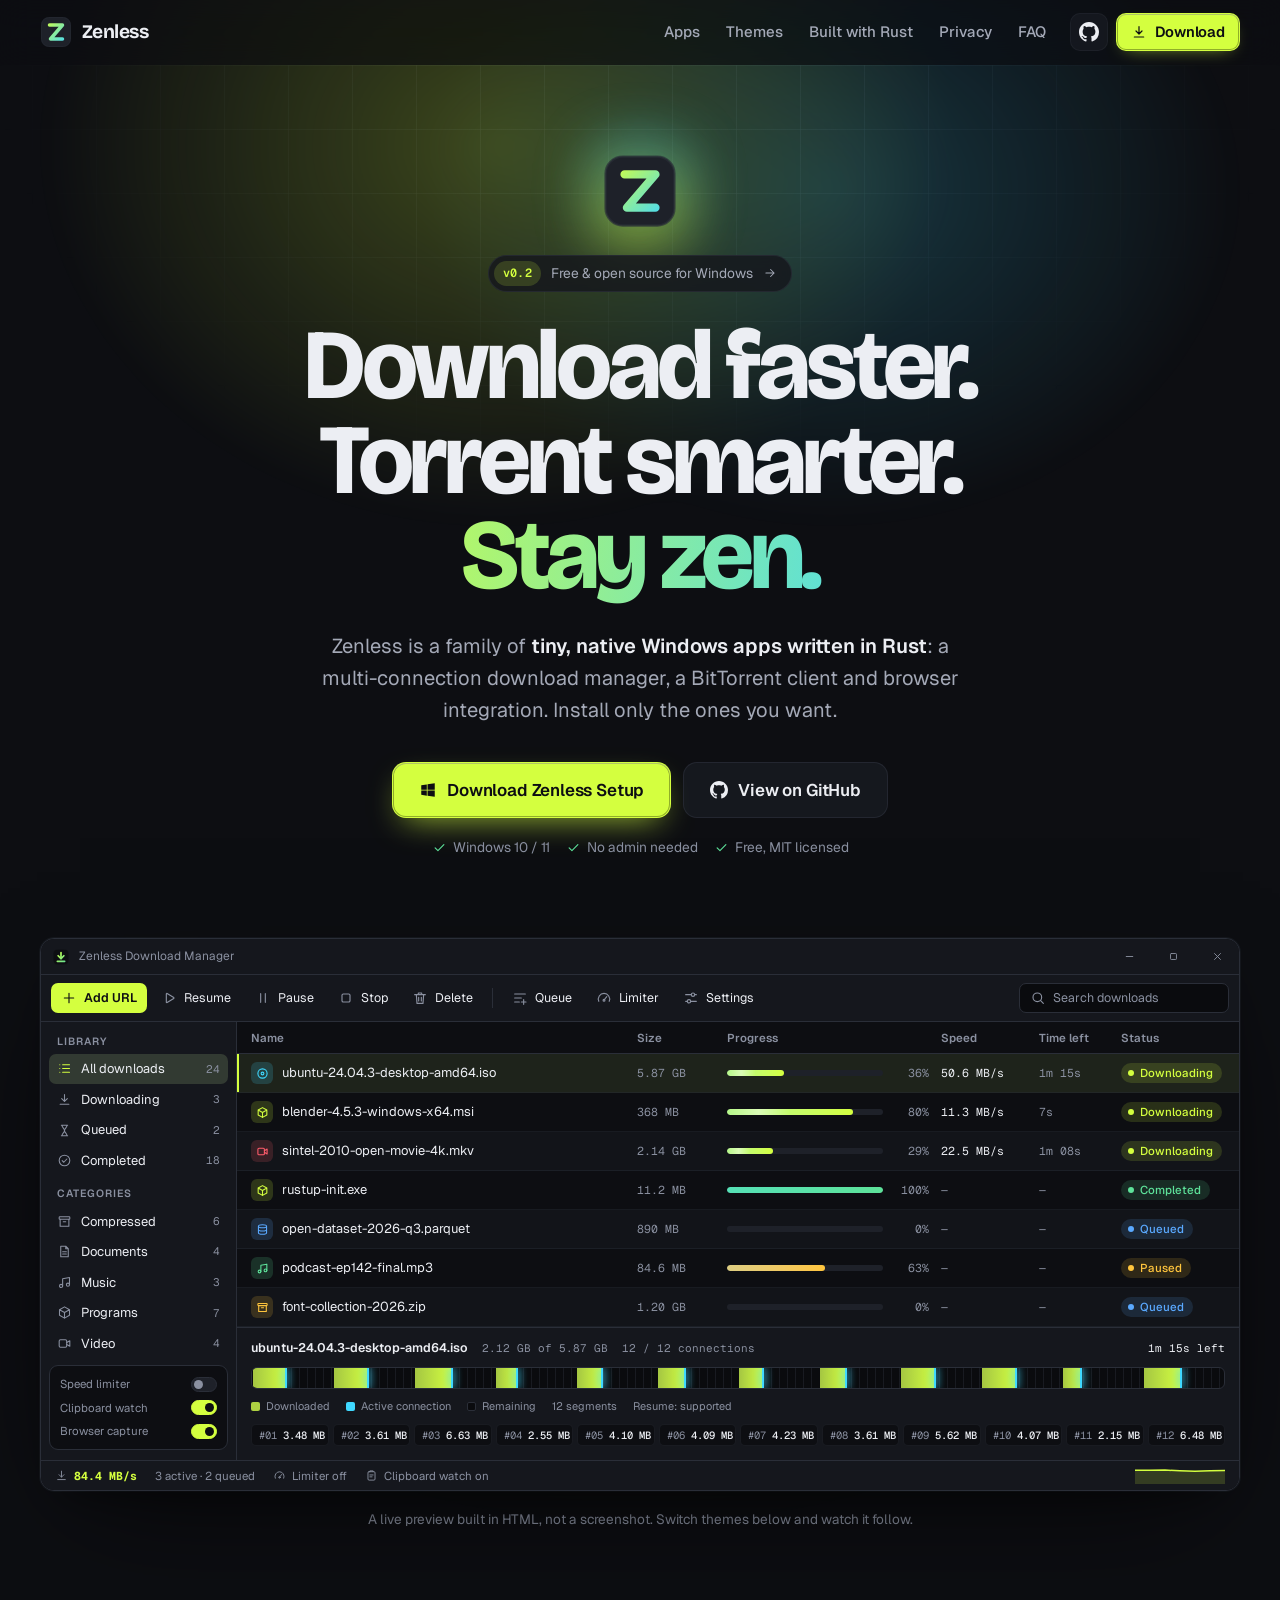
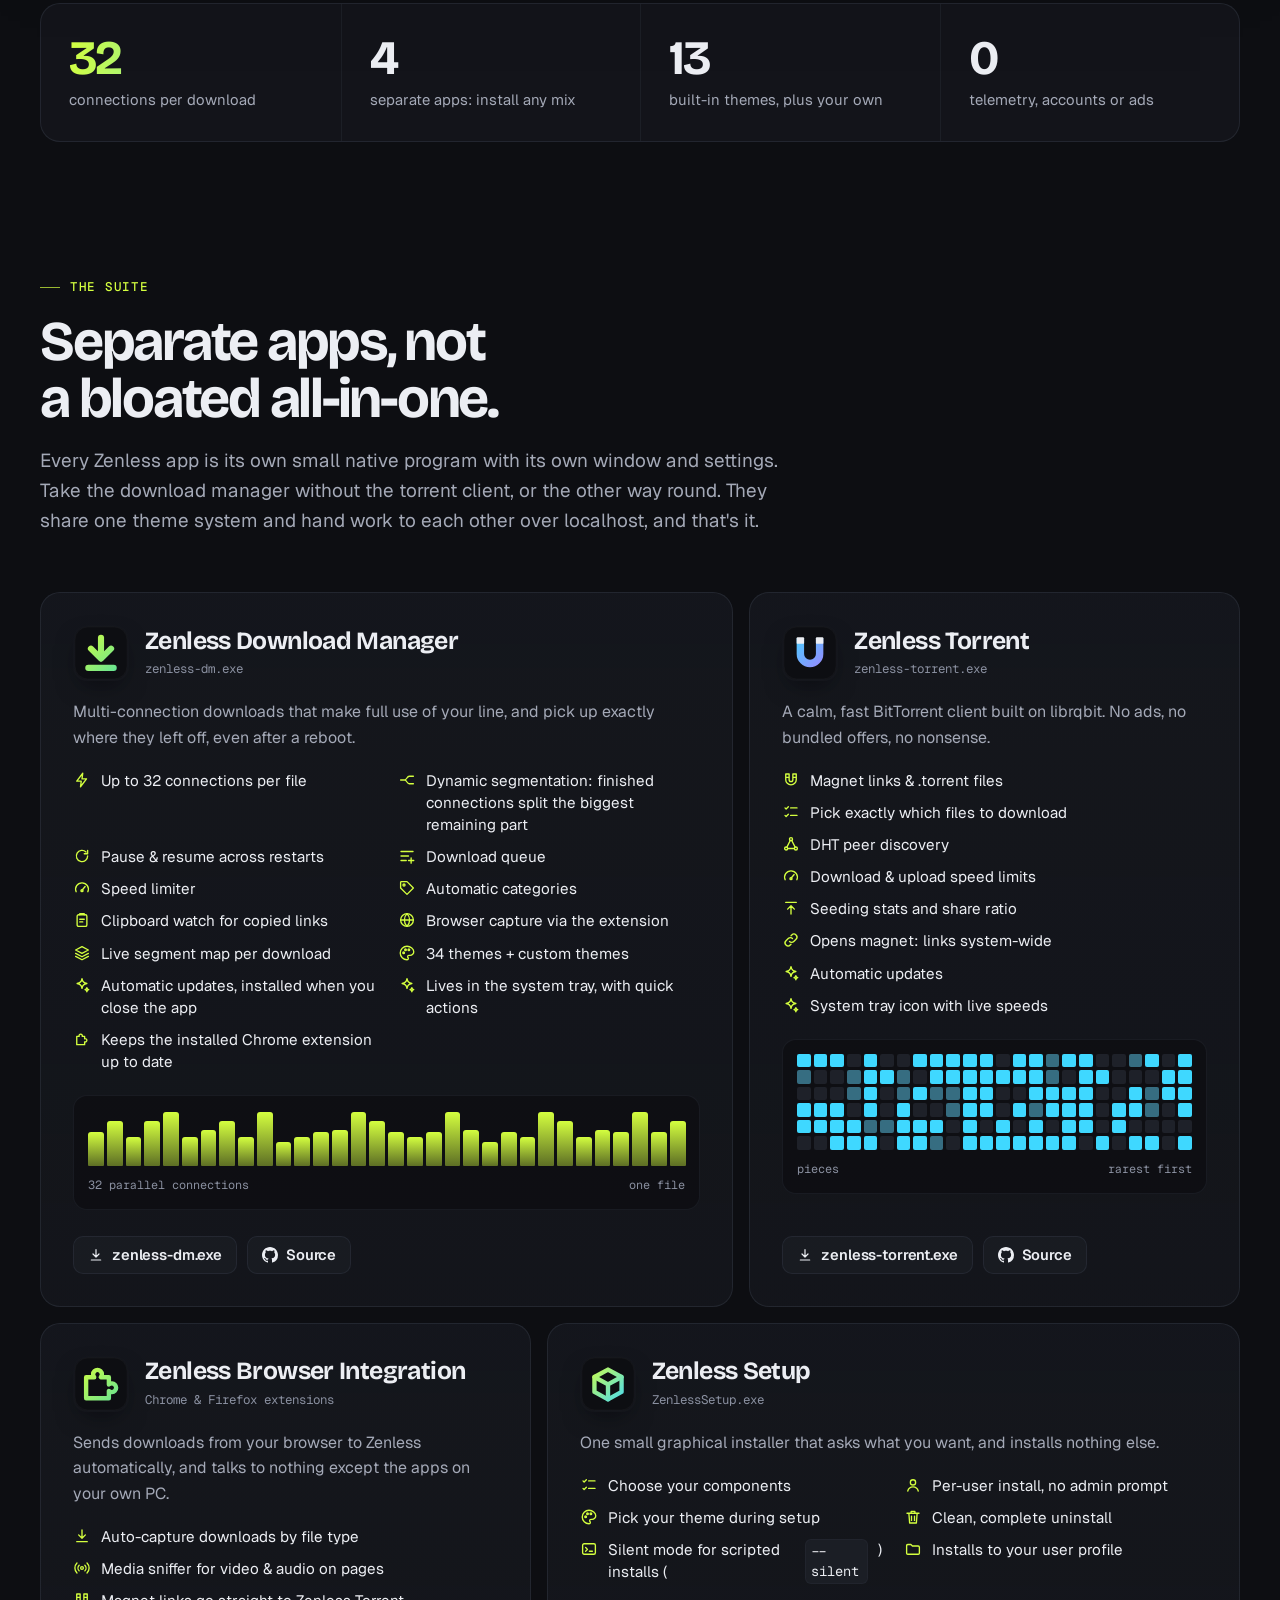
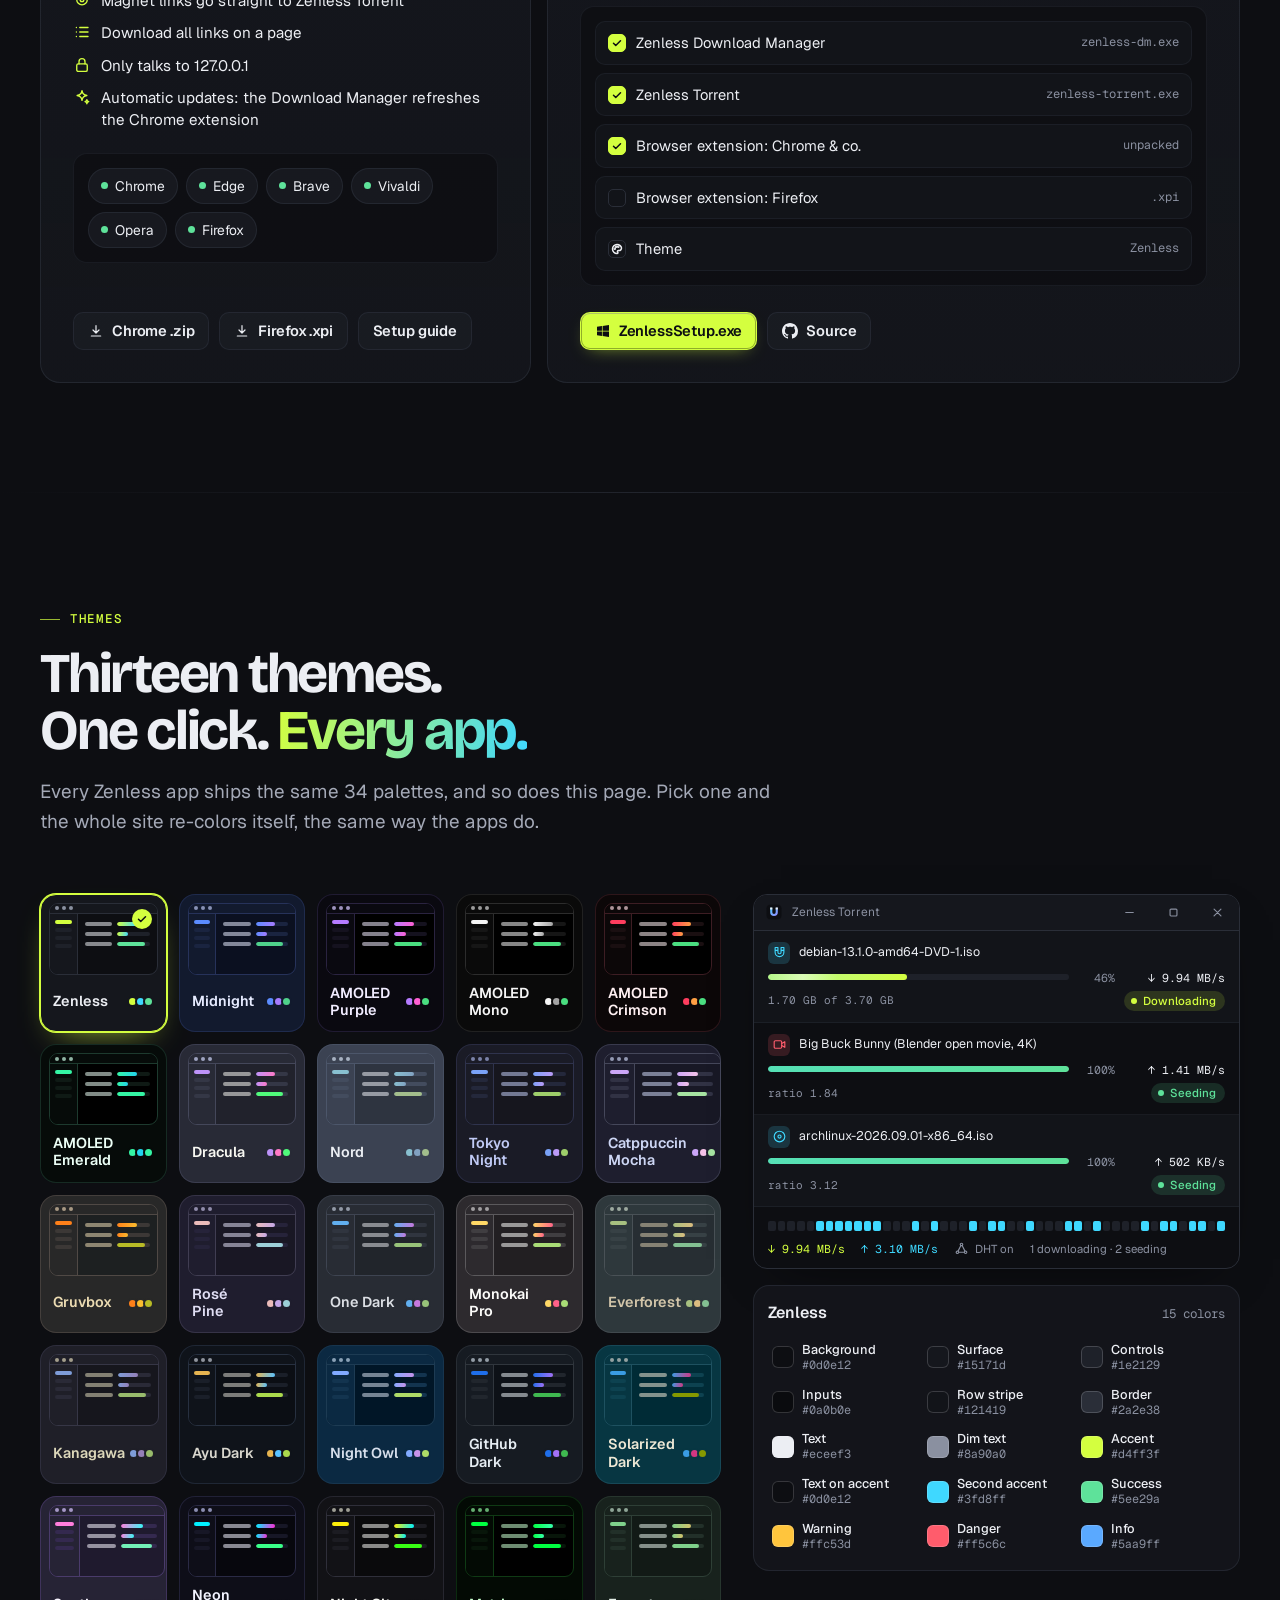
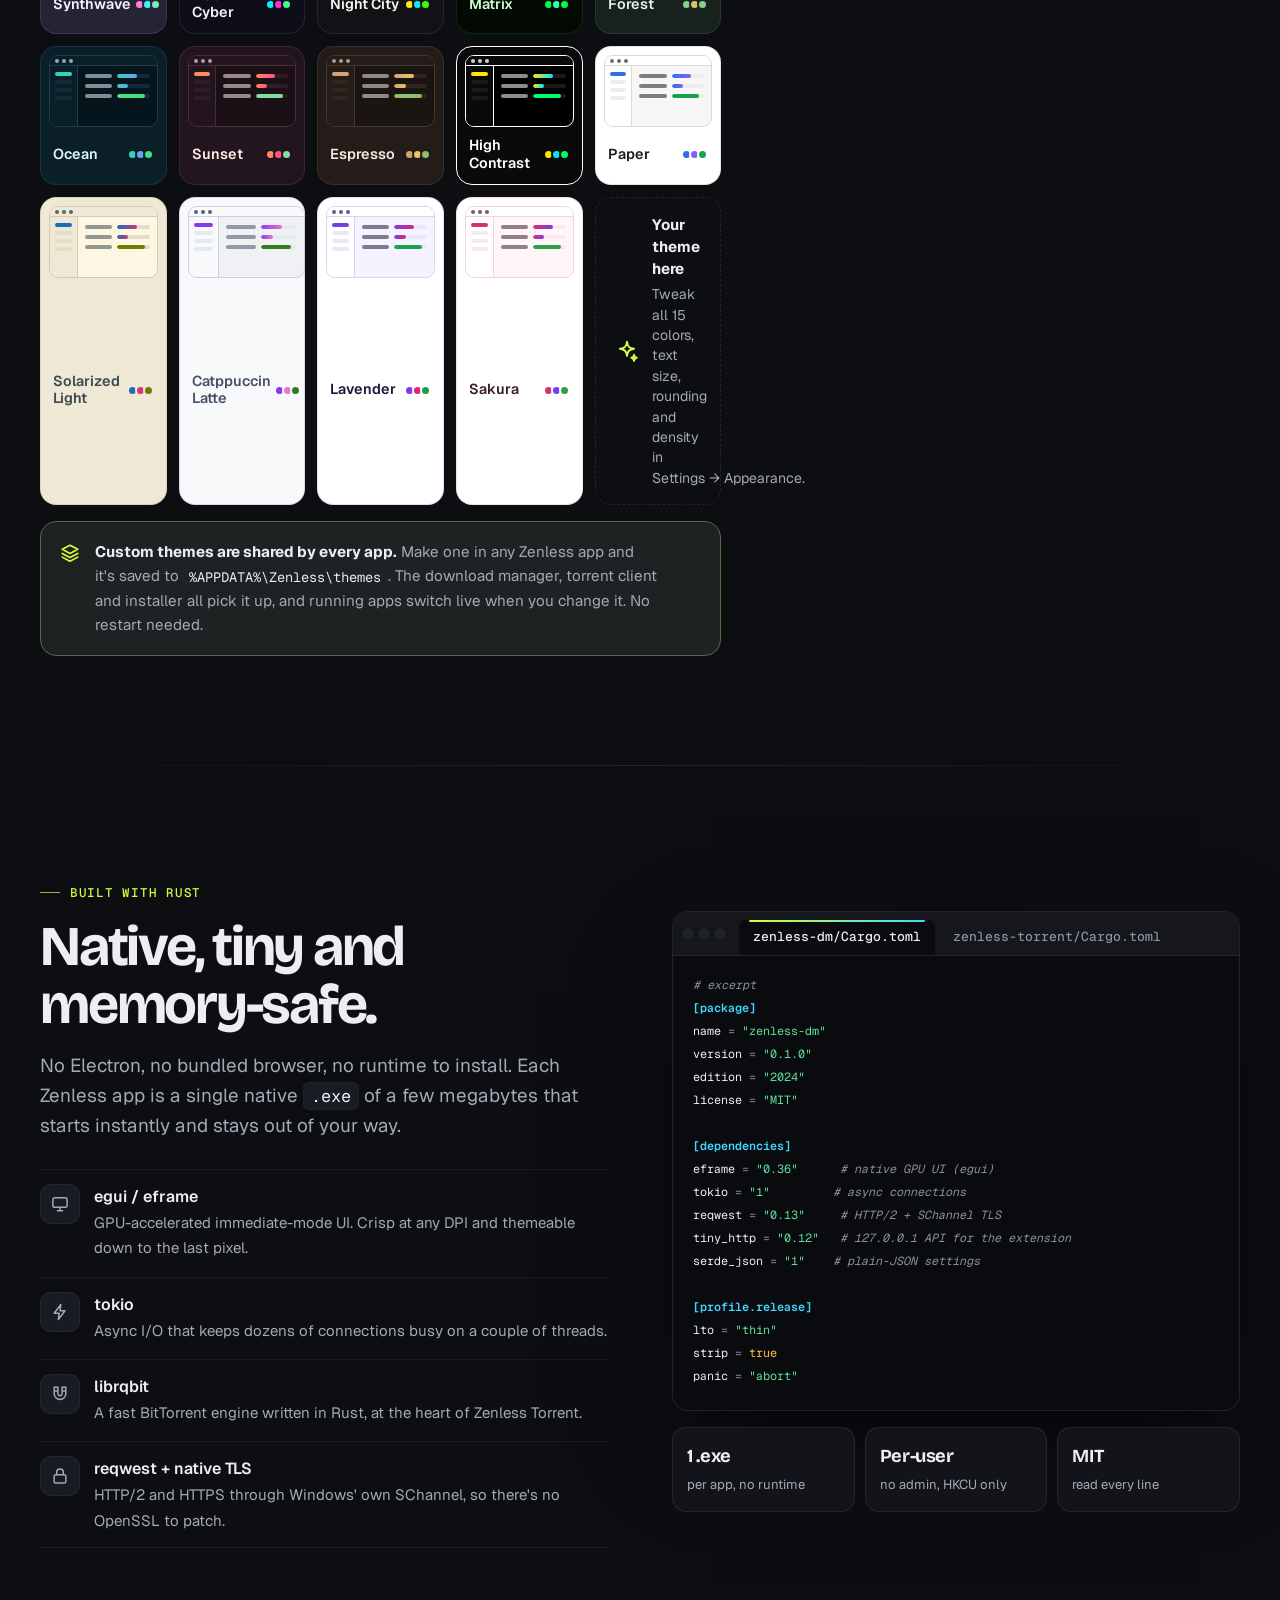
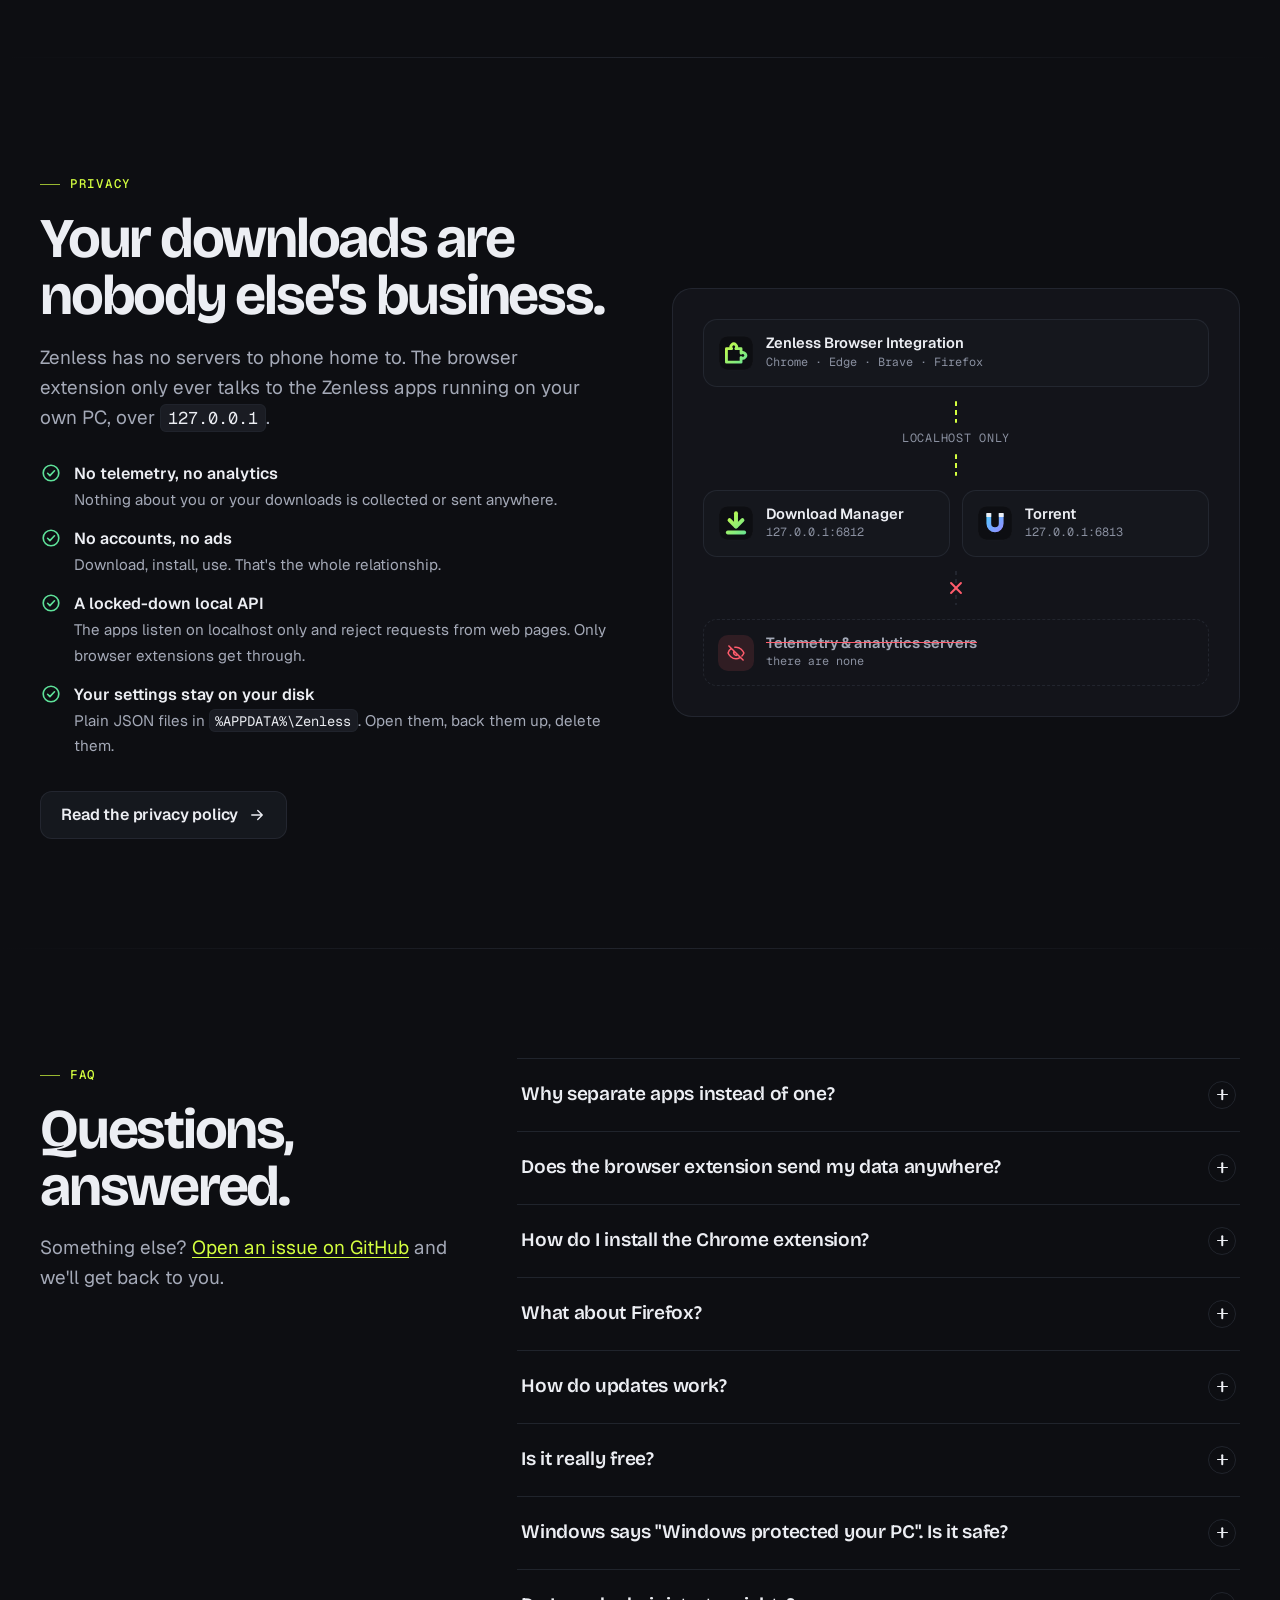
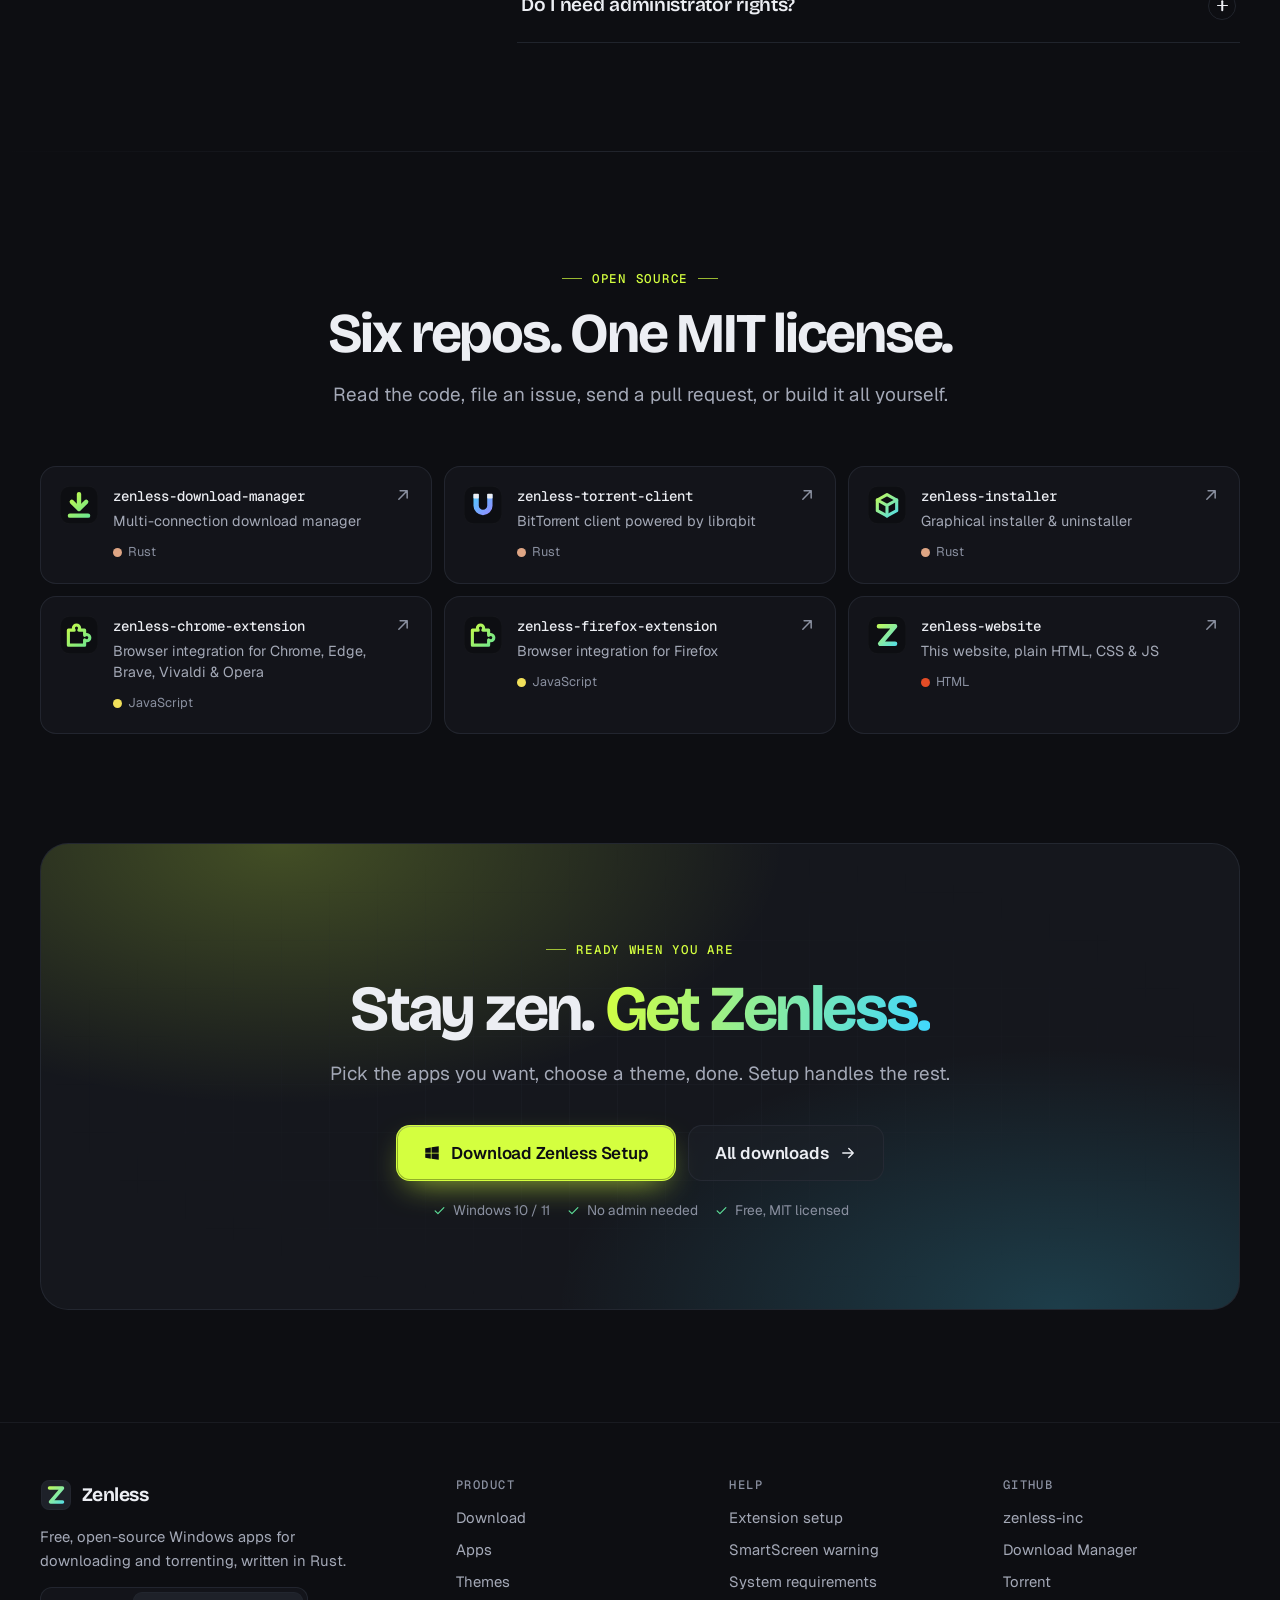
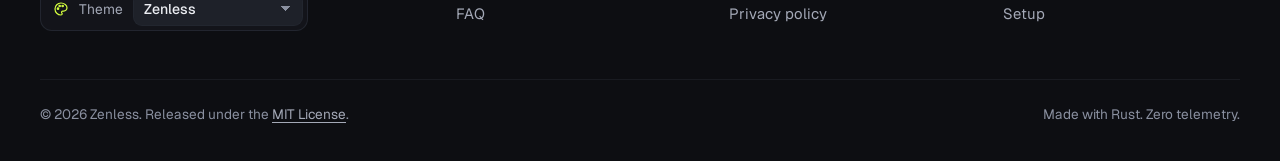
==== commit 3bb2ca10: "Website 0.2.3: system tray Feature lists mention the tray icon; download page and structured data po" ====
--- a/index.html
+++ b/index.html
@@ -45,7 +45,7 @@
     "description": "Free, open-source suite of native Windows apps: a multi-connection download manager, a BitTorrent client and browser integration.",
     "applicationCategory": "UtilitiesApplication",
     "operatingSystem": "Windows 10, Windows 11",
-    "softwareVersion": "0.2.2",
+    "softwareVersion": "0.2.3",
     "license": "https://opensource.org/licenses/MIT",
     "url": "https://zenless-suite.vercel.app/",
     "downloadUrl": "https://github.com/zenless-inc/zenless-installer/releases/latest/download/ZenlessSetup.exe",
@@ -298,6 +298,7 @@
               <li><svg class="icon" aria-hidden="true"><use href="/assets/img/icons.svg?v=0.2.2#layers"/></svg>Live segment map per download</li>
               <li><svg class="icon" aria-hidden="true"><use href="/assets/img/icons.svg?v=0.2.2#palette"/></svg>34 themes + custom themes</li>
               <li><svg class="icon" aria-hidden="true"><use href="/assets/img/icons.svg?v=0.2.2#sparkle"/></svg>Automatic updates, installed when you close the app</li>
+              <li><svg class="icon" aria-hidden="true"><use href="/assets/img/icons.svg?v=0.2.2#sparkle"/></svg>Lives in the system tray, with quick actions</li>
               <li><svg class="icon" aria-hidden="true"><use href="/assets/img/icons.svg?v=0.2.2#puzzle"/></svg>Keeps the installed Chrome extension up to date</li>
             </ul>
             <div class="card-visual" aria-hidden="true">
@@ -333,6 +334,7 @@
               <li><svg class="icon" aria-hidden="true"><use href="/assets/img/icons.svg?v=0.2.2#upload"/></svg>Seeding stats and share ratio</li>
               <li><svg class="icon" aria-hidden="true"><use href="/assets/img/icons.svg?v=0.2.2#link"/></svg>Opens magnet: links system-wide</li>
               <li><svg class="icon" aria-hidden="true"><use href="/assets/img/icons.svg?v=0.2.2#sparkle"/></svg>Automatic updates</li>
+              <li><svg class="icon" aria-hidden="true"><use href="/assets/img/icons.svg?v=0.2.2#sparkle"/></svg>System tray icon with live speeds</li>
             </ul>
             <div class="card-visual" aria-hidden="true">
               <div class="pieces" data-pieces></div>
